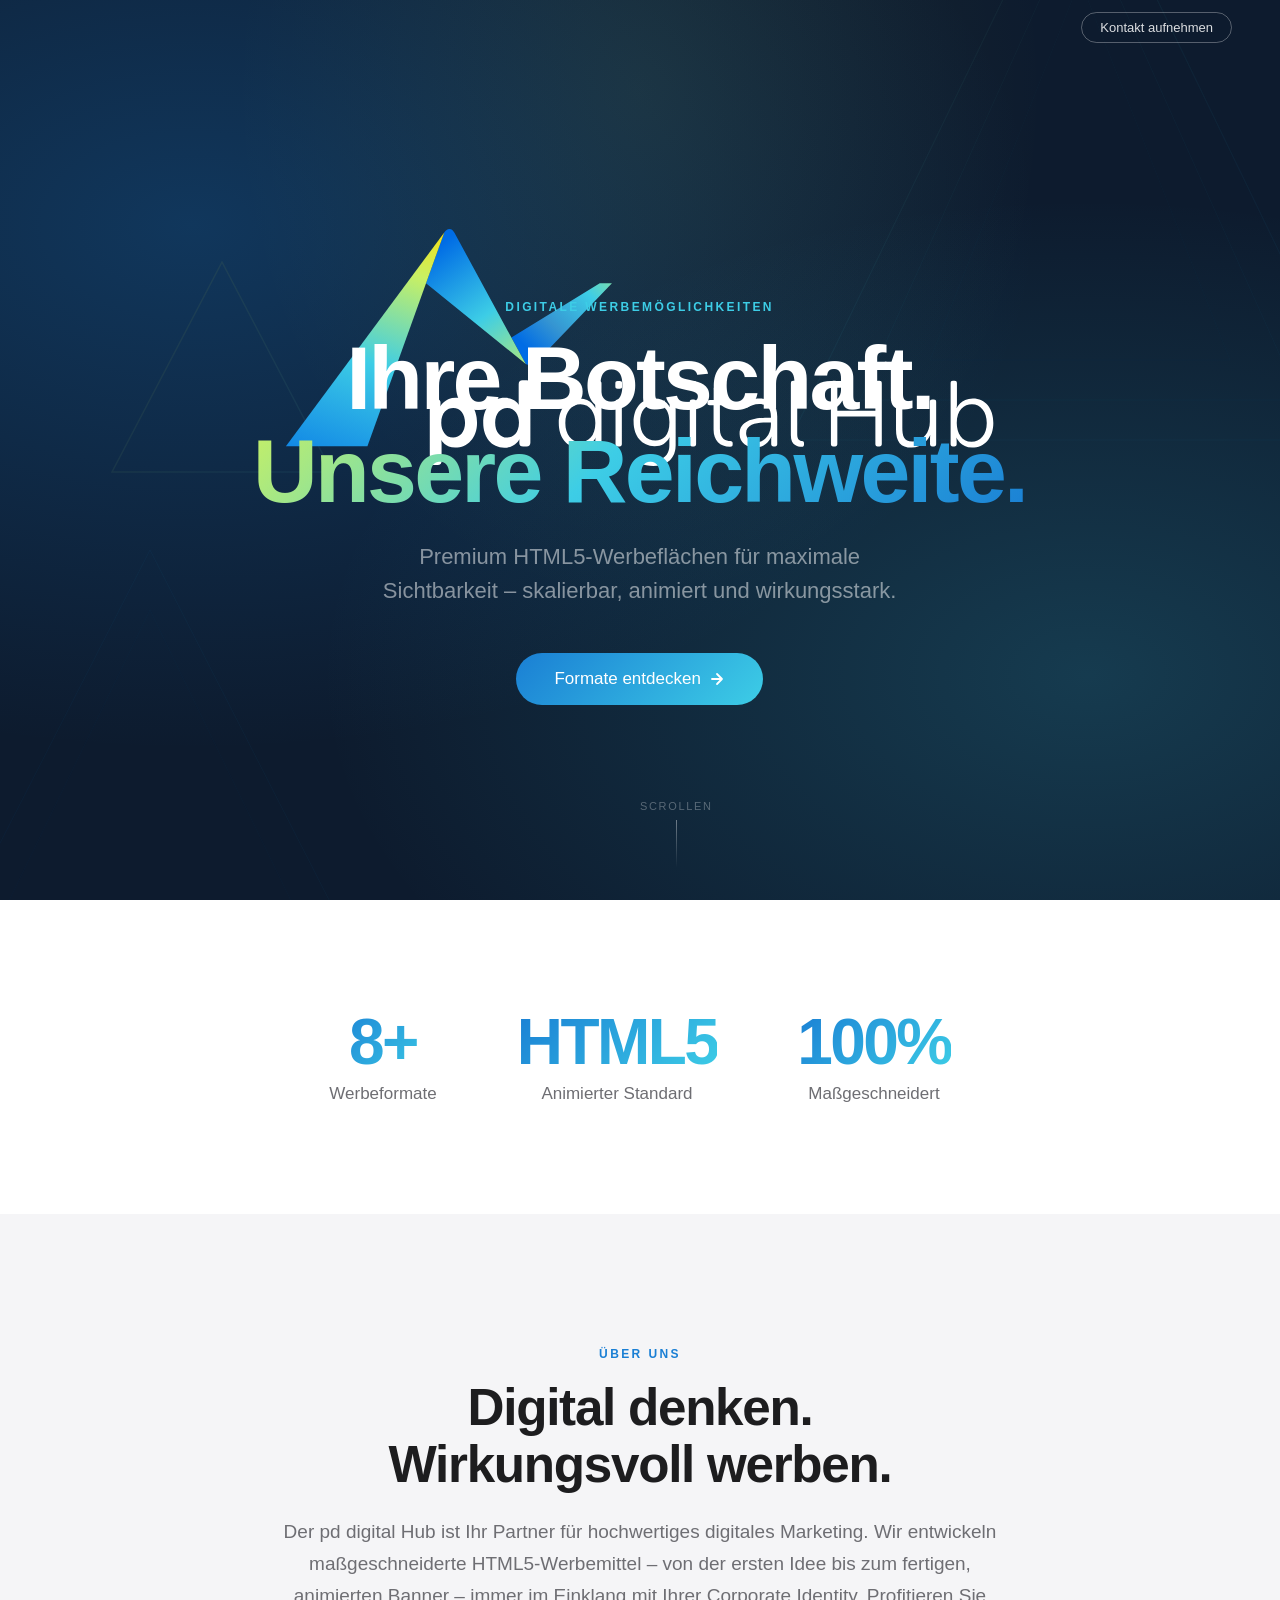
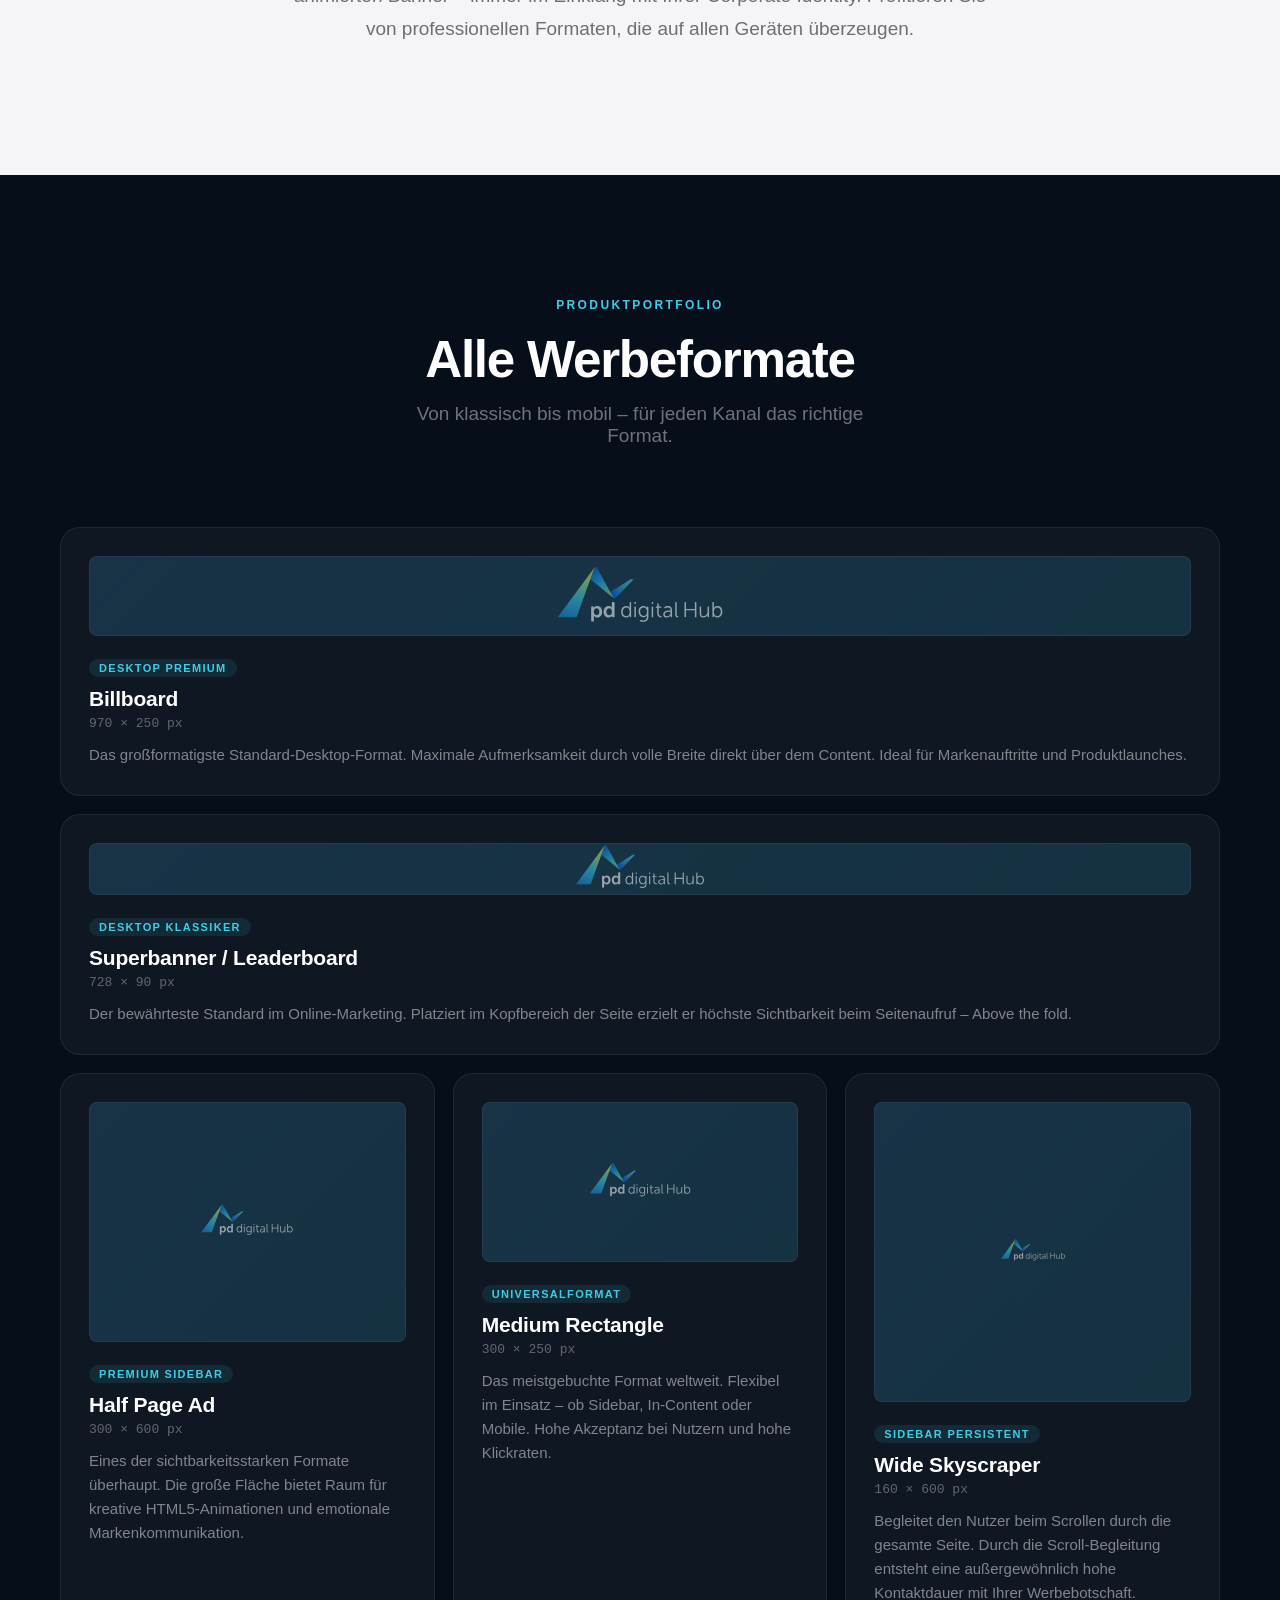
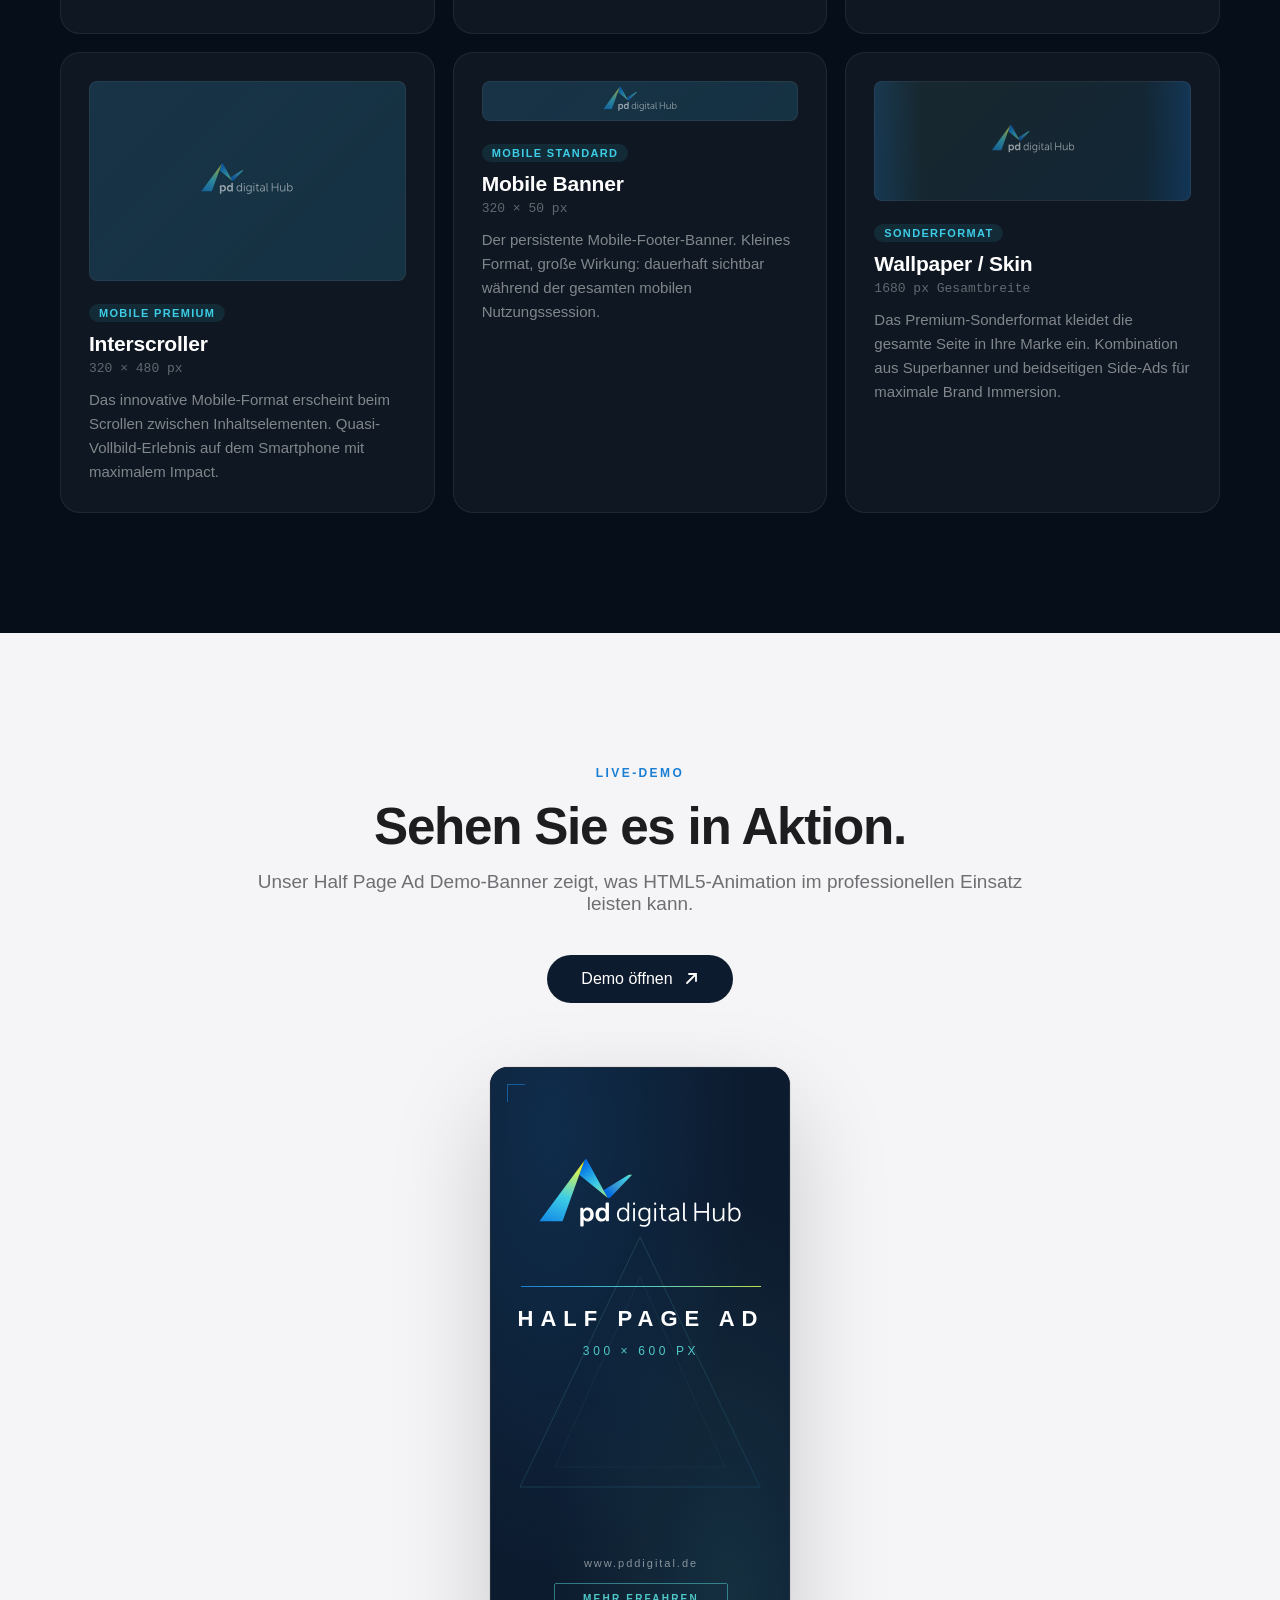
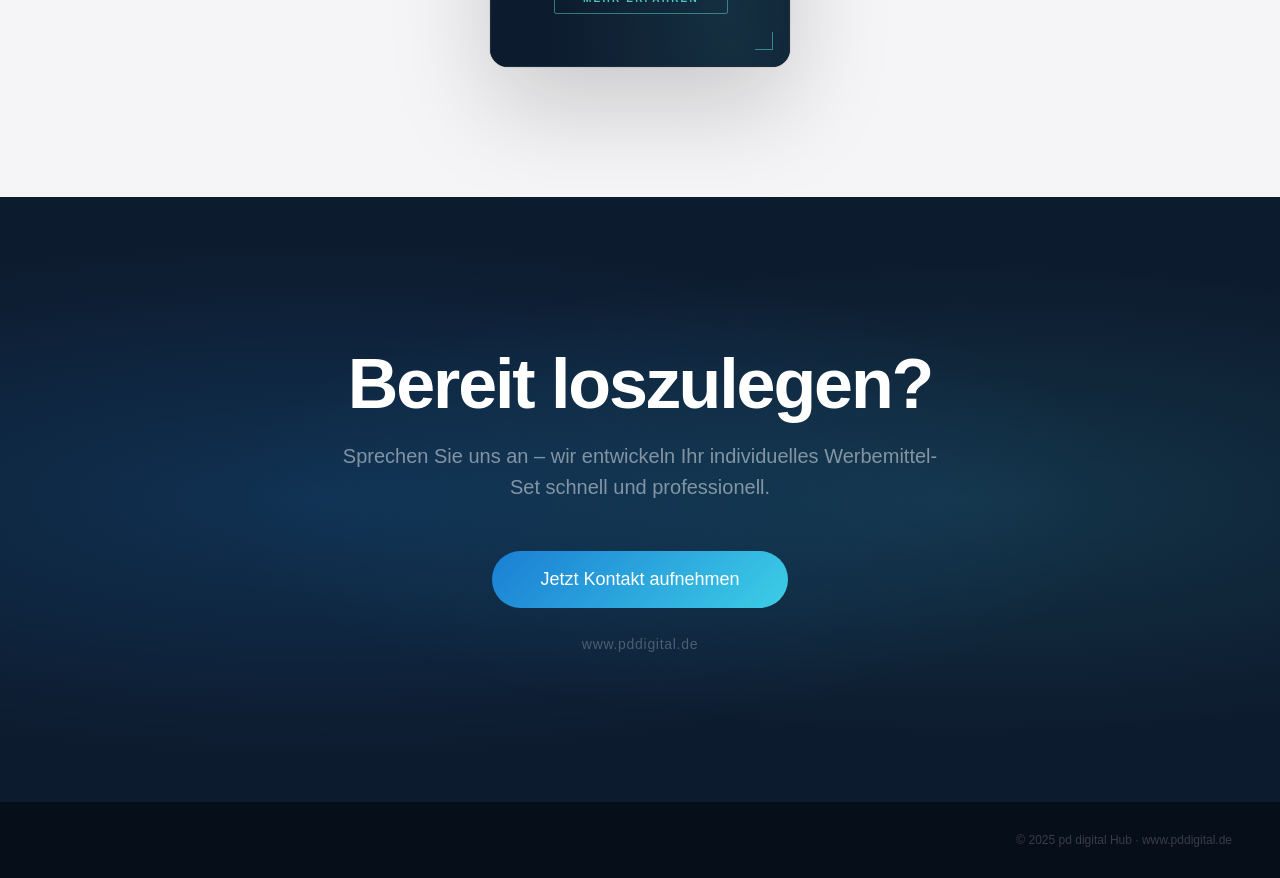
==== clients/pd-digital/onepager/index.html @ 9035a7f0 "feat: add Apple-style OnePager with parallax for pd digital Hub Full-page showcase: Hero with parall" ====
<!DOCTYPE html>
<html lang="de">
<head>
<meta charset="UTF-8">
<meta name="viewport" content="width=device-width, initial-scale=1.0">
<title>pd digital Hub – Werbemöglichkeiten</title>
<style>
:root {
  --blue: #1a7fd4;
  --teal: #3dcde6;
  --green: #c8f064;
  --dark: #0d1b2e;
  --darker: #060e1a;
  --mid: #111e30;
  --white: #ffffff;
  --gray: #f5f5f7;
  --text: #1d1d1f;
  --muted: #6e6e73;
  --ease: cubic-bezier(0.25, 0.46, 0.45, 0.94);
}
*,*::before,*::after { margin:0; padding:0; box-sizing:border-box; }
html { scroll-behavior:smooth; }
body {
  font-family: -apple-system, BlinkMacSystemFont, 'SF Pro Display', 'Helvetica Neue', Arial, sans-serif;
  color: var(--text);
  overflow-x: hidden;
  background: #fff;
}

/* ── NAV ─────────────────────────────────────── */
nav {
  position: fixed; top:0; left:0; right:0; z-index:1000;
  height: 56px;
  display: flex; align-items:center; justify-content:space-between;
  padding: 0 48px;
  transition: background 0.5s var(--ease), border-color 0.5s;
  border-bottom: 1px solid transparent;
}
nav.scrolled {
  background: rgba(255,255,255,0.88);
  backdrop-filter: saturate(180%) blur(20px);
  -webkit-backdrop-filter: saturate(180%) blur(20px);
  border-bottom-color: rgba(0,0,0,0.08);
}
.nav-logo { height:26px; width:auto; display:block; }
.nav-logo-dark  { display:block; }
.nav-logo-light { display:none; }
nav.scrolled .nav-logo-dark  { display:none; }
nav.scrolled .nav-logo-light { display:block; }
.nav-cta {
  font-size:13px; font-weight:500;
  color:rgba(255,255,255,0.85);
  text-decoration:none;
  padding:7px 18px;
  border:1px solid rgba(255,255,255,0.3);
  border-radius:100px;
  transition:all 0.3s;
}
nav.scrolled .nav-cta { color:var(--blue); border-color:rgba(26,127,212,0.4); }
.nav-cta:hover { background:rgba(255,255,255,0.15); }
nav.scrolled .nav-cta:hover { background:rgba(26,127,212,0.07); }

/* ── HERO ────────────────────────────────────── */
.hero {
  position:relative; height:100vh; min-height:680px;
  background:var(--dark);
  display:flex; flex-direction:column;
  align-items:center; justify-content:center;
  overflow:hidden; text-align:center;
}
.hero-bg {
  position:absolute; inset:0;
  background:
    radial-gradient(ellipse at 15% 25%, rgba(26,127,212,0.28) 0%, transparent 55%),
    radial-gradient(ellipse at 85% 75%, rgba(61,205,230,0.18) 0%, transparent 50%),
    radial-gradient(ellipse at 50% 10%, rgba(200,240,100,0.08) 0%, transparent 45%);
}
.geo {
  position:absolute; will-change:transform; pointer-events:none;
}
.geo svg { width:100%; height:100%; }
.geo-1 { width:700px; height:700px; top:-200px; right:-150px; opacity:0.05; }
.geo-2 { width:500px; height:500px; bottom:-120px; left:-100px; opacity:0.04; }
.geo-3 { width:240px; height:240px; top:28%; left:8%; opacity:0.07; }
.hero-content {
  position:relative; z-index:2;
  max-width:860px; padding:0 40px;
  will-change:transform;
}
.hero-logo {
  height:52px; width:auto; margin:0 auto 52px;
  opacity:0; transform:translateY(18px);
  animation:fadeUp 1s 0.2s var(--ease) forwards;
}
.hero-eyebrow {
  font-size:12px; font-weight:600; letter-spacing:0.2em;
  text-transform:uppercase; color:var(--teal);
  margin-bottom:18px;
  opacity:0; transform:translateY(16px);
  animation:fadeUp 1s 0.38s var(--ease) forwards;
}
.hero-h1 {
  font-size:clamp(42px,7vw,92px); font-weight:700;
  line-height:1.04; letter-spacing:-0.03em;
  color:#fff; margin-bottom:22px;
  opacity:0; transform:translateY(22px);
  animation:fadeUp 1s 0.52s var(--ease) forwards;
}
.grad-text {
  background:linear-gradient(135deg,var(--green) 0%,var(--teal) 45%,var(--blue) 100%);
  -webkit-background-clip:text; -webkit-text-fill-color:transparent;
  background-clip:text;
}
.hero-sub {
  font-size:clamp(17px,2.2vw,22px); font-weight:400;
  color:rgba(255,255,255,0.5); line-height:1.55;
  max-width:520px; margin:0 auto 44px;
  opacity:0; transform:translateY(18px);
  animation:fadeUp 1s 0.66s var(--ease) forwards;
}
.hero-btn {
  display:inline-flex; align-items:center; gap:8px;
  background:linear-gradient(135deg,var(--blue),var(--teal));
  color:#fff; text-decoration:none;
  font-size:17px; font-weight:500;
  padding:16px 38px; border-radius:100px;
  opacity:0; transform:translateY(18px);
  animation:fadeUp 1s 0.8s var(--ease) forwards;
  transition:transform 0.3s,box-shadow 0.3s;
}
.hero-btn:hover {
  transform:translateY(-3px);
  box-shadow:0 16px 48px rgba(26,127,212,0.45);
}
.scroll-hint {
  position:absolute; bottom:32px; left:50%;
  transform:translateX(-50%);
  display:flex; flex-direction:column; align-items:center; gap:8px;
  opacity:0; animation:fadeUp 1s 1.2s var(--ease) forwards;
}
.scroll-hint span {
  font-size:11px; letter-spacing:0.15em; text-transform:uppercase;
  color:rgba(255,255,255,0.3);
}
.scroll-line {
  width:1px; height:48px;
  background:linear-gradient(to bottom,rgba(255,255,255,0.4),transparent);
  animation:scrollPulse 2.2s ease-in-out infinite;
}

/* ── NUMBERS ─────────────────────────────────── */
.numbers {
  background:#fff; padding:110px 40px;
  text-align:center;
}
.numbers-grid {
  display:flex; justify-content:center; gap:80px;
  flex-wrap:wrap; max-width:900px; margin:0 auto;
}
.num-item {
  opacity:0; transform:translateY(28px);
  transition:opacity 0.7s var(--ease),transform 0.7s var(--ease);
}
.num-item.visible { opacity:1; transform:translateY(0); }
.num-item:nth-child(2) { transition-delay:0.12s; }
.num-item:nth-child(3) { transition-delay:0.24s; }
.num-val {
  font-size:64px; font-weight:700; letter-spacing:-0.04em;
  background:linear-gradient(135deg,var(--blue),var(--teal));
  -webkit-background-clip:text; -webkit-text-fill-color:transparent;
  background-clip:text; line-height:1;
}
.num-label {
  font-size:17px; color:var(--muted); margin-top:10px;
}

/* ── INTRO ───────────────────────────────────── */
.intro {
  background:var(--gray); padding:130px 40px; text-align:center;
}
.intro-inner { max-width:720px; margin:0 auto; }
.sec-label {
  display:inline-block;
  font-size:12px; font-weight:600; letter-spacing:0.2em;
  text-transform:uppercase; color:var(--blue);
  margin-bottom:18px;
  opacity:0; transform:translateY(16px);
  transition:opacity 0.7s var(--ease),transform 0.7s var(--ease);
}
.sec-label.visible { opacity:1; transform:translateY(0); }
.sec-label-teal { color:var(--teal); }
.intro-h2 {
  font-size:clamp(28px,4vw,52px); font-weight:700;
  letter-spacing:-0.025em; line-height:1.12;
  color:var(--text); margin-bottom:22px;
  opacity:0; transform:translateY(22px);
  transition:opacity 0.8s 0.14s var(--ease),transform 0.8s 0.14s var(--ease);
}
.intro-h2.visible { opacity:1; transform:translateY(0); }
.intro-p {
  font-size:19px; line-height:1.7; color:var(--muted);
  opacity:0; transform:translateY(18px);
  transition:opacity 0.8s 0.28s var(--ease),transform 0.8s 0.28s var(--ease);
}
.intro-p.visible { opacity:1; transform:translateY(0); }

/* ── FORMATS ─────────────────────────────────── */
.formats {
  background:var(--darker); padding:120px 40px;
}
.formats-hdr {
  text-align:center; margin-bottom:80px;
}
.formats-h2 {
  font-size:clamp(30px,4vw,54px); font-weight:700;
  letter-spacing:-0.025em; color:#fff; margin-bottom:14px;
  opacity:0; transform:translateY(22px);
  transition:opacity 0.8s 0.14s var(--ease),transform 0.8s 0.14s var(--ease);
}
.formats-h2.visible { opacity:1; transform:translateY(0); }
.formats-sub {
  font-size:19px; color:rgba(255,255,255,0.42);
  max-width:500px; margin:0 auto;
  opacity:0; transform:translateY(16px);
  transition:opacity 0.8s 0.28s var(--ease),transform 0.8s 0.28s var(--ease);
}
.formats-sub.visible { opacity:1; transform:translateY(0); }
.formats-grid {
  display:grid;
  grid-template-columns:repeat(auto-fill,minmax(310px,1fr));
  gap:18px; max-width:1160px; margin:0 auto;
}
.fcard {
  background:rgba(255,255,255,0.04);
  border:1px solid rgba(255,255,255,0.07);
  border-radius:20px; padding:28px;
  opacity:0; transform:translateY(36px);
  transition:opacity 0.6s var(--ease),transform 0.6s var(--ease),
             background 0.3s,border-color 0.3s,box-shadow 0.3s;
}
.fcard.visible { opacity:1; transform:translateY(0); }
.fcard:hover {
  background:rgba(255,255,255,0.07);
  border-color:rgba(61,205,230,0.28);
  box-shadow:0 0 0 1px rgba(61,205,230,0.15),0 20px 60px rgba(0,0,0,0.4);
}
.fcard-preview {
  border-radius:8px;
  background:linear-gradient(135deg,rgba(26,127,212,0.2),rgba(61,205,230,0.12));
  border:1px solid rgba(255,255,255,0.08);
  display:flex; align-items:center; justify-content:center;
  margin-bottom:22px; overflow:hidden; position:relative;
}
.fcard-preview::after {
  content:''; position:absolute; inset:0;
  background:linear-gradient(135deg,rgba(200,240,100,0.04),rgba(26,127,212,0.06));
}
.fcard-preview .mini-logo {
  width:55%; max-width:110px; opacity:0.55; position:relative; z-index:1;
}
.fcard-tag {
  display:inline-block;
  font-size:11px; font-weight:600; letter-spacing:0.12em;
  text-transform:uppercase; color:var(--teal);
  background:rgba(61,205,230,0.1);
  padding:3px 10px; border-radius:100px; margin-bottom:10px;
}
.fcard-name {
  font-size:21px; font-weight:700; color:#fff;
  letter-spacing:-0.01em; margin-bottom:5px;
}
.fcard-size {
  font-size:13px; color:rgba(255,255,255,0.35);
  font-family:'SF Mono','Fira Code',monospace;
  margin-bottom:12px;
}
.fcard-desc {
  font-size:15px; line-height:1.6; color:rgba(255,255,255,0.48);
}

/* ── DEMO ────────────────────────────────────── */
.demo {
  background:var(--gray); padding:130px 40px; text-align:center;
}
.demo-inner { max-width:800px; margin:0 auto; }
.demo-h2 {
  font-size:clamp(28px,4vw,52px); font-weight:700;
  letter-spacing:-0.025em; line-height:1.12;
  color:var(--text); margin-bottom:16px;
  opacity:0; transform:translateY(22px);
  transition:opacity 0.8s 0.14s var(--ease),transform 0.8s 0.14s var(--ease);
}
.demo-h2.visible { opacity:1; transform:translateY(0); }
.demo-p {
  font-size:19px; color:var(--muted); margin-bottom:40px;
  opacity:0; transform:translateY(16px);
  transition:opacity 0.8s 0.28s var(--ease),transform 0.8s 0.28s var(--ease);
}
.demo-p.visible { opacity:1; transform:translateY(0); }
.demo-link {
  display:inline-flex; align-items:center; gap:10px;
  background:var(--dark); color:#fff; text-decoration:none;
  font-size:16px; font-weight:500;
  padding:15px 34px; border-radius:100px;
  transition:transform 0.3s,box-shadow 0.3s;
  opacity:0;
  transition:opacity 0.8s 0.4s var(--ease),transform 0.3s,box-shadow 0.3s;
}
.demo-link.visible { opacity:1; }
.demo-link:hover { transform:translateY(-3px); box-shadow:0 14px 40px rgba(0,0,0,0.2); }
.demo-mockup {
  margin:64px auto 0;
  width:300px; height:600px;
  border-radius:18px; overflow:hidden;
  box-shadow:0 40px 100px rgba(0,0,0,0.18),0 0 0 1px rgba(0,0,0,0.06);
  opacity:0; transform:translateY(40px) scale(0.97);
  transition:opacity 0.9s var(--ease),transform 0.9s var(--ease);
}
.demo-mockup.visible { opacity:1; transform:translateY(0) scale(1); }
.demo-mockup iframe { width:100%; height:100%; border:none; pointer-events:none; }

/* ── CTA ─────────────────────────────────────── */
.cta-sec {
  background:var(--dark); padding:150px 40px;
  text-align:center; position:relative; overflow:hidden;
}
.cta-bg {
  position:absolute; inset:0;
  background:
    radial-gradient(ellipse at 25% 50%,rgba(26,127,212,0.22) 0%,transparent 60%),
    radial-gradient(ellipse at 75% 50%,rgba(61,205,230,0.14) 0%,transparent 55%);
}
.cta-inner { position:relative; z-index:2; max-width:600px; margin:0 auto; }
.cta-h2 {
  font-size:clamp(36px,6vw,70px); font-weight:700;
  letter-spacing:-0.03em; color:#fff; line-height:1.08;
  margin-bottom:18px;
  opacity:0; transform:translateY(22px);
  transition:opacity 0.8s var(--ease),transform 0.8s var(--ease);
}
.cta-h2.visible { opacity:1; transform:translateY(0); }
.cta-p {
  font-size:20px; color:rgba(255,255,255,0.48);
  margin-bottom:48px; line-height:1.55;
  opacity:0; transform:translateY(18px);
  transition:opacity 0.8s 0.14s var(--ease),transform 0.8s 0.14s var(--ease);
}
.cta-p.visible { opacity:1; transform:translateY(0); }
.cta-btn {
  display:inline-block;
  background:linear-gradient(135deg,var(--blue),var(--teal));
  color:#fff; text-decoration:none;
  font-size:18px; font-weight:500;
  padding:18px 48px; border-radius:100px;
  opacity:0; transform:translateY(18px);
  transition:opacity 0.8s 0.28s var(--ease),transform 0.8s 0.28s var(--ease),
             box-shadow 0.3s;
}
.cta-btn.visible { opacity:1; transform:translateY(0); }
.cta-btn:hover { box-shadow:0 20px 56px rgba(26,127,212,0.5); }
.cta-url {
  margin-top:28px; font-size:14px;
  color:rgba(255,255,255,0.25); letter-spacing:0.05em;
  opacity:0; transition:opacity 0.8s 0.42s var(--ease);
}
.cta-url.visible { opacity:1; }

/* ── FOOTER ──────────────────────────────────── */
footer {
  background:var(--darker); padding:28px 48px;
  display:flex; align-items:center; justify-content:space-between;
  flex-wrap:wrap; gap:14px;
}
.footer-logo { height:20px; width:auto; opacity:0.4; }
.footer-txt { font-size:12px; color:rgba(255,255,255,0.2); }

/* ── ANIMATIONS ──────────────────────────────── */
@keyframes fadeUp {
  to { opacity:1; transform:translateY(0); }
}
@keyframes scrollPulse {
  0%,100% { opacity:0.4; transform:scaleY(1); }
  50%      { opacity:0.9; transform:scaleY(0.65); }
}

/* ── RESPONSIVE ──────────────────────────────── */
@media(max-width:768px){
  nav { padding:0 20px; }
  .hero-content { padding:0 24px; }
  .numbers { padding:80px 24px; }
  .numbers-grid { gap:44px; }
  .formats { padding:80px 20px; }
  .formats-grid { grid-template-columns:1fr; }
  .demo { padding:80px 24px; }
  .cta-sec { padding:100px 24px; }
  footer { padding:24px 20px; flex-direction:column; align-items:flex-start; }
}
</style>
</head>
<body>

<!-- NAV -->
<nav id="nav">
  <div style="display:flex;align-items:center;gap:12px;">
    <div class="nav-logo nav-logo-dark" style="height:26px;width:auto;"><svg version="1.1" id="NAVD_logo" xmlns="http://www.w3.org/2000/svg" xmlns:xlink="http://www.w3.org/1999/xlink" x="0px" y="0px"
	 viewBox="0 0 166.39 65.2" style="enable-background:new 0 0 166.39 65.2;" xml:space="preserve">
<style type="text/css">
	.NAVD_st0{fill:url(#NAVD_SVGID_1_);}
	.NAVD_st1{fill:url(#NAVD_SVGID_2_);}
	.NAVD_st2{fill:url(#NAVD_SVGID_3_);}
</style>
<g>
	<linearGradient id="NAVD_SVGID_1_" gradientUnits="userSpaceOnUse" x1="84.782" y1="5.7049" x2="55.5431" y2="35.9557">
		<stop  offset="0.0186" style="stop-color:#FFDC00"/>
		<stop  offset="0.1653" style="stop-color:#C8F064"/>
		<stop  offset="0.4721" style="stop-color:#3DCDE6"/>
		<stop  offset="0.7099" style="stop-color:#3595D2"/>
		<stop  offset="0.8885" style="stop-color:#006CE5"/>
	</linearGradient>
	<path class="NAVD_st0" d="M74.62,18.78L55.61,30.47l3.09,5.68c0.28,0.16,0.69,0.16,1,0.16c0.61,0,1.17-0.46,1.94-1.27l15.6-16.27H74.62z
		"/>
	<linearGradient id="NAVD_SVGID_2_" gradientUnits="userSpaceOnUse" x1="66.0922" y1="48.2799" x2="38.8873" y2="11.4285">
		<stop  offset="0.0186" style="stop-color:#FFDC00"/>
		<stop  offset="0.2228" style="stop-color:#C8F064"/>
		<stop  offset="0.6044" style="stop-color:#3DCDE6"/>
		<stop  offset="1" style="stop-color:#006CE5"/>
	</linearGradient>
	<path class="NAVD_st1" d="M43.32,7.87l15.38,28.29L37.23,18.78l3.92-10.91c0.36-0.48,0.65-0.78,1.1-0.78
		C42.81,7.09,43.04,7.44,43.32,7.87z"/>
	<linearGradient id="NAVD_SVGID_3_" gradientUnits="userSpaceOnUse" x1="35.1623" y1="0.8092" x2="11.589" y2="65.5764">
		<stop  offset="0.0186" style="stop-color:#FFDC00"/>
		<stop  offset="0.2228" style="stop-color:#C8F064"/>
		<stop  offset="0.5274" style="stop-color:#3DCDE6"/>
		<stop  offset="1" style="stop-color:#006CE5"/>
	</linearGradient>
	<polygon class="NAVD_st2" points="41.16,7.87 7.08,53.86 24.62,53.86 	"/>
	<g fill="#ffffff">
		<path d="M38.04,44.5c0-0.54,0.3-0.84,0.84-0.84h0.64c0.54,0,0.82,0.3,0.82,0.7v0.46c0,0.22-0.02,0.4-0.02,0.4h0.04
			c0,0,0.9-1.81,3.29-1.81c2.77,0,4.56,2.19,4.56,5.36c0,3.25-2.01,5.36-4.7,5.36c-2.13,0-2.95-1.57-2.95-1.57h-0.04
			c0,0,0.06,0.36,0.06,0.88v3.61c0,0.56-0.28,0.84-0.84,0.84h-0.86c-0.54,0-0.84-0.28-0.84-0.84V44.5z M43.06,51.99
			c1.41,0,2.57-1.14,2.57-3.17c0-1.95-1.04-3.21-2.53-3.21c-1.32,0-2.59,0.96-2.59,3.23C40.51,50.42,41.39,51.99,43.06,51.99z"/>
		<path d="M54.18,43.42c2.25,0,2.99,1.47,2.99,1.47h0.04c0,0-0.04-0.26-0.04-0.58v-3.81c0-0.54,0.28-0.84,0.82-0.84h0.88
			c0.54,0,0.82,0.3,0.82,0.84v12.57c0,0.56-0.28,0.84-0.82,0.84h-0.74c-0.54,0-0.82-0.26-0.82-0.76v-0.4c0-0.2,0.04-0.36,0.04-0.36
			h-0.04c0,0-0.86,1.77-3.21,1.77c-2.77,0-4.56-2.19-4.56-5.36C49.54,45.52,51.47,43.42,54.18,43.42z M54.66,51.99
			c1.32,0,2.57-0.96,2.57-3.23c0-1.59-0.82-3.15-2.55-3.15c-1.39,0-2.57,1.14-2.57,3.17C52.11,50.72,53.15,51.99,54.66,51.99z"/>
		<path d="M70.34,43.56c2.45,0,3.31,2.03,3.31,2.03h0.04c0,0-0.06-0.34-0.06-0.76v-4.54c0-0.32,0.18-0.5,0.5-0.5h0.38
			c0.32,0,0.48,0.18,0.48,0.5v13.11c0,0.32-0.16,0.5-0.48,0.5h-0.34c-0.32,0-0.5-0.16-0.5-0.48v-0.76c0-0.36,0.08-0.62,0.08-0.62
			h-0.04c0,0-0.86,2.11-3.51,2.11c-2.71,0-4.4-2.17-4.4-5.3C65.8,45.64,67.69,43.56,70.34,43.56z M70.4,52.91
			c1.69,0,3.27-1.2,3.27-4.08c0-2.05-1.04-4.04-3.21-4.04c-1.79,0-3.25,1.49-3.25,4.04C67.21,51.33,68.51,52.91,70.4,52.91z"/>
		<path d="M77.97,41.01v-0.72c0-0.32,0.16-0.5,0.48-0.5h0.5c0.32,0,0.48,0.18,0.48,0.5v0.72c0,0.32-0.16,0.48-0.48,0.48h-0.5
			C78.13,41.49,77.97,41.33,77.97,41.01z M78.01,44.3c0-0.32,0.18-0.5,0.5-0.5h0.38c0.32,0,0.48,0.18,0.48,0.5v9.09
			c0,0.32-0.16,0.5-0.48,0.5h-0.38c-0.32,0-0.5-0.18-0.5-0.5V44.3z"/>
		<path d="M83.77,56.36c0.44,0.2,1.22,0.52,2.35,0.52c1.87,0,3.47-0.92,3.47-3.17v-1.04c0-0.38,0.06-0.72,0.06-0.72h-0.04
			c-0.6,1.14-1.63,1.89-3.21,1.89c-2.71,0-4.5-2.13-4.5-5.24c0-2.97,1.65-5.04,4.46-5.04c2.61,0,3.29,1.85,3.29,1.85h0.04
			c0,0-0.04-0.14-0.04-0.34v-0.82c0-0.26,0.16-0.44,0.48-0.44h0.32c0.32,0,0.5,0.18,0.5,0.5v9.35c0,3.21-2.39,4.46-4.8,4.46
			c-1.04,0-2.07-0.22-2.91-0.6c-0.3-0.14-0.38-0.34-0.24-0.64l0.12-0.28C83.27,56.32,83.45,56.24,83.77,56.36z M89.61,48.7
			c0-2.99-1.45-3.91-3.13-3.91c-2.05,0-3.17,1.45-3.17,3.77c0,2.53,1.3,4.06,3.29,4.06C88.21,52.61,89.61,51.63,89.61,48.7z"/>
		<path d="M93.95,41.01v-0.72c0-0.32,0.16-0.5,0.48-0.5h0.5c0.32,0,0.48,0.18,0.48,0.5v0.72c0,0.32-0.16,0.48-0.48,0.48h-0.5
			C94.11,41.49,93.95,41.33,93.95,41.01z M93.99,44.3c0-0.32,0.18-0.5,0.5-0.5h0.38c0.32,0,0.48,0.18,0.48,0.5v9.09
			c0,0.32-0.16,0.5-0.48,0.5h-0.38c-0.32,0-0.5-0.18-0.5-0.5V44.3z"/>
		<path d="M99.11,45.02h-0.84c-0.32,0-0.48-0.16-0.48-0.48v-0.16c0-0.32,0.16-0.5,0.48-0.5h0.86v-2.37c0-0.32,0.18-0.5,0.5-0.5h0.36
			c0.32,0,0.48,0.18,0.48,0.5v2.37h2.05c0.32,0,0.5,0.18,0.5,0.5v0.16c0,0.32-0.18,0.48-0.5,0.48h-2.05v5.06
			c0,2.33,1.43,2.61,2.21,2.65c0.4,0.04,0.54,0.16,0.54,0.5v0.26c0,0.32-0.16,0.48-0.56,0.48c-2.21,0-3.55-1.34-3.55-3.71V45.02z"/>
		<path d="M110.87,47.71h0.58v-0.32c0-1.95-1.06-2.61-2.49-2.61c-1.12,0-1.99,0.42-2.45,0.7c-0.28,0.14-0.5,0.1-0.68-0.16l-0.12-0.2
			c-0.16-0.26-0.12-0.52,0.14-0.68c0.52-0.32,1.65-0.88,3.21-0.88c2.41,0,3.75,1.34,3.75,3.87v5.96c0,0.32-0.16,0.5-0.48,0.5h-0.32
			c-0.32,0-0.5-0.16-0.5-0.5v-0.8c0-0.46,0.06-0.76,0.06-0.76h-0.04c0.02,0-0.9,2.31-3.41,2.31c-1.71,0-3.41-1-3.41-2.95
			C104.71,47.89,108.92,47.71,110.87,47.71z M108.36,52.99c1.95,0,3.09-2.01,3.09-3.77v-0.48h-0.56c-1.59,0-4.78,0.06-4.78,2.33
			C106.11,52.01,106.85,52.99,108.36,52.99z"/>
		<path d="M115.75,40.28c0-0.32,0.16-0.5,0.48-0.5h0.38c0.32,0,0.5,0.18,0.5,0.5v10.98c0,1.26,0.6,1.41,1.04,1.47
			c0.24,0.02,0.42,0.14,0.42,0.44v0.3c0,0.3-0.14,0.5-0.52,0.5c-0.82,0-2.31-0.26-2.31-2.47V40.28z"/>
		<path d="M124.36,40.28c0-0.32,0.16-0.5,0.48-0.5h0.42c0.3,0,0.48,0.18,0.48,0.5v5.92h8.19v-5.92c0-0.32,0.16-0.5,0.48-0.5h0.4
			c0.32,0,0.5,0.18,0.5,0.5v13.11c0,0.32-0.18,0.5-0.5,0.5h-0.4c-0.32,0-0.48-0.18-0.48-0.5v-5.94h-8.19v5.94
			c0,0.32-0.18,0.5-0.48,0.5h-0.42c-0.32,0-0.48-0.18-0.48-0.5V40.28z"/>
		<path d="M138.37,44.3c0-0.32,0.16-0.5,0.48-0.5h0.38c0.32,0,0.5,0.18,0.5,0.5v5.56c0,1.59,0.24,2.99,2.19,2.99
			c2.31,0,3.73-2.03,3.73-4.22V44.3c0-0.32,0.18-0.5,0.5-0.5h0.38c0.32,0,0.48,0.18,0.48,0.5v9.09c0,0.32-0.16,0.5-0.48,0.5h-0.36
			c-0.32,0-0.48-0.18-0.48-0.5v-1.16c0-0.4,0.06-0.72,0.06-0.72h-0.04c-0.38,0.98-1.75,2.63-3.97,2.63c-2.39,0-3.37-1.28-3.37-3.91
			V44.3z"/>
		<path d="M150.12,40.28c0-0.32,0.16-0.5,0.48-0.5h0.38c0.32,0,0.5,0.18,0.5,0.5v4.52c0,0.46-0.08,0.82-0.08,0.82h0.04
			c0,0,0.88-2.07,3.47-2.07c2.71,0,4.4,2.17,4.4,5.28c0,3.21-1.91,5.3-4.56,5.3c-2.45,0-3.37-2.11-3.37-2.11h-0.04
			c0,0,0.08,0.3,0.08,0.74v0.66c0,0.28-0.18,0.46-0.5,0.46h-0.32c-0.32,0-0.48-0.18-0.48-0.5V40.28z M154.63,52.91
			c1.81,0,3.27-1.49,3.27-4.05c0-2.47-1.32-4.06-3.19-4.06c-1.69,0-3.27,1.2-3.27,4.06C151.44,50.92,152.48,52.91,154.63,52.91z"/>
	</g>
</g>
</svg></div>
    <div class="nav-logo nav-logo-light" style="height:26px;width:auto;"><svg version="1.1" id="NAVL_logo" xmlns="http://www.w3.org/2000/svg" xmlns:xlink="http://www.w3.org/1999/xlink" x="0px" y="0px"
	 viewBox="0 0 166.39 65.2" style="enable-background:new 0 0 166.39 65.2;" xml:space="preserve">
<style type="text/css">
	.NAVL_st0{fill:url(#NAVL_SVGID_1_);}
	.NAVL_st1{fill:url(#NAVL_SVGID_2_);}
	.NAVL_st2{fill:url(#NAVL_SVGID_3_);}
</style>
<g>
	<linearGradient id="NAVL_SVGID_1_" gradientUnits="userSpaceOnUse" x1="84.782" y1="5.7049" x2="55.5431" y2="35.9557">
		<stop  offset="0.0186" style="stop-color:#FFDC00"/>
		<stop  offset="0.1653" style="stop-color:#C8F064"/>
		<stop  offset="0.4721" style="stop-color:#3DCDE6"/>
		<stop  offset="0.7099" style="stop-color:#3595D2"/>
		<stop  offset="0.8885" style="stop-color:#006CE5"/>
	</linearGradient>
	<path class="NAVL_st0" d="M74.62,18.78L55.61,30.47l3.09,5.68c0.28,0.16,0.69,0.16,1,0.16c0.61,0,1.17-0.46,1.94-1.27l15.6-16.27H74.62z
		"/>
	<linearGradient id="NAVL_SVGID_2_" gradientUnits="userSpaceOnUse" x1="66.0922" y1="48.2799" x2="38.8873" y2="11.4285">
		<stop  offset="0.0186" style="stop-color:#FFDC00"/>
		<stop  offset="0.2228" style="stop-color:#C8F064"/>
		<stop  offset="0.6044" style="stop-color:#3DCDE6"/>
		<stop  offset="1" style="stop-color:#006CE5"/>
	</linearGradient>
	<path class="NAVL_st1" d="M43.32,7.87l15.38,28.29L37.23,18.78l3.92-10.91c0.36-0.48,0.65-0.78,1.1-0.78
		C42.81,7.09,43.04,7.44,43.32,7.87z"/>
	<linearGradient id="NAVL_SVGID_3_" gradientUnits="userSpaceOnUse" x1="35.1623" y1="0.8092" x2="11.589" y2="65.5764">
		<stop  offset="0.0186" style="stop-color:#FFDC00"/>
		<stop  offset="0.2228" style="stop-color:#C8F064"/>
		<stop  offset="0.5274" style="stop-color:#3DCDE6"/>
		<stop  offset="1" style="stop-color:#006CE5"/>
	</linearGradient>
	<polygon class="NAVL_st2" points="41.16,7.87 7.08,53.86 24.62,53.86 	"/>
	<g>
		<path d="M38.04,44.5c0-0.54,0.3-0.84,0.84-0.84h0.64c0.54,0,0.82,0.3,0.82,0.7v0.46c0,0.22-0.02,0.4-0.02,0.4h0.04
			c0,0,0.9-1.81,3.29-1.81c2.77,0,4.56,2.19,4.56,5.36c0,3.25-2.01,5.36-4.7,5.36c-2.13,0-2.95-1.57-2.95-1.57h-0.04
			c0,0,0.06,0.36,0.06,0.88v3.61c0,0.56-0.28,0.84-0.84,0.84h-0.86c-0.54,0-0.84-0.28-0.84-0.84V44.5z M43.06,51.99
			c1.41,0,2.57-1.14,2.57-3.17c0-1.95-1.04-3.21-2.53-3.21c-1.32,0-2.59,0.96-2.59,3.23C40.51,50.42,41.39,51.99,43.06,51.99z"/>
		<path d="M54.18,43.42c2.25,0,2.99,1.47,2.99,1.47h0.04c0,0-0.04-0.26-0.04-0.58v-3.81c0-0.54,0.28-0.84,0.82-0.84h0.88
			c0.54,0,0.82,0.3,0.82,0.84v12.57c0,0.56-0.28,0.84-0.82,0.84h-0.74c-0.54,0-0.82-0.26-0.82-0.76v-0.4c0-0.2,0.04-0.36,0.04-0.36
			h-0.04c0,0-0.86,1.77-3.21,1.77c-2.77,0-4.56-2.19-4.56-5.36C49.54,45.52,51.47,43.42,54.18,43.42z M54.66,51.99
			c1.32,0,2.57-0.96,2.57-3.23c0-1.59-0.82-3.15-2.55-3.15c-1.39,0-2.57,1.14-2.57,3.17C52.11,50.72,53.15,51.99,54.66,51.99z"/>
		<path d="M70.34,43.56c2.45,0,3.31,2.03,3.31,2.03h0.04c0,0-0.06-0.34-0.06-0.76v-4.54c0-0.32,0.18-0.5,0.5-0.5h0.38
			c0.32,0,0.48,0.18,0.48,0.5v13.11c0,0.32-0.16,0.5-0.48,0.5h-0.34c-0.32,0-0.5-0.16-0.5-0.48v-0.76c0-0.36,0.08-0.62,0.08-0.62
			h-0.04c0,0-0.86,2.11-3.51,2.11c-2.71,0-4.4-2.17-4.4-5.3C65.8,45.64,67.69,43.56,70.34,43.56z M70.4,52.91
			c1.69,0,3.27-1.2,3.27-4.08c0-2.05-1.04-4.04-3.21-4.04c-1.79,0-3.25,1.49-3.25,4.04C67.21,51.33,68.51,52.91,70.4,52.91z"/>
		<path d="M77.97,41.01v-0.72c0-0.32,0.16-0.5,0.48-0.5h0.5c0.32,0,0.48,0.18,0.48,0.5v0.72c0,0.32-0.16,0.48-0.48,0.48h-0.5
			C78.13,41.49,77.97,41.33,77.97,41.01z M78.01,44.3c0-0.32,0.18-0.5,0.5-0.5h0.38c0.32,0,0.48,0.18,0.48,0.5v9.09
			c0,0.32-0.16,0.5-0.48,0.5h-0.38c-0.32,0-0.5-0.18-0.5-0.5V44.3z"/>
		<path d="M83.77,56.36c0.44,0.2,1.22,0.52,2.35,0.52c1.87,0,3.47-0.92,3.47-3.17v-1.04c0-0.38,0.06-0.72,0.06-0.72h-0.04
			c-0.6,1.14-1.63,1.89-3.21,1.89c-2.71,0-4.5-2.13-4.5-5.24c0-2.97,1.65-5.04,4.46-5.04c2.61,0,3.29,1.85,3.29,1.85h0.04
			c0,0-0.04-0.14-0.04-0.34v-0.82c0-0.26,0.16-0.44,0.48-0.44h0.32c0.32,0,0.5,0.18,0.5,0.5v9.35c0,3.21-2.39,4.46-4.8,4.46
			c-1.04,0-2.07-0.22-2.91-0.6c-0.3-0.14-0.38-0.34-0.24-0.64l0.12-0.28C83.27,56.32,83.45,56.24,83.77,56.36z M89.61,48.7
			c0-2.99-1.45-3.91-3.13-3.91c-2.05,0-3.17,1.45-3.17,3.77c0,2.53,1.3,4.06,3.29,4.06C88.21,52.61,89.61,51.63,89.61,48.7z"/>
		<path d="M93.95,41.01v-0.72c0-0.32,0.16-0.5,0.48-0.5h0.5c0.32,0,0.48,0.18,0.48,0.5v0.72c0,0.32-0.16,0.48-0.48,0.48h-0.5
			C94.11,41.49,93.95,41.33,93.95,41.01z M93.99,44.3c0-0.32,0.18-0.5,0.5-0.5h0.38c0.32,0,0.48,0.18,0.48,0.5v9.09
			c0,0.32-0.16,0.5-0.48,0.5h-0.38c-0.32,0-0.5-0.18-0.5-0.5V44.3z"/>
		<path d="M99.11,45.02h-0.84c-0.32,0-0.48-0.16-0.48-0.48v-0.16c0-0.32,0.16-0.5,0.48-0.5h0.86v-2.37c0-0.32,0.18-0.5,0.5-0.5h0.36
			c0.32,0,0.48,0.18,0.48,0.5v2.37h2.05c0.32,0,0.5,0.18,0.5,0.5v0.16c0,0.32-0.18,0.48-0.5,0.48h-2.05v5.06
			c0,2.33,1.43,2.61,2.21,2.65c0.4,0.04,0.54,0.16,0.54,0.5v0.26c0,0.32-0.16,0.48-0.56,0.48c-2.21,0-3.55-1.34-3.55-3.71V45.02z"/>
		<path d="M110.87,47.71h0.58v-0.32c0-1.95-1.06-2.61-2.49-2.61c-1.12,0-1.99,0.42-2.45,0.7c-0.28,0.14-0.5,0.1-0.68-0.16l-0.12-0.2
			c-0.16-0.26-0.12-0.52,0.14-0.68c0.52-0.32,1.65-0.88,3.21-0.88c2.41,0,3.75,1.34,3.75,3.87v5.96c0,0.32-0.16,0.5-0.48,0.5h-0.32
			c-0.32,0-0.5-0.16-0.5-0.5v-0.8c0-0.46,0.06-0.76,0.06-0.76h-0.04c0.02,0-0.9,2.31-3.41,2.31c-1.71,0-3.41-1-3.41-2.95
			C104.71,47.89,108.92,47.71,110.87,47.71z M108.36,52.99c1.95,0,3.09-2.01,3.09-3.77v-0.48h-0.56c-1.59,0-4.78,0.06-4.78,2.33
			C106.11,52.01,106.85,52.99,108.36,52.99z"/>
		<path d="M115.75,40.28c0-0.32,0.16-0.5,0.48-0.5h0.38c0.32,0,0.5,0.18,0.5,0.5v10.98c0,1.26,0.6,1.41,1.04,1.47
			c0.24,0.02,0.42,0.14,0.42,0.44v0.3c0,0.3-0.14,0.5-0.52,0.5c-0.82,0-2.31-0.26-2.31-2.47V40.28z"/>
		<path d="M124.36,40.28c0-0.32,0.16-0.5,0.48-0.5h0.42c0.3,0,0.48,0.18,0.48,0.5v5.92h8.19v-5.92c0-0.32,0.16-0.5,0.48-0.5h0.4
			c0.32,0,0.5,0.18,0.5,0.5v13.11c0,0.32-0.18,0.5-0.5,0.5h-0.4c-0.32,0-0.48-0.18-0.48-0.5v-5.94h-8.19v5.94
			c0,0.32-0.18,0.5-0.48,0.5h-0.42c-0.32,0-0.48-0.18-0.48-0.5V40.28z"/>
		<path d="M138.37,44.3c0-0.32,0.16-0.5,0.48-0.5h0.38c0.32,0,0.5,0.18,0.5,0.5v5.56c0,1.59,0.24,2.99,2.19,2.99
			c2.31,0,3.73-2.03,3.73-4.22V44.3c0-0.32,0.18-0.5,0.5-0.5h0.38c0.32,0,0.48,0.18,0.48,0.5v9.09c0,0.32-0.16,0.5-0.48,0.5h-0.36
			c-0.32,0-0.48-0.18-0.48-0.5v-1.16c0-0.4,0.06-0.72,0.06-0.72h-0.04c-0.38,0.98-1.75,2.63-3.97,2.63c-2.39,0-3.37-1.28-3.37-3.91
			V44.3z"/>
		<path d="M150.12,40.28c0-0.32,0.16-0.5,0.48-0.5h0.38c0.32,0,0.5,0.18,0.5,0.5v4.52c0,0.46-0.08,0.82-0.08,0.82h0.04
			c0,0,0.88-2.07,3.47-2.07c2.71,0,4.4,2.17,4.4,5.28c0,3.21-1.91,5.3-4.56,5.3c-2.45,0-3.37-2.11-3.37-2.11h-0.04
			c0,0,0.08,0.3,0.08,0.74v0.66c0,0.28-0.18,0.46-0.5,0.46h-0.32c-0.32,0-0.48-0.18-0.48-0.5V40.28z M154.63,52.91
			c1.81,0,3.27-1.49,3.27-4.05c0-2.47-1.32-4.06-3.19-4.06c-1.69,0-3.27,1.2-3.27,4.06C151.44,50.92,152.48,52.91,154.63,52.91z"/>
	</g>
</g>
</svg></div>
  </div>
  <a href="#kontakt" class="nav-cta">Kontakt aufnehmen</a>
</nav>

<!-- HERO -->
<section class="hero" id="top">
  <div class="hero-bg"></div>
  <!-- Parallax geometric shapes -->
  <div class="geo geo-1" data-speed="0.3">
    <svg viewBox="0 0 700 700" fill="none" xmlns="http://www.w3.org/2000/svg">
      <defs>
        <linearGradient id="g1" x1="0" y1="0" x2="700" y2="700" gradientUnits="userSpaceOnUse">
          <stop offset="0%" stop-color="#c8f064"/>
          <stop offset="50%" stop-color="#3dcde6"/>
          <stop offset="100%" stop-color="#1a7fd4"/>
        </linearGradient>
      </defs>
      <polygon points="350,40 60,640 640,640" stroke="url(#g1)" stroke-width="1.2" fill="none"/>
      <polygon points="350,110 130,600 570,600" stroke="url(#g1)" stroke-width="0.7" fill="none"/>
      <polygon points="350,180 200,560 500,560" stroke="url(#g1)" stroke-width="0.4" fill="none"/>
    </svg>
  </div>
  <div class="geo geo-2" data-speed="0.18">
    <svg viewBox="0 0 500 500" fill="none" xmlns="http://www.w3.org/2000/svg">
      <defs>
        <linearGradient id="g2" x1="0" y1="500" x2="500" y2="0" gradientUnits="userSpaceOnUse">
          <stop offset="0%" stop-color="#006ce5"/>
          <stop offset="100%" stop-color="#3dcde6"/>
        </linearGradient>
      </defs>
      <polygon points="250,30 30,460 470,460" stroke="url(#g2)" stroke-width="1" fill="none"/>
      <polygon points="250,90 90,420 410,420" stroke="url(#g2)" stroke-width="0.5" fill="none"/>
    </svg>
  </div>
  <div class="geo geo-3" data-speed="0.5">
    <svg viewBox="0 0 240 240" fill="none" xmlns="http://www.w3.org/2000/svg">
      <defs>
        <linearGradient id="g3" x1="0" y1="0" x2="240" y2="240" gradientUnits="userSpaceOnUse">
          <stop offset="0%" stop-color="#ffdc00"/>
          <stop offset="100%" stop-color="#3dcde6"/>
        </linearGradient>
      </defs>
      <polygon points="120,10 10,220 230,220" stroke="url(#g3)" stroke-width="1.5" fill="none"/>
    </svg>
  </div>

  <div class="hero-content" id="hero-content">
    <div class="hero-logo"><svg version="1.1" id="HERO_logo" xmlns="http://www.w3.org/2000/svg" xmlns:xlink="http://www.w3.org/1999/xlink" x="0px" y="0px"
	 viewBox="0 0 166.39 65.2" style="enable-background:new 0 0 166.39 65.2;" xml:space="preserve">
<style type="text/css">
	.HERO_st0{fill:url(#HERO_SVGID_1_);}
	.HERO_st1{fill:url(#HERO_SVGID_2_);}
	.HERO_st2{fill:url(#HERO_SVGID_3_);}
</style>
<g>
	<linearGradient id="HERO_SVGID_1_" gradientUnits="userSpaceOnUse" x1="84.782" y1="5.7049" x2="55.5431" y2="35.9557">
		<stop  offset="0.0186" style="stop-color:#FFDC00"/>
		<stop  offset="0.1653" style="stop-color:#C8F064"/>
		<stop  offset="0.4721" style="stop-color:#3DCDE6"/>
		<stop  offset="0.7099" style="stop-color:#3595D2"/>
		<stop  offset="0.8885" style="stop-color:#006CE5"/>
	</linearGradient>
	<path class="HERO_st0" d="M74.62,18.78L55.61,30.47l3.09,5.68c0.28,0.16,0.69,0.16,1,0.16c0.61,0,1.17-0.46,1.94-1.27l15.6-16.27H74.62z
		"/>
	<linearGradient id="HERO_SVGID_2_" gradientUnits="userSpaceOnUse" x1="66.0922" y1="48.2799" x2="38.8873" y2="11.4285">
		<stop  offset="0.0186" style="stop-color:#FFDC00"/>
		<stop  offset="0.2228" style="stop-color:#C8F064"/>
		<stop  offset="0.6044" style="stop-color:#3DCDE6"/>
		<stop  offset="1" style="stop-color:#006CE5"/>
	</linearGradient>
	<path class="HERO_st1" d="M43.32,7.87l15.38,28.29L37.23,18.78l3.92-10.91c0.36-0.48,0.65-0.78,1.1-0.78
		C42.81,7.09,43.04,7.44,43.32,7.87z"/>
	<linearGradient id="HERO_SVGID_3_" gradientUnits="userSpaceOnUse" x1="35.1623" y1="0.8092" x2="11.589" y2="65.5764">
		<stop  offset="0.0186" style="stop-color:#FFDC00"/>
		<stop  offset="0.2228" style="stop-color:#C8F064"/>
		<stop  offset="0.5274" style="stop-color:#3DCDE6"/>
		<stop  offset="1" style="stop-color:#006CE5"/>
	</linearGradient>
	<polygon class="HERO_st2" points="41.16,7.87 7.08,53.86 24.62,53.86 	"/>
	<g fill="#ffffff">
		<path d="M38.04,44.5c0-0.54,0.3-0.84,0.84-0.84h0.64c0.54,0,0.82,0.3,0.82,0.7v0.46c0,0.22-0.02,0.4-0.02,0.4h0.04
			c0,0,0.9-1.81,3.29-1.81c2.77,0,4.56,2.19,4.56,5.36c0,3.25-2.01,5.36-4.7,5.36c-2.13,0-2.95-1.57-2.95-1.57h-0.04
			c0,0,0.06,0.36,0.06,0.88v3.61c0,0.56-0.28,0.84-0.84,0.84h-0.86c-0.54,0-0.84-0.28-0.84-0.84V44.5z M43.06,51.99
			c1.41,0,2.57-1.14,2.57-3.17c0-1.95-1.04-3.21-2.53-3.21c-1.32,0-2.59,0.96-2.59,3.23C40.51,50.42,41.39,51.99,43.06,51.99z"/>
		<path d="M54.18,43.42c2.25,0,2.99,1.47,2.99,1.47h0.04c0,0-0.04-0.26-0.04-0.58v-3.81c0-0.54,0.28-0.84,0.82-0.84h0.88
			c0.54,0,0.82,0.3,0.82,0.84v12.57c0,0.56-0.28,0.84-0.82,0.84h-0.74c-0.54,0-0.82-0.26-0.82-0.76v-0.4c0-0.2,0.04-0.36,0.04-0.36
			h-0.04c0,0-0.86,1.77-3.21,1.77c-2.77,0-4.56-2.19-4.56-5.36C49.54,45.52,51.47,43.42,54.18,43.42z M54.66,51.99
			c1.32,0,2.57-0.96,2.57-3.23c0-1.59-0.82-3.15-2.55-3.15c-1.39,0-2.57,1.14-2.57,3.17C52.11,50.72,53.15,51.99,54.66,51.99z"/>
		<path d="M70.34,43.56c2.45,0,3.31,2.03,3.31,2.03h0.04c0,0-0.06-0.34-0.06-0.76v-4.54c0-0.32,0.18-0.5,0.5-0.5h0.38
			c0.32,0,0.48,0.18,0.48,0.5v13.11c0,0.32-0.16,0.5-0.48,0.5h-0.34c-0.32,0-0.5-0.16-0.5-0.48v-0.76c0-0.36,0.08-0.62,0.08-0.62
			h-0.04c0,0-0.86,2.11-3.51,2.11c-2.71,0-4.4-2.17-4.4-5.3C65.8,45.64,67.69,43.56,70.34,43.56z M70.4,52.91
			c1.69,0,3.27-1.2,3.27-4.08c0-2.05-1.04-4.04-3.21-4.04c-1.79,0-3.25,1.49-3.25,4.04C67.21,51.33,68.51,52.91,70.4,52.91z"/>
		<path d="M77.97,41.01v-0.72c0-0.32,0.16-0.5,0.48-0.5h0.5c0.32,0,0.48,0.18,0.48,0.5v0.72c0,0.32-0.16,0.48-0.48,0.48h-0.5
			C78.13,41.49,77.97,41.33,77.97,41.01z M78.01,44.3c0-0.32,0.18-0.5,0.5-0.5h0.38c0.32,0,0.48,0.18,0.48,0.5v9.09
			c0,0.32-0.16,0.5-0.48,0.5h-0.38c-0.32,0-0.5-0.18-0.5-0.5V44.3z"/>
		<path d="M83.77,56.36c0.44,0.2,1.22,0.52,2.35,0.52c1.87,0,3.47-0.92,3.47-3.17v-1.04c0-0.38,0.06-0.72,0.06-0.72h-0.04
			c-0.6,1.14-1.63,1.89-3.21,1.89c-2.71,0-4.5-2.13-4.5-5.24c0-2.97,1.65-5.04,4.46-5.04c2.61,0,3.29,1.85,3.29,1.85h0.04
			c0,0-0.04-0.14-0.04-0.34v-0.82c0-0.26,0.16-0.44,0.48-0.44h0.32c0.32,0,0.5,0.18,0.5,0.5v9.35c0,3.21-2.39,4.46-4.8,4.46
			c-1.04,0-2.07-0.22-2.91-0.6c-0.3-0.14-0.38-0.34-0.24-0.64l0.12-0.28C83.27,56.32,83.45,56.24,83.77,56.36z M89.61,48.7
			c0-2.99-1.45-3.91-3.13-3.91c-2.05,0-3.17,1.45-3.17,3.77c0,2.53,1.3,4.06,3.29,4.06C88.21,52.61,89.61,51.63,89.61,48.7z"/>
		<path d="M93.95,41.01v-0.72c0-0.32,0.16-0.5,0.48-0.5h0.5c0.32,0,0.48,0.18,0.48,0.5v0.72c0,0.32-0.16,0.48-0.48,0.48h-0.5
			C94.11,41.49,93.95,41.33,93.95,41.01z M93.99,44.3c0-0.32,0.18-0.5,0.5-0.5h0.38c0.32,0,0.48,0.18,0.48,0.5v9.09
			c0,0.32-0.16,0.5-0.48,0.5h-0.38c-0.32,0-0.5-0.18-0.5-0.5V44.3z"/>
		<path d="M99.11,45.02h-0.84c-0.32,0-0.48-0.16-0.48-0.48v-0.16c0-0.32,0.16-0.5,0.48-0.5h0.86v-2.37c0-0.32,0.18-0.5,0.5-0.5h0.36
			c0.32,0,0.48,0.18,0.48,0.5v2.37h2.05c0.32,0,0.5,0.18,0.5,0.5v0.16c0,0.32-0.18,0.48-0.5,0.48h-2.05v5.06
			c0,2.33,1.43,2.61,2.21,2.65c0.4,0.04,0.54,0.16,0.54,0.5v0.26c0,0.32-0.16,0.48-0.56,0.48c-2.21,0-3.55-1.34-3.55-3.71V45.02z"/>
		<path d="M110.87,47.71h0.58v-0.32c0-1.95-1.06-2.61-2.49-2.61c-1.12,0-1.99,0.42-2.45,0.7c-0.28,0.14-0.5,0.1-0.68-0.16l-0.12-0.2
			c-0.16-0.26-0.12-0.52,0.14-0.68c0.52-0.32,1.65-0.88,3.21-0.88c2.41,0,3.75,1.34,3.75,3.87v5.96c0,0.32-0.16,0.5-0.48,0.5h-0.32
			c-0.32,0-0.5-0.16-0.5-0.5v-0.8c0-0.46,0.06-0.76,0.06-0.76h-0.04c0.02,0-0.9,2.31-3.41,2.31c-1.71,0-3.41-1-3.41-2.95
			C104.71,47.89,108.92,47.71,110.87,47.71z M108.36,52.99c1.95,0,3.09-2.01,3.09-3.77v-0.48h-0.56c-1.59,0-4.78,0.06-4.78,2.33
			C106.11,52.01,106.85,52.99,108.36,52.99z"/>
		<path d="M115.75,40.28c0-0.32,0.16-0.5,0.48-0.5h0.38c0.32,0,0.5,0.18,0.5,0.5v10.98c0,1.26,0.6,1.41,1.04,1.47
			c0.24,0.02,0.42,0.14,0.42,0.44v0.3c0,0.3-0.14,0.5-0.52,0.5c-0.82,0-2.31-0.26-2.31-2.47V40.28z"/>
		<path d="M124.36,40.28c0-0.32,0.16-0.5,0.48-0.5h0.42c0.3,0,0.48,0.18,0.48,0.5v5.92h8.19v-5.92c0-0.32,0.16-0.5,0.48-0.5h0.4
			c0.32,0,0.5,0.18,0.5,0.5v13.11c0,0.32-0.18,0.5-0.5,0.5h-0.4c-0.32,0-0.48-0.18-0.48-0.5v-5.94h-8.19v5.94
			c0,0.32-0.18,0.5-0.48,0.5h-0.42c-0.32,0-0.48-0.18-0.48-0.5V40.28z"/>
		<path d="M138.37,44.3c0-0.32,0.16-0.5,0.48-0.5h0.38c0.32,0,0.5,0.18,0.5,0.5v5.56c0,1.59,0.24,2.99,2.19,2.99
			c2.31,0,3.73-2.03,3.73-4.22V44.3c0-0.32,0.18-0.5,0.5-0.5h0.38c0.32,0,0.48,0.18,0.48,0.5v9.09c0,0.32-0.16,0.5-0.48,0.5h-0.36
			c-0.32,0-0.48-0.18-0.48-0.5v-1.16c0-0.4,0.06-0.72,0.06-0.72h-0.04c-0.38,0.98-1.75,2.63-3.97,2.63c-2.39,0-3.37-1.28-3.37-3.91
			V44.3z"/>
		<path d="M150.12,40.28c0-0.32,0.16-0.5,0.48-0.5h0.38c0.32,0,0.5,0.18,0.5,0.5v4.52c0,0.46-0.08,0.82-0.08,0.82h0.04
			c0,0,0.88-2.07,3.47-2.07c2.71,0,4.4,2.17,4.4,5.28c0,3.21-1.91,5.3-4.56,5.3c-2.45,0-3.37-2.11-3.37-2.11h-0.04
			c0,0,0.08,0.3,0.08,0.74v0.66c0,0.28-0.18,0.46-0.5,0.46h-0.32c-0.32,0-0.48-0.18-0.48-0.5V40.28z M154.63,52.91
			c1.81,0,3.27-1.49,3.27-4.05c0-2.47-1.32-4.06-3.19-4.06c-1.69,0-3.27,1.2-3.27,4.06C151.44,50.92,152.48,52.91,154.63,52.91z"/>
	</g>
</g>
</svg></div>
    <p class="hero-eyebrow">Digitale Werbemöglichkeiten</p>
    <h1 class="hero-h1">
      Ihre Botschaft.<br>
      <span class="grad-text">Unsere Reichweite.</span>
    </h1>
    <p class="hero-sub">
      Premium HTML5-Werbeflächen für maximale Sichtbarkeit –
      skalierbar, animiert und wirkungsstark.
    </p>
    <a href="#formate" class="hero-btn">
      Formate entdecken
      <svg width="16" height="16" viewBox="0 0 16 16" fill="none">
        <path d="M8 3L13 8L8 13M3 8H13" stroke="currentColor" stroke-width="1.8" stroke-linecap="round" stroke-linejoin="round"/>
      </svg>
    </a>
  </div>

  <div class="scroll-hint">
    <span>Scrollen</span>
    <div class="scroll-line"></div>
  </div>
</section>

<!-- NUMBERS -->
<section class="numbers">
  <div class="numbers-grid">
    <div class="num-item">
      <div class="num-val">8+</div>
      <div class="num-label">Werbeformate</div>
    </div>
    <div class="num-item">
      <div class="num-val">HTML5</div>
      <div class="num-label">Animierter Standard</div>
    </div>
    <div class="num-item">
      <div class="num-val">100%</div>
      <div class="num-label">Maßgeschneidert</div>
    </div>
  </div>
</section>

<!-- INTRO -->
<section class="intro">
  <div class="intro-inner">
    <p class="sec-label">Über uns</p>
    <h2 class="intro-h2">
      Digital denken.<br>Wirkungsvoll werben.
    </h2>
    <p class="intro-p">
      Der pd digital Hub ist Ihr Partner für hochwertiges digitales Marketing.
      Wir entwickeln maßgeschneiderte HTML5-Werbemittel – von der ersten Idee
      bis zum fertigen, animierten Banner – immer im Einklang mit Ihrer Corporate Identity.
      Profitieren Sie von professionellen Formaten, die auf allen Geräten überzeugen.
    </p>
  </div>
</section>

<!-- FORMATS -->
<section class="formats" id="formate">
  <div class="formats-hdr">
    <p class="sec-label sec-label-teal">Produktportfolio</p>
    <h2 class="formats-h2">Alle Werbeformate</h2>
    <p class="formats-sub">Von klassisch bis mobil – für jeden Kanal das richtige Format.</p>
  </div>

  <div class="formats-grid">

    <!-- Billboard -->
    <div class="fcard" style="grid-column:1/-1;">
      <div class="fcard-preview" style="height:80px;">
        <div class="mini-logo" style="width:180px;max-width:40%;"><svg version="1.1" id="NAVD_logo" xmlns="http://www.w3.org/2000/svg" xmlns:xlink="http://www.w3.org/1999/xlink" x="0px" y="0px"
	 viewBox="0 0 166.39 65.2" style="enable-background:new 0 0 166.39 65.2;" xml:space="preserve">
<style type="text/css">
	.NAVD_st0{fill:url(#NAVD_SVGID_1_);}
	.NAVD_st1{fill:url(#NAVD_SVGID_2_);}
	.NAVD_st2{fill:url(#NAVD_SVGID_3_);}
</style>
<g>
	<linearGradient id="NAVD_SVGID_1_" gradientUnits="userSpaceOnUse" x1="84.782" y1="5.7049" x2="55.5431" y2="35.9557">
		<stop  offset="0.0186" style="stop-color:#FFDC00"/>
		<stop  offset="0.1653" style="stop-color:#C8F064"/>
		<stop  offset="0.4721" style="stop-color:#3DCDE6"/>
		<stop  offset="0.7099" style="stop-color:#3595D2"/>
		<stop  offset="0.8885" style="stop-color:#006CE5"/>
	</linearGradient>
	<path class="NAVD_st0" d="M74.62,18.78L55.61,30.47l3.09,5.68c0.28,0.16,0.69,0.16,1,0.16c0.61,0,1.17-0.46,1.94-1.27l15.6-16.27H74.62z
		"/>
	<linearGradient id="NAVD_SVGID_2_" gradientUnits="userSpaceOnUse" x1="66.0922" y1="48.2799" x2="38.8873" y2="11.4285">
		<stop  offset="0.0186" style="stop-color:#FFDC00"/>
		<stop  offset="0.2228" style="stop-color:#C8F064"/>
		<stop  offset="0.6044" style="stop-color:#3DCDE6"/>
		<stop  offset="1" style="stop-color:#006CE5"/>
	</linearGradient>
	<path class="NAVD_st1" d="M43.32,7.87l15.38,28.29L37.23,18.78l3.92-10.91c0.36-0.48,0.65-0.78,1.1-0.78
		C42.81,7.09,43.04,7.44,43.32,7.87z"/>
	<linearGradient id="NAVD_SVGID_3_" gradientUnits="userSpaceOnUse" x1="35.1623" y1="0.8092" x2="11.589" y2="65.5764">
		<stop  offset="0.0186" style="stop-color:#FFDC00"/>
		<stop  offset="0.2228" style="stop-color:#C8F064"/>
		<stop  offset="0.5274" style="stop-color:#3DCDE6"/>
		<stop  offset="1" style="stop-color:#006CE5"/>
	</linearGradient>
	<polygon class="NAVD_st2" points="41.16,7.87 7.08,53.86 24.62,53.86 	"/>
	<g fill="#ffffff">
		<path d="M38.04,44.5c0-0.54,0.3-0.84,0.84-0.84h0.64c0.54,0,0.82,0.3,0.82,0.7v0.46c0,0.22-0.02,0.4-0.02,0.4h0.04
			c0,0,0.9-1.81,3.29-1.81c2.77,0,4.56,2.19,4.56,5.36c0,3.25-2.01,5.36-4.7,5.36c-2.13,0-2.95-1.57-2.95-1.57h-0.04
			c0,0,0.06,0.36,0.06,0.88v3.61c0,0.56-0.28,0.84-0.84,0.84h-0.86c-0.54,0-0.84-0.28-0.84-0.84V44.5z M43.06,51.99
			c1.41,0,2.57-1.14,2.57-3.17c0-1.95-1.04-3.21-2.53-3.21c-1.32,0-2.59,0.96-2.59,3.23C40.51,50.42,41.39,51.99,43.06,51.99z"/>
		<path d="M54.18,43.42c2.25,0,2.99,1.47,2.99,1.47h0.04c0,0-0.04-0.26-0.04-0.58v-3.81c0-0.54,0.28-0.84,0.82-0.84h0.88
			c0.54,0,0.82,0.3,0.82,0.84v12.57c0,0.56-0.28,0.84-0.82,0.84h-0.74c-0.54,0-0.82-0.26-0.82-0.76v-0.4c0-0.2,0.04-0.36,0.04-0.36
			h-0.04c0,0-0.86,1.77-3.21,1.77c-2.77,0-4.56-2.19-4.56-5.36C49.54,45.52,51.47,43.42,54.18,43.42z M54.66,51.99
			c1.32,0,2.57-0.96,2.57-3.23c0-1.59-0.82-3.15-2.55-3.15c-1.39,0-2.57,1.14-2.57,3.17C52.11,50.72,53.15,51.99,54.66,51.99z"/>
		<path d="M70.34,43.56c2.45,0,3.31,2.03,3.31,2.03h0.04c0,0-0.06-0.34-0.06-0.76v-4.54c0-0.32,0.18-0.5,0.5-0.5h0.38
			c0.32,0,0.48,0.18,0.48,0.5v13.11c0,0.32-0.16,0.5-0.48,0.5h-0.34c-0.32,0-0.5-0.16-0.5-0.48v-0.76c0-0.36,0.08-0.62,0.08-0.62
			h-0.04c0,0-0.86,2.11-3.51,2.11c-2.71,0-4.4-2.17-4.4-5.3C65.8,45.64,67.69,43.56,70.34,43.56z M70.4,52.91
			c1.69,0,3.27-1.2,3.27-4.08c0-2.05-1.04-4.04-3.21-4.04c-1.79,0-3.25,1.49-3.25,4.04C67.21,51.33,68.51,52.91,70.4,52.91z"/>
		<path d="M77.97,41.01v-0.72c0-0.32,0.16-0.5,0.48-0.5h0.5c0.32,0,0.48,0.18,0.48,0.5v0.72c0,0.32-0.16,0.48-0.48,0.48h-0.5
			C78.13,41.49,77.97,41.33,77.97,41.01z M78.01,44.3c0-0.32,0.18-0.5,0.5-0.5h0.38c0.32,0,0.48,0.18,0.48,0.5v9.09
			c0,0.32-0.16,0.5-0.48,0.5h-0.38c-0.32,0-0.5-0.18-0.5-0.5V44.3z"/>
		<path d="M83.77,56.36c0.44,0.2,1.22,0.52,2.35,0.52c1.87,0,3.47-0.92,3.47-3.17v-1.04c0-0.38,0.06-0.72,0.06-0.72h-0.04
			c-0.6,1.14-1.63,1.89-3.21,1.89c-2.71,0-4.5-2.13-4.5-5.24c0-2.97,1.65-5.04,4.46-5.04c2.61,0,3.29,1.85,3.29,1.85h0.04
			c0,0-0.04-0.14-0.04-0.34v-0.82c0-0.26,0.16-0.44,0.48-0.44h0.32c0.32,0,0.5,0.18,0.5,0.5v9.35c0,3.21-2.39,4.46-4.8,4.46
			c-1.04,0-2.07-0.22-2.91-0.6c-0.3-0.14-0.38-0.34-0.24-0.64l0.12-0.28C83.27,56.32,83.45,56.24,83.77,56.36z M89.61,48.7
			c0-2.99-1.45-3.91-3.13-3.91c-2.05,0-3.17,1.45-3.17,3.77c0,2.53,1.3,4.06,3.29,4.06C88.21,52.61,89.61,51.63,89.61,48.7z"/>
		<path d="M93.95,41.01v-0.72c0-0.32,0.16-0.5,0.48-0.5h0.5c0.32,0,0.48,0.18,0.48,0.5v0.72c0,0.32-0.16,0.48-0.48,0.48h-0.5
			C94.11,41.49,93.95,41.33,93.95,41.01z M93.99,44.3c0-0.32,0.18-0.5,0.5-0.5h0.38c0.32,0,0.48,0.18,0.48,0.5v9.09
			c0,0.32-0.16,0.5-0.48,0.5h-0.38c-0.32,0-0.5-0.18-0.5-0.5V44.3z"/>
		<path d="M99.11,45.02h-0.84c-0.32,0-0.48-0.16-0.48-0.48v-0.16c0-0.32,0.16-0.5,0.48-0.5h0.86v-2.37c0-0.32,0.18-0.5,0.5-0.5h0.36
			c0.32,0,0.48,0.18,0.48,0.5v2.37h2.05c0.32,0,0.5,0.18,0.5,0.5v0.16c0,0.32-0.18,0.48-0.5,0.48h-2.05v5.06
			c0,2.33,1.43,2.61,2.21,2.65c0.4,0.04,0.54,0.16,0.54,0.5v0.26c0,0.32-0.16,0.48-0.56,0.48c-2.21,0-3.55-1.34-3.55-3.71V45.02z"/>
		<path d="M110.87,47.71h0.58v-0.32c0-1.95-1.06-2.61-2.49-2.61c-1.12,0-1.99,0.42-2.45,0.7c-0.28,0.14-0.5,0.1-0.68-0.16l-0.12-0.2
			c-0.16-0.26-0.12-0.52,0.14-0.68c0.52-0.32,1.65-0.88,3.21-0.88c2.41,0,3.75,1.34,3.75,3.87v5.96c0,0.32-0.16,0.5-0.48,0.5h-0.32
			c-0.32,0-0.5-0.16-0.5-0.5v-0.8c0-0.46,0.06-0.76,0.06-0.76h-0.04c0.02,0-0.9,2.31-3.41,2.31c-1.71,0-3.41-1-3.41-2.95
			C104.71,47.89,108.92,47.71,110.87,47.71z M108.36,52.99c1.95,0,3.09-2.01,3.09-3.77v-0.48h-0.56c-1.59,0-4.78,0.06-4.78,2.33
			C106.11,52.01,106.85,52.99,108.36,52.99z"/>
		<path d="M115.75,40.28c0-0.32,0.16-0.5,0.48-0.5h0.38c0.32,0,0.5,0.18,0.5,0.5v10.98c0,1.26,0.6,1.41,1.04,1.47
			c0.24,0.02,0.42,0.14,0.42,0.44v0.3c0,0.3-0.14,0.5-0.52,0.5c-0.82,0-2.31-0.26-2.31-2.47V40.28z"/>
		<path d="M124.36,40.28c0-0.32,0.16-0.5,0.48-0.5h0.42c0.3,0,0.48,0.18,0.48,0.5v5.92h8.19v-5.92c0-0.32,0.16-0.5,0.48-0.5h0.4
			c0.32,0,0.5,0.18,0.5,0.5v13.11c0,0.32-0.18,0.5-0.5,0.5h-0.4c-0.32,0-0.48-0.18-0.48-0.5v-5.94h-8.19v5.94
			c0,0.32-0.18,0.5-0.48,0.5h-0.42c-0.32,0-0.48-0.18-0.48-0.5V40.28z"/>
		<path d="M138.37,44.3c0-0.32,0.16-0.5,0.48-0.5h0.38c0.32,0,0.5,0.18,0.5,0.5v5.56c0,1.59,0.24,2.99,2.19,2.99
			c2.31,0,3.73-2.03,3.73-4.22V44.3c0-0.32,0.18-0.5,0.5-0.5h0.38c0.32,0,0.48,0.18,0.48,0.5v9.09c0,0.32-0.16,0.5-0.48,0.5h-0.36
			c-0.32,0-0.48-0.18-0.48-0.5v-1.16c0-0.4,0.06-0.72,0.06-0.72h-0.04c-0.38,0.98-1.75,2.63-3.97,2.63c-2.39,0-3.37-1.28-3.37-3.91
			V44.3z"/>
		<path d="M150.12,40.28c0-0.32,0.16-0.5,0.48-0.5h0.38c0.32,0,0.5,0.18,0.5,0.5v4.52c0,0.46-0.08,0.82-0.08,0.82h0.04
			c0,0,0.88-2.07,3.47-2.07c2.71,0,4.4,2.17,4.4,5.28c0,3.21-1.91,5.3-4.56,5.3c-2.45,0-3.37-2.11-3.37-2.11h-0.04
			c0,0,0.08,0.3,0.08,0.74v0.66c0,0.28-0.18,0.46-0.5,0.46h-0.32c-0.32,0-0.48-0.18-0.48-0.5V40.28z M154.63,52.91
			c1.81,0,3.27-1.49,3.27-4.05c0-2.47-1.32-4.06-3.19-4.06c-1.69,0-3.27,1.2-3.27,4.06C151.44,50.92,152.48,52.91,154.63,52.91z"/>
	</g>
</g>
</svg></div>
      </div>
      <span class="fcard-tag">Desktop Premium</span>
      <div class="fcard-name">Billboard</div>
      <div class="fcard-size">970 × 250 px</div>
      <div class="fcard-desc">Das großformatigste Standard-Desktop-Format. Maximale Aufmerksamkeit durch volle Breite direkt über dem Content. Ideal für Markenauftritte und Produktlaunches.</div>
    </div>

    <!-- Superbanner -->
    <div class="fcard" style="grid-column:1/-1;">
      <div class="fcard-preview" style="height:52px;">
        <div class="mini-logo" style="width:140px;max-width:35%;"><svg version="1.1" id="NAVD_logo" xmlns="http://www.w3.org/2000/svg" xmlns:xlink="http://www.w3.org/1999/xlink" x="0px" y="0px"
	 viewBox="0 0 166.39 65.2" style="enable-background:new 0 0 166.39 65.2;" xml:space="preserve">
<style type="text/css">
	.NAVD_st0{fill:url(#NAVD_SVGID_1_);}
	.NAVD_st1{fill:url(#NAVD_SVGID_2_);}
	.NAVD_st2{fill:url(#NAVD_SVGID_3_);}
</style>
<g>
	<linearGradient id="NAVD_SVGID_1_" gradientUnits="userSpaceOnUse" x1="84.782" y1="5.7049" x2="55.5431" y2="35.9557">
		<stop  offset="0.0186" style="stop-color:#FFDC00"/>
		<stop  offset="0.1653" style="stop-color:#C8F064"/>
		<stop  offset="0.4721" style="stop-color:#3DCDE6"/>
		<stop  offset="0.7099" style="stop-color:#3595D2"/>
		<stop  offset="0.8885" style="stop-color:#006CE5"/>
	</linearGradient>
	<path class="NAVD_st0" d="M74.62,18.78L55.61,30.47l3.09,5.68c0.28,0.16,0.69,0.16,1,0.16c0.61,0,1.17-0.46,1.94-1.27l15.6-16.27H74.62z
		"/>
	<linearGradient id="NAVD_SVGID_2_" gradientUnits="userSpaceOnUse" x1="66.0922" y1="48.2799" x2="38.8873" y2="11.4285">
		<stop  offset="0.0186" style="stop-color:#FFDC00"/>
		<stop  offset="0.2228" style="stop-color:#C8F064"/>
		<stop  offset="0.6044" style="stop-color:#3DCDE6"/>
		<stop  offset="1" style="stop-color:#006CE5"/>
	</linearGradient>
	<path class="NAVD_st1" d="M43.32,7.87l15.38,28.29L37.23,18.78l3.92-10.91c0.36-0.48,0.65-0.78,1.1-0.78
		C42.81,7.09,43.04,7.44,43.32,7.87z"/>
	<linearGradient id="NAVD_SVGID_3_" gradientUnits="userSpaceOnUse" x1="35.1623" y1="0.8092" x2="11.589" y2="65.5764">
		<stop  offset="0.0186" style="stop-color:#FFDC00"/>
		<stop  offset="0.2228" style="stop-color:#C8F064"/>
		<stop  offset="0.5274" style="stop-color:#3DCDE6"/>
		<stop  offset="1" style="stop-color:#006CE5"/>
	</linearGradient>
	<polygon class="NAVD_st2" points="41.16,7.87 7.08,53.86 24.62,53.86 	"/>
	<g fill="#ffffff">
		<path d="M38.04,44.5c0-0.54,0.3-0.84,0.84-0.84h0.64c0.54,0,0.82,0.3,0.82,0.7v0.46c0,0.22-0.02,0.4-0.02,0.4h0.04
			c0,0,0.9-1.81,3.29-1.81c2.77,0,4.56,2.19,4.56,5.36c0,3.25-2.01,5.36-4.7,5.36c-2.13,0-2.95-1.57-2.95-1.57h-0.04
			c0,0,0.06,0.36,0.06,0.88v3.61c0,0.56-0.28,0.84-0.84,0.84h-0.86c-0.54,0-0.84-0.28-0.84-0.84V44.5z M43.06,51.99
			c1.41,0,2.57-1.14,2.57-3.17c0-1.95-1.04-3.21-2.53-3.21c-1.32,0-2.59,0.96-2.59,3.23C40.51,50.42,41.39,51.99,43.06,51.99z"/>
		<path d="M54.18,43.42c2.25,0,2.99,1.47,2.99,1.47h0.04c0,0-0.04-0.26-0.04-0.58v-3.81c0-0.54,0.28-0.84,0.82-0.84h0.88
			c0.54,0,0.82,0.3,0.82,0.84v12.57c0,0.56-0.28,0.84-0.82,0.84h-0.74c-0.54,0-0.82-0.26-0.82-0.76v-0.4c0-0.2,0.04-0.36,0.04-0.36
			h-0.04c0,0-0.86,1.77-3.21,1.77c-2.77,0-4.56-2.19-4.56-5.36C49.54,45.52,51.47,43.42,54.18,43.42z M54.66,51.99
			c1.32,0,2.57-0.96,2.57-3.23c0-1.59-0.82-3.15-2.55-3.15c-1.39,0-2.57,1.14-2.57,3.17C52.11,50.72,53.15,51.99,54.66,51.99z"/>
		<path d="M70.34,43.56c2.45,0,3.31,2.03,3.31,2.03h0.04c0,0-0.06-0.34-0.06-0.76v-4.54c0-0.32,0.18-0.5,0.5-0.5h0.38
			c0.32,0,0.48,0.18,0.48,0.5v13.11c0,0.32-0.16,0.5-0.48,0.5h-0.34c-0.32,0-0.5-0.16-0.5-0.48v-0.76c0-0.36,0.08-0.62,0.08-0.62
			h-0.04c0,0-0.86,2.11-3.51,2.11c-2.71,0-4.4-2.17-4.4-5.3C65.8,45.64,67.69,43.56,70.34,43.56z M70.4,52.91
			c1.69,0,3.27-1.2,3.27-4.08c0-2.05-1.04-4.04-3.21-4.04c-1.79,0-3.25,1.49-3.25,4.04C67.21,51.33,68.51,52.91,70.4,52.91z"/>
		<path d="M77.97,41.01v-0.72c0-0.32,0.16-0.5,0.48-0.5h0.5c0.32,0,0.48,0.18,0.48,0.5v0.72c0,0.32-0.16,0.48-0.48,0.48h-0.5
			C78.13,41.49,77.97,41.33,77.97,41.01z M78.01,44.3c0-0.32,0.18-0.5,0.5-0.5h0.38c0.32,0,0.48,0.18,0.48,0.5v9.09
			c0,0.32-0.16,0.5-0.48,0.5h-0.38c-0.32,0-0.5-0.18-0.5-0.5V44.3z"/>
		<path d="M83.77,56.36c0.44,0.2,1.22,0.52,2.35,0.52c1.87,0,3.47-0.92,3.47-3.17v-1.04c0-0.38,0.06-0.72,0.06-0.72h-0.04
			c-0.6,1.14-1.63,1.89-3.21,1.89c-2.71,0-4.5-2.13-4.5-5.24c0-2.97,1.65-5.04,4.46-5.04c2.61,0,3.29,1.85,3.29,1.85h0.04
			c0,0-0.04-0.14-0.04-0.34v-0.82c0-0.26,0.16-0.44,0.48-0.44h0.32c0.32,0,0.5,0.18,0.5,0.5v9.35c0,3.21-2.39,4.46-4.8,4.46
			c-1.04,0-2.07-0.22-2.91-0.6c-0.3-0.14-0.38-0.34-0.24-0.64l0.12-0.28C83.27,56.32,83.45,56.24,83.77,56.36z M89.61,48.7
			c0-2.99-1.45-3.91-3.13-3.91c-2.05,0-3.17,1.45-3.17,3.77c0,2.53,1.3,4.06,3.29,4.06C88.21,52.61,89.61,51.63,89.61,48.7z"/>
		<path d="M93.95,41.01v-0.72c0-0.32,0.16-0.5,0.48-0.5h0.5c0.32,0,0.48,0.18,0.48,0.5v0.72c0,0.32-0.16,0.48-0.48,0.48h-0.5
			C94.11,41.49,93.95,41.33,93.95,41.01z M93.99,44.3c0-0.32,0.18-0.5,0.5-0.5h0.38c0.32,0,0.48,0.18,0.48,0.5v9.09
			c0,0.32-0.16,0.5-0.48,0.5h-0.38c-0.32,0-0.5-0.18-0.5-0.5V44.3z"/>
		<path d="M99.11,45.02h-0.84c-0.32,0-0.48-0.16-0.48-0.48v-0.16c0-0.32,0.16-0.5,0.48-0.5h0.86v-2.37c0-0.32,0.18-0.5,0.5-0.5h0.36
			c0.32,0,0.48,0.18,0.48,0.5v2.37h2.05c0.32,0,0.5,0.18,0.5,0.5v0.16c0,0.32-0.18,0.48-0.5,0.48h-2.05v5.06
			c0,2.33,1.43,2.61,2.21,2.65c0.4,0.04,0.54,0.16,0.54,0.5v0.26c0,0.32-0.16,0.48-0.56,0.48c-2.21,0-3.55-1.34-3.55-3.71V45.02z"/>
		<path d="M110.87,47.71h0.58v-0.32c0-1.95-1.06-2.61-2.49-2.61c-1.12,0-1.99,0.42-2.45,0.7c-0.28,0.14-0.5,0.1-0.68-0.16l-0.12-0.2
			c-0.16-0.26-0.12-0.52,0.14-0.68c0.52-0.32,1.65-0.88,3.21-0.88c2.41,0,3.75,1.34,3.75,3.87v5.96c0,0.32-0.16,0.5-0.48,0.5h-0.32
			c-0.32,0-0.5-0.16-0.5-0.5v-0.8c0-0.46,0.06-0.76,0.06-0.76h-0.04c0.02,0-0.9,2.31-3.41,2.31c-1.71,0-3.41-1-3.41-2.95
			C104.71,47.89,108.92,47.71,110.87,47.71z M108.36,52.99c1.95,0,3.09-2.01,3.09-3.77v-0.48h-0.56c-1.59,0-4.78,0.06-4.78,2.33
			C106.11,52.01,106.85,52.99,108.36,52.99z"/>
		<path d="M115.75,40.28c0-0.32,0.16-0.5,0.48-0.5h0.38c0.32,0,0.5,0.18,0.5,0.5v10.98c0,1.26,0.6,1.41,1.04,1.47
			c0.24,0.02,0.42,0.14,0.42,0.44v0.3c0,0.3-0.14,0.5-0.52,0.5c-0.82,0-2.31-0.26-2.31-2.47V40.28z"/>
		<path d="M124.36,40.28c0-0.32,0.16-0.5,0.48-0.5h0.42c0.3,0,0.48,0.18,0.48,0.5v5.92h8.19v-5.92c0-0.32,0.16-0.5,0.48-0.5h0.4
			c0.32,0,0.5,0.18,0.5,0.5v13.11c0,0.32-0.18,0.5-0.5,0.5h-0.4c-0.32,0-0.48-0.18-0.48-0.5v-5.94h-8.19v5.94
			c0,0.32-0.18,0.5-0.48,0.5h-0.42c-0.32,0-0.48-0.18-0.48-0.5V40.28z"/>
		<path d="M138.37,44.3c0-0.32,0.16-0.5,0.48-0.5h0.38c0.32,0,0.5,0.18,0.5,0.5v5.56c0,1.59,0.24,2.99,2.19,2.99
			c2.31,0,3.73-2.03,3.73-4.22V44.3c0-0.32,0.18-0.5,0.5-0.5h0.38c0.32,0,0.48,0.18,0.48,0.5v9.09c0,0.32-0.16,0.5-0.48,0.5h-0.36
			c-0.32,0-0.48-0.18-0.48-0.5v-1.16c0-0.4,0.06-0.72,0.06-0.72h-0.04c-0.38,0.98-1.75,2.63-3.97,2.63c-2.39,0-3.37-1.28-3.37-3.91
			V44.3z"/>
		<path d="M150.12,40.28c0-0.32,0.16-0.5,0.48-0.5h0.38c0.32,0,0.5,0.18,0.5,0.5v4.52c0,0.46-0.08,0.82-0.08,0.82h0.04
			c0,0,0.88-2.07,3.47-2.07c2.71,0,4.4,2.17,4.4,5.28c0,3.21-1.91,5.3-4.56,5.3c-2.45,0-3.37-2.11-3.37-2.11h-0.04
			c0,0,0.08,0.3,0.08,0.74v0.66c0,0.28-0.18,0.46-0.5,0.46h-0.32c-0.32,0-0.48-0.18-0.48-0.5V40.28z M154.63,52.91
			c1.81,0,3.27-1.49,3.27-4.05c0-2.47-1.32-4.06-3.19-4.06c-1.69,0-3.27,1.2-3.27,4.06C151.44,50.92,152.48,52.91,154.63,52.91z"/>
	</g>
</g>
</svg></div>
      </div>
      <span class="fcard-tag">Desktop Klassiker</span>
      <div class="fcard-name">Superbanner / Leaderboard</div>
      <div class="fcard-size">728 × 90 px</div>
      <div class="fcard-desc">Der bewährteste Standard im Online-Marketing. Platziert im Kopfbereich der Seite erzielt er höchste Sichtbarkeit beim Seitenaufruf – Above the fold.</div>
    </div>

    <!-- Half Page Ad -->
    <div class="fcard">
      <div class="fcard-preview" style="height:240px;">
        <div class="mini-logo" style="width:55%;max-width:100px;"><svg version="1.1" id="NAVD_logo" xmlns="http://www.w3.org/2000/svg" xmlns:xlink="http://www.w3.org/1999/xlink" x="0px" y="0px"
	 viewBox="0 0 166.39 65.2" style="enable-background:new 0 0 166.39 65.2;" xml:space="preserve">
<style type="text/css">
	.NAVD_st0{fill:url(#NAVD_SVGID_1_);}
	.NAVD_st1{fill:url(#NAVD_SVGID_2_);}
	.NAVD_st2{fill:url(#NAVD_SVGID_3_);}
</style>
<g>
	<linearGradient id="NAVD_SVGID_1_" gradientUnits="userSpaceOnUse" x1="84.782" y1="5.7049" x2="55.5431" y2="35.9557">
		<stop  offset="0.0186" style="stop-color:#FFDC00"/>
		<stop  offset="0.1653" style="stop-color:#C8F064"/>
		<stop  offset="0.4721" style="stop-color:#3DCDE6"/>
		<stop  offset="0.7099" style="stop-color:#3595D2"/>
		<stop  offset="0.8885" style="stop-color:#006CE5"/>
	</linearGradient>
	<path class="NAVD_st0" d="M74.62,18.78L55.61,30.47l3.09,5.68c0.28,0.16,0.69,0.16,1,0.16c0.61,0,1.17-0.46,1.94-1.27l15.6-16.27H74.62z
		"/>
	<linearGradient id="NAVD_SVGID_2_" gradientUnits="userSpaceOnUse" x1="66.0922" y1="48.2799" x2="38.8873" y2="11.4285">
		<stop  offset="0.0186" style="stop-color:#FFDC00"/>
		<stop  offset="0.2228" style="stop-color:#C8F064"/>
		<stop  offset="0.6044" style="stop-color:#3DCDE6"/>
		<stop  offset="1" style="stop-color:#006CE5"/>
	</linearGradient>
	<path class="NAVD_st1" d="M43.32,7.87l15.38,28.29L37.23,18.78l3.92-10.91c0.36-0.48,0.65-0.78,1.1-0.78
		C42.81,7.09,43.04,7.44,43.32,7.87z"/>
	<linearGradient id="NAVD_SVGID_3_" gradientUnits="userSpaceOnUse" x1="35.1623" y1="0.8092" x2="11.589" y2="65.5764">
		<stop  offset="0.0186" style="stop-color:#FFDC00"/>
		<stop  offset="0.2228" style="stop-color:#C8F064"/>
		<stop  offset="0.5274" style="stop-color:#3DCDE6"/>
		<stop  offset="1" style="stop-color:#006CE5"/>
	</linearGradient>
	<polygon class="NAVD_st2" points="41.16,7.87 7.08,53.86 24.62,53.86 	"/>
	<g fill="#ffffff">
		<path d="M38.04,44.5c0-0.54,0.3-0.84,0.84-0.84h0.64c0.54,0,0.82,0.3,0.82,0.7v0.46c0,0.22-0.02,0.4-0.02,0.4h0.04
			c0,0,0.9-1.81,3.29-1.81c2.77,0,4.56,2.19,4.56,5.36c0,3.25-2.01,5.36-4.7,5.36c-2.13,0-2.95-1.57-2.95-1.57h-0.04
			c0,0,0.06,0.36,0.06,0.88v3.61c0,0.56-0.28,0.84-0.84,0.84h-0.86c-0.54,0-0.84-0.28-0.84-0.84V44.5z M43.06,51.99
			c1.41,0,2.57-1.14,2.57-3.17c0-1.95-1.04-3.21-2.53-3.21c-1.32,0-2.59,0.96-2.59,3.23C40.51,50.42,41.39,51.99,43.06,51.99z"/>
		<path d="M54.18,43.42c2.25,0,2.99,1.47,2.99,1.47h0.04c0,0-0.04-0.26-0.04-0.58v-3.81c0-0.54,0.28-0.84,0.82-0.84h0.88
			c0.54,0,0.82,0.3,0.82,0.84v12.57c0,0.56-0.28,0.84-0.82,0.84h-0.74c-0.54,0-0.82-0.26-0.82-0.76v-0.4c0-0.2,0.04-0.36,0.04-0.36
			h-0.04c0,0-0.86,1.77-3.21,1.77c-2.77,0-4.56-2.19-4.56-5.36C49.54,45.52,51.47,43.42,54.18,43.42z M54.66,51.99
			c1.32,0,2.57-0.96,2.57-3.23c0-1.59-0.82-3.15-2.55-3.15c-1.39,0-2.57,1.14-2.57,3.17C52.11,50.72,53.15,51.99,54.66,51.99z"/>
		<path d="M70.34,43.56c2.45,0,3.31,2.03,3.31,2.03h0.04c0,0-0.06-0.34-0.06-0.76v-4.54c0-0.32,0.18-0.5,0.5-0.5h0.38
			c0.32,0,0.48,0.18,0.48,0.5v13.11c0,0.32-0.16,0.5-0.48,0.5h-0.34c-0.32,0-0.5-0.16-0.5-0.48v-0.76c0-0.36,0.08-0.62,0.08-0.62
			h-0.04c0,0-0.86,2.11-3.51,2.11c-2.71,0-4.4-2.17-4.4-5.3C65.8,45.64,67.69,43.56,70.34,43.56z M70.4,52.91
			c1.69,0,3.27-1.2,3.27-4.08c0-2.05-1.04-4.04-3.21-4.04c-1.79,0-3.25,1.49-3.25,4.04C67.21,51.33,68.51,52.91,70.4,52.91z"/>
		<path d="M77.97,41.01v-0.72c0-0.32,0.16-0.5,0.48-0.5h0.5c0.32,0,0.48,0.18,0.48,0.5v0.72c0,0.32-0.16,0.48-0.48,0.48h-0.5
			C78.13,41.49,77.97,41.33,77.97,41.01z M78.01,44.3c0-0.32,0.18-0.5,0.5-0.5h0.38c0.32,0,0.48,0.18,0.48,0.5v9.09
			c0,0.32-0.16,0.5-0.48,0.5h-0.38c-0.32,0-0.5-0.18-0.5-0.5V44.3z"/>
		<path d="M83.77,56.36c0.44,0.2,1.22,0.52,2.35,0.52c1.87,0,3.47-0.92,3.47-3.17v-1.04c0-0.38,0.06-0.72,0.06-0.72h-0.04
			c-0.6,1.14-1.63,1.89-3.21,1.89c-2.71,0-4.5-2.13-4.5-5.24c0-2.97,1.65-5.04,4.46-5.04c2.61,0,3.29,1.85,3.29,1.85h0.04
			c0,0-0.04-0.14-0.04-0.34v-0.82c0-0.26,0.16-0.44,0.48-0.44h0.32c0.32,0,0.5,0.18,0.5,0.5v9.35c0,3.21-2.39,4.46-4.8,4.46
			c-1.04,0-2.07-0.22-2.91-0.6c-0.3-0.14-0.38-0.34-0.24-0.64l0.12-0.28C83.27,56.32,83.45,56.24,83.77,56.36z M89.61,48.7
			c0-2.99-1.45-3.91-3.13-3.91c-2.05,0-3.17,1.45-3.17,3.77c0,2.53,1.3,4.06,3.29,4.06C88.21,52.61,89.61,51.63,89.61,48.7z"/>
		<path d="M93.95,41.01v-0.72c0-0.32,0.16-0.5,0.48-0.5h0.5c0.32,0,0.48,0.18,0.48,0.5v0.72c0,0.32-0.16,0.48-0.48,0.48h-0.5
			C94.11,41.49,93.95,41.33,93.95,41.01z M93.99,44.3c0-0.32,0.18-0.5,0.5-0.5h0.38c0.32,0,0.48,0.18,0.48,0.5v9.09
			c0,0.32-0.16,0.5-0.48,0.5h-0.38c-0.32,0-0.5-0.18-0.5-0.5V44.3z"/>
		<path d="M99.11,45.02h-0.84c-0.32,0-0.48-0.16-0.48-0.48v-0.16c0-0.32,0.16-0.5,0.48-0.5h0.86v-2.37c0-0.32,0.18-0.5,0.5-0.5h0.36
			c0.32,0,0.48,0.18,0.48,0.5v2.37h2.05c0.32,0,0.5,0.18,0.5,0.5v0.16c0,0.32-0.18,0.48-0.5,0.48h-2.05v5.06
			c0,2.33,1.43,2.61,2.21,2.65c0.4,0.04,0.54,0.16,0.54,0.5v0.26c0,0.32-0.16,0.48-0.56,0.48c-2.21,0-3.55-1.34-3.55-3.71V45.02z"/>
		<path d="M110.87,47.71h0.58v-0.32c0-1.95-1.06-2.61-2.49-2.61c-1.12,0-1.99,0.42-2.45,0.7c-0.28,0.14-0.5,0.1-0.68-0.16l-0.12-0.2
			c-0.16-0.26-0.12-0.52,0.14-0.68c0.52-0.32,1.65-0.88,3.21-0.88c2.41,0,3.75,1.34,3.75,3.87v5.96c0,0.32-0.16,0.5-0.48,0.5h-0.32
			c-0.32,0-0.5-0.16-0.5-0.5v-0.8c0-0.46,0.06-0.76,0.06-0.76h-0.04c0.02,0-0.9,2.31-3.41,2.31c-1.71,0-3.41-1-3.41-2.95
			C104.71,47.89,108.92,47.71,110.87,47.71z M108.36,52.99c1.95,0,3.09-2.01,3.09-3.77v-0.48h-0.56c-1.59,0-4.78,0.06-4.78,2.33
			C106.11,52.01,106.85,52.99,108.36,52.99z"/>
		<path d="M115.75,40.28c0-0.32,0.16-0.5,0.48-0.5h0.38c0.32,0,0.5,0.18,0.5,0.5v10.98c0,1.26,0.6,1.41,1.04,1.47
			c0.24,0.02,0.42,0.14,0.42,0.44v0.3c0,0.3-0.14,0.5-0.52,0.5c-0.82,0-2.31-0.26-2.31-2.47V40.28z"/>
		<path d="M124.36,40.28c0-0.32,0.16-0.5,0.48-0.5h0.42c0.3,0,0.48,0.18,0.48,0.5v5.92h8.19v-5.92c0-0.32,0.16-0.5,0.48-0.5h0.4
			c0.32,0,0.5,0.18,0.5,0.5v13.11c0,0.32-0.18,0.5-0.5,0.5h-0.4c-0.32,0-0.48-0.18-0.48-0.5v-5.94h-8.19v5.94
			c0,0.32-0.18,0.5-0.48,0.5h-0.42c-0.32,0-0.48-0.18-0.48-0.5V40.28z"/>
		<path d="M138.37,44.3c0-0.32,0.16-0.5,0.48-0.5h0.38c0.32,0,0.5,0.18,0.5,0.5v5.56c0,1.59,0.24,2.99,2.19,2.99
			c2.31,0,3.73-2.03,3.73-4.22V44.3c0-0.32,0.18-0.5,0.5-0.5h0.38c0.32,0,0.48,0.18,0.48,0.5v9.09c0,0.32-0.16,0.5-0.48,0.5h-0.36
			c-0.32,0-0.48-0.18-0.48-0.5v-1.16c0-0.4,0.06-0.72,0.06-0.72h-0.04c-0.38,0.98-1.75,2.63-3.97,2.63c-2.39,0-3.37-1.28-3.37-3.91
			V44.3z"/>
		<path d="M150.12,40.28c0-0.32,0.16-0.5,0.48-0.5h0.38c0.32,0,0.5,0.18,0.5,0.5v4.52c0,0.46-0.08,0.82-0.08,0.82h0.04
			c0,0,0.88-2.07,3.47-2.07c2.71,0,4.4,2.17,4.4,5.28c0,3.21-1.91,5.3-4.56,5.3c-2.45,0-3.37-2.11-3.37-2.11h-0.04
			c0,0,0.08,0.3,0.08,0.74v0.66c0,0.28-0.18,0.46-0.5,0.46h-0.32c-0.32,0-0.48-0.18-0.48-0.5V40.28z M154.63,52.91
			c1.81,0,3.27-1.49,3.27-4.05c0-2.47-1.32-4.06-3.19-4.06c-1.69,0-3.27,1.2-3.27,4.06C151.44,50.92,152.48,52.91,154.63,52.91z"/>
	</g>
</g>
</svg></div>
      </div>
      <span class="fcard-tag">Premium Sidebar</span>
      <div class="fcard-name">Half Page Ad</div>
      <div class="fcard-size">300 × 600 px</div>
      <div class="fcard-desc">Eines der sichtbarkeitsstarken Formate überhaupt. Die große Fläche bietet Raum für kreative HTML5-Animationen und emotionale Markenkommunikation.</div>
    </div>

    <!-- Medium Rectangle -->
    <div class="fcard">
      <div class="fcard-preview" style="height:160px;">
        <div class="mini-logo" style="width:65%;max-width:110px;"><svg version="1.1" id="NAVD_logo" xmlns="http://www.w3.org/2000/svg" xmlns:xlink="http://www.w3.org/1999/xlink" x="0px" y="0px"
	 viewBox="0 0 166.39 65.2" style="enable-background:new 0 0 166.39 65.2;" xml:space="preserve">
<style type="text/css">
	.NAVD_st0{fill:url(#NAVD_SVGID_1_);}
	.NAVD_st1{fill:url(#NAVD_SVGID_2_);}
	.NAVD_st2{fill:url(#NAVD_SVGID_3_);}
</style>
<g>
	<linearGradient id="NAVD_SVGID_1_" gradientUnits="userSpaceOnUse" x1="84.782" y1="5.7049" x2="55.5431" y2="35.9557">
		<stop  offset="0.0186" style="stop-color:#FFDC00"/>
		<stop  offset="0.1653" style="stop-color:#C8F064"/>
		<stop  offset="0.4721" style="stop-color:#3DCDE6"/>
		<stop  offset="0.7099" style="stop-color:#3595D2"/>
		<stop  offset="0.8885" style="stop-color:#006CE5"/>
	</linearGradient>
	<path class="NAVD_st0" d="M74.62,18.78L55.61,30.47l3.09,5.68c0.28,0.16,0.69,0.16,1,0.16c0.61,0,1.17-0.46,1.94-1.27l15.6-16.27H74.62z
		"/>
	<linearGradient id="NAVD_SVGID_2_" gradientUnits="userSpaceOnUse" x1="66.0922" y1="48.2799" x2="38.8873" y2="11.4285">
		<stop  offset="0.0186" style="stop-color:#FFDC00"/>
		<stop  offset="0.2228" style="stop-color:#C8F064"/>
		<stop  offset="0.6044" style="stop-color:#3DCDE6"/>
		<stop  offset="1" style="stop-color:#006CE5"/>
	</linearGradient>
	<path class="NAVD_st1" d="M43.32,7.87l15.38,28.29L37.23,18.78l3.92-10.91c0.36-0.48,0.65-0.78,1.1-0.78
		C42.81,7.09,43.04,7.44,43.32,7.87z"/>
	<linearGradient id="NAVD_SVGID_3_" gradientUnits="userSpaceOnUse" x1="35.1623" y1="0.8092" x2="11.589" y2="65.5764">
		<stop  offset="0.0186" style="stop-color:#FFDC00"/>
		<stop  offset="0.2228" style="stop-color:#C8F064"/>
		<stop  offset="0.5274" style="stop-color:#3DCDE6"/>
		<stop  offset="1" style="stop-color:#006CE5"/>
	</linearGradient>
	<polygon class="NAVD_st2" points="41.16,7.87 7.08,53.86 24.62,53.86 	"/>
	<g fill="#ffffff">
		<path d="M38.04,44.5c0-0.54,0.3-0.84,0.84-0.84h0.64c0.54,0,0.82,0.3,0.82,0.7v0.46c0,0.22-0.02,0.4-0.02,0.4h0.04
			c0,0,0.9-1.81,3.29-1.81c2.77,0,4.56,2.19,4.56,5.36c0,3.25-2.01,5.36-4.7,5.36c-2.13,0-2.95-1.57-2.95-1.57h-0.04
			c0,0,0.06,0.36,0.06,0.88v3.61c0,0.56-0.28,0.84-0.84,0.84h-0.86c-0.54,0-0.84-0.28-0.84-0.84V44.5z M43.06,51.99
			c1.41,0,2.57-1.14,2.57-3.17c0-1.95-1.04-3.21-2.53-3.21c-1.32,0-2.59,0.96-2.59,3.23C40.51,50.42,41.39,51.99,43.06,51.99z"/>
		<path d="M54.18,43.42c2.25,0,2.99,1.47,2.99,1.47h0.04c0,0-0.04-0.26-0.04-0.58v-3.81c0-0.54,0.28-0.84,0.82-0.84h0.88
			c0.54,0,0.82,0.3,0.82,0.84v12.57c0,0.56-0.28,0.84-0.82,0.84h-0.74c-0.54,0-0.82-0.26-0.82-0.76v-0.4c0-0.2,0.04-0.36,0.04-0.36
			h-0.04c0,0-0.86,1.77-3.21,1.77c-2.77,0-4.56-2.19-4.56-5.36C49.54,45.52,51.47,43.42,54.18,43.42z M54.66,51.99
			c1.32,0,2.57-0.96,2.57-3.23c0-1.59-0.82-3.15-2.55-3.15c-1.39,0-2.57,1.14-2.57,3.17C52.11,50.72,53.15,51.99,54.66,51.99z"/>
		<path d="M70.34,43.56c2.45,0,3.31,2.03,3.31,2.03h0.04c0,0-0.06-0.34-0.06-0.76v-4.54c0-0.32,0.18-0.5,0.5-0.5h0.38
			c0.32,0,0.48,0.18,0.48,0.5v13.11c0,0.32-0.16,0.5-0.48,0.5h-0.34c-0.32,0-0.5-0.16-0.5-0.48v-0.76c0-0.36,0.08-0.62,0.08-0.62
			h-0.04c0,0-0.86,2.11-3.51,2.11c-2.71,0-4.4-2.17-4.4-5.3C65.8,45.64,67.69,43.56,70.34,43.56z M70.4,52.91
			c1.69,0,3.27-1.2,3.27-4.08c0-2.05-1.04-4.04-3.21-4.04c-1.79,0-3.25,1.49-3.25,4.04C67.21,51.33,68.51,52.91,70.4,52.91z"/>
		<path d="M77.97,41.01v-0.72c0-0.32,0.16-0.5,0.48-0.5h0.5c0.32,0,0.48,0.18,0.48,0.5v0.72c0,0.32-0.16,0.48-0.48,0.48h-0.5
			C78.13,41.49,77.97,41.33,77.97,41.01z M78.01,44.3c0-0.32,0.18-0.5,0.5-0.5h0.38c0.32,0,0.48,0.18,0.48,0.5v9.09
			c0,0.32-0.16,0.5-0.48,0.5h-0.38c-0.32,0-0.5-0.18-0.5-0.5V44.3z"/>
		<path d="M83.77,56.36c0.44,0.2,1.22,0.52,2.35,0.52c1.87,0,3.47-0.92,3.47-3.17v-1.04c0-0.38,0.06-0.72,0.06-0.72h-0.04
			c-0.6,1.14-1.63,1.89-3.21,1.89c-2.71,0-4.5-2.13-4.5-5.24c0-2.97,1.65-5.04,4.46-5.04c2.61,0,3.29,1.85,3.29,1.85h0.04
			c0,0-0.04-0.14-0.04-0.34v-0.82c0-0.26,0.16-0.44,0.48-0.44h0.32c0.32,0,0.5,0.18,0.5,0.5v9.35c0,3.21-2.39,4.46-4.8,4.46
			c-1.04,0-2.07-0.22-2.91-0.6c-0.3-0.14-0.38-0.34-0.24-0.64l0.12-0.28C83.27,56.32,83.45,56.24,83.77,56.36z M89.61,48.7
			c0-2.99-1.45-3.91-3.13-3.91c-2.05,0-3.17,1.45-3.17,3.77c0,2.53,1.3,4.06,3.29,4.06C88.21,52.61,89.61,51.63,89.61,48.7z"/>
		<path d="M93.95,41.01v-0.72c0-0.32,0.16-0.5,0.48-0.5h0.5c0.32,0,0.48,0.18,0.48,0.5v0.72c0,0.32-0.16,0.48-0.48,0.48h-0.5
			C94.11,41.49,93.95,41.33,93.95,41.01z M93.99,44.3c0-0.32,0.18-0.5,0.5-0.5h0.38c0.32,0,0.48,0.18,0.48,0.5v9.09
			c0,0.32-0.16,0.5-0.48,0.5h-0.38c-0.32,0-0.5-0.18-0.5-0.5V44.3z"/>
		<path d="M99.11,45.02h-0.84c-0.32,0-0.48-0.16-0.48-0.48v-0.16c0-0.32,0.16-0.5,0.48-0.5h0.86v-2.37c0-0.32,0.18-0.5,0.5-0.5h0.36
			c0.32,0,0.48,0.18,0.48,0.5v2.37h2.05c0.32,0,0.5,0.18,0.5,0.5v0.16c0,0.32-0.18,0.48-0.5,0.48h-2.05v5.06
			c0,2.33,1.43,2.61,2.21,2.65c0.4,0.04,0.54,0.16,0.54,0.5v0.26c0,0.32-0.16,0.48-0.56,0.48c-2.21,0-3.55-1.34-3.55-3.71V45.02z"/>
		<path d="M110.87,47.71h0.58v-0.32c0-1.95-1.06-2.61-2.49-2.61c-1.12,0-1.99,0.42-2.45,0.7c-0.28,0.14-0.5,0.1-0.68-0.16l-0.12-0.2
			c-0.16-0.26-0.12-0.52,0.14-0.68c0.52-0.32,1.65-0.88,3.21-0.88c2.41,0,3.75,1.34,3.75,3.87v5.96c0,0.32-0.16,0.5-0.48,0.5h-0.32
			c-0.32,0-0.5-0.16-0.5-0.5v-0.8c0-0.46,0.06-0.76,0.06-0.76h-0.04c0.02,0-0.9,2.31-3.41,2.31c-1.71,0-3.41-1-3.41-2.95
			C104.71,47.89,108.92,47.71,110.87,47.71z M108.36,52.99c1.95,0,3.09-2.01,3.09-3.77v-0.48h-0.56c-1.59,0-4.78,0.06-4.78,2.33
			C106.11,52.01,106.85,52.99,108.36,52.99z"/>
		<path d="M115.75,40.28c0-0.32,0.16-0.5,0.48-0.5h0.38c0.32,0,0.5,0.18,0.5,0.5v10.98c0,1.26,0.6,1.41,1.04,1.47
			c0.24,0.02,0.42,0.14,0.42,0.44v0.3c0,0.3-0.14,0.5-0.52,0.5c-0.82,0-2.31-0.26-2.31-2.47V40.28z"/>
		<path d="M124.36,40.28c0-0.32,0.16-0.5,0.48-0.5h0.42c0.3,0,0.48,0.18,0.48,0.5v5.92h8.19v-5.92c0-0.32,0.16-0.5,0.48-0.5h0.4
			c0.32,0,0.5,0.18,0.5,0.5v13.11c0,0.32-0.18,0.5-0.5,0.5h-0.4c-0.32,0-0.48-0.18-0.48-0.5v-5.94h-8.19v5.94
			c0,0.32-0.18,0.5-0.48,0.5h-0.42c-0.32,0-0.48-0.18-0.48-0.5V40.28z"/>
		<path d="M138.37,44.3c0-0.32,0.16-0.5,0.48-0.5h0.38c0.32,0,0.5,0.18,0.5,0.5v5.56c0,1.59,0.24,2.99,2.19,2.99
			c2.31,0,3.73-2.03,3.73-4.22V44.3c0-0.32,0.18-0.5,0.5-0.5h0.38c0.32,0,0.48,0.18,0.48,0.5v9.09c0,0.32-0.16,0.5-0.48,0.5h-0.36
			c-0.32,0-0.48-0.18-0.48-0.5v-1.16c0-0.4,0.06-0.72,0.06-0.72h-0.04c-0.38,0.98-1.75,2.63-3.97,2.63c-2.39,0-3.37-1.28-3.37-3.91
			V44.3z"/>
		<path d="M150.12,40.28c0-0.32,0.16-0.5,0.48-0.5h0.38c0.32,0,0.5,0.18,0.5,0.5v4.52c0,0.46-0.08,0.82-0.08,0.82h0.04
			c0,0,0.88-2.07,3.47-2.07c2.71,0,4.4,2.17,4.4,5.28c0,3.21-1.91,5.3-4.56,5.3c-2.45,0-3.37-2.11-3.37-2.11h-0.04
			c0,0,0.08,0.3,0.08,0.74v0.66c0,0.28-0.18,0.46-0.5,0.46h-0.32c-0.32,0-0.48-0.18-0.48-0.5V40.28z M154.63,52.91
			c1.81,0,3.27-1.49,3.27-4.05c0-2.47-1.32-4.06-3.19-4.06c-1.69,0-3.27,1.2-3.27,4.06C151.44,50.92,152.48,52.91,154.63,52.91z"/>
	</g>
</g>
</svg></div>
      </div>
      <span class="fcard-tag">Universalformat</span>
      <div class="fcard-name">Medium Rectangle</div>
      <div class="fcard-size">300 × 250 px</div>
      <div class="fcard-desc">Das meistgebuchte Format weltweit. Flexibel im Einsatz – ob Sidebar, In-Content oder Mobile. Hohe Akzeptanz bei Nutzern und hohe Klickraten.</div>
    </div>

    <!-- Wide Skyscraper -->
    <div class="fcard">
      <div class="fcard-preview" style="height:300px;">
        <div class="mini-logo" style="width:40%;max-width:70px;"><svg version="1.1" id="NAVD_logo" xmlns="http://www.w3.org/2000/svg" xmlns:xlink="http://www.w3.org/1999/xlink" x="0px" y="0px"
	 viewBox="0 0 166.39 65.2" style="enable-background:new 0 0 166.39 65.2;" xml:space="preserve">
<style type="text/css">
	.NAVD_st0{fill:url(#NAVD_SVGID_1_);}
	.NAVD_st1{fill:url(#NAVD_SVGID_2_);}
	.NAVD_st2{fill:url(#NAVD_SVGID_3_);}
</style>
<g>
	<linearGradient id="NAVD_SVGID_1_" gradientUnits="userSpaceOnUse" x1="84.782" y1="5.7049" x2="55.5431" y2="35.9557">
		<stop  offset="0.0186" style="stop-color:#FFDC00"/>
		<stop  offset="0.1653" style="stop-color:#C8F064"/>
		<stop  offset="0.4721" style="stop-color:#3DCDE6"/>
		<stop  offset="0.7099" style="stop-color:#3595D2"/>
		<stop  offset="0.8885" style="stop-color:#006CE5"/>
	</linearGradient>
	<path class="NAVD_st0" d="M74.62,18.78L55.61,30.47l3.09,5.68c0.28,0.16,0.69,0.16,1,0.16c0.61,0,1.17-0.46,1.94-1.27l15.6-16.27H74.62z
		"/>
	<linearGradient id="NAVD_SVGID_2_" gradientUnits="userSpaceOnUse" x1="66.0922" y1="48.2799" x2="38.8873" y2="11.4285">
		<stop  offset="0.0186" style="stop-color:#FFDC00"/>
		<stop  offset="0.2228" style="stop-color:#C8F064"/>
		<stop  offset="0.6044" style="stop-color:#3DCDE6"/>
		<stop  offset="1" style="stop-color:#006CE5"/>
	</linearGradient>
	<path class="NAVD_st1" d="M43.32,7.87l15.38,28.29L37.23,18.78l3.92-10.91c0.36-0.48,0.65-0.78,1.1-0.78
		C42.81,7.09,43.04,7.44,43.32,7.87z"/>
	<linearGradient id="NAVD_SVGID_3_" gradientUnits="userSpaceOnUse" x1="35.1623" y1="0.8092" x2="11.589" y2="65.5764">
		<stop  offset="0.0186" style="stop-color:#FFDC00"/>
		<stop  offset="0.2228" style="stop-color:#C8F064"/>
		<stop  offset="0.5274" style="stop-color:#3DCDE6"/>
		<stop  offset="1" style="stop-color:#006CE5"/>
	</linearGradient>
	<polygon class="NAVD_st2" points="41.16,7.87 7.08,53.86 24.62,53.86 	"/>
	<g fill="#ffffff">
		<path d="M38.04,44.5c0-0.54,0.3-0.84,0.84-0.84h0.64c0.54,0,0.82,0.3,0.82,0.7v0.46c0,0.22-0.02,0.4-0.02,0.4h0.04
			c0,0,0.9-1.81,3.29-1.81c2.77,0,4.56,2.19,4.56,5.36c0,3.25-2.01,5.36-4.7,5.36c-2.13,0-2.95-1.57-2.95-1.57h-0.04
			c0,0,0.06,0.36,0.06,0.88v3.61c0,0.56-0.28,0.84-0.84,0.84h-0.86c-0.54,0-0.84-0.28-0.84-0.84V44.5z M43.06,51.99
			c1.41,0,2.57-1.14,2.57-3.17c0-1.95-1.04-3.21-2.53-3.21c-1.32,0-2.59,0.96-2.59,3.23C40.51,50.42,41.39,51.99,43.06,51.99z"/>
		<path d="M54.18,43.42c2.25,0,2.99,1.47,2.99,1.47h0.04c0,0-0.04-0.26-0.04-0.58v-3.81c0-0.54,0.28-0.84,0.82-0.84h0.88
			c0.54,0,0.82,0.3,0.82,0.84v12.57c0,0.56-0.28,0.84-0.82,0.84h-0.74c-0.54,0-0.82-0.26-0.82-0.76v-0.4c0-0.2,0.04-0.36,0.04-0.36
			h-0.04c0,0-0.86,1.77-3.21,1.77c-2.77,0-4.56-2.19-4.56-5.36C49.54,45.52,51.47,43.42,54.18,43.42z M54.66,51.99
			c1.32,0,2.57-0.96,2.57-3.23c0-1.59-0.82-3.15-2.55-3.15c-1.39,0-2.57,1.14-2.57,3.17C52.11,50.72,53.15,51.99,54.66,51.99z"/>
		<path d="M70.34,43.56c2.45,0,3.31,2.03,3.31,2.03h0.04c0,0-0.06-0.34-0.06-0.76v-4.54c0-0.32,0.18-0.5,0.5-0.5h0.38
			c0.32,0,0.48,0.18,0.48,0.5v13.11c0,0.32-0.16,0.5-0.48,0.5h-0.34c-0.32,0-0.5-0.16-0.5-0.48v-0.76c0-0.36,0.08-0.62,0.08-0.62
			h-0.04c0,0-0.86,2.11-3.51,2.11c-2.71,0-4.4-2.17-4.4-5.3C65.8,45.64,67.69,43.56,70.34,43.56z M70.4,52.91
			c1.69,0,3.27-1.2,3.27-4.08c0-2.05-1.04-4.04-3.21-4.04c-1.79,0-3.25,1.49-3.25,4.04C67.21,51.33,68.51,52.91,70.4,52.91z"/>
		<path d="M77.97,41.01v-0.72c0-0.32,0.16-0.5,0.48-0.5h0.5c0.32,0,0.48,0.18,0.48,0.5v0.72c0,0.32-0.16,0.48-0.48,0.48h-0.5
			C78.13,41.49,77.97,41.33,77.97,41.01z M78.01,44.3c0-0.32,0.18-0.5,0.5-0.5h0.38c0.32,0,0.48,0.18,0.48,0.5v9.09
			c0,0.32-0.16,0.5-0.48,0.5h-0.38c-0.32,0-0.5-0.18-0.5-0.5V44.3z"/>
		<path d="M83.77,56.36c0.44,0.2,1.22,0.52,2.35,0.52c1.87,0,3.47-0.92,3.47-3.17v-1.04c0-0.38,0.06-0.72,0.06-0.72h-0.04
			c-0.6,1.14-1.63,1.89-3.21,1.89c-2.71,0-4.5-2.13-4.5-5.24c0-2.97,1.65-5.04,4.46-5.04c2.61,0,3.29,1.85,3.29,1.85h0.04
			c0,0-0.04-0.14-0.04-0.34v-0.82c0-0.26,0.16-0.44,0.48-0.44h0.32c0.32,0,0.5,0.18,0.5,0.5v9.35c0,3.21-2.39,4.46-4.8,4.46
			c-1.04,0-2.07-0.22-2.91-0.6c-0.3-0.14-0.38-0.34-0.24-0.64l0.12-0.28C83.27,56.32,83.45,56.24,83.77,56.36z M89.61,48.7
			c0-2.99-1.45-3.91-3.13-3.91c-2.05,0-3.17,1.45-3.17,3.77c0,2.53,1.3,4.06,3.29,4.06C88.21,52.61,89.61,51.63,89.61,48.7z"/>
		<path d="M93.95,41.01v-0.72c0-0.32,0.16-0.5,0.48-0.5h0.5c0.32,0,0.48,0.18,0.48,0.5v0.72c0,0.32-0.16,0.48-0.48,0.48h-0.5
			C94.11,41.49,93.95,41.33,93.95,41.01z M93.99,44.3c0-0.32,0.18-0.5,0.5-0.5h0.38c0.32,0,0.48,0.18,0.48,0.5v9.09
			c0,0.32-0.16,0.5-0.48,0.5h-0.38c-0.32,0-0.5-0.18-0.5-0.5V44.3z"/>
		<path d="M99.11,45.02h-0.84c-0.32,0-0.48-0.16-0.48-0.48v-0.16c0-0.32,0.16-0.5,0.48-0.5h0.86v-2.37c0-0.32,0.18-0.5,0.5-0.5h0.36
			c0.32,0,0.48,0.18,0.48,0.5v2.37h2.05c0.32,0,0.5,0.18,0.5,0.5v0.16c0,0.32-0.18,0.48-0.5,0.48h-2.05v5.06
			c0,2.33,1.43,2.61,2.21,2.65c0.4,0.04,0.54,0.16,0.54,0.5v0.26c0,0.32-0.16,0.48-0.56,0.48c-2.21,0-3.55-1.34-3.55-3.71V45.02z"/>
		<path d="M110.87,47.71h0.58v-0.32c0-1.95-1.06-2.61-2.49-2.61c-1.12,0-1.99,0.42-2.45,0.7c-0.28,0.14-0.5,0.1-0.68-0.16l-0.12-0.2
			c-0.16-0.26-0.12-0.52,0.14-0.68c0.52-0.32,1.65-0.88,3.21-0.88c2.41,0,3.75,1.34,3.75,3.87v5.96c0,0.32-0.16,0.5-0.48,0.5h-0.32
			c-0.32,0-0.5-0.16-0.5-0.5v-0.8c0-0.46,0.06-0.76,0.06-0.76h-0.04c0.02,0-0.9,2.31-3.41,2.31c-1.71,0-3.41-1-3.41-2.95
			C104.71,47.89,108.92,47.71,110.87,47.71z M108.36,52.99c1.95,0,3.09-2.01,3.09-3.77v-0.48h-0.56c-1.59,0-4.78,0.06-4.78,2.33
			C106.11,52.01,106.85,52.99,108.36,52.99z"/>
		<path d="M115.75,40.28c0-0.32,0.16-0.5,0.48-0.5h0.38c0.32,0,0.5,0.18,0.5,0.5v10.98c0,1.26,0.6,1.41,1.04,1.47
			c0.24,0.02,0.42,0.14,0.42,0.44v0.3c0,0.3-0.14,0.5-0.52,0.5c-0.82,0-2.31-0.26-2.31-2.47V40.28z"/>
		<path d="M124.36,40.28c0-0.32,0.16-0.5,0.48-0.5h0.42c0.3,0,0.48,0.18,0.48,0.5v5.92h8.19v-5.92c0-0.32,0.16-0.5,0.48-0.5h0.4
			c0.32,0,0.5,0.18,0.5,0.5v13.11c0,0.32-0.18,0.5-0.5,0.5h-0.4c-0.32,0-0.48-0.18-0.48-0.5v-5.94h-8.19v5.94
			c0,0.32-0.18,0.5-0.48,0.5h-0.42c-0.32,0-0.48-0.18-0.48-0.5V40.28z"/>
		<path d="M138.37,44.3c0-0.32,0.16-0.5,0.48-0.5h0.38c0.32,0,0.5,0.18,0.5,0.5v5.56c0,1.59,0.24,2.99,2.19,2.99
			c2.31,0,3.73-2.03,3.73-4.22V44.3c0-0.32,0.18-0.5,0.5-0.5h0.38c0.32,0,0.48,0.18,0.48,0.5v9.09c0,0.32-0.16,0.5-0.48,0.5h-0.36
			c-0.32,0-0.48-0.18-0.48-0.5v-1.16c0-0.4,0.06-0.72,0.06-0.72h-0.04c-0.38,0.98-1.75,2.63-3.97,2.63c-2.39,0-3.37-1.28-3.37-3.91
			V44.3z"/>
		<path d="M150.12,40.28c0-0.32,0.16-0.5,0.48-0.5h0.38c0.32,0,0.5,0.18,0.5,0.5v4.52c0,0.46-0.08,0.82-0.08,0.82h0.04
			c0,0,0.88-2.07,3.47-2.07c2.71,0,4.4,2.17,4.4,5.28c0,3.21-1.91,5.3-4.56,5.3c-2.45,0-3.37-2.11-3.37-2.11h-0.04
			c0,0,0.08,0.3,0.08,0.74v0.66c0,0.28-0.18,0.46-0.5,0.46h-0.32c-0.32,0-0.48-0.18-0.48-0.5V40.28z M154.63,52.91
			c1.81,0,3.27-1.49,3.27-4.05c0-2.47-1.32-4.06-3.19-4.06c-1.69,0-3.27,1.2-3.27,4.06C151.44,50.92,152.48,52.91,154.63,52.91z"/>
	</g>
</g>
</svg></div>
      </div>
      <span class="fcard-tag">Sidebar Persistent</span>
      <div class="fcard-name">Wide Skyscraper</div>
      <div class="fcard-size">160 × 600 px</div>
      <div class="fcard-desc">Begleitet den Nutzer beim Scrollen durch die gesamte Seite. Durch die Scroll-Begleitung entsteht eine außergewöhnlich hohe Kontaktdauer mit Ihrer Werbebotschaft.</div>
    </div>

    <!-- Interscroller -->
    <div class="fcard">
      <div class="fcard-preview" style="height:200px;">
        <div class="mini-logo" style="width:60%;max-width:100px;"><svg version="1.1" id="NAVD_logo" xmlns="http://www.w3.org/2000/svg" xmlns:xlink="http://www.w3.org/1999/xlink" x="0px" y="0px"
	 viewBox="0 0 166.39 65.2" style="enable-background:new 0 0 166.39 65.2;" xml:space="preserve">
<style type="text/css">
	.NAVD_st0{fill:url(#NAVD_SVGID_1_);}
	.NAVD_st1{fill:url(#NAVD_SVGID_2_);}
	.NAVD_st2{fill:url(#NAVD_SVGID_3_);}
</style>
<g>
	<linearGradient id="NAVD_SVGID_1_" gradientUnits="userSpaceOnUse" x1="84.782" y1="5.7049" x2="55.5431" y2="35.9557">
		<stop  offset="0.0186" style="stop-color:#FFDC00"/>
		<stop  offset="0.1653" style="stop-color:#C8F064"/>
		<stop  offset="0.4721" style="stop-color:#3DCDE6"/>
		<stop  offset="0.7099" style="stop-color:#3595D2"/>
		<stop  offset="0.8885" style="stop-color:#006CE5"/>
	</linearGradient>
	<path class="NAVD_st0" d="M74.62,18.78L55.61,30.47l3.09,5.68c0.28,0.16,0.69,0.16,1,0.16c0.61,0,1.17-0.46,1.94-1.27l15.6-16.27H74.62z
		"/>
	<linearGradient id="NAVD_SVGID_2_" gradientUnits="userSpaceOnUse" x1="66.0922" y1="48.2799" x2="38.8873" y2="11.4285">
		<stop  offset="0.0186" style="stop-color:#FFDC00"/>
		<stop  offset="0.2228" style="stop-color:#C8F064"/>
		<stop  offset="0.6044" style="stop-color:#3DCDE6"/>
		<stop  offset="1" style="stop-color:#006CE5"/>
	</linearGradient>
	<path class="NAVD_st1" d="M43.32,7.87l15.38,28.29L37.23,18.78l3.92-10.91c0.36-0.48,0.65-0.78,1.1-0.78
		C42.81,7.09,43.04,7.44,43.32,7.87z"/>
	<linearGradient id="NAVD_SVGID_3_" gradientUnits="userSpaceOnUse" x1="35.1623" y1="0.8092" x2="11.589" y2="65.5764">
		<stop  offset="0.0186" style="stop-color:#FFDC00"/>
		<stop  offset="0.2228" style="stop-color:#C8F064"/>
		<stop  offset="0.5274" style="stop-color:#3DCDE6"/>
		<stop  offset="1" style="stop-color:#006CE5"/>
	</linearGradient>
	<polygon class="NAVD_st2" points="41.16,7.87 7.08,53.86 24.62,53.86 	"/>
	<g fill="#ffffff">
		<path d="M38.04,44.5c0-0.54,0.3-0.84,0.84-0.84h0.64c0.54,0,0.82,0.3,0.82,0.7v0.46c0,0.22-0.02,0.4-0.02,0.4h0.04
			c0,0,0.9-1.81,3.29-1.81c2.77,0,4.56,2.19,4.56,5.36c0,3.25-2.01,5.36-4.7,5.36c-2.13,0-2.95-1.57-2.95-1.57h-0.04
			c0,0,0.06,0.36,0.06,0.88v3.61c0,0.56-0.28,0.84-0.84,0.84h-0.86c-0.54,0-0.84-0.28-0.84-0.84V44.5z M43.06,51.99
			c1.41,0,2.57-1.14,2.57-3.17c0-1.95-1.04-3.21-2.53-3.21c-1.32,0-2.59,0.96-2.59,3.23C40.51,50.42,41.39,51.99,43.06,51.99z"/>
		<path d="M54.18,43.42c2.25,0,2.99,1.47,2.99,1.47h0.04c0,0-0.04-0.26-0.04-0.58v-3.81c0-0.54,0.28-0.84,0.82-0.84h0.88
			c0.54,0,0.82,0.3,0.82,0.84v12.57c0,0.56-0.28,0.84-0.82,0.84h-0.74c-0.54,0-0.82-0.26-0.82-0.76v-0.4c0-0.2,0.04-0.36,0.04-0.36
			h-0.04c0,0-0.86,1.77-3.21,1.77c-2.77,0-4.56-2.19-4.56-5.36C49.54,45.52,51.47,43.42,54.18,43.42z M54.66,51.99
			c1.32,0,2.57-0.96,2.57-3.23c0-1.59-0.82-3.15-2.55-3.15c-1.39,0-2.57,1.14-2.57,3.17C52.11,50.72,53.15,51.99,54.66,51.99z"/>
		<path d="M70.34,43.56c2.45,0,3.31,2.03,3.31,2.03h0.04c0,0-0.06-0.34-0.06-0.76v-4.54c0-0.32,0.18-0.5,0.5-0.5h0.38
			c0.32,0,0.48,0.18,0.48,0.5v13.11c0,0.32-0.16,0.5-0.48,0.5h-0.34c-0.32,0-0.5-0.16-0.5-0.48v-0.76c0-0.36,0.08-0.62,0.08-0.62
			h-0.04c0,0-0.86,2.11-3.51,2.11c-2.71,0-4.4-2.17-4.4-5.3C65.8,45.64,67.69,43.56,70.34,43.56z M70.4,52.91
			c1.69,0,3.27-1.2,3.27-4.08c0-2.05-1.04-4.04-3.21-4.04c-1.79,0-3.25,1.49-3.25,4.04C67.21,51.33,68.51,52.91,70.4,52.91z"/>
		<path d="M77.97,41.01v-0.72c0-0.32,0.16-0.5,0.48-0.5h0.5c0.32,0,0.48,0.18,0.48,0.5v0.72c0,0.32-0.16,0.48-0.48,0.48h-0.5
			C78.13,41.49,77.97,41.33,77.97,41.01z M78.01,44.3c0-0.32,0.18-0.5,0.5-0.5h0.38c0.32,0,0.48,0.18,0.48,0.5v9.09
			c0,0.32-0.16,0.5-0.48,0.5h-0.38c-0.32,0-0.5-0.18-0.5-0.5V44.3z"/>
		<path d="M83.77,56.36c0.44,0.2,1.22,0.52,2.35,0.52c1.87,0,3.47-0.92,3.47-3.17v-1.04c0-0.38,0.06-0.72,0.06-0.72h-0.04
			c-0.6,1.14-1.63,1.89-3.21,1.89c-2.71,0-4.5-2.13-4.5-5.24c0-2.97,1.65-5.04,4.46-5.04c2.61,0,3.29,1.85,3.29,1.85h0.04
			c0,0-0.04-0.14-0.04-0.34v-0.82c0-0.26,0.16-0.44,0.48-0.44h0.32c0.32,0,0.5,0.18,0.5,0.5v9.35c0,3.21-2.39,4.46-4.8,4.46
			c-1.04,0-2.07-0.22-2.91-0.6c-0.3-0.14-0.38-0.34-0.24-0.64l0.12-0.28C83.27,56.32,83.45,56.24,83.77,56.36z M89.61,48.7
			c0-2.99-1.45-3.91-3.13-3.91c-2.05,0-3.17,1.45-3.17,3.77c0,2.53,1.3,4.06,3.29,4.06C88.21,52.61,89.61,51.63,89.61,48.7z"/>
		<path d="M93.95,41.01v-0.72c0-0.32,0.16-0.5,0.48-0.5h0.5c0.32,0,0.48,0.18,0.48,0.5v0.72c0,0.32-0.16,0.48-0.48,0.48h-0.5
			C94.11,41.49,93.95,41.33,93.95,41.01z M93.99,44.3c0-0.32,0.18-0.5,0.5-0.5h0.38c0.32,0,0.48,0.18,0.48,0.5v9.09
			c0,0.32-0.16,0.5-0.48,0.5h-0.38c-0.32,0-0.5-0.18-0.5-0.5V44.3z"/>
		<path d="M99.11,45.02h-0.84c-0.32,0-0.48-0.16-0.48-0.48v-0.16c0-0.32,0.16-0.5,0.48-0.5h0.86v-2.37c0-0.32,0.18-0.5,0.5-0.5h0.36
			c0.32,0,0.48,0.18,0.48,0.5v2.37h2.05c0.32,0,0.5,0.18,0.5,0.5v0.16c0,0.32-0.18,0.48-0.5,0.48h-2.05v5.06
			c0,2.33,1.43,2.61,2.21,2.65c0.4,0.04,0.54,0.16,0.54,0.5v0.26c0,0.32-0.16,0.48-0.56,0.48c-2.21,0-3.55-1.34-3.55-3.71V45.02z"/>
		<path d="M110.87,47.71h0.58v-0.32c0-1.95-1.06-2.61-2.49-2.61c-1.12,0-1.99,0.42-2.45,0.7c-0.28,0.14-0.5,0.1-0.68-0.16l-0.12-0.2
			c-0.16-0.26-0.12-0.52,0.14-0.68c0.52-0.32,1.65-0.88,3.21-0.88c2.41,0,3.75,1.34,3.75,3.87v5.96c0,0.32-0.16,0.5-0.48,0.5h-0.32
			c-0.32,0-0.5-0.16-0.5-0.5v-0.8c0-0.46,0.06-0.76,0.06-0.76h-0.04c0.02,0-0.9,2.31-3.41,2.31c-1.71,0-3.41-1-3.41-2.95
			C104.71,47.89,108.92,47.71,110.87,47.71z M108.36,52.99c1.95,0,3.09-2.01,3.09-3.77v-0.48h-0.56c-1.59,0-4.78,0.06-4.78,2.33
			C106.11,52.01,106.85,52.99,108.36,52.99z"/>
		<path d="M115.75,40.28c0-0.32,0.16-0.5,0.48-0.5h0.38c0.32,0,0.5,0.18,0.5,0.5v10.98c0,1.26,0.6,1.41,1.04,1.47
			c0.24,0.02,0.42,0.14,0.42,0.44v0.3c0,0.3-0.14,0.5-0.52,0.5c-0.82,0-2.31-0.26-2.31-2.47V40.28z"/>
		<path d="M124.36,40.28c0-0.32,0.16-0.5,0.48-0.5h0.42c0.3,0,0.48,0.18,0.48,0.5v5.92h8.19v-5.92c0-0.32,0.16-0.5,0.48-0.5h0.4
			c0.32,0,0.5,0.18,0.5,0.5v13.11c0,0.32-0.18,0.5-0.5,0.5h-0.4c-0.32,0-0.48-0.18-0.48-0.5v-5.94h-8.19v5.94
			c0,0.32-0.18,0.5-0.48,0.5h-0.42c-0.32,0-0.48-0.18-0.48-0.5V40.28z"/>
		<path d="M138.37,44.3c0-0.32,0.16-0.5,0.48-0.5h0.38c0.32,0,0.5,0.18,0.5,0.5v5.56c0,1.59,0.24,2.99,2.19,2.99
			c2.31,0,3.73-2.03,3.73-4.22V44.3c0-0.32,0.18-0.5,0.5-0.5h0.38c0.32,0,0.48,0.18,0.48,0.5v9.09c0,0.32-0.16,0.5-0.48,0.5h-0.36
			c-0.32,0-0.48-0.18-0.48-0.5v-1.16c0-0.4,0.06-0.72,0.06-0.72h-0.04c-0.38,0.98-1.75,2.63-3.97,2.63c-2.39,0-3.37-1.28-3.37-3.91
			V44.3z"/>
		<path d="M150.12,40.28c0-0.32,0.16-0.5,0.48-0.5h0.38c0.32,0,0.5,0.18,0.5,0.5v4.52c0,0.46-0.08,0.82-0.08,0.82h0.04
			c0,0,0.88-2.07,3.47-2.07c2.71,0,4.4,2.17,4.4,5.28c0,3.21-1.91,5.3-4.56,5.3c-2.45,0-3.37-2.11-3.37-2.11h-0.04
			c0,0,0.08,0.3,0.08,0.74v0.66c0,0.28-0.18,0.46-0.5,0.46h-0.32c-0.32,0-0.48-0.18-0.48-0.5V40.28z M154.63,52.91
			c1.81,0,3.27-1.49,3.27-4.05c0-2.47-1.32-4.06-3.19-4.06c-1.69,0-3.27,1.2-3.27,4.06C151.44,50.92,152.48,52.91,154.63,52.91z"/>
	</g>
</g>
</svg></div>
      </div>
      <span class="fcard-tag">Mobile Premium</span>
      <div class="fcard-name">Interscroller</div>
      <div class="fcard-size">320 × 480 px</div>
      <div class="fcard-desc">Das innovative Mobile-Format erscheint beim Scrollen zwischen Inhaltselementen. Quasi-Vollbild-Erlebnis auf dem Smartphone mit maximalem Impact.</div>
    </div>

    <!-- Mobile Banner -->
    <div class="fcard">
      <div class="fcard-preview" style="height:40px;">
        <div class="mini-logo" style="width:40%;max-width:80px;"><svg version="1.1" id="NAVD_logo" xmlns="http://www.w3.org/2000/svg" xmlns:xlink="http://www.w3.org/1999/xlink" x="0px" y="0px"
	 viewBox="0 0 166.39 65.2" style="enable-background:new 0 0 166.39 65.2;" xml:space="preserve">
<style type="text/css">
	.NAVD_st0{fill:url(#NAVD_SVGID_1_);}
	.NAVD_st1{fill:url(#NAVD_SVGID_2_);}
	.NAVD_st2{fill:url(#NAVD_SVGID_3_);}
</style>
<g>
	<linearGradient id="NAVD_SVGID_1_" gradientUnits="userSpaceOnUse" x1="84.782" y1="5.7049" x2="55.5431" y2="35.9557">
		<stop  offset="0.0186" style="stop-color:#FFDC00"/>
		<stop  offset="0.1653" style="stop-color:#C8F064"/>
		<stop  offset="0.4721" style="stop-color:#3DCDE6"/>
		<stop  offset="0.7099" style="stop-color:#3595D2"/>
		<stop  offset="0.8885" style="stop-color:#006CE5"/>
	</linearGradient>
	<path class="NAVD_st0" d="M74.62,18.78L55.61,30.47l3.09,5.68c0.28,0.16,0.69,0.16,1,0.16c0.61,0,1.17-0.46,1.94-1.27l15.6-16.27H74.62z
		"/>
	<linearGradient id="NAVD_SVGID_2_" gradientUnits="userSpaceOnUse" x1="66.0922" y1="48.2799" x2="38.8873" y2="11.4285">
		<stop  offset="0.0186" style="stop-color:#FFDC00"/>
		<stop  offset="0.2228" style="stop-color:#C8F064"/>
		<stop  offset="0.6044" style="stop-color:#3DCDE6"/>
		<stop  offset="1" style="stop-color:#006CE5"/>
	</linearGradient>
	<path class="NAVD_st1" d="M43.32,7.87l15.38,28.29L37.23,18.78l3.92-10.91c0.36-0.48,0.65-0.78,1.1-0.78
		C42.81,7.09,43.04,7.44,43.32,7.87z"/>
	<linearGradient id="NAVD_SVGID_3_" gradientUnits="userSpaceOnUse" x1="35.1623" y1="0.8092" x2="11.589" y2="65.5764">
		<stop  offset="0.0186" style="stop-color:#FFDC00"/>
		<stop  offset="0.2228" style="stop-color:#C8F064"/>
		<stop  offset="0.5274" style="stop-color:#3DCDE6"/>
		<stop  offset="1" style="stop-color:#006CE5"/>
	</linearGradient>
	<polygon class="NAVD_st2" points="41.16,7.87 7.08,53.86 24.62,53.86 	"/>
	<g fill="#ffffff">
		<path d="M38.04,44.5c0-0.54,0.3-0.84,0.84-0.84h0.64c0.54,0,0.82,0.3,0.82,0.7v0.46c0,0.22-0.02,0.4-0.02,0.4h0.04
			c0,0,0.9-1.81,3.29-1.81c2.77,0,4.56,2.19,4.56,5.36c0,3.25-2.01,5.36-4.7,5.36c-2.13,0-2.95-1.57-2.95-1.57h-0.04
			c0,0,0.06,0.36,0.06,0.88v3.61c0,0.56-0.28,0.84-0.84,0.84h-0.86c-0.54,0-0.84-0.28-0.84-0.84V44.5z M43.06,51.99
			c1.41,0,2.57-1.14,2.57-3.17c0-1.95-1.04-3.21-2.53-3.21c-1.32,0-2.59,0.96-2.59,3.23C40.51,50.42,41.39,51.99,43.06,51.99z"/>
		<path d="M54.18,43.42c2.25,0,2.99,1.47,2.99,1.47h0.04c0,0-0.04-0.26-0.04-0.58v-3.81c0-0.54,0.28-0.84,0.82-0.84h0.88
			c0.54,0,0.82,0.3,0.82,0.84v12.57c0,0.56-0.28,0.84-0.82,0.84h-0.74c-0.54,0-0.82-0.26-0.82-0.76v-0.4c0-0.2,0.04-0.36,0.04-0.36
			h-0.04c0,0-0.86,1.77-3.21,1.77c-2.77,0-4.56-2.19-4.56-5.36C49.54,45.52,51.47,43.42,54.18,43.42z M54.66,51.99
			c1.32,0,2.57-0.96,2.57-3.23c0-1.59-0.82-3.15-2.55-3.15c-1.39,0-2.57,1.14-2.57,3.17C52.11,50.72,53.15,51.99,54.66,51.99z"/>
		<path d="M70.34,43.56c2.45,0,3.31,2.03,3.31,2.03h0.04c0,0-0.06-0.34-0.06-0.76v-4.54c0-0.32,0.18-0.5,0.5-0.5h0.38
			c0.32,0,0.48,0.18,0.48,0.5v13.11c0,0.32-0.16,0.5-0.48,0.5h-0.34c-0.32,0-0.5-0.16-0.5-0.48v-0.76c0-0.36,0.08-0.62,0.08-0.62
			h-0.04c0,0-0.86,2.11-3.51,2.11c-2.71,0-4.4-2.17-4.4-5.3C65.8,45.64,67.69,43.56,70.34,43.56z M70.4,52.91
			c1.69,0,3.27-1.2,3.27-4.08c0-2.05-1.04-4.04-3.21-4.04c-1.79,0-3.25,1.49-3.25,4.04C67.21,51.33,68.51,52.91,70.4,52.91z"/>
		<path d="M77.97,41.01v-0.72c0-0.32,0.16-0.5,0.48-0.5h0.5c0.32,0,0.48,0.18,0.48,0.5v0.72c0,0.32-0.16,0.48-0.48,0.48h-0.5
			C78.13,41.49,77.97,41.33,77.97,41.01z M78.01,44.3c0-0.32,0.18-0.5,0.5-0.5h0.38c0.32,0,0.48,0.18,0.48,0.5v9.09
			c0,0.32-0.16,0.5-0.48,0.5h-0.38c-0.32,0-0.5-0.18-0.5-0.5V44.3z"/>
		<path d="M83.77,56.36c0.44,0.2,1.22,0.52,2.35,0.52c1.87,0,3.47-0.92,3.47-3.17v-1.04c0-0.38,0.06-0.72,0.06-0.72h-0.04
			c-0.6,1.14-1.63,1.89-3.21,1.89c-2.71,0-4.5-2.13-4.5-5.24c0-2.97,1.65-5.04,4.46-5.04c2.61,0,3.29,1.85,3.29,1.85h0.04
			c0,0-0.04-0.14-0.04-0.34v-0.82c0-0.26,0.16-0.44,0.48-0.44h0.32c0.32,0,0.5,0.18,0.5,0.5v9.35c0,3.21-2.39,4.46-4.8,4.46
			c-1.04,0-2.07-0.22-2.91-0.6c-0.3-0.14-0.38-0.34-0.24-0.64l0.12-0.28C83.27,56.32,83.45,56.24,83.77,56.36z M89.61,48.7
			c0-2.99-1.45-3.91-3.13-3.91c-2.05,0-3.17,1.45-3.17,3.77c0,2.53,1.3,4.06,3.29,4.06C88.21,52.61,89.61,51.63,89.61,48.7z"/>
		<path d="M93.95,41.01v-0.72c0-0.32,0.16-0.5,0.48-0.5h0.5c0.32,0,0.48,0.18,0.48,0.5v0.72c0,0.32-0.16,0.48-0.48,0.48h-0.5
			C94.11,41.49,93.95,41.33,93.95,41.01z M93.99,44.3c0-0.32,0.18-0.5,0.5-0.5h0.38c0.32,0,0.48,0.18,0.48,0.5v9.09
			c0,0.32-0.16,0.5-0.48,0.5h-0.38c-0.32,0-0.5-0.18-0.5-0.5V44.3z"/>
		<path d="M99.11,45.02h-0.84c-0.32,0-0.48-0.16-0.48-0.48v-0.16c0-0.32,0.16-0.5,0.48-0.5h0.86v-2.37c0-0.32,0.18-0.5,0.5-0.5h0.36
			c0.32,0,0.48,0.18,0.48,0.5v2.37h2.05c0.32,0,0.5,0.18,0.5,0.5v0.16c0,0.32-0.18,0.48-0.5,0.48h-2.05v5.06
			c0,2.33,1.43,2.61,2.21,2.65c0.4,0.04,0.54,0.16,0.54,0.5v0.26c0,0.32-0.16,0.48-0.56,0.48c-2.21,0-3.55-1.34-3.55-3.71V45.02z"/>
		<path d="M110.87,47.71h0.58v-0.32c0-1.95-1.06-2.61-2.49-2.61c-1.12,0-1.99,0.42-2.45,0.7c-0.28,0.14-0.5,0.1-0.68-0.16l-0.12-0.2
			c-0.16-0.26-0.12-0.52,0.14-0.68c0.52-0.32,1.65-0.88,3.21-0.88c2.41,0,3.75,1.34,3.75,3.87v5.96c0,0.32-0.16,0.5-0.48,0.5h-0.32
			c-0.32,0-0.5-0.16-0.5-0.5v-0.8c0-0.46,0.06-0.76,0.06-0.76h-0.04c0.02,0-0.9,2.31-3.41,2.31c-1.71,0-3.41-1-3.41-2.95
			C104.71,47.89,108.92,47.71,110.87,47.71z M108.36,52.99c1.95,0,3.09-2.01,3.09-3.77v-0.48h-0.56c-1.59,0-4.78,0.06-4.78,2.33
			C106.11,52.01,106.85,52.99,108.36,52.99z"/>
		<path d="M115.75,40.28c0-0.32,0.16-0.5,0.48-0.5h0.38c0.32,0,0.5,0.18,0.5,0.5v10.98c0,1.26,0.6,1.41,1.04,1.47
			c0.24,0.02,0.42,0.14,0.42,0.44v0.3c0,0.3-0.14,0.5-0.52,0.5c-0.82,0-2.31-0.26-2.31-2.47V40.28z"/>
		<path d="M124.36,40.28c0-0.32,0.16-0.5,0.48-0.5h0.42c0.3,0,0.48,0.18,0.48,0.5v5.92h8.19v-5.92c0-0.32,0.16-0.5,0.48-0.5h0.4
			c0.32,0,0.5,0.18,0.5,0.5v13.11c0,0.32-0.18,0.5-0.5,0.5h-0.4c-0.32,0-0.48-0.18-0.48-0.5v-5.94h-8.19v5.94
			c0,0.32-0.18,0.5-0.48,0.5h-0.42c-0.32,0-0.48-0.18-0.48-0.5V40.28z"/>
		<path d="M138.37,44.3c0-0.32,0.16-0.5,0.48-0.5h0.38c0.32,0,0.5,0.18,0.5,0.5v5.56c0,1.59,0.24,2.99,2.19,2.99
			c2.31,0,3.73-2.03,3.73-4.22V44.3c0-0.32,0.18-0.5,0.5-0.5h0.38c0.32,0,0.48,0.18,0.48,0.5v9.09c0,0.32-0.16,0.5-0.48,0.5h-0.36
			c-0.32,0-0.48-0.18-0.48-0.5v-1.16c0-0.4,0.06-0.72,0.06-0.72h-0.04c-0.38,0.98-1.75,2.63-3.97,2.63c-2.39,0-3.37-1.28-3.37-3.91
			V44.3z"/>
		<path d="M150.12,40.28c0-0.32,0.16-0.5,0.48-0.5h0.38c0.32,0,0.5,0.18,0.5,0.5v4.52c0,0.46-0.08,0.82-0.08,0.82h0.04
			c0,0,0.88-2.07,3.47-2.07c2.71,0,4.4,2.17,4.4,5.28c0,3.21-1.91,5.3-4.56,5.3c-2.45,0-3.37-2.11-3.37-2.11h-0.04
			c0,0,0.08,0.3,0.08,0.74v0.66c0,0.28-0.18,0.46-0.5,0.46h-0.32c-0.32,0-0.48-0.18-0.48-0.5V40.28z M154.63,52.91
			c1.81,0,3.27-1.49,3.27-4.05c0-2.47-1.32-4.06-3.19-4.06c-1.69,0-3.27,1.2-3.27,4.06C151.44,50.92,152.48,52.91,154.63,52.91z"/>
	</g>
</g>
</svg></div>
      </div>
      <span class="fcard-tag">Mobile Standard</span>
      <div class="fcard-name">Mobile Banner</div>
      <div class="fcard-size">320 × 50 px</div>
      <div class="fcard-desc">Der persistente Mobile-Footer-Banner. Kleines Format, große Wirkung: dauerhaft sichtbar während der gesamten mobilen Nutzungssession.</div>
    </div>

    <!-- Wallpaper -->
    <div class="fcard">
      <div class="fcard-preview" style="height:120px; background:linear-gradient(90deg,rgba(26,127,212,0.25) 0%,rgba(61,205,230,0.05) 15%,rgba(61,205,230,0.05) 85%,rgba(26,127,212,0.25) 100%);">
        <div class="mini-logo" style="width:40%;max-width:90px;"><svg version="1.1" id="NAVD_logo" xmlns="http://www.w3.org/2000/svg" xmlns:xlink="http://www.w3.org/1999/xlink" x="0px" y="0px"
	 viewBox="0 0 166.39 65.2" style="enable-background:new 0 0 166.39 65.2;" xml:space="preserve">
<style type="text/css">
	.NAVD_st0{fill:url(#NAVD_SVGID_1_);}
	.NAVD_st1{fill:url(#NAVD_SVGID_2_);}
	.NAVD_st2{fill:url(#NAVD_SVGID_3_);}
</style>
<g>
	<linearGradient id="NAVD_SVGID_1_" gradientUnits="userSpaceOnUse" x1="84.782" y1="5.7049" x2="55.5431" y2="35.9557">
		<stop  offset="0.0186" style="stop-color:#FFDC00"/>
		<stop  offset="0.1653" style="stop-color:#C8F064"/>
		<stop  offset="0.4721" style="stop-color:#3DCDE6"/>
		<stop  offset="0.7099" style="stop-color:#3595D2"/>
		<stop  offset="0.8885" style="stop-color:#006CE5"/>
	</linearGradient>
	<path class="NAVD_st0" d="M74.62,18.78L55.61,30.47l3.09,5.68c0.28,0.16,0.69,0.16,1,0.16c0.61,0,1.17-0.46,1.94-1.27l15.6-16.27H74.62z
		"/>
	<linearGradient id="NAVD_SVGID_2_" gradientUnits="userSpaceOnUse" x1="66.0922" y1="48.2799" x2="38.8873" y2="11.4285">
		<stop  offset="0.0186" style="stop-color:#FFDC00"/>
		<stop  offset="0.2228" style="stop-color:#C8F064"/>
		<stop  offset="0.6044" style="stop-color:#3DCDE6"/>
		<stop  offset="1" style="stop-color:#006CE5"/>
	</linearGradient>
	<path class="NAVD_st1" d="M43.32,7.87l15.38,28.29L37.23,18.78l3.92-10.91c0.36-0.48,0.65-0.78,1.1-0.78
		C42.81,7.09,43.04,7.44,43.32,7.87z"/>
	<linearGradient id="NAVD_SVGID_3_" gradientUnits="userSpaceOnUse" x1="35.1623" y1="0.8092" x2="11.589" y2="65.5764">
		<stop  offset="0.0186" style="stop-color:#FFDC00"/>
		<stop  offset="0.2228" style="stop-color:#C8F064"/>
		<stop  offset="0.5274" style="stop-color:#3DCDE6"/>
		<stop  offset="1" style="stop-color:#006CE5"/>
	</linearGradient>
	<polygon class="NAVD_st2" points="41.16,7.87 7.08,53.86 24.62,53.86 	"/>
	<g fill="#ffffff">
		<path d="M38.04,44.5c0-0.54,0.3-0.84,0.84-0.84h0.64c0.54,0,0.82,0.3,0.82,0.7v0.46c0,0.22-0.02,0.4-0.02,0.4h0.04
			c0,0,0.9-1.81,3.29-1.81c2.77,0,4.56,2.19,4.56,5.36c0,3.25-2.01,5.36-4.7,5.36c-2.13,0-2.95-1.57-2.95-1.57h-0.04
			c0,0,0.06,0.36,0.06,0.88v3.61c0,0.56-0.28,0.84-0.84,0.84h-0.86c-0.54,0-0.84-0.28-0.84-0.84V44.5z M43.06,51.99
			c1.41,0,2.57-1.14,2.57-3.17c0-1.95-1.04-3.21-2.53-3.21c-1.32,0-2.59,0.96-2.59,3.23C40.51,50.42,41.39,51.99,43.06,51.99z"/>
		<path d="M54.18,43.42c2.25,0,2.99,1.47,2.99,1.47h0.04c0,0-0.04-0.26-0.04-0.58v-3.81c0-0.54,0.28-0.84,0.82-0.84h0.88
			c0.54,0,0.82,0.3,0.82,0.84v12.57c0,0.56-0.28,0.84-0.82,0.84h-0.74c-0.54,0-0.82-0.26-0.82-0.76v-0.4c0-0.2,0.04-0.36,0.04-0.36
			h-0.04c0,0-0.86,1.77-3.21,1.77c-2.77,0-4.56-2.19-4.56-5.36C49.54,45.52,51.47,43.42,54.18,43.42z M54.66,51.99
			c1.32,0,2.57-0.96,2.57-3.23c0-1.59-0.82-3.15-2.55-3.15c-1.39,0-2.57,1.14-2.57,3.17C52.11,50.72,53.15,51.99,54.66,51.99z"/>
		<path d="M70.34,43.56c2.45,0,3.31,2.03,3.31,2.03h0.04c0,0-0.06-0.34-0.06-0.76v-4.54c0-0.32,0.18-0.5,0.5-0.5h0.38
			c0.32,0,0.48,0.18,0.48,0.5v13.11c0,0.32-0.16,0.5-0.48,0.5h-0.34c-0.32,0-0.5-0.16-0.5-0.48v-0.76c0-0.36,0.08-0.62,0.08-0.62
			h-0.04c0,0-0.86,2.11-3.51,2.11c-2.71,0-4.4-2.17-4.4-5.3C65.8,45.64,67.69,43.56,70.34,43.56z M70.4,52.91
			c1.69,0,3.27-1.2,3.27-4.08c0-2.05-1.04-4.04-3.21-4.04c-1.79,0-3.25,1.49-3.25,4.04C67.21,51.33,68.51,52.91,70.4,52.91z"/>
		<path d="M77.97,41.01v-0.72c0-0.32,0.16-0.5,0.48-0.5h0.5c0.32,0,0.48,0.18,0.48,0.5v0.72c0,0.32-0.16,0.48-0.48,0.48h-0.5
			C78.13,41.49,77.97,41.33,77.97,41.01z M78.01,44.3c0-0.32,0.18-0.5,0.5-0.5h0.38c0.32,0,0.48,0.18,0.48,0.5v9.09
			c0,0.32-0.16,0.5-0.48,0.5h-0.38c-0.32,0-0.5-0.18-0.5-0.5V44.3z"/>
		<path d="M83.77,56.36c0.44,0.2,1.22,0.52,2.35,0.52c1.87,0,3.47-0.92,3.47-3.17v-1.04c0-0.38,0.06-0.72,0.06-0.72h-0.04
			c-0.6,1.14-1.63,1.89-3.21,1.89c-2.71,0-4.5-2.13-4.5-5.24c0-2.97,1.65-5.04,4.46-5.04c2.61,0,3.29,1.85,3.29,1.85h0.04
			c0,0-0.04-0.14-0.04-0.34v-0.82c0-0.26,0.16-0.44,0.48-0.44h0.32c0.32,0,0.5,0.18,0.5,0.5v9.35c0,3.21-2.39,4.46-4.8,4.46
			c-1.04,0-2.07-0.22-2.91-0.6c-0.3-0.14-0.38-0.34-0.24-0.64l0.12-0.28C83.27,56.32,83.45,56.24,83.77,56.36z M89.61,48.7
			c0-2.99-1.45-3.91-3.13-3.91c-2.05,0-3.17,1.45-3.17,3.77c0,2.53,1.3,4.06,3.29,4.06C88.21,52.61,89.61,51.63,89.61,48.7z"/>
		<path d="M93.95,41.01v-0.72c0-0.32,0.16-0.5,0.48-0.5h0.5c0.32,0,0.48,0.18,0.48,0.5v0.72c0,0.32-0.16,0.48-0.48,0.48h-0.5
			C94.11,41.49,93.95,41.33,93.95,41.01z M93.99,44.3c0-0.32,0.18-0.5,0.5-0.5h0.38c0.32,0,0.48,0.18,0.48,0.5v9.09
			c0,0.32-0.16,0.5-0.48,0.5h-0.38c-0.32,0-0.5-0.18-0.5-0.5V44.3z"/>
		<path d="M99.11,45.02h-0.84c-0.32,0-0.48-0.16-0.48-0.48v-0.16c0-0.32,0.16-0.5,0.48-0.5h0.86v-2.37c0-0.32,0.18-0.5,0.5-0.5h0.36
			c0.32,0,0.48,0.18,0.48,0.5v2.37h2.05c0.32,0,0.5,0.18,0.5,0.5v0.16c0,0.32-0.18,0.48-0.5,0.48h-2.05v5.06
			c0,2.33,1.43,2.61,2.21,2.65c0.4,0.04,0.54,0.16,0.54,0.5v0.26c0,0.32-0.16,0.48-0.56,0.48c-2.21,0-3.55-1.34-3.55-3.71V45.02z"/>
		<path d="M110.87,47.71h0.58v-0.32c0-1.95-1.06-2.61-2.49-2.61c-1.12,0-1.99,0.42-2.45,0.7c-0.28,0.14-0.5,0.1-0.68-0.16l-0.12-0.2
			c-0.16-0.26-0.12-0.52,0.14-0.68c0.52-0.32,1.65-0.88,3.21-0.88c2.41,0,3.75,1.34,3.75,3.87v5.96c0,0.32-0.16,0.5-0.48,0.5h-0.32
			c-0.32,0-0.5-0.16-0.5-0.5v-0.8c0-0.46,0.06-0.76,0.06-0.76h-0.04c0.02,0-0.9,2.31-3.41,2.31c-1.71,0-3.41-1-3.41-2.95
			C104.71,47.89,108.92,47.71,110.87,47.71z M108.36,52.99c1.95,0,3.09-2.01,3.09-3.77v-0.48h-0.56c-1.59,0-4.78,0.06-4.78,2.33
			C106.11,52.01,106.85,52.99,108.36,52.99z"/>
		<path d="M115.75,40.28c0-0.32,0.16-0.5,0.48-0.5h0.38c0.32,0,0.5,0.18,0.5,0.5v10.98c0,1.26,0.6,1.41,1.04,1.47
			c0.24,0.02,0.42,0.14,0.42,0.44v0.3c0,0.3-0.14,0.5-0.52,0.5c-0.82,0-2.31-0.26-2.31-2.47V40.28z"/>
		<path d="M124.36,40.28c0-0.32,0.16-0.5,0.48-0.5h0.42c0.3,0,0.48,0.18,0.48,0.5v5.92h8.19v-5.92c0-0.32,0.16-0.5,0.48-0.5h0.4
			c0.32,0,0.5,0.18,0.5,0.5v13.11c0,0.32-0.18,0.5-0.5,0.5h-0.4c-0.32,0-0.48-0.18-0.48-0.5v-5.94h-8.19v5.94
			c0,0.32-0.18,0.5-0.48,0.5h-0.42c-0.32,0-0.48-0.18-0.48-0.5V40.28z"/>
		<path d="M138.37,44.3c0-0.32,0.16-0.5,0.48-0.5h0.38c0.32,0,0.5,0.18,0.5,0.5v5.56c0,1.59,0.24,2.99,2.19,2.99
			c2.31,0,3.73-2.03,3.73-4.22V44.3c0-0.32,0.18-0.5,0.5-0.5h0.38c0.32,0,0.48,0.18,0.48,0.5v9.09c0,0.32-0.16,0.5-0.48,0.5h-0.36
			c-0.32,0-0.48-0.18-0.48-0.5v-1.16c0-0.4,0.06-0.72,0.06-0.72h-0.04c-0.38,0.98-1.75,2.63-3.97,2.63c-2.39,0-3.37-1.28-3.37-3.91
			V44.3z"/>
		<path d="M150.12,40.28c0-0.32,0.16-0.5,0.48-0.5h0.38c0.32,0,0.5,0.18,0.5,0.5v4.52c0,0.46-0.08,0.82-0.08,0.82h0.04
			c0,0,0.88-2.07,3.47-2.07c2.71,0,4.4,2.17,4.4,5.28c0,3.21-1.91,5.3-4.56,5.3c-2.45,0-3.37-2.11-3.37-2.11h-0.04
			c0,0,0.08,0.3,0.08,0.74v0.66c0,0.28-0.18,0.46-0.5,0.46h-0.32c-0.32,0-0.48-0.18-0.48-0.5V40.28z M154.63,52.91
			c1.81,0,3.27-1.49,3.27-4.05c0-2.47-1.32-4.06-3.19-4.06c-1.69,0-3.27,1.2-3.27,4.06C151.44,50.92,152.48,52.91,154.63,52.91z"/>
	</g>
</g>
</svg></div>
      </div>
      <span class="fcard-tag">Sonderformat</span>
      <div class="fcard-name">Wallpaper / Skin</div>
      <div class="fcard-size">1680 px Gesamtbreite</div>
      <div class="fcard-desc">Das Premium-Sonderformat kleidet die gesamte Seite in Ihre Marke ein. Kombination aus Superbanner und beidseitigen Side-Ads für maximale Brand Immersion.</div>
    </div>

  </div>
</section>

<!-- DEMO -->
<section class="demo">
  <div class="demo-inner">
    <p class="sec-label">Live-Demo</p>
    <h2 class="demo-h2">Sehen Sie es in Aktion.</h2>
    <p class="demo-p">
      Unser Half Page Ad Demo-Banner zeigt, was HTML5-Animation
      im professionellen Einsatz leisten kann.
    </p>
    <a href="../banners/half-page-ad-300x600.html" target="_blank" class="demo-link">
      Demo öffnen
      <svg width="16" height="16" viewBox="0 0 16 16" fill="none">
        <path d="M6 3h7v7M13 3L4 12" stroke="currentColor" stroke-width="1.8" stroke-linecap="round"/>
      </svg>
    </a>
    <div class="demo-mockup">
      <iframe src="../banners/half-page-ad-300x600.html" title="Half Page Ad Demo" loading="lazy"></iframe>
    </div>
  </div>
</section>

<!-- CTA -->
<section class="cta-sec" id="kontakt">
  <div class="cta-bg"></div>
  <div class="cta-inner">
    <h2 class="cta-h2">Bereit loszulegen?</h2>
    <p class="cta-p">
      Sprechen Sie uns an – wir entwickeln Ihr individuelles
      Werbemittel-Set schnell und professionell.
    </p>
    <a href="https://www.pddigital.de" target="_blank" class="cta-btn">
      Jetzt Kontakt aufnehmen
    </a>
    <p class="cta-url">www.pddigital.de</p>
  </div>
</section>

<!-- FOOTER -->
<footer>
  <div style="height:20px;width:auto;opacity:0.4;"><svg version="1.1" id="FTR_logo" xmlns="http://www.w3.org/2000/svg" xmlns:xlink="http://www.w3.org/1999/xlink" x="0px" y="0px"
	 viewBox="0 0 166.39 65.2" style="enable-background:new 0 0 166.39 65.2;" xml:space="preserve">
<style type="text/css">
	.FTR_st0{fill:url(#FTR_SVGID_1_);}
	.FTR_st1{fill:url(#FTR_SVGID_2_);}
	.FTR_st2{fill:url(#FTR_SVGID_3_);}
</style>
<g>
	<linearGradient id="FTR_SVGID_1_" gradientUnits="userSpaceOnUse" x1="84.782" y1="5.7049" x2="55.5431" y2="35.9557">
		<stop  offset="0.0186" style="stop-color:#FFDC00"/>
		<stop  offset="0.1653" style="stop-color:#C8F064"/>
		<stop  offset="0.4721" style="stop-color:#3DCDE6"/>
		<stop  offset="0.7099" style="stop-color:#3595D2"/>
		<stop  offset="0.8885" style="stop-color:#006CE5"/>
	</linearGradient>
	<path class="FTR_st0" d="M74.62,18.78L55.61,30.47l3.09,5.68c0.28,0.16,0.69,0.16,1,0.16c0.61,0,1.17-0.46,1.94-1.27l15.6-16.27H74.62z
		"/>
	<linearGradient id="FTR_SVGID_2_" gradientUnits="userSpaceOnUse" x1="66.0922" y1="48.2799" x2="38.8873" y2="11.4285">
		<stop  offset="0.0186" style="stop-color:#FFDC00"/>
		<stop  offset="0.2228" style="stop-color:#C8F064"/>
		<stop  offset="0.6044" style="stop-color:#3DCDE6"/>
		<stop  offset="1" style="stop-color:#006CE5"/>
	</linearGradient>
	<path class="FTR_st1" d="M43.32,7.87l15.38,28.29L37.23,18.78l3.92-10.91c0.36-0.48,0.65-0.78,1.1-0.78
		C42.81,7.09,43.04,7.44,43.32,7.87z"/>
	<linearGradient id="FTR_SVGID_3_" gradientUnits="userSpaceOnUse" x1="35.1623" y1="0.8092" x2="11.589" y2="65.5764">
		<stop  offset="0.0186" style="stop-color:#FFDC00"/>
		<stop  offset="0.2228" style="stop-color:#C8F064"/>
		<stop  offset="0.5274" style="stop-color:#3DCDE6"/>
		<stop  offset="1" style="stop-color:#006CE5"/>
	</linearGradient>
	<polygon class="FTR_st2" points="41.16,7.87 7.08,53.86 24.62,53.86 	"/>
	<g fill="#ffffff">
		<path d="M38.04,44.5c0-0.54,0.3-0.84,0.84-0.84h0.64c0.54,0,0.82,0.3,0.82,0.7v0.46c0,0.22-0.02,0.4-0.02,0.4h0.04
			c0,0,0.9-1.81,3.29-1.81c2.77,0,4.56,2.19,4.56,5.36c0,3.25-2.01,5.36-4.7,5.36c-2.13,0-2.95-1.57-2.95-1.57h-0.04
			c0,0,0.06,0.36,0.06,0.88v3.61c0,0.56-0.28,0.84-0.84,0.84h-0.86c-0.54,0-0.84-0.28-0.84-0.84V44.5z M43.06,51.99
			c1.41,0,2.57-1.14,2.57-3.17c0-1.95-1.04-3.21-2.53-3.21c-1.32,0-2.59,0.96-2.59,3.23C40.51,50.42,41.39,51.99,43.06,51.99z"/>
		<path d="M54.18,43.42c2.25,0,2.99,1.47,2.99,1.47h0.04c0,0-0.04-0.26-0.04-0.58v-3.81c0-0.54,0.28-0.84,0.82-0.84h0.88
			c0.54,0,0.82,0.3,0.82,0.84v12.57c0,0.56-0.28,0.84-0.82,0.84h-0.74c-0.54,0-0.82-0.26-0.82-0.76v-0.4c0-0.2,0.04-0.36,0.04-0.36
			h-0.04c0,0-0.86,1.77-3.21,1.77c-2.77,0-4.56-2.19-4.56-5.36C49.54,45.52,51.47,43.42,54.18,43.42z M54.66,51.99
			c1.32,0,2.57-0.96,2.57-3.23c0-1.59-0.82-3.15-2.55-3.15c-1.39,0-2.57,1.14-2.57,3.17C52.11,50.72,53.15,51.99,54.66,51.99z"/>
		<path d="M70.34,43.56c2.45,0,3.31,2.03,3.31,2.03h0.04c0,0-0.06-0.34-0.06-0.76v-4.54c0-0.32,0.18-0.5,0.5-0.5h0.38
			c0.32,0,0.48,0.18,0.48,0.5v13.11c0,0.32-0.16,0.5-0.48,0.5h-0.34c-0.32,0-0.5-0.16-0.5-0.48v-0.76c0-0.36,0.08-0.62,0.08-0.62
			h-0.04c0,0-0.86,2.11-3.51,2.11c-2.71,0-4.4-2.17-4.4-5.3C65.8,45.64,67.69,43.56,70.34,43.56z M70.4,52.91
			c1.69,0,3.27-1.2,3.27-4.08c0-2.05-1.04-4.04-3.21-4.04c-1.79,0-3.25,1.49-3.25,4.04C67.21,51.33,68.51,52.91,70.4,52.91z"/>
		<path d="M77.97,41.01v-0.72c0-0.32,0.16-0.5,0.48-0.5h0.5c0.32,0,0.48,0.18,0.48,0.5v0.72c0,0.32-0.16,0.48-0.48,0.48h-0.5
			C78.13,41.49,77.97,41.33,77.97,41.01z M78.01,44.3c0-0.32,0.18-0.5,0.5-0.5h0.38c0.32,0,0.48,0.18,0.48,0.5v9.09
			c0,0.32-0.16,0.5-0.48,0.5h-0.38c-0.32,0-0.5-0.18-0.5-0.5V44.3z"/>
		<path d="M83.77,56.36c0.44,0.2,1.22,0.52,2.35,0.52c1.87,0,3.47-0.92,3.47-3.17v-1.04c0-0.38,0.06-0.72,0.06-0.72h-0.04
			c-0.6,1.14-1.63,1.89-3.21,1.89c-2.71,0-4.5-2.13-4.5-5.24c0-2.97,1.65-5.04,4.46-5.04c2.61,0,3.29,1.85,3.29,1.85h0.04
			c0,0-0.04-0.14-0.04-0.34v-0.82c0-0.26,0.16-0.44,0.48-0.44h0.32c0.32,0,0.5,0.18,0.5,0.5v9.35c0,3.21-2.39,4.46-4.8,4.46
			c-1.04,0-2.07-0.22-2.91-0.6c-0.3-0.14-0.38-0.34-0.24-0.64l0.12-0.28C83.27,56.32,83.45,56.24,83.77,56.36z M89.61,48.7
			c0-2.99-1.45-3.91-3.13-3.91c-2.05,0-3.17,1.45-3.17,3.77c0,2.53,1.3,4.06,3.29,4.06C88.21,52.61,89.61,51.63,89.61,48.7z"/>
		<path d="M93.95,41.01v-0.72c0-0.32,0.16-0.5,0.48-0.5h0.5c0.32,0,0.48,0.18,0.48,0.5v0.72c0,0.32-0.16,0.48-0.48,0.48h-0.5
			C94.11,41.49,93.95,41.33,93.95,41.01z M93.99,44.3c0-0.32,0.18-0.5,0.5-0.5h0.38c0.32,0,0.48,0.18,0.48,0.5v9.09
			c0,0.32-0.16,0.5-0.48,0.5h-0.38c-0.32,0-0.5-0.18-0.5-0.5V44.3z"/>
		<path d="M99.11,45.02h-0.84c-0.32,0-0.48-0.16-0.48-0.48v-0.16c0-0.32,0.16-0.5,0.48-0.5h0.86v-2.37c0-0.32,0.18-0.5,0.5-0.5h0.36
			c0.32,0,0.48,0.18,0.48,0.5v2.37h2.05c0.32,0,0.5,0.18,0.5,0.5v0.16c0,0.32-0.18,0.48-0.5,0.48h-2.05v5.06
			c0,2.33,1.43,2.61,2.21,2.65c0.4,0.04,0.54,0.16,0.54,0.5v0.26c0,0.32-0.16,0.48-0.56,0.48c-2.21,0-3.55-1.34-3.55-3.71V45.02z"/>
		<path d="M110.87,47.71h0.58v-0.32c0-1.95-1.06-2.61-2.49-2.61c-1.12,0-1.99,0.42-2.45,0.7c-0.28,0.14-0.5,0.1-0.68-0.16l-0.12-0.2
			c-0.16-0.26-0.12-0.52,0.14-0.68c0.52-0.32,1.65-0.88,3.21-0.88c2.41,0,3.75,1.34,3.75,3.87v5.96c0,0.32-0.16,0.5-0.48,0.5h-0.32
			c-0.32,0-0.5-0.16-0.5-0.5v-0.8c0-0.46,0.06-0.76,0.06-0.76h-0.04c0.02,0-0.9,2.31-3.41,2.31c-1.71,0-3.41-1-3.41-2.95
			C104.71,47.89,108.92,47.71,110.87,47.71z M108.36,52.99c1.95,0,3.09-2.01,3.09-3.77v-0.48h-0.56c-1.59,0-4.78,0.06-4.78,2.33
			C106.11,52.01,106.85,52.99,108.36,52.99z"/>
		<path d="M115.75,40.28c0-0.32,0.16-0.5,0.48-0.5h0.38c0.32,0,0.5,0.18,0.5,0.5v10.98c0,1.26,0.6,1.41,1.04,1.47
			c0.24,0.02,0.42,0.14,0.42,0.44v0.3c0,0.3-0.14,0.5-0.52,0.5c-0.82,0-2.31-0.26-2.31-2.47V40.28z"/>
		<path d="M124.36,40.28c0-0.32,0.16-0.5,0.48-0.5h0.42c0.3,0,0.48,0.18,0.48,0.5v5.92h8.19v-5.92c0-0.32,0.16-0.5,0.48-0.5h0.4
			c0.32,0,0.5,0.18,0.5,0.5v13.11c0,0.32-0.18,0.5-0.5,0.5h-0.4c-0.32,0-0.48-0.18-0.48-0.5v-5.94h-8.19v5.94
			c0,0.32-0.18,0.5-0.48,0.5h-0.42c-0.32,0-0.48-0.18-0.48-0.5V40.28z"/>
		<path d="M138.37,44.3c0-0.32,0.16-0.5,0.48-0.5h0.38c0.32,0,0.5,0.18,0.5,0.5v5.56c0,1.59,0.24,2.99,2.19,2.99
			c2.31,0,3.73-2.03,3.73-4.22V44.3c0-0.32,0.18-0.5,0.5-0.5h0.38c0.32,0,0.48,0.18,0.48,0.5v9.09c0,0.32-0.16,0.5-0.48,0.5h-0.36
			c-0.32,0-0.48-0.18-0.48-0.5v-1.16c0-0.4,0.06-0.72,0.06-0.72h-0.04c-0.38,0.98-1.75,2.63-3.97,2.63c-2.39,0-3.37-1.28-3.37-3.91
			V44.3z"/>
		<path d="M150.12,40.28c0-0.32,0.16-0.5,0.48-0.5h0.38c0.32,0,0.5,0.18,0.5,0.5v4.52c0,0.46-0.08,0.82-0.08,0.82h0.04
			c0,0,0.88-2.07,3.47-2.07c2.71,0,4.4,2.17,4.4,5.28c0,3.21-1.91,5.3-4.56,5.3c-2.45,0-3.37-2.11-3.37-2.11h-0.04
			c0,0,0.08,0.3,0.08,0.74v0.66c0,0.28-0.18,0.46-0.5,0.46h-0.32c-0.32,0-0.48-0.18-0.48-0.5V40.28z M154.63,52.91
			c1.81,0,3.27-1.49,3.27-4.05c0-2.47-1.32-4.06-3.19-4.06c-1.69,0-3.27,1.2-3.27,4.06C151.44,50.92,152.48,52.91,154.63,52.91z"/>
	</g>
</g>
</svg></div>
  <p class="footer-txt">© 2025 pd digital Hub · www.pddigital.de</p>
</footer>

<script>
// ── NAV scroll ───────────────────────────────
const nav = document.getElementById('nav');
window.addEventListener('scroll', () => {
  nav.classList.toggle('scrolled', window.scrollY > 60);
}, {passive:true});

// ── Parallax hero geo shapes ─────────────────
const heroContent = document.getElementById('hero-content');
const geos = document.querySelectorAll('.geo');
window.addEventListener('scroll', () => {
  const y = window.scrollY;
  geos.forEach(g => {
    const speed = parseFloat(g.dataset.speed || 0.3);
    g.style.transform = `translateY(${y * speed}px)`;
  });
  if (heroContent) {
    heroContent.style.transform = `translateY(${y * 0.15}px)`;
  }
}, {passive:true});

// ── IntersectionObserver for scroll reveals ──
const revealEls = document.querySelectorAll(
  '.num-item,.sec-label,.intro-h2,.intro-p,' +
  '.formats-h2,.formats-sub,.fcard,.demo-h2,.demo-p,.demo-link,.demo-mockup,' +
  '.cta-h2,.cta-p,.cta-btn,.cta-url'
);

const io = new IntersectionObserver((entries) => {
  entries.forEach((e, i) => {
    if (e.isIntersecting) {
      // stagger fcard children
      const delay = e.target.classList.contains('fcard')
        ? [...document.querySelectorAll('.fcard')].indexOf(e.target) * 80
        : 0;
      setTimeout(() => e.target.classList.add('visible'), delay);
      io.unobserve(e.target);
    }
  });
}, {threshold:0.12, rootMargin:'0px 0px -40px 0px'});

revealEls.forEach(el => io.observe(el));
</script>

</body>
</html>
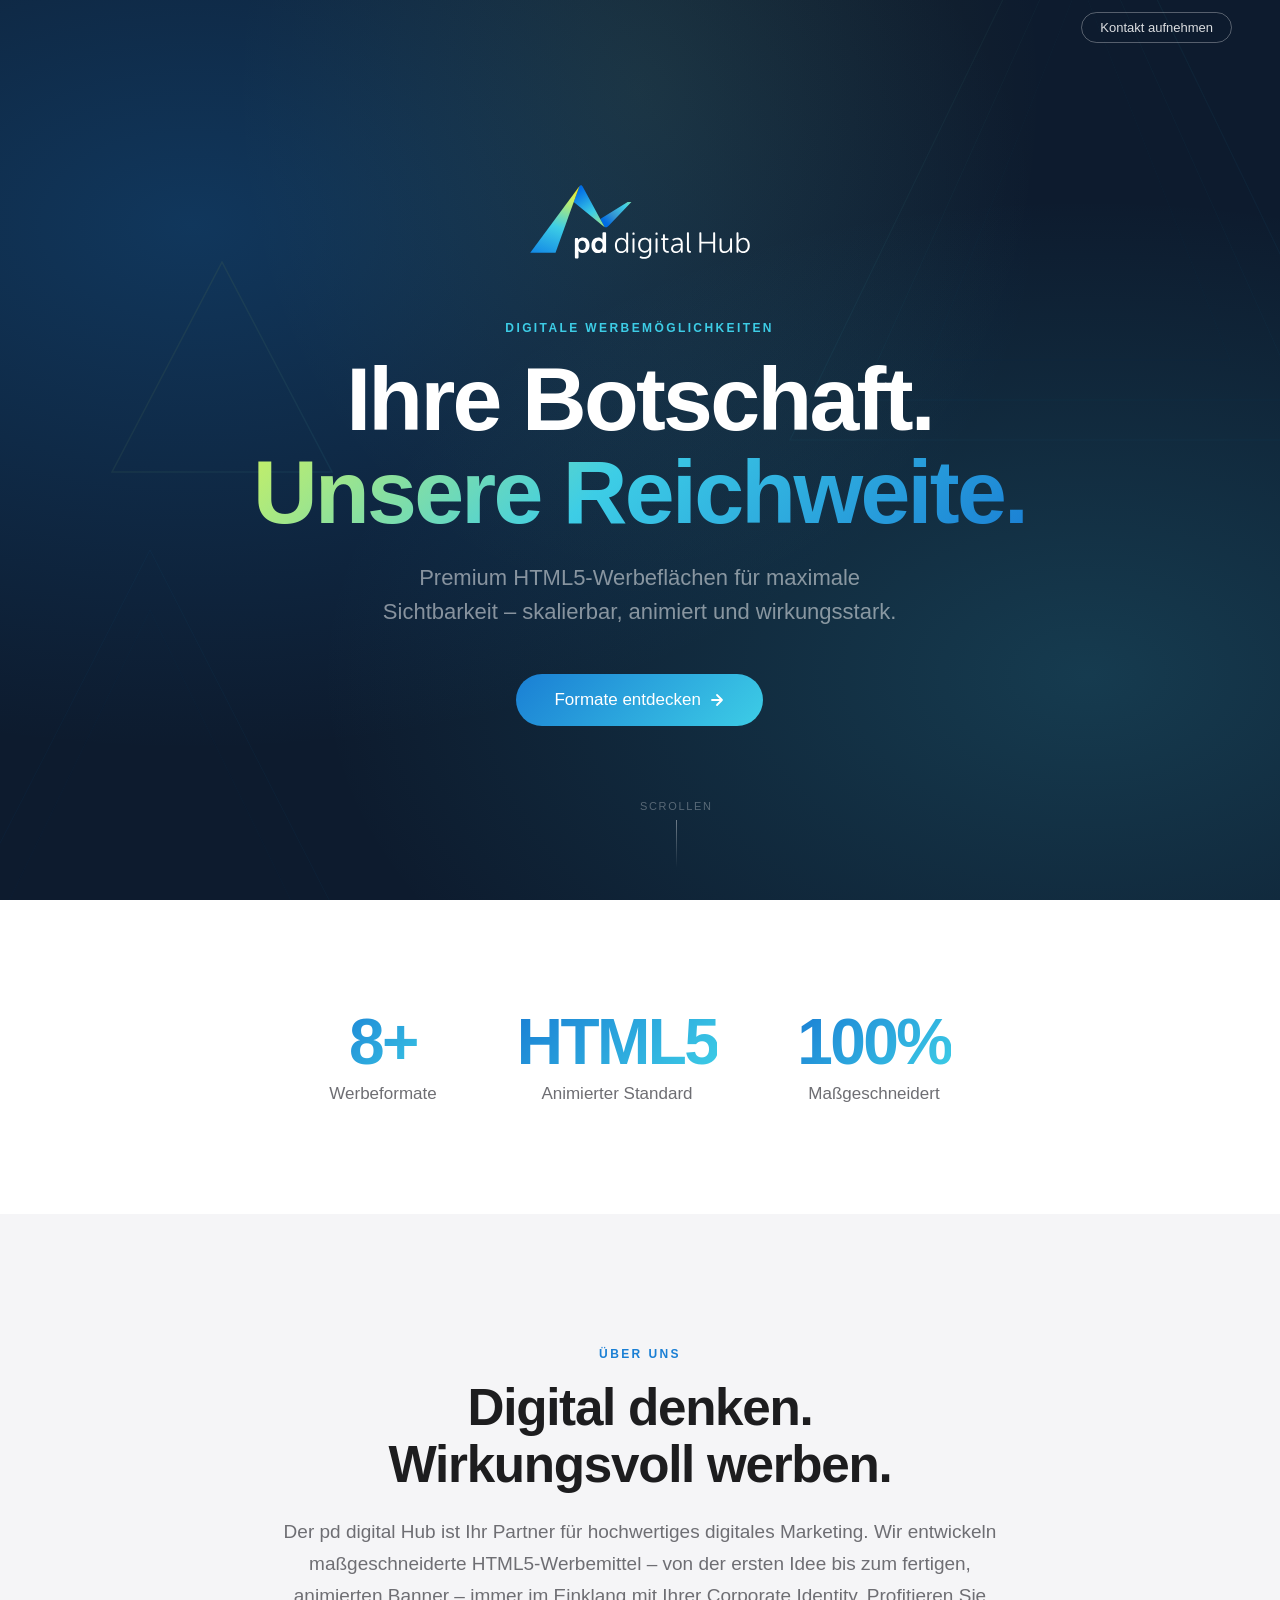
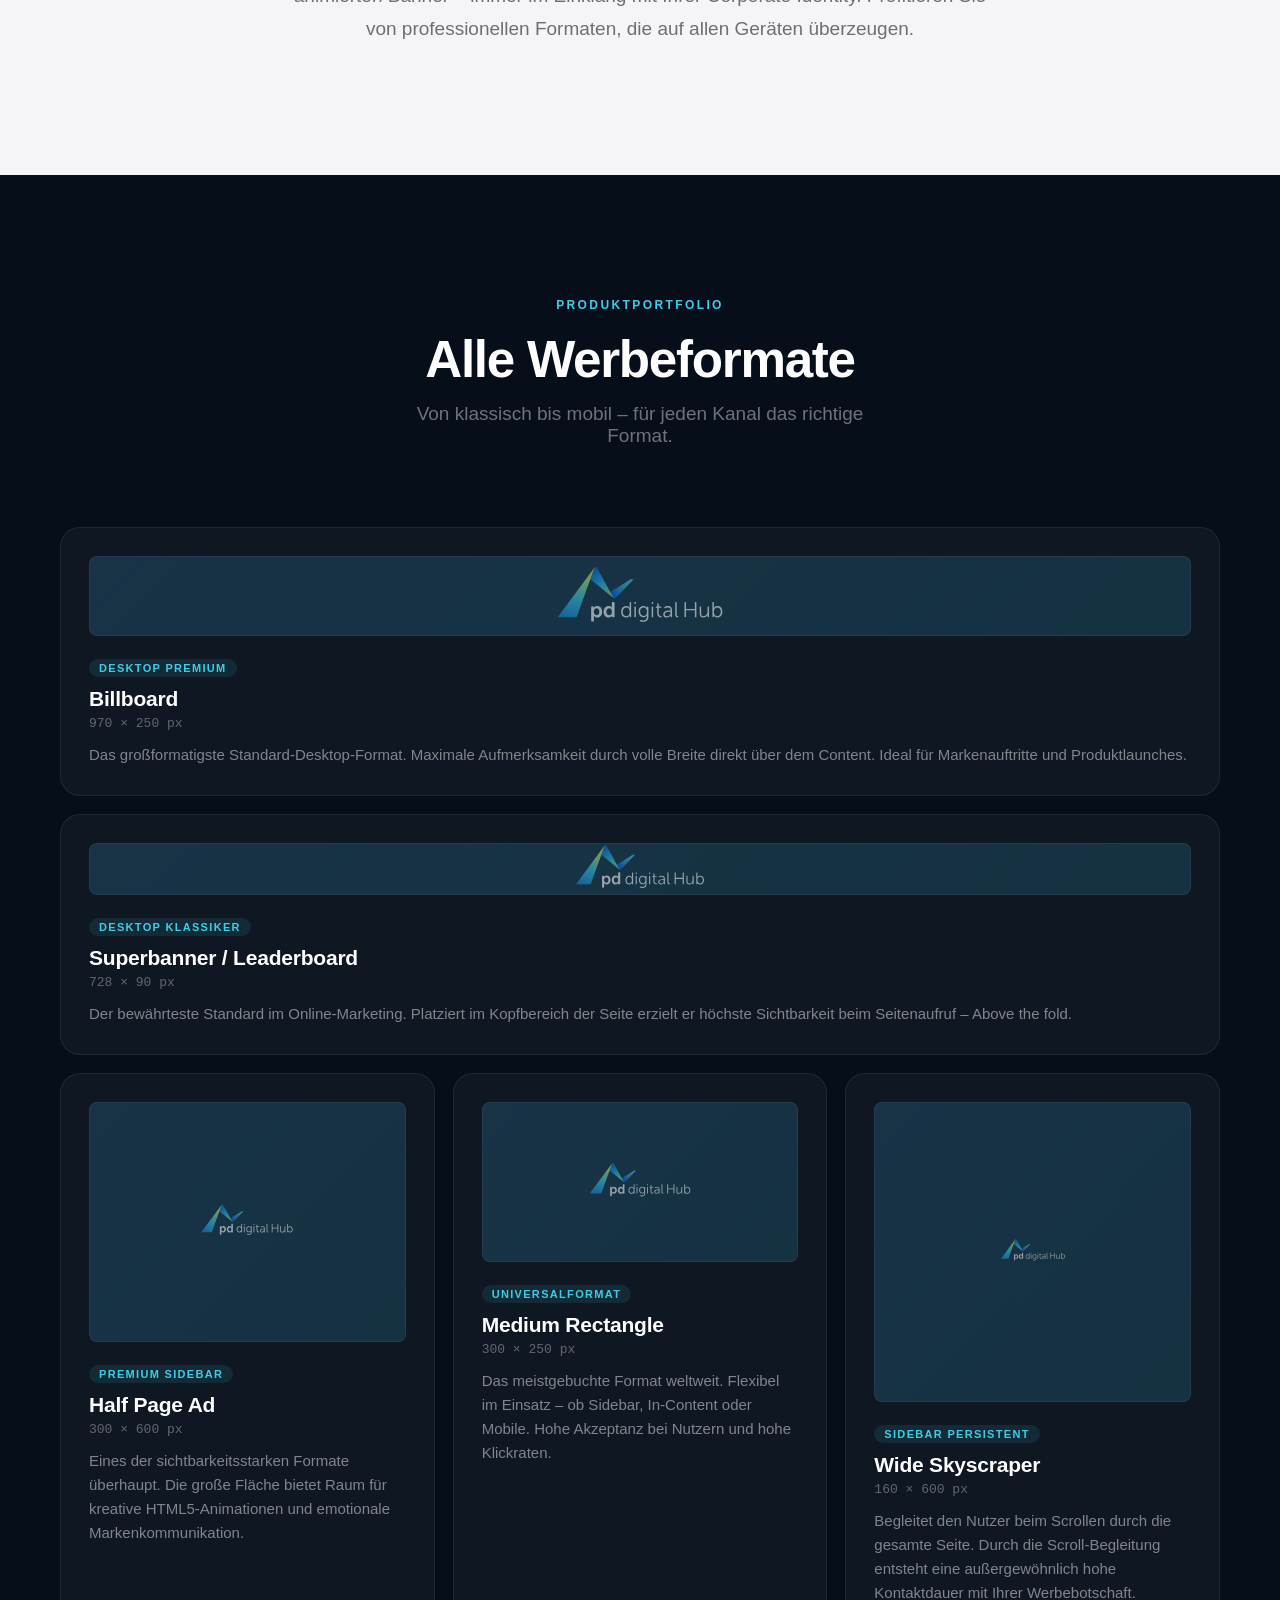
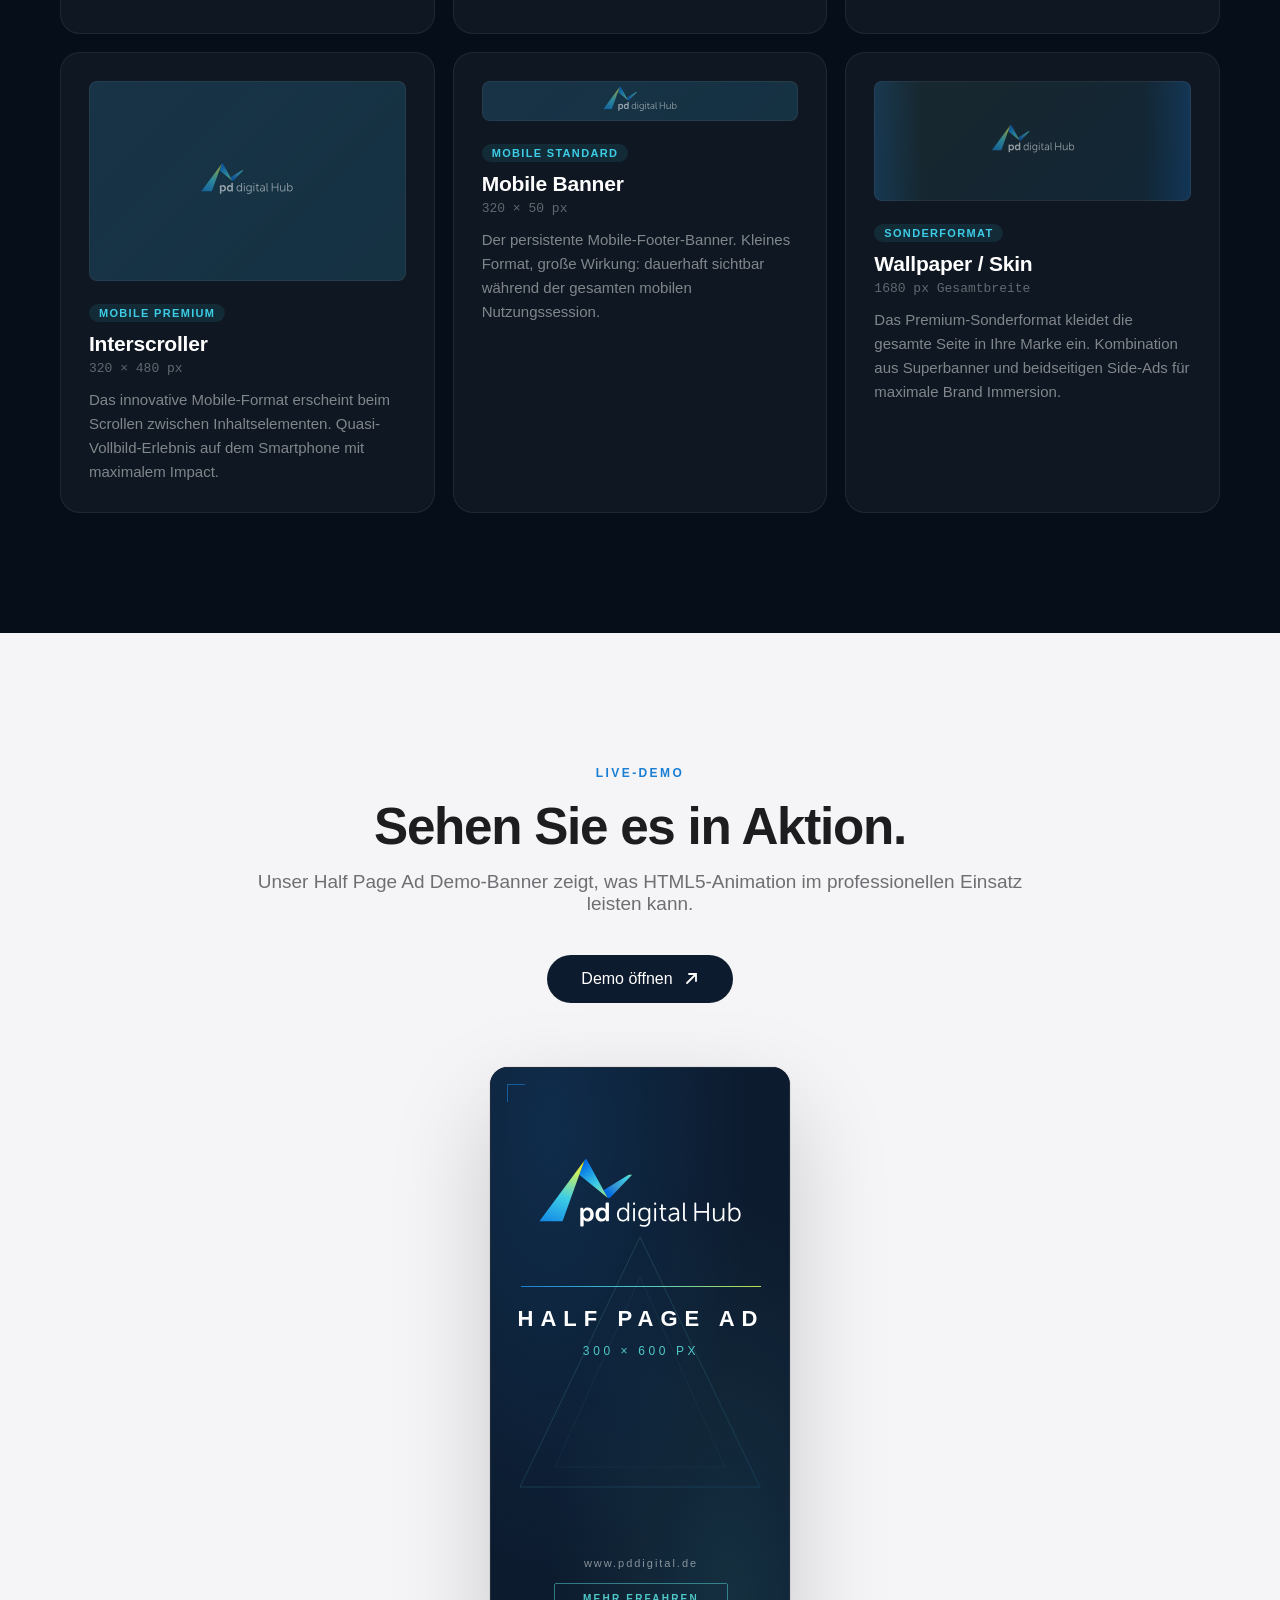
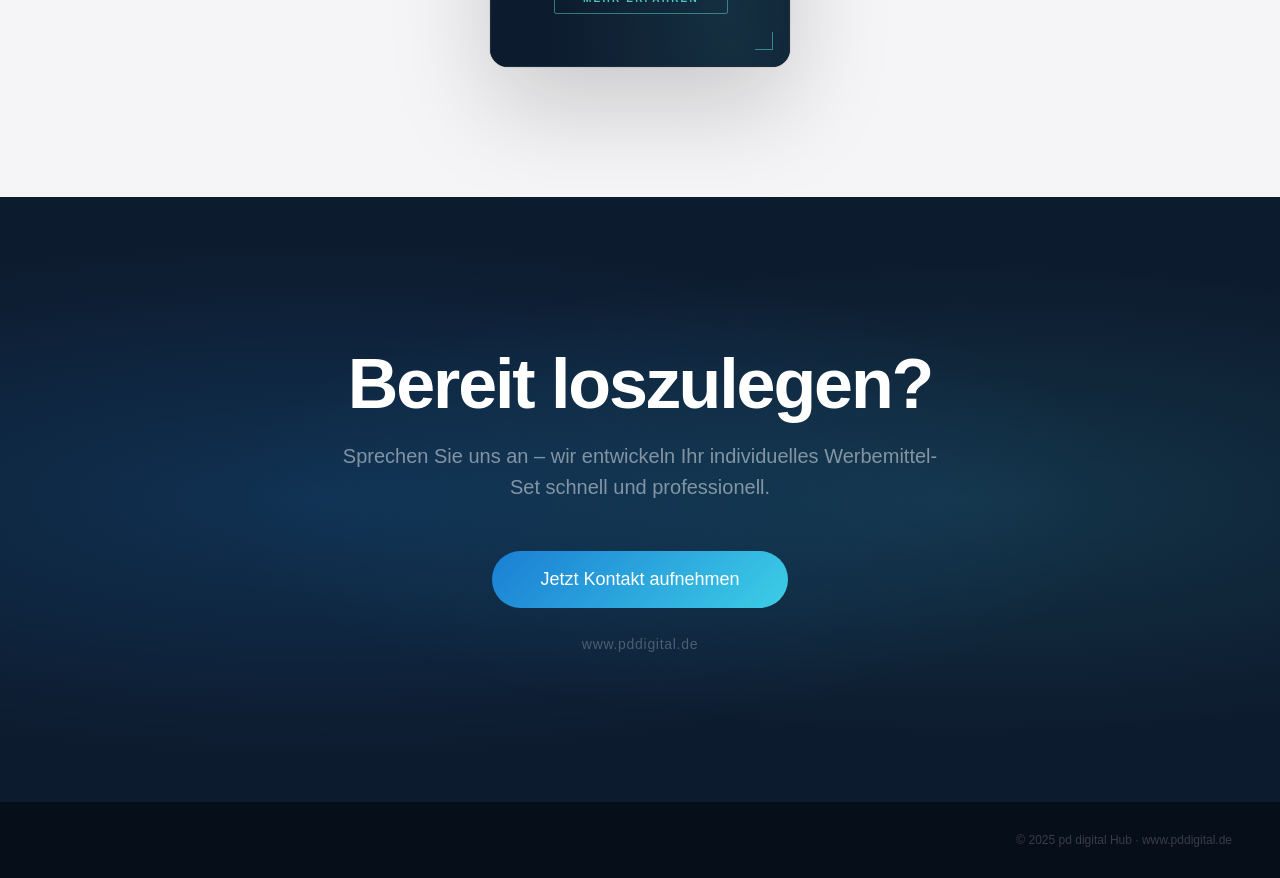
==== commit b5c7d589: "fix: constrain hero logo width to prevent overlap with headline https://claude.ai/code/session_01J2c" ====
--- a/clients/pd-digital/onepager/index.html
+++ b/clients/pd-digital/onepager/index.html
@@ -88,9 +88,13 @@
   will-change:transform;
 }
 .hero-logo {
-  height:52px; width:auto; margin:0 auto 52px;
+  width:240px; height:auto; margin:0 auto 52px;
+  display:block;
   opacity:0; transform:translateY(18px);
   animation:fadeUp 1s 0.2s var(--ease) forwards;
+}
+.hero-logo svg {
+  width:100%; height:auto; display:block;
 }
 .hero-eyebrow {
   font-size:12px; font-weight:600; letter-spacing:0.2em;
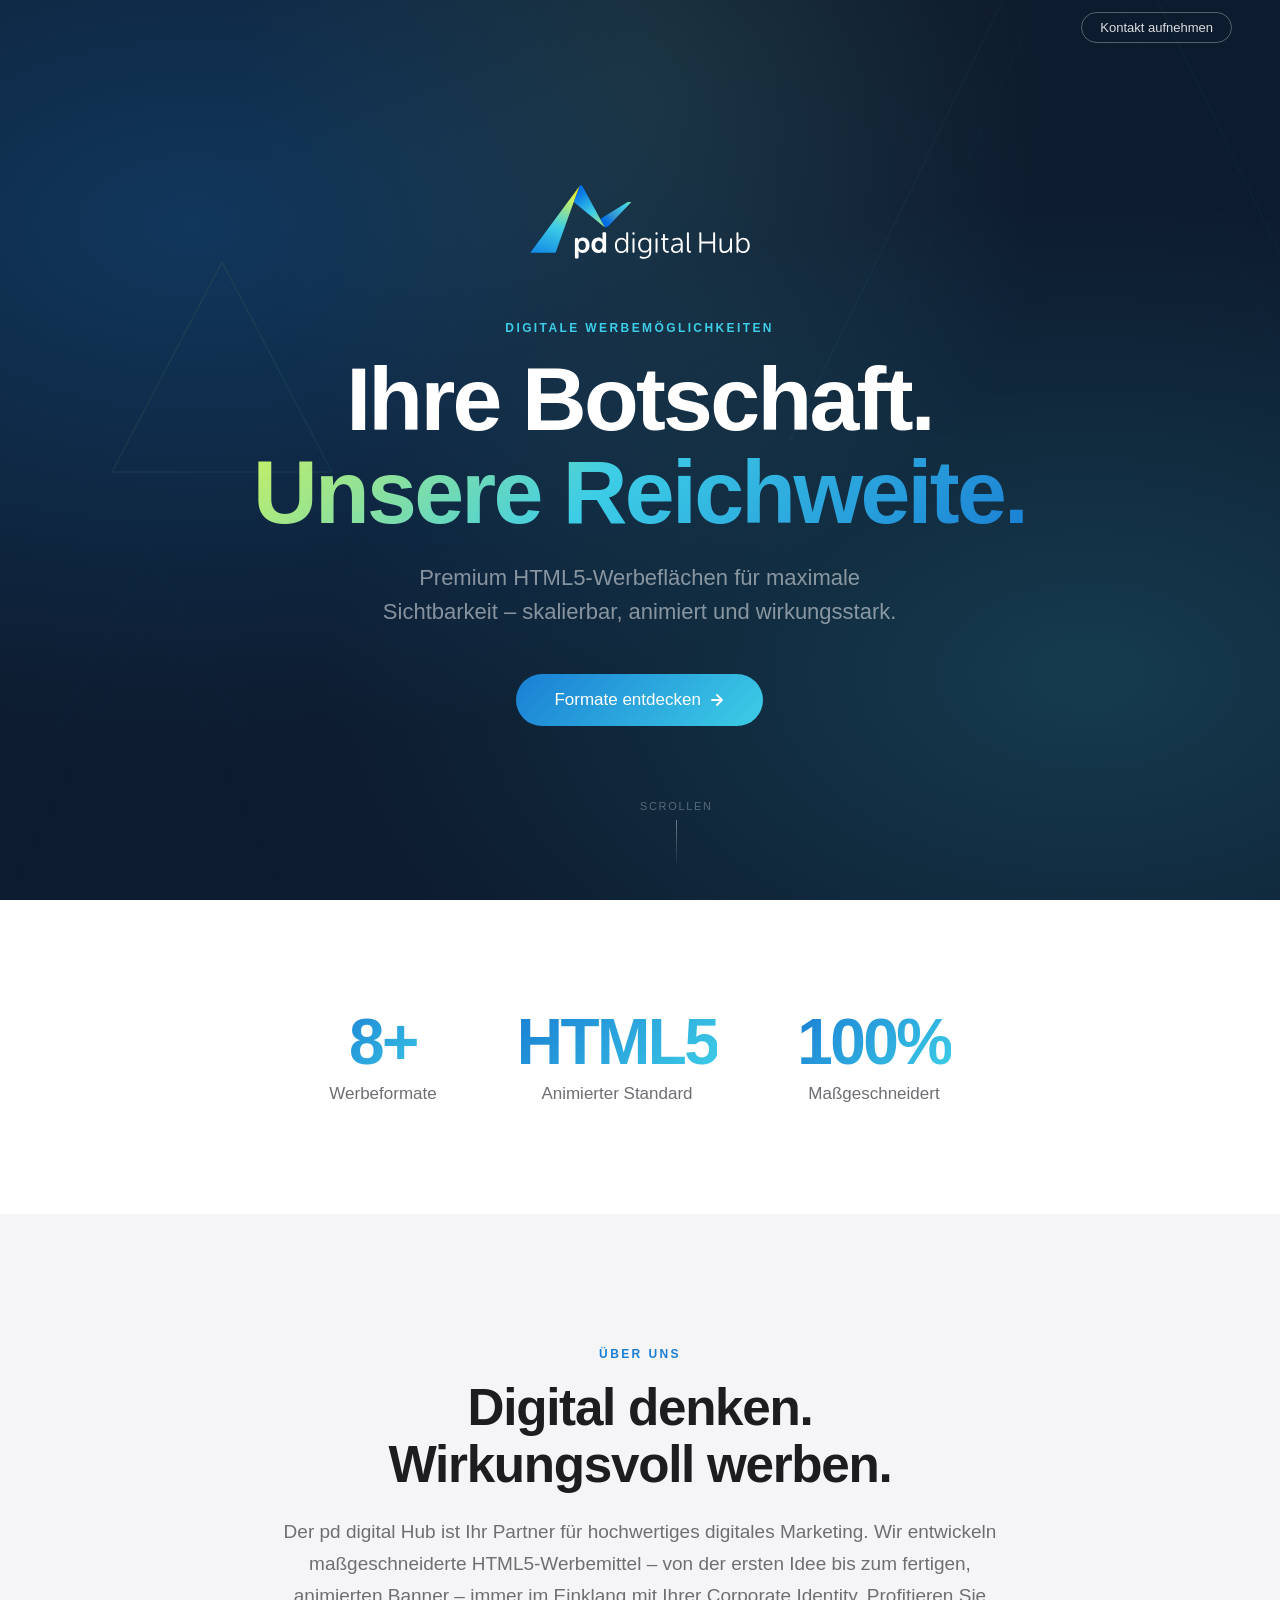
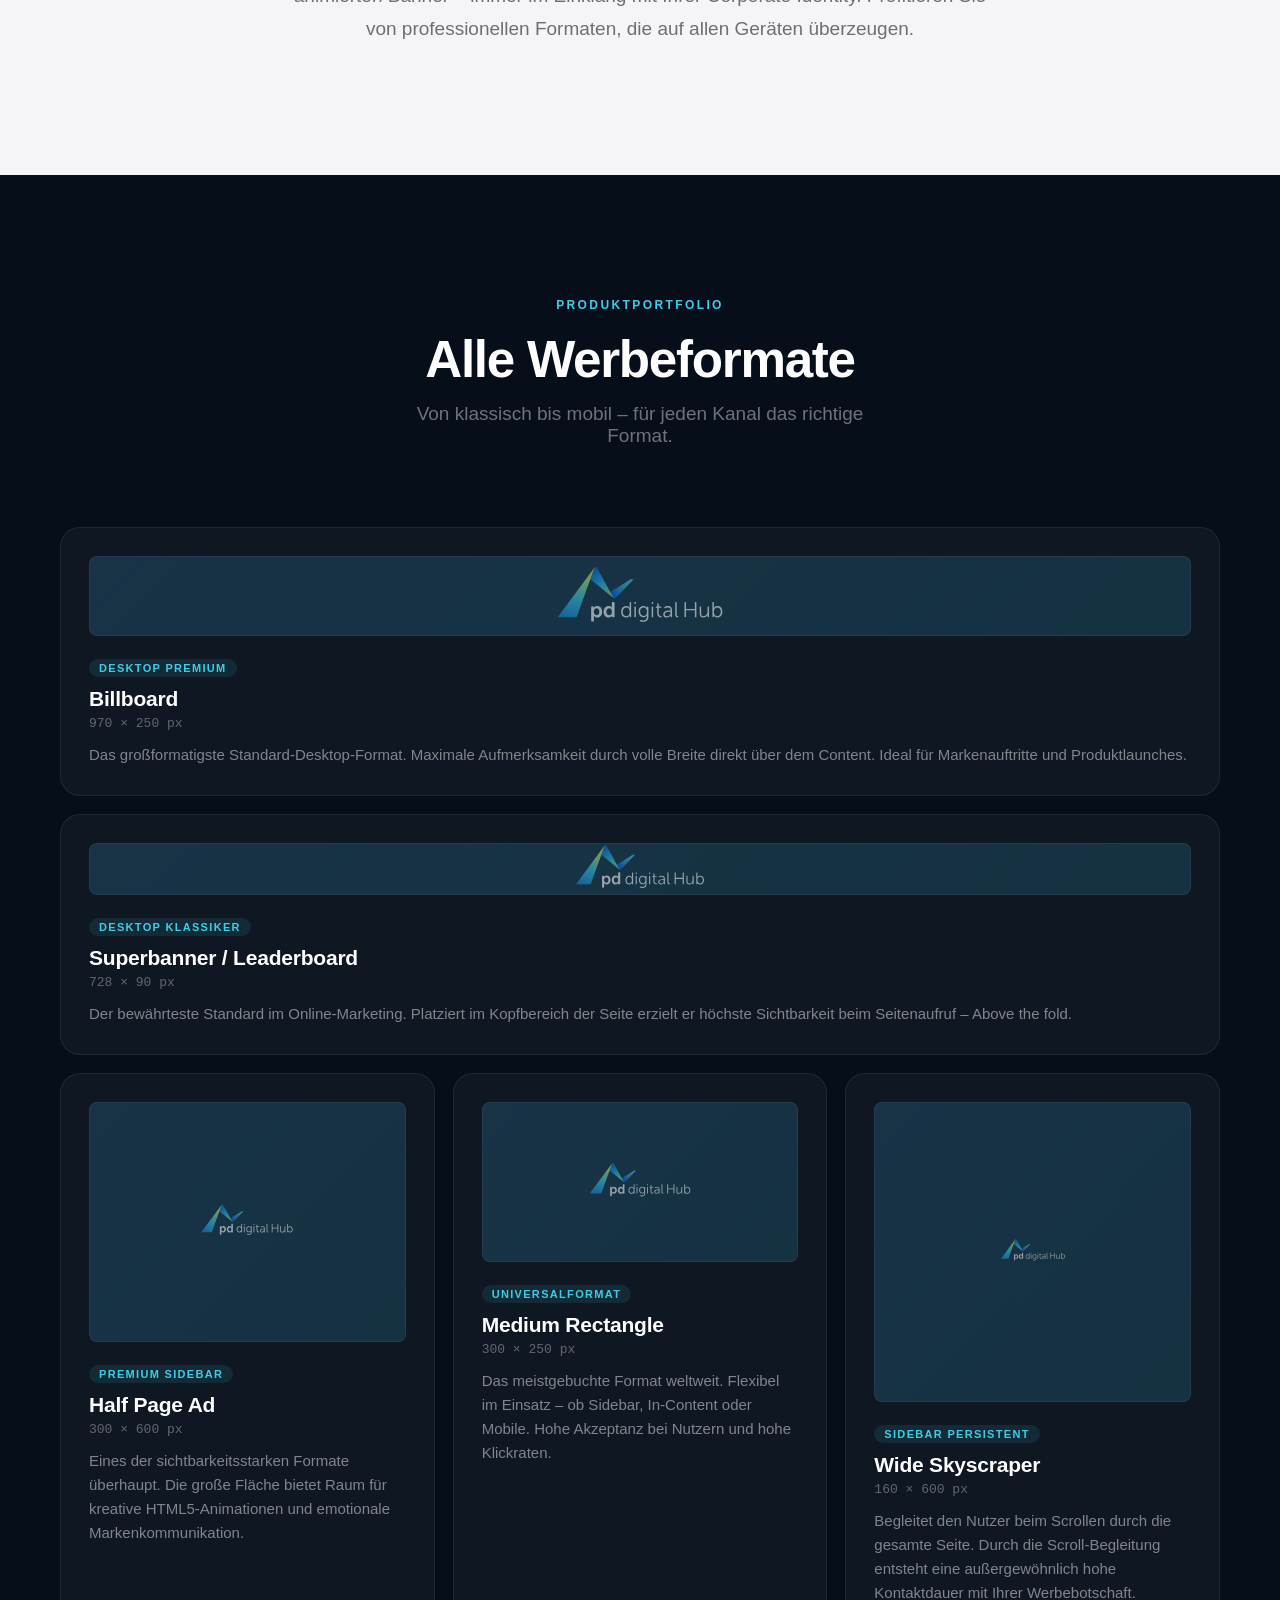
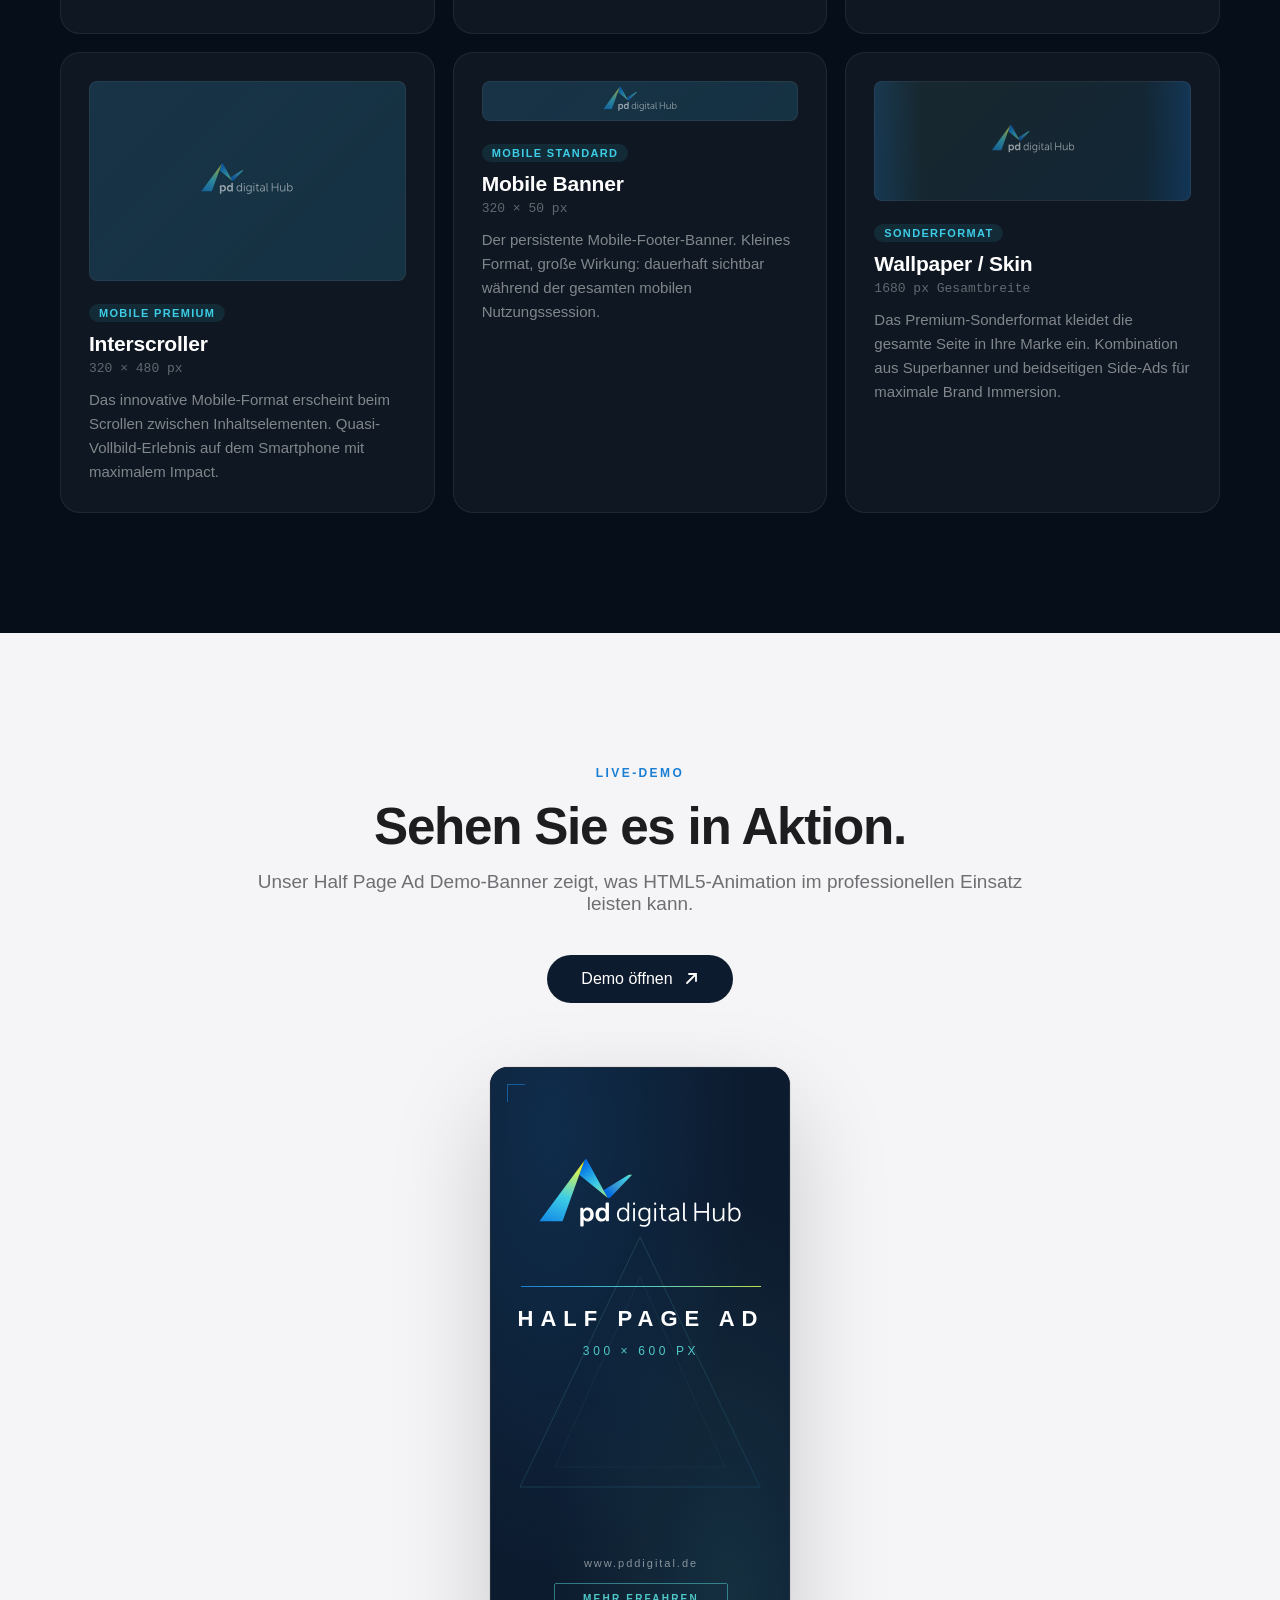
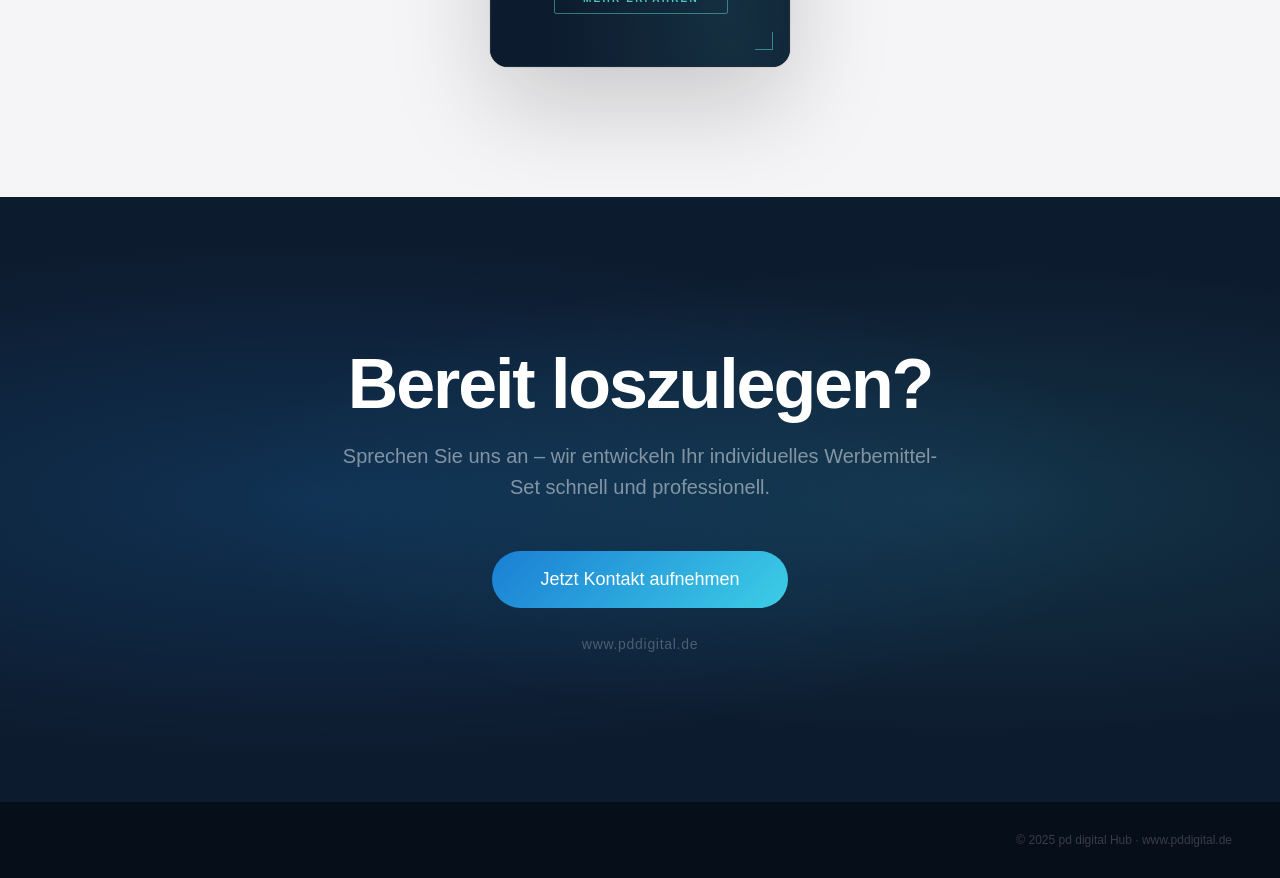
==== commit 55026eef: "fix: add explicit width/height to hero SVG to prevent oversized rendering https://claude.ai/code/ses" ====
--- a/clients/pd-digital/onepager/index.html
+++ b/clients/pd-digital/onepager/index.html
@@ -613,7 +613,7 @@
   </div>
 
   <div class="hero-content" id="hero-content">
-    <div class="hero-logo"><svg version="1.1" id="HERO_logo" xmlns="http://www.w3.org/2000/svg" xmlns:xlink="http://www.w3.org/1999/xlink" x="0px" y="0px"
+    <div class="hero-logo"><svg version="1.1" id="HERO_logo" width="240" height="94" xmlns="http://www.w3.org/2000/svg" xmlns:xlink="http://www.w3.org/1999/xlink" x="0px" y="0px"
 	 viewBox="0 0 166.39 65.2" style="enable-background:new 0 0 166.39 65.2;" xml:space="preserve">
 <style type="text/css">
 	.HERO_st0{fill:url(#HERO_SVGID_1_);}
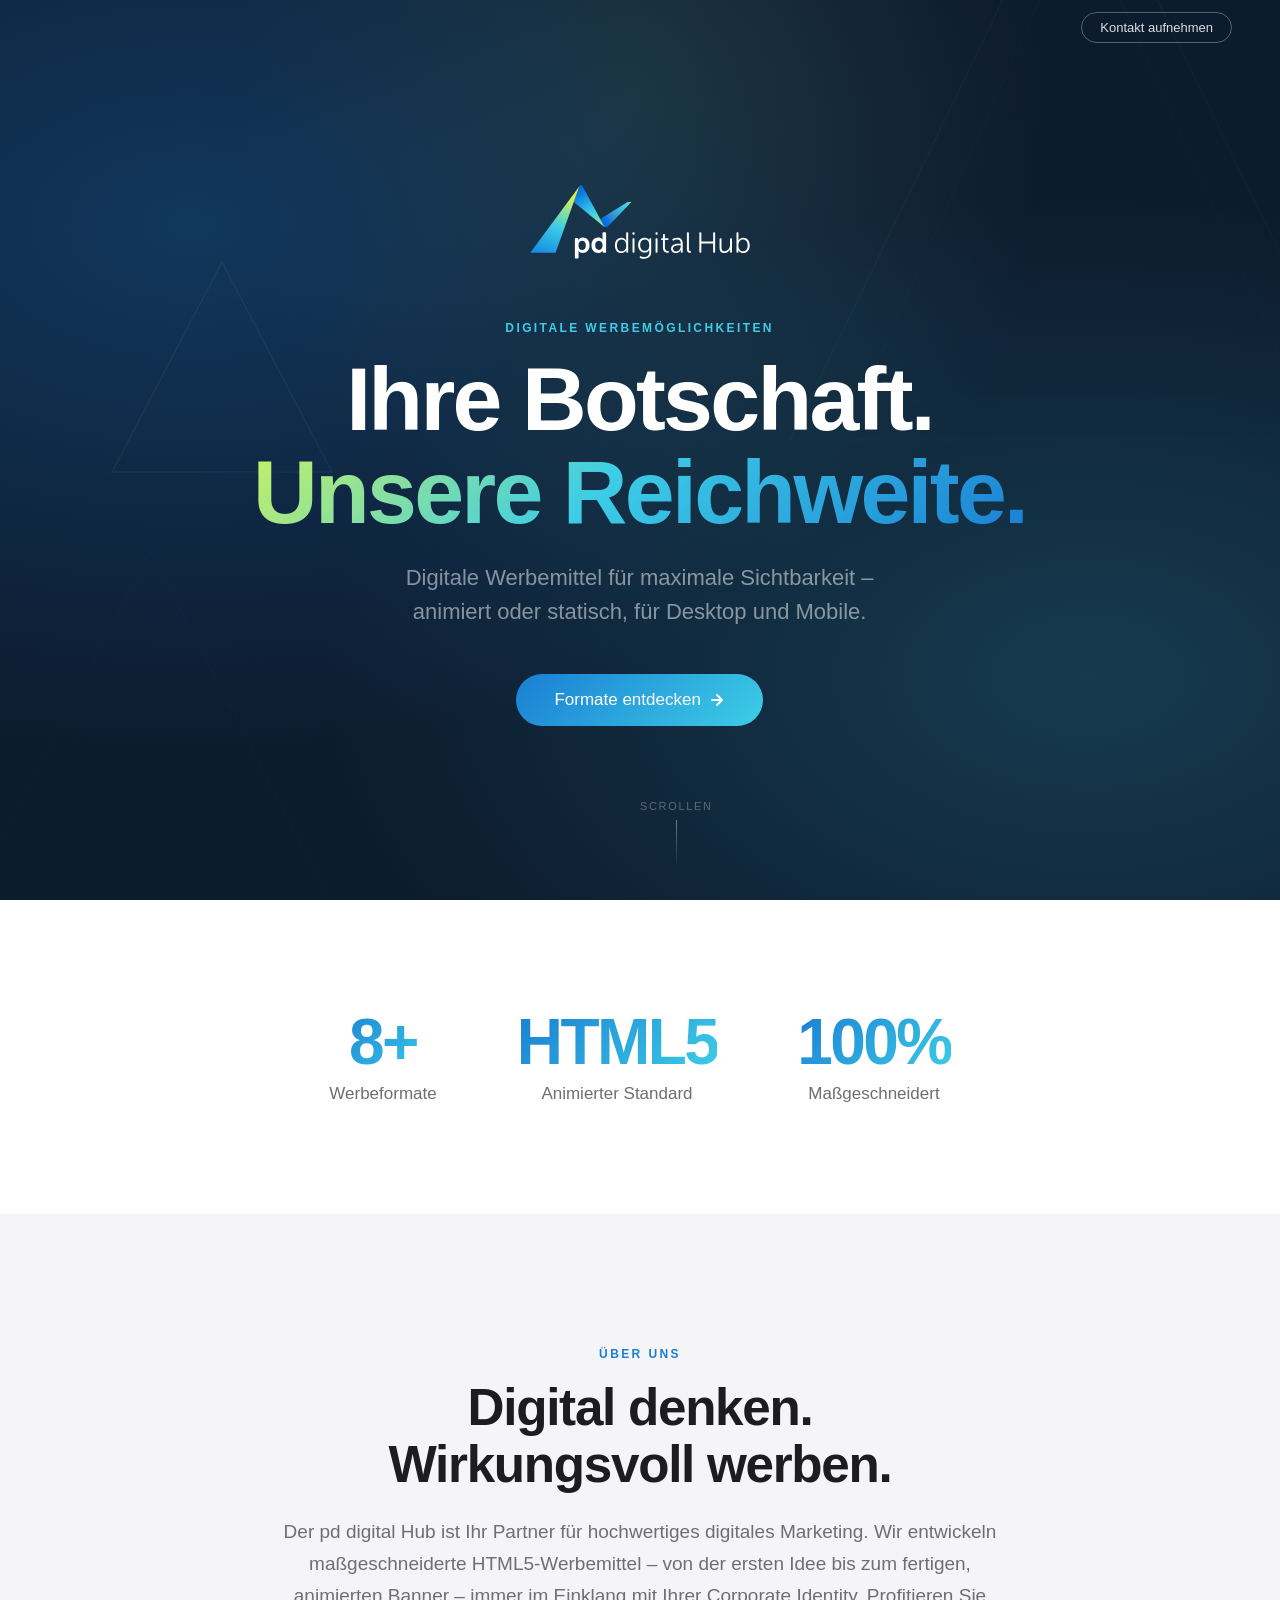
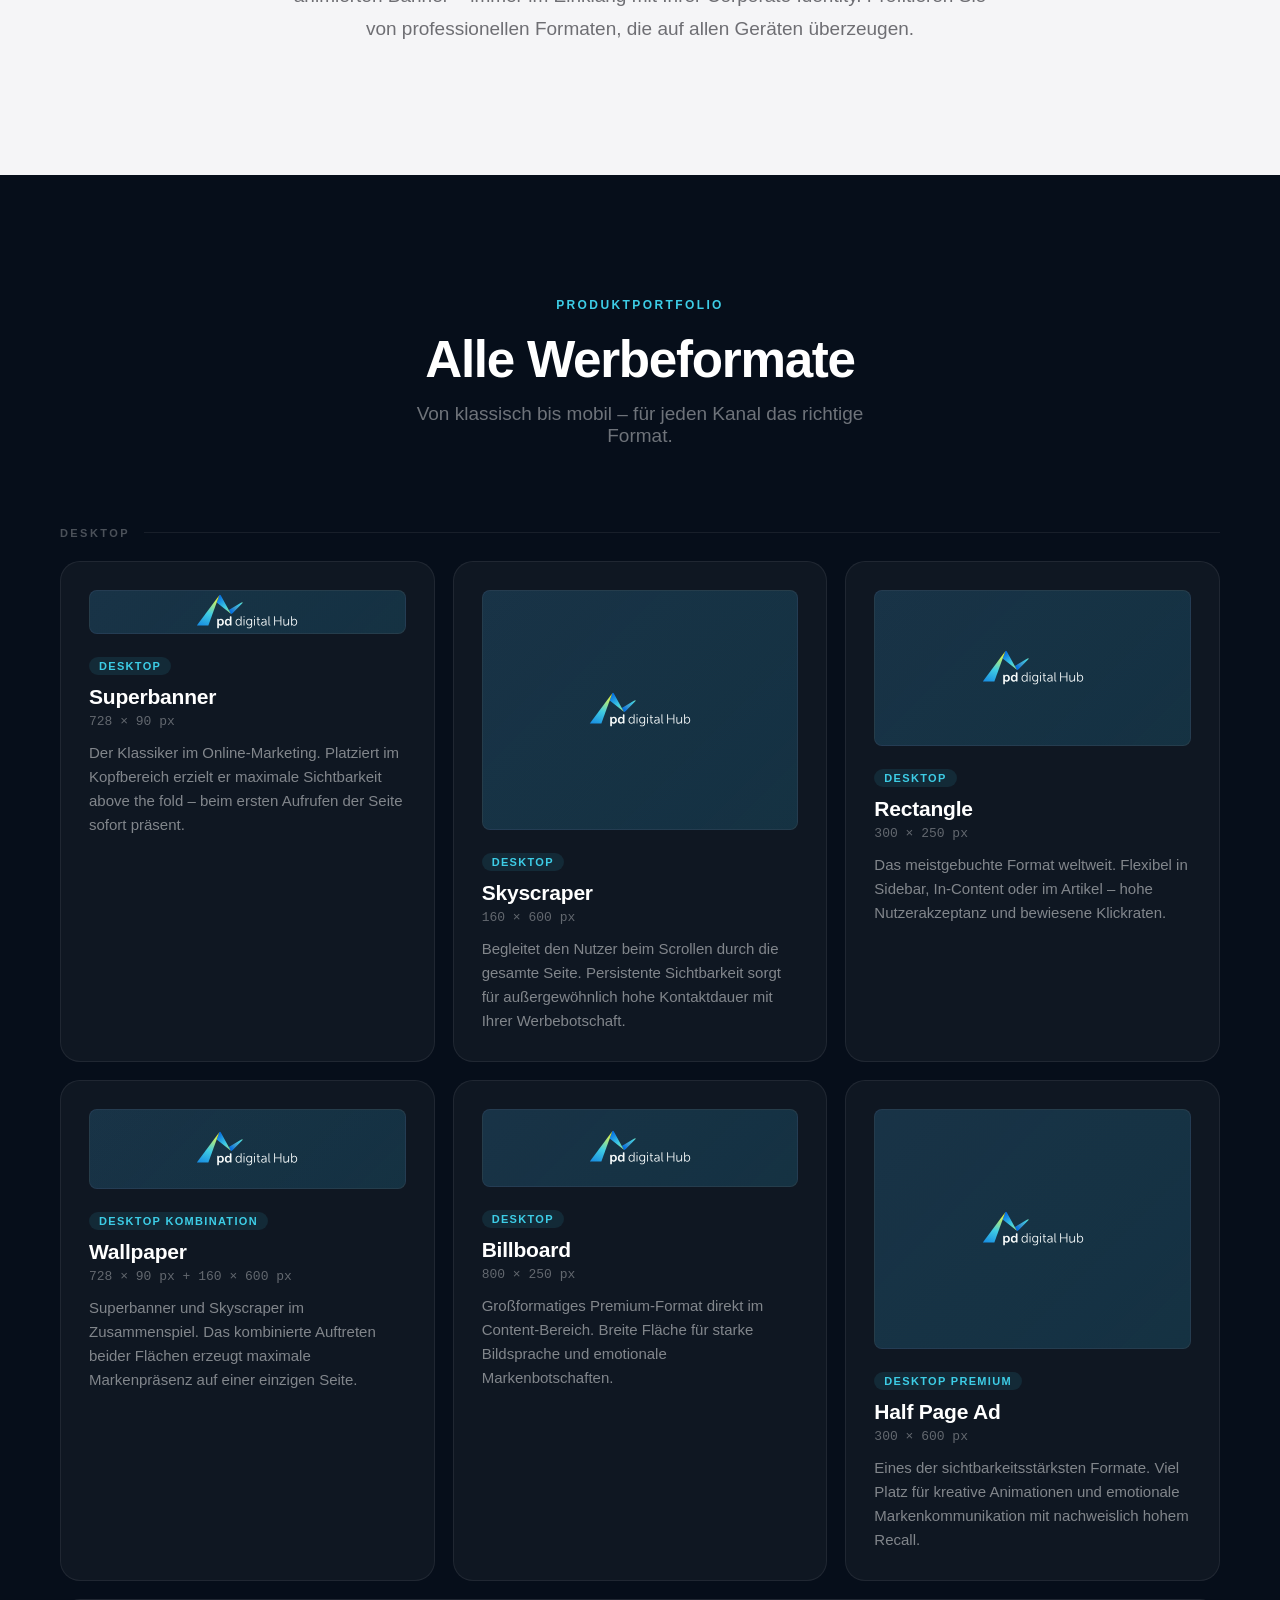
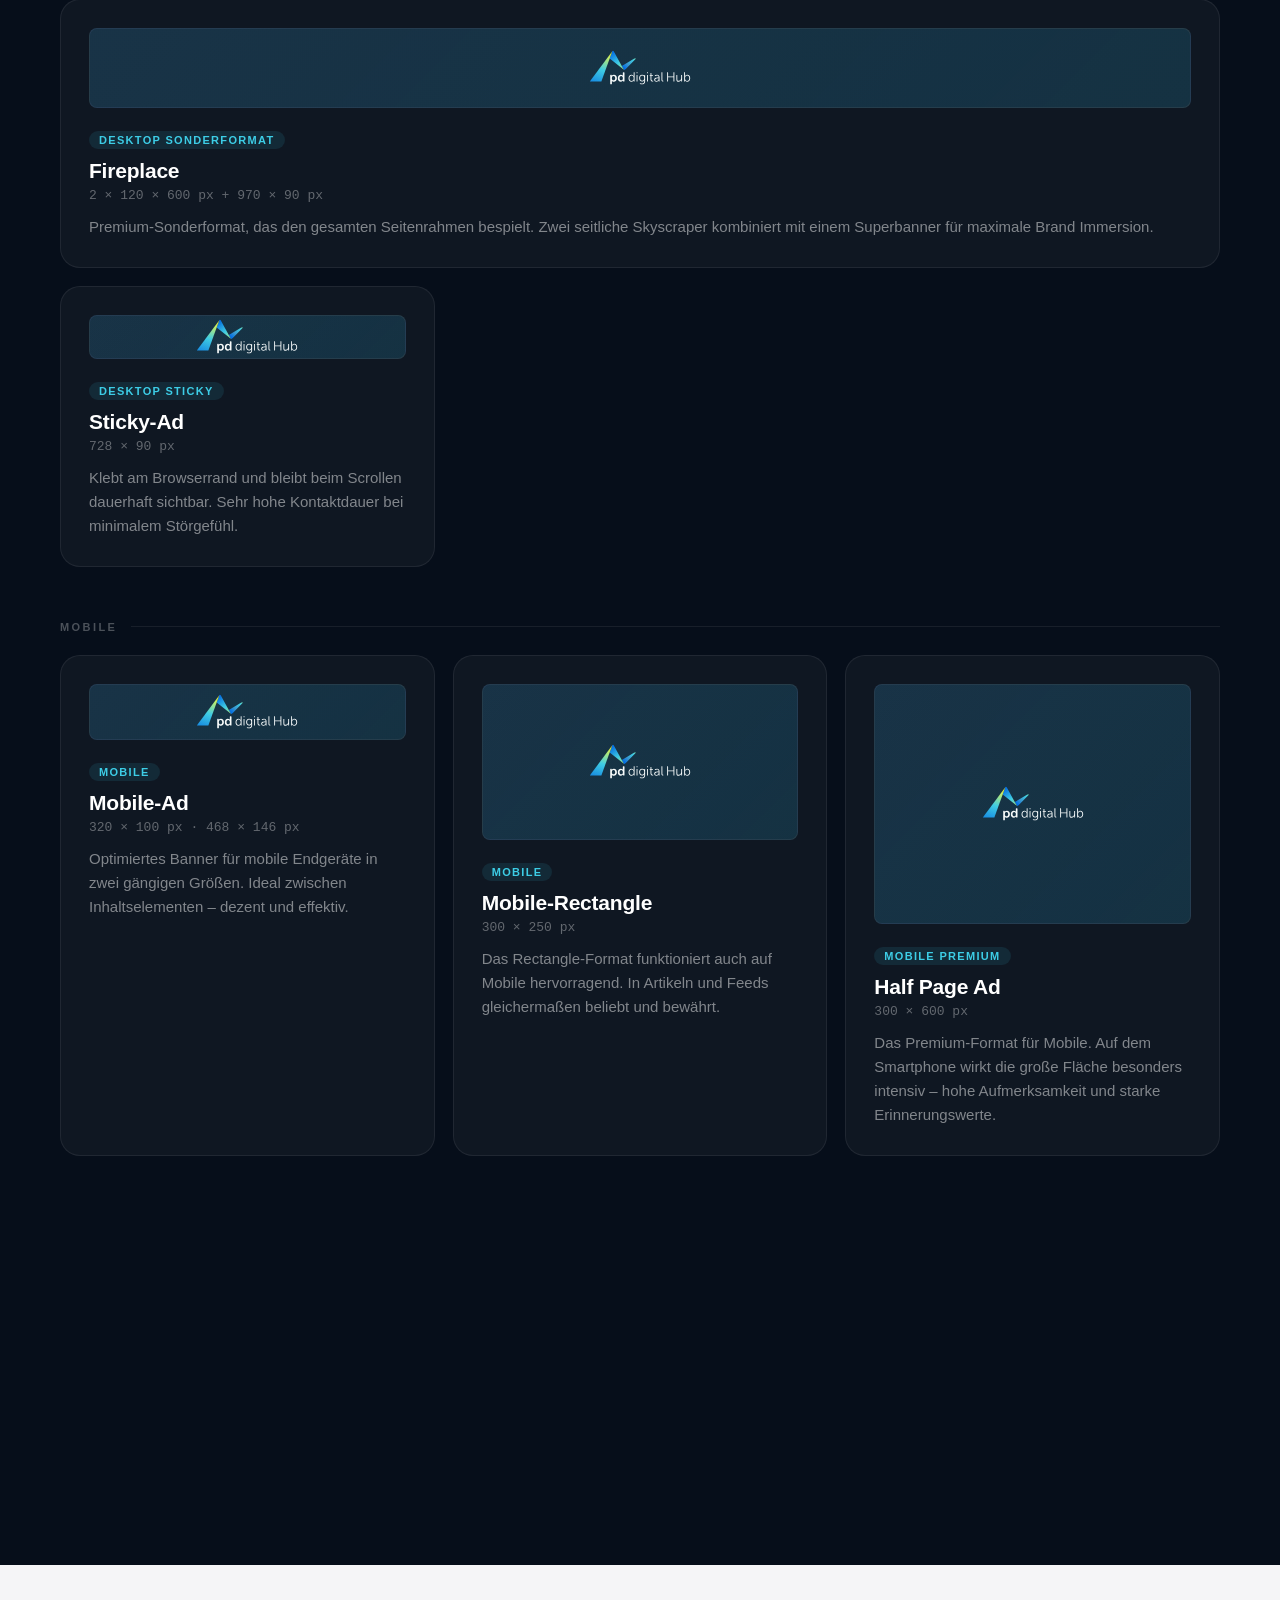
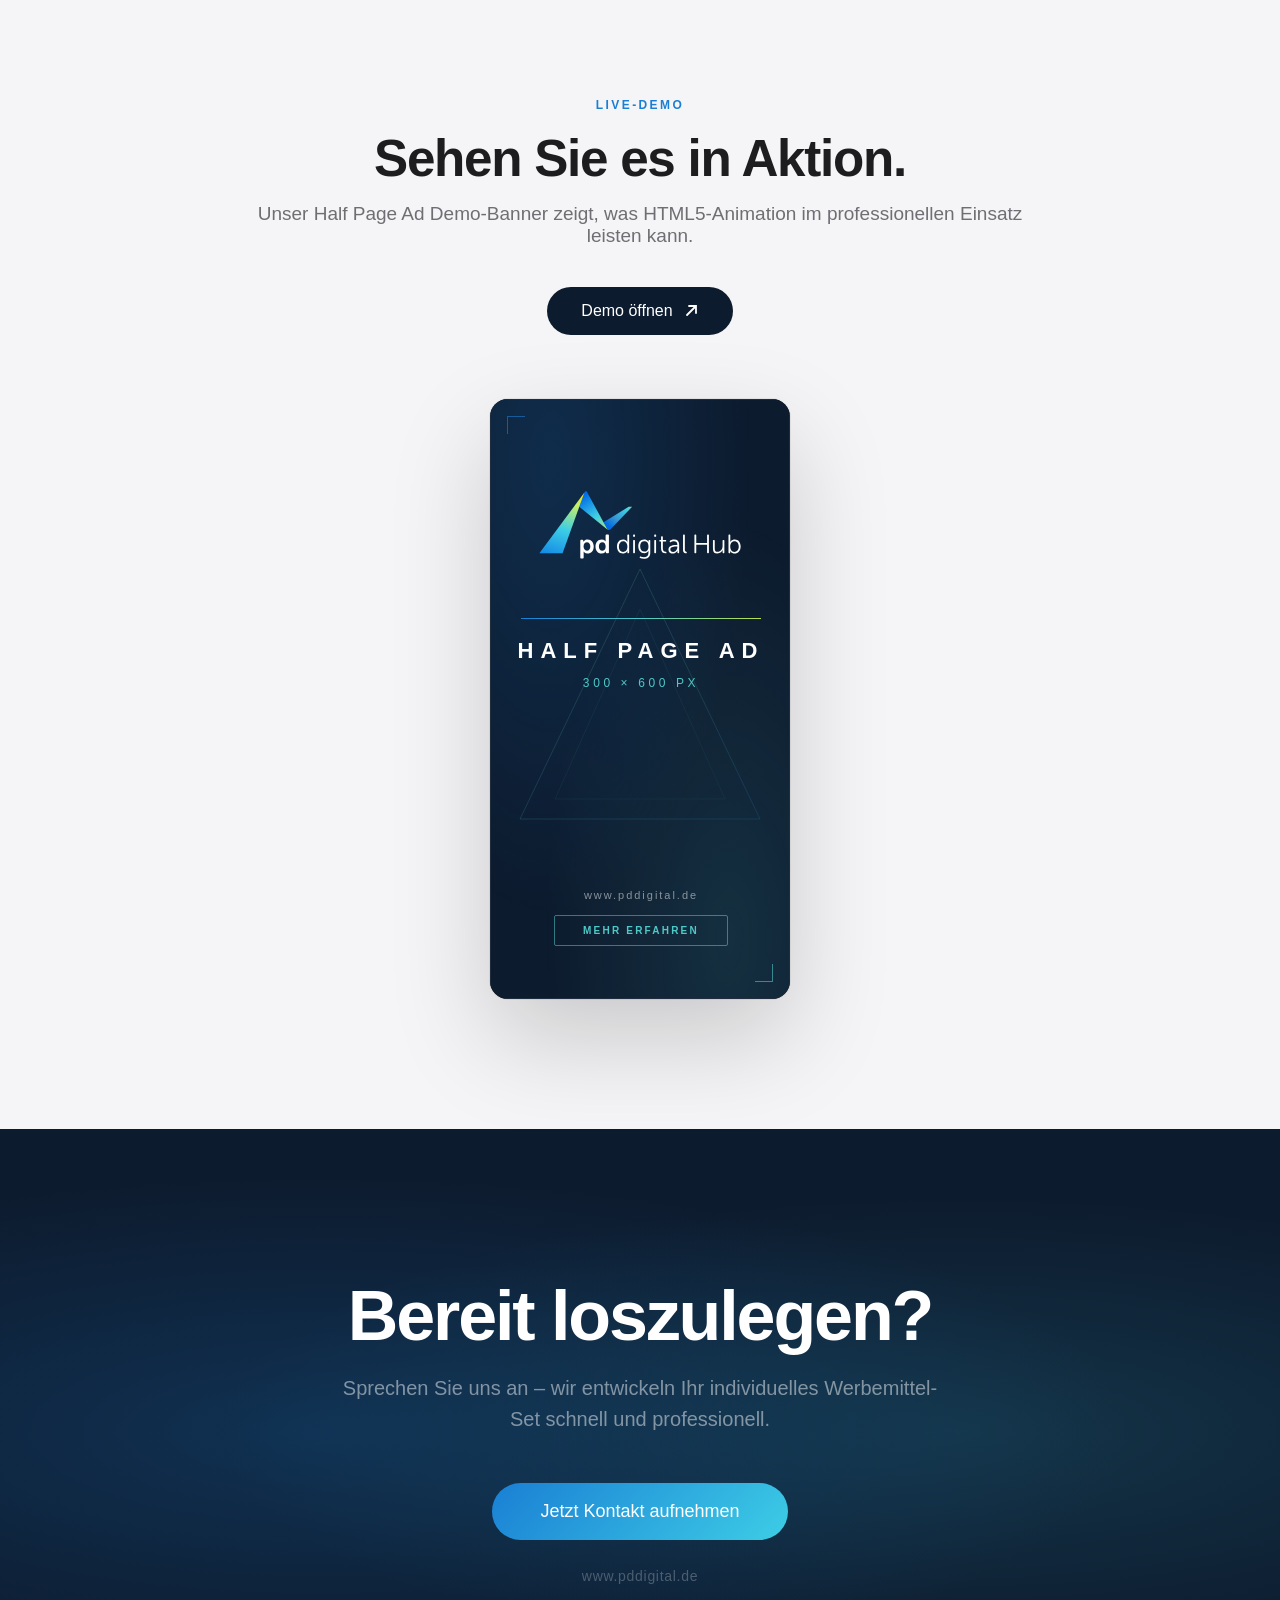
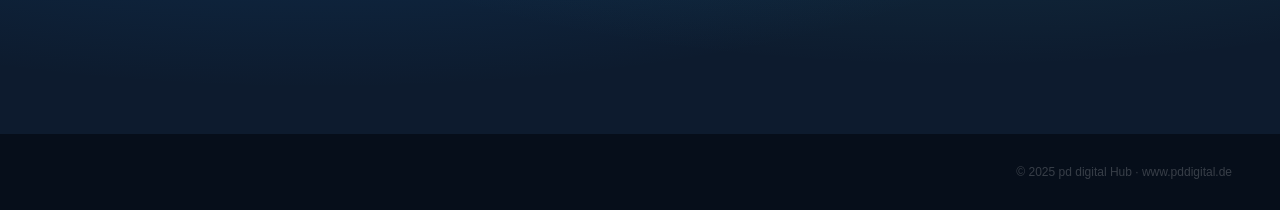
==== commit 6f9e5714: "feat: update formats to 12 client-specific formats (Desktop + Mobile) Add section dividers, correct " ====
--- a/clients/pd-digital/onepager/index.html
+++ b/clients/pd-digital/onepager/index.html
@@ -385,6 +385,23 @@
 @keyframes scrollPulse {
   0%,100% { opacity:0.4; transform:scaleY(1); }
   50%      { opacity:0.9; transform:scaleY(0.65); }
+}
+
+
+.format-section-label {
+  grid-column: 1 / -1;
+  display: flex; align-items: center; gap: 14px;
+  margin: 36px 0 4px;
+}
+.format-section-label:first-child { margin-top: 0; }
+.format-section-label span {
+  font-size: 11px; font-weight: 700; letter-spacing: 0.22em;
+  text-transform: uppercase; color: rgba(255,255,255,0.28);
+  white-space: nowrap;
+}
+.format-section-label::after {
+  content: ''; flex: 1; height: 1px;
+  background: rgba(255,255,255,0.07);
 }
 
 /* ── RESPONSIVE ──────────────────────────────── */
@@ -699,8 +716,8 @@
       <span class="grad-text">Unsere Reichweite.</span>
     </h1>
     <p class="hero-sub">
-      Premium HTML5-Werbeflächen für maximale Sichtbarkeit –
-      skalierbar, animiert und wirkungsstark.
+      Digitale Werbemittel für maximale Sichtbarkeit –
+      animiert oder statisch, für Desktop und Mobile.
     </p>
     <a href="#formate" class="hero-btn">
       Formate entdecken
@@ -758,43 +775,41 @@
     <p class="formats-sub">Von klassisch bis mobil – für jeden Kanal das richtige Format.</p>
   </div>
 
-  <div class="formats-grid">
-
-    <!-- Billboard -->
-    <div class="fcard" style="grid-column:1/-1;">
-      <div class="fcard-preview" style="height:80px;">
-        <div class="mini-logo" style="width:180px;max-width:40%;"><svg version="1.1" id="NAVD_logo" xmlns="http://www.w3.org/2000/svg" xmlns:xlink="http://www.w3.org/1999/xlink" x="0px" y="0px"
+    <div class="formats-grid">
+    <div class="format-section-label"><span>Desktop</span></div>
+    <div class="fcard">
+      <div class="fcard-preview" style="height:44px;"><svg version="1.1" id="MINI_logo" width="110" height="43" xmlns="http://www.w3.org/2000/svg" xmlns:xlink="http://www.w3.org/1999/xlink" x="0px" y="0px"
 	 viewBox="0 0 166.39 65.2" style="enable-background:new 0 0 166.39 65.2;" xml:space="preserve">
 <style type="text/css">
-	.NAVD_st0{fill:url(#NAVD_SVGID_1_);}
-	.NAVD_st1{fill:url(#NAVD_SVGID_2_);}
-	.NAVD_st2{fill:url(#NAVD_SVGID_3_);}
+	.MINI_st0{fill:url(#MINI_SVGID_1_);}
+	.MINI_st1{fill:url(#MINI_SVGID_2_);}
+	.MINI_st2{fill:url(#MINI_SVGID_3_);}
 </style>
 <g>
-	<linearGradient id="NAVD_SVGID_1_" gradientUnits="userSpaceOnUse" x1="84.782" y1="5.7049" x2="55.5431" y2="35.9557">
+	<linearGradient id="MINI_SVGID_1_" gradientUnits="userSpaceOnUse" x1="84.782" y1="5.7049" x2="55.5431" y2="35.9557">
 		<stop  offset="0.0186" style="stop-color:#FFDC00"/>
 		<stop  offset="0.1653" style="stop-color:#C8F064"/>
 		<stop  offset="0.4721" style="stop-color:#3DCDE6"/>
 		<stop  offset="0.7099" style="stop-color:#3595D2"/>
 		<stop  offset="0.8885" style="stop-color:#006CE5"/>
 	</linearGradient>
-	<path class="NAVD_st0" d="M74.62,18.78L55.61,30.47l3.09,5.68c0.28,0.16,0.69,0.16,1,0.16c0.61,0,1.17-0.46,1.94-1.27l15.6-16.27H74.62z
+	<path class="MINI_st0" d="M74.62,18.78L55.61,30.47l3.09,5.68c0.28,0.16,0.69,0.16,1,0.16c0.61,0,1.17-0.46,1.94-1.27l15.6-16.27H74.62z
 		"/>
-	<linearGradient id="NAVD_SVGID_2_" gradientUnits="userSpaceOnUse" x1="66.0922" y1="48.2799" x2="38.8873" y2="11.4285">
+	<linearGradient id="MINI_SVGID_2_" gradientUnits="userSpaceOnUse" x1="66.0922" y1="48.2799" x2="38.8873" y2="11.4285">
 		<stop  offset="0.0186" style="stop-color:#FFDC00"/>
 		<stop  offset="0.2228" style="stop-color:#C8F064"/>
 		<stop  offset="0.6044" style="stop-color:#3DCDE6"/>
 		<stop  offset="1" style="stop-color:#006CE5"/>
 	</linearGradient>
-	<path class="NAVD_st1" d="M43.32,7.87l15.38,28.29L37.23,18.78l3.92-10.91c0.36-0.48,0.65-0.78,1.1-0.78
+	<path class="MINI_st1" d="M43.32,7.87l15.38,28.29L37.23,18.78l3.92-10.91c0.36-0.48,0.65-0.78,1.1-0.78
 		C42.81,7.09,43.04,7.44,43.32,7.87z"/>
-	<linearGradient id="NAVD_SVGID_3_" gradientUnits="userSpaceOnUse" x1="35.1623" y1="0.8092" x2="11.589" y2="65.5764">
+	<linearGradient id="MINI_SVGID_3_" gradientUnits="userSpaceOnUse" x1="35.1623" y1="0.8092" x2="11.589" y2="65.5764">
 		<stop  offset="0.0186" style="stop-color:#FFDC00"/>
 		<stop  offset="0.2228" style="stop-color:#C8F064"/>
 		<stop  offset="0.5274" style="stop-color:#3DCDE6"/>
 		<stop  offset="1" style="stop-color:#006CE5"/>
 	</linearGradient>
-	<polygon class="NAVD_st2" points="41.16,7.87 7.08,53.86 24.62,53.86 	"/>
+	<polygon class="MINI_st2" points="41.16,7.87 7.08,53.86 24.62,53.86 	"/>
 	<g fill="#ffffff">
 		<path d="M38.04,44.5c0-0.54,0.3-0.84,0.84-0.84h0.64c0.54,0,0.82,0.3,0.82,0.7v0.46c0,0.22-0.02,0.4-0.02,0.4h0.04
 			c0,0,0.9-1.81,3.29-1.81c2.77,0,4.56,2.19,4.56,5.36c0,3.25-2.01,5.36-4.7,5.36c-2.13,0-2.95-1.57-2.95-1.57h-0.04
@@ -843,48 +858,44 @@
 	</g>
 </g>
 </svg></div>
-      </div>
-      <span class="fcard-tag">Desktop Premium</span>
-      <div class="fcard-name">Billboard</div>
-      <div class="fcard-size">970 × 250 px</div>
-      <div class="fcard-desc">Das großformatigste Standard-Desktop-Format. Maximale Aufmerksamkeit durch volle Breite direkt über dem Content. Ideal für Markenauftritte und Produktlaunches.</div>
+      <span class="fcard-tag">Desktop</span>
+      <div class="fcard-name">Superbanner</div>
+      <div class="fcard-size">728 × 90 px</div>
+      <div class="fcard-desc">Der Klassiker im Online-Marketing. Platziert im Kopfbereich erzielt er maximale Sichtbarkeit above the fold – beim ersten Aufrufen der Seite sofort präsent.</div>
     </div>
-
-    <!-- Superbanner -->
-    <div class="fcard" style="grid-column:1/-1;">
-      <div class="fcard-preview" style="height:52px;">
-        <div class="mini-logo" style="width:140px;max-width:35%;"><svg version="1.1" id="NAVD_logo" xmlns="http://www.w3.org/2000/svg" xmlns:xlink="http://www.w3.org/1999/xlink" x="0px" y="0px"
+    <div class="fcard">
+      <div class="fcard-preview" style="height:240px;"><svg version="1.1" id="MINI_logo" width="110" height="43" xmlns="http://www.w3.org/2000/svg" xmlns:xlink="http://www.w3.org/1999/xlink" x="0px" y="0px"
 	 viewBox="0 0 166.39 65.2" style="enable-background:new 0 0 166.39 65.2;" xml:space="preserve">
 <style type="text/css">
-	.NAVD_st0{fill:url(#NAVD_SVGID_1_);}
-	.NAVD_st1{fill:url(#NAVD_SVGID_2_);}
-	.NAVD_st2{fill:url(#NAVD_SVGID_3_);}
+	.MINI_st0{fill:url(#MINI_SVGID_1_);}
+	.MINI_st1{fill:url(#MINI_SVGID_2_);}
+	.MINI_st2{fill:url(#MINI_SVGID_3_);}
 </style>
 <g>
-	<linearGradient id="NAVD_SVGID_1_" gradientUnits="userSpaceOnUse" x1="84.782" y1="5.7049" x2="55.5431" y2="35.9557">
+	<linearGradient id="MINI_SVGID_1_" gradientUnits="userSpaceOnUse" x1="84.782" y1="5.7049" x2="55.5431" y2="35.9557">
 		<stop  offset="0.0186" style="stop-color:#FFDC00"/>
 		<stop  offset="0.1653" style="stop-color:#C8F064"/>
 		<stop  offset="0.4721" style="stop-color:#3DCDE6"/>
 		<stop  offset="0.7099" style="stop-color:#3595D2"/>
 		<stop  offset="0.8885" style="stop-color:#006CE5"/>
 	</linearGradient>
-	<path class="NAVD_st0" d="M74.62,18.78L55.61,30.47l3.09,5.68c0.28,0.16,0.69,0.16,1,0.16c0.61,0,1.17-0.46,1.94-1.27l15.6-16.27H74.62z
+	<path class="MINI_st0" d="M74.62,18.78L55.61,30.47l3.09,5.68c0.28,0.16,0.69,0.16,1,0.16c0.61,0,1.17-0.46,1.94-1.27l15.6-16.27H74.62z
 		"/>
-	<linearGradient id="NAVD_SVGID_2_" gradientUnits="userSpaceOnUse" x1="66.0922" y1="48.2799" x2="38.8873" y2="11.4285">
+	<linearGradient id="MINI_SVGID_2_" gradientUnits="userSpaceOnUse" x1="66.0922" y1="48.2799" x2="38.8873" y2="11.4285">
 		<stop  offset="0.0186" style="stop-color:#FFDC00"/>
 		<stop  offset="0.2228" style="stop-color:#C8F064"/>
 		<stop  offset="0.6044" style="stop-color:#3DCDE6"/>
 		<stop  offset="1" style="stop-color:#006CE5"/>
 	</linearGradient>
-	<path class="NAVD_st1" d="M43.32,7.87l15.38,28.29L37.23,18.78l3.92-10.91c0.36-0.48,0.65-0.78,1.1-0.78
+	<path class="MINI_st1" d="M43.32,7.87l15.38,28.29L37.23,18.78l3.92-10.91c0.36-0.48,0.65-0.78,1.1-0.78
 		C42.81,7.09,43.04,7.44,43.32,7.87z"/>
-	<linearGradient id="NAVD_SVGID_3_" gradientUnits="userSpaceOnUse" x1="35.1623" y1="0.8092" x2="11.589" y2="65.5764">
+	<linearGradient id="MINI_SVGID_3_" gradientUnits="userSpaceOnUse" x1="35.1623" y1="0.8092" x2="11.589" y2="65.5764">
 		<stop  offset="0.0186" style="stop-color:#FFDC00"/>
 		<stop  offset="0.2228" style="stop-color:#C8F064"/>
 		<stop  offset="0.5274" style="stop-color:#3DCDE6"/>
 		<stop  offset="1" style="stop-color:#006CE5"/>
 	</linearGradient>
-	<polygon class="NAVD_st2" points="41.16,7.87 7.08,53.86 24.62,53.86 	"/>
+	<polygon class="MINI_st2" points="41.16,7.87 7.08,53.86 24.62,53.86 	"/>
 	<g fill="#ffffff">
 		<path d="M38.04,44.5c0-0.54,0.3-0.84,0.84-0.84h0.64c0.54,0,0.82,0.3,0.82,0.7v0.46c0,0.22-0.02,0.4-0.02,0.4h0.04
 			c0,0,0.9-1.81,3.29-1.81c2.77,0,4.56,2.19,4.56,5.36c0,3.25-2.01,5.36-4.7,5.36c-2.13,0-2.95-1.57-2.95-1.57h-0.04
@@ -933,48 +944,44 @@
 	</g>
 </g>
 </svg></div>
-      </div>
-      <span class="fcard-tag">Desktop Klassiker</span>
-      <div class="fcard-name">Superbanner / Leaderboard</div>
-      <div class="fcard-size">728 × 90 px</div>
-      <div class="fcard-desc">Der bewährteste Standard im Online-Marketing. Platziert im Kopfbereich der Seite erzielt er höchste Sichtbarkeit beim Seitenaufruf – Above the fold.</div>
+      <span class="fcard-tag">Desktop</span>
+      <div class="fcard-name">Skyscraper</div>
+      <div class="fcard-size">160 × 600 px</div>
+      <div class="fcard-desc">Begleitet den Nutzer beim Scrollen durch die gesamte Seite. Persistente Sichtbarkeit sorgt für außergewöhnlich hohe Kontaktdauer mit Ihrer Werbebotschaft.</div>
     </div>
-
-    <!-- Half Page Ad -->
     <div class="fcard">
-      <div class="fcard-preview" style="height:240px;">
-        <div class="mini-logo" style="width:55%;max-width:100px;"><svg version="1.1" id="NAVD_logo" xmlns="http://www.w3.org/2000/svg" xmlns:xlink="http://www.w3.org/1999/xlink" x="0px" y="0px"
+      <div class="fcard-preview" style="height:156px;"><svg version="1.1" id="MINI_logo" width="110" height="43" xmlns="http://www.w3.org/2000/svg" xmlns:xlink="http://www.w3.org/1999/xlink" x="0px" y="0px"
 	 viewBox="0 0 166.39 65.2" style="enable-background:new 0 0 166.39 65.2;" xml:space="preserve">
 <style type="text/css">
-	.NAVD_st0{fill:url(#NAVD_SVGID_1_);}
-	.NAVD_st1{fill:url(#NAVD_SVGID_2_);}
-	.NAVD_st2{fill:url(#NAVD_SVGID_3_);}
+	.MINI_st0{fill:url(#MINI_SVGID_1_);}
+	.MINI_st1{fill:url(#MINI_SVGID_2_);}
+	.MINI_st2{fill:url(#MINI_SVGID_3_);}
 </style>
 <g>
-	<linearGradient id="NAVD_SVGID_1_" gradientUnits="userSpaceOnUse" x1="84.782" y1="5.7049" x2="55.5431" y2="35.9557">
+	<linearGradient id="MINI_SVGID_1_" gradientUnits="userSpaceOnUse" x1="84.782" y1="5.7049" x2="55.5431" y2="35.9557">
 		<stop  offset="0.0186" style="stop-color:#FFDC00"/>
 		<stop  offset="0.1653" style="stop-color:#C8F064"/>
 		<stop  offset="0.4721" style="stop-color:#3DCDE6"/>
 		<stop  offset="0.7099" style="stop-color:#3595D2"/>
 		<stop  offset="0.8885" style="stop-color:#006CE5"/>
 	</linearGradient>
-	<path class="NAVD_st0" d="M74.62,18.78L55.61,30.47l3.09,5.68c0.28,0.16,0.69,0.16,1,0.16c0.61,0,1.17-0.46,1.94-1.27l15.6-16.27H74.62z
+	<path class="MINI_st0" d="M74.62,18.78L55.61,30.47l3.09,5.68c0.28,0.16,0.69,0.16,1,0.16c0.61,0,1.17-0.46,1.94-1.27l15.6-16.27H74.62z
 		"/>
-	<linearGradient id="NAVD_SVGID_2_" gradientUnits="userSpaceOnUse" x1="66.0922" y1="48.2799" x2="38.8873" y2="11.4285">
+	<linearGradient id="MINI_SVGID_2_" gradientUnits="userSpaceOnUse" x1="66.0922" y1="48.2799" x2="38.8873" y2="11.4285">
 		<stop  offset="0.0186" style="stop-color:#FFDC00"/>
 		<stop  offset="0.2228" style="stop-color:#C8F064"/>
 		<stop  offset="0.6044" style="stop-color:#3DCDE6"/>
 		<stop  offset="1" style="stop-color:#006CE5"/>
 	</linearGradient>
-	<path class="NAVD_st1" d="M43.32,7.87l15.38,28.29L37.23,18.78l3.92-10.91c0.36-0.48,0.65-0.78,1.1-0.78
+	<path class="MINI_st1" d="M43.32,7.87l15.38,28.29L37.23,18.78l3.92-10.91c0.36-0.48,0.65-0.78,1.1-0.78
 		C42.81,7.09,43.04,7.44,43.32,7.87z"/>
-	<linearGradient id="NAVD_SVGID_3_" gradientUnits="userSpaceOnUse" x1="35.1623" y1="0.8092" x2="11.589" y2="65.5764">
+	<linearGradient id="MINI_SVGID_3_" gradientUnits="userSpaceOnUse" x1="35.1623" y1="0.8092" x2="11.589" y2="65.5764">
 		<stop  offset="0.0186" style="stop-color:#FFDC00"/>
 		<stop  offset="0.2228" style="stop-color:#C8F064"/>
 		<stop  offset="0.5274" style="stop-color:#3DCDE6"/>
 		<stop  offset="1" style="stop-color:#006CE5"/>
 	</linearGradient>
-	<polygon class="NAVD_st2" points="41.16,7.87 7.08,53.86 24.62,53.86 	"/>
+	<polygon class="MINI_st2" points="41.16,7.87 7.08,53.86 24.62,53.86 	"/>
 	<g fill="#ffffff">
 		<path d="M38.04,44.5c0-0.54,0.3-0.84,0.84-0.84h0.64c0.54,0,0.82,0.3,0.82,0.7v0.46c0,0.22-0.02,0.4-0.02,0.4h0.04
 			c0,0,0.9-1.81,3.29-1.81c2.77,0,4.56,2.19,4.56,5.36c0,3.25-2.01,5.36-4.7,5.36c-2.13,0-2.95-1.57-2.95-1.57h-0.04
@@ -1023,48 +1030,44 @@
 	</g>
 </g>
 </svg></div>
-      </div>
-      <span class="fcard-tag">Premium Sidebar</span>
-      <div class="fcard-name">Half Page Ad</div>
-      <div class="fcard-size">300 × 600 px</div>
-      <div class="fcard-desc">Eines der sichtbarkeitsstarken Formate überhaupt. Die große Fläche bietet Raum für kreative HTML5-Animationen und emotionale Markenkommunikation.</div>
+      <span class="fcard-tag">Desktop</span>
+      <div class="fcard-name">Rectangle</div>
+      <div class="fcard-size">300 × 250 px</div>
+      <div class="fcard-desc">Das meistgebuchte Format weltweit. Flexibel in Sidebar, In-Content oder im Artikel – hohe Nutzerakzeptanz und bewiesene Klickraten.</div>
     </div>
-
-    <!-- Medium Rectangle -->
     <div class="fcard">
-      <div class="fcard-preview" style="height:160px;">
-        <div class="mini-logo" style="width:65%;max-width:110px;"><svg version="1.1" id="NAVD_logo" xmlns="http://www.w3.org/2000/svg" xmlns:xlink="http://www.w3.org/1999/xlink" x="0px" y="0px"
+      <div class="fcard-preview" style="height:80px;"><svg version="1.1" id="MINI_logo" width="110" height="43" xmlns="http://www.w3.org/2000/svg" xmlns:xlink="http://www.w3.org/1999/xlink" x="0px" y="0px"
 	 viewBox="0 0 166.39 65.2" style="enable-background:new 0 0 166.39 65.2;" xml:space="preserve">
 <style type="text/css">
-	.NAVD_st0{fill:url(#NAVD_SVGID_1_);}
-	.NAVD_st1{fill:url(#NAVD_SVGID_2_);}
-	.NAVD_st2{fill:url(#NAVD_SVGID_3_);}
+	.MINI_st0{fill:url(#MINI_SVGID_1_);}
+	.MINI_st1{fill:url(#MINI_SVGID_2_);}
+	.MINI_st2{fill:url(#MINI_SVGID_3_);}
 </style>
 <g>
-	<linearGradient id="NAVD_SVGID_1_" gradientUnits="userSpaceOnUse" x1="84.782" y1="5.7049" x2="55.5431" y2="35.9557">
+	<linearGradient id="MINI_SVGID_1_" gradientUnits="userSpaceOnUse" x1="84.782" y1="5.7049" x2="55.5431" y2="35.9557">
 		<stop  offset="0.0186" style="stop-color:#FFDC00"/>
 		<stop  offset="0.1653" style="stop-color:#C8F064"/>
 		<stop  offset="0.4721" style="stop-color:#3DCDE6"/>
 		<stop  offset="0.7099" style="stop-color:#3595D2"/>
 		<stop  offset="0.8885" style="stop-color:#006CE5"/>
 	</linearGradient>
-	<path class="NAVD_st0" d="M74.62,18.78L55.61,30.47l3.09,5.68c0.28,0.16,0.69,0.16,1,0.16c0.61,0,1.17-0.46,1.94-1.27l15.6-16.27H74.62z
+	<path class="MINI_st0" d="M74.62,18.78L55.61,30.47l3.09,5.68c0.28,0.16,0.69,0.16,1,0.16c0.61,0,1.17-0.46,1.94-1.27l15.6-16.27H74.62z
 		"/>
-	<linearGradient id="NAVD_SVGID_2_" gradientUnits="userSpaceOnUse" x1="66.0922" y1="48.2799" x2="38.8873" y2="11.4285">
+	<linearGradient id="MINI_SVGID_2_" gradientUnits="userSpaceOnUse" x1="66.0922" y1="48.2799" x2="38.8873" y2="11.4285">
 		<stop  offset="0.0186" style="stop-color:#FFDC00"/>
 		<stop  offset="0.2228" style="stop-color:#C8F064"/>
 		<stop  offset="0.6044" style="stop-color:#3DCDE6"/>
 		<stop  offset="1" style="stop-color:#006CE5"/>
 	</linearGradient>
-	<path class="NAVD_st1" d="M43.32,7.87l15.38,28.29L37.23,18.78l3.92-10.91c0.36-0.48,0.65-0.78,1.1-0.78
+	<path class="MINI_st1" d="M43.32,7.87l15.38,28.29L37.23,18.78l3.92-10.91c0.36-0.48,0.65-0.78,1.1-0.78
 		C42.81,7.09,43.04,7.44,43.32,7.87z"/>
-	<linearGradient id="NAVD_SVGID_3_" gradientUnits="userSpaceOnUse" x1="35.1623" y1="0.8092" x2="11.589" y2="65.5764">
+	<linearGradient id="MINI_SVGID_3_" gradientUnits="userSpaceOnUse" x1="35.1623" y1="0.8092" x2="11.589" y2="65.5764">
 		<stop  offset="0.0186" style="stop-color:#FFDC00"/>
 		<stop  offset="0.2228" style="stop-color:#C8F064"/>
 		<stop  offset="0.5274" style="stop-color:#3DCDE6"/>
 		<stop  offset="1" style="stop-color:#006CE5"/>
 	</linearGradient>
-	<polygon class="NAVD_st2" points="41.16,7.87 7.08,53.86 24.62,53.86 	"/>
+	<polygon class="MINI_st2" points="41.16,7.87 7.08,53.86 24.62,53.86 	"/>
 	<g fill="#ffffff">
 		<path d="M38.04,44.5c0-0.54,0.3-0.84,0.84-0.84h0.64c0.54,0,0.82,0.3,0.82,0.7v0.46c0,0.22-0.02,0.4-0.02,0.4h0.04
 			c0,0,0.9-1.81,3.29-1.81c2.77,0,4.56,2.19,4.56,5.36c0,3.25-2.01,5.36-4.7,5.36c-2.13,0-2.95-1.57-2.95-1.57h-0.04
@@ -1113,48 +1116,44 @@
 	</g>
 </g>
 </svg></div>
-      </div>
-      <span class="fcard-tag">Universalformat</span>
-      <div class="fcard-name">Medium Rectangle</div>
-      <div class="fcard-size">300 × 250 px</div>
-      <div class="fcard-desc">Das meistgebuchte Format weltweit. Flexibel im Einsatz – ob Sidebar, In-Content oder Mobile. Hohe Akzeptanz bei Nutzern und hohe Klickraten.</div>
+      <span class="fcard-tag">Desktop Kombination</span>
+      <div class="fcard-name">Wallpaper</div>
+      <div class="fcard-size">728 × 90 px + 160 × 600 px</div>
+      <div class="fcard-desc">Superbanner und Skyscraper im Zusammenspiel. Das kombinierte Auftreten beider Flächen erzeugt maximale Markenpräsenz auf einer einzigen Seite.</div>
     </div>
-
-    <!-- Wide Skyscraper -->
     <div class="fcard">
-      <div class="fcard-preview" style="height:300px;">
-        <div class="mini-logo" style="width:40%;max-width:70px;"><svg version="1.1" id="NAVD_logo" xmlns="http://www.w3.org/2000/svg" xmlns:xlink="http://www.w3.org/1999/xlink" x="0px" y="0px"
+      <div class="fcard-preview" style="height:78px;"><svg version="1.1" id="MINI_logo" width="110" height="43" xmlns="http://www.w3.org/2000/svg" xmlns:xlink="http://www.w3.org/1999/xlink" x="0px" y="0px"
 	 viewBox="0 0 166.39 65.2" style="enable-background:new 0 0 166.39 65.2;" xml:space="preserve">
 <style type="text/css">
-	.NAVD_st0{fill:url(#NAVD_SVGID_1_);}
-	.NAVD_st1{fill:url(#NAVD_SVGID_2_);}
-	.NAVD_st2{fill:url(#NAVD_SVGID_3_);}
+	.MINI_st0{fill:url(#MINI_SVGID_1_);}
+	.MINI_st1{fill:url(#MINI_SVGID_2_);}
+	.MINI_st2{fill:url(#MINI_SVGID_3_);}
 </style>
 <g>
-	<linearGradient id="NAVD_SVGID_1_" gradientUnits="userSpaceOnUse" x1="84.782" y1="5.7049" x2="55.5431" y2="35.9557">
+	<linearGradient id="MINI_SVGID_1_" gradientUnits="userSpaceOnUse" x1="84.782" y1="5.7049" x2="55.5431" y2="35.9557">
 		<stop  offset="0.0186" style="stop-color:#FFDC00"/>
 		<stop  offset="0.1653" style="stop-color:#C8F064"/>
 		<stop  offset="0.4721" style="stop-color:#3DCDE6"/>
 		<stop  offset="0.7099" style="stop-color:#3595D2"/>
 		<stop  offset="0.8885" style="stop-color:#006CE5"/>
 	</linearGradient>
-	<path class="NAVD_st0" d="M74.62,18.78L55.61,30.47l3.09,5.68c0.28,0.16,0.69,0.16,1,0.16c0.61,0,1.17-0.46,1.94-1.27l15.6-16.27H74.62z
+	<path class="MINI_st0" d="M74.62,18.78L55.61,30.47l3.09,5.68c0.28,0.16,0.69,0.16,1,0.16c0.61,0,1.17-0.46,1.94-1.27l15.6-16.27H74.62z
 		"/>
-	<linearGradient id="NAVD_SVGID_2_" gradientUnits="userSpaceOnUse" x1="66.0922" y1="48.2799" x2="38.8873" y2="11.4285">
+	<linearGradient id="MINI_SVGID_2_" gradientUnits="userSpaceOnUse" x1="66.0922" y1="48.2799" x2="38.8873" y2="11.4285">
 		<stop  offset="0.0186" style="stop-color:#FFDC00"/>
 		<stop  offset="0.2228" style="stop-color:#C8F064"/>
 		<stop  offset="0.6044" style="stop-color:#3DCDE6"/>
 		<stop  offset="1" style="stop-color:#006CE5"/>
 	</linearGradient>
-	<path class="NAVD_st1" d="M43.32,7.87l15.38,28.29L37.23,18.78l3.92-10.91c0.36-0.48,0.65-0.78,1.1-0.78
+	<path class="MINI_st1" d="M43.32,7.87l15.38,28.29L37.23,18.78l3.92-10.91c0.36-0.48,0.65-0.78,1.1-0.78
 		C42.81,7.09,43.04,7.44,43.32,7.87z"/>
-	<linearGradient id="NAVD_SVGID_3_" gradientUnits="userSpaceOnUse" x1="35.1623" y1="0.8092" x2="11.589" y2="65.5764">
+	<linearGradient id="MINI_SVGID_3_" gradientUnits="userSpaceOnUse" x1="35.1623" y1="0.8092" x2="11.589" y2="65.5764">
 		<stop  offset="0.0186" style="stop-color:#FFDC00"/>
 		<stop  offset="0.2228" style="stop-color:#C8F064"/>
 		<stop  offset="0.5274" style="stop-color:#3DCDE6"/>
 		<stop  offset="1" style="stop-color:#006CE5"/>
 	</linearGradient>
-	<polygon class="NAVD_st2" points="41.16,7.87 7.08,53.86 24.62,53.86 	"/>
+	<polygon class="MINI_st2" points="41.16,7.87 7.08,53.86 24.62,53.86 	"/>
 	<g fill="#ffffff">
 		<path d="M38.04,44.5c0-0.54,0.3-0.84,0.84-0.84h0.64c0.54,0,0.82,0.3,0.82,0.7v0.46c0,0.22-0.02,0.4-0.02,0.4h0.04
 			c0,0,0.9-1.81,3.29-1.81c2.77,0,4.56,2.19,4.56,5.36c0,3.25-2.01,5.36-4.7,5.36c-2.13,0-2.95-1.57-2.95-1.57h-0.04
@@ -1203,48 +1202,44 @@
 	</g>
 </g>
 </svg></div>
-      </div>
-      <span class="fcard-tag">Sidebar Persistent</span>
-      <div class="fcard-name">Wide Skyscraper</div>
-      <div class="fcard-size">160 × 600 px</div>
-      <div class="fcard-desc">Begleitet den Nutzer beim Scrollen durch die gesamte Seite. Durch die Scroll-Begleitung entsteht eine außergewöhnlich hohe Kontaktdauer mit Ihrer Werbebotschaft.</div>
+      <span class="fcard-tag">Desktop</span>
+      <div class="fcard-name">Billboard</div>
+      <div class="fcard-size">800 × 250 px</div>
+      <div class="fcard-desc">Großformatiges Premium-Format direkt im Content-Bereich. Breite Fläche für starke Bildsprache und emotionale Markenbotschaften.</div>
     </div>
-
-    <!-- Interscroller -->
     <div class="fcard">
-      <div class="fcard-preview" style="height:200px;">
-        <div class="mini-logo" style="width:60%;max-width:100px;"><svg version="1.1" id="NAVD_logo" xmlns="http://www.w3.org/2000/svg" xmlns:xlink="http://www.w3.org/1999/xlink" x="0px" y="0px"
+      <div class="fcard-preview" style="height:240px;"><svg version="1.1" id="MINI_logo" width="110" height="43" xmlns="http://www.w3.org/2000/svg" xmlns:xlink="http://www.w3.org/1999/xlink" x="0px" y="0px"
 	 viewBox="0 0 166.39 65.2" style="enable-background:new 0 0 166.39 65.2;" xml:space="preserve">
 <style type="text/css">
-	.NAVD_st0{fill:url(#NAVD_SVGID_1_);}
-	.NAVD_st1{fill:url(#NAVD_SVGID_2_);}
-	.NAVD_st2{fill:url(#NAVD_SVGID_3_);}
+	.MINI_st0{fill:url(#MINI_SVGID_1_);}
+	.MINI_st1{fill:url(#MINI_SVGID_2_);}
+	.MINI_st2{fill:url(#MINI_SVGID_3_);}
 </style>
 <g>
-	<linearGradient id="NAVD_SVGID_1_" gradientUnits="userSpaceOnUse" x1="84.782" y1="5.7049" x2="55.5431" y2="35.9557">
+	<linearGradient id="MINI_SVGID_1_" gradientUnits="userSpaceOnUse" x1="84.782" y1="5.7049" x2="55.5431" y2="35.9557">
 		<stop  offset="0.0186" style="stop-color:#FFDC00"/>
 		<stop  offset="0.1653" style="stop-color:#C8F064"/>
 		<stop  offset="0.4721" style="stop-color:#3DCDE6"/>
 		<stop  offset="0.7099" style="stop-color:#3595D2"/>
 		<stop  offset="0.8885" style="stop-color:#006CE5"/>
 	</linearGradient>
-	<path class="NAVD_st0" d="M74.62,18.78L55.61,30.47l3.09,5.68c0.28,0.16,0.69,0.16,1,0.16c0.61,0,1.17-0.46,1.94-1.27l15.6-16.27H74.62z
+	<path class="MINI_st0" d="M74.62,18.78L55.61,30.47l3.09,5.68c0.28,0.16,0.69,0.16,1,0.16c0.61,0,1.17-0.46,1.94-1.27l15.6-16.27H74.62z
 		"/>
-	<linearGradient id="NAVD_SVGID_2_" gradientUnits="userSpaceOnUse" x1="66.0922" y1="48.2799" x2="38.8873" y2="11.4285">
+	<linearGradient id="MINI_SVGID_2_" gradientUnits="userSpaceOnUse" x1="66.0922" y1="48.2799" x2="38.8873" y2="11.4285">
 		<stop  offset="0.0186" style="stop-color:#FFDC00"/>
 		<stop  offset="0.2228" style="stop-color:#C8F064"/>
 		<stop  offset="0.6044" style="stop-color:#3DCDE6"/>
 		<stop  offset="1" style="stop-color:#006CE5"/>
 	</linearGradient>
-	<path class="NAVD_st1" d="M43.32,7.87l15.38,28.29L37.23,18.78l3.92-10.91c0.36-0.48,0.65-0.78,1.1-0.78
+	<path class="MINI_st1" d="M43.32,7.87l15.38,28.29L37.23,18.78l3.92-10.91c0.36-0.48,0.65-0.78,1.1-0.78
 		C42.81,7.09,43.04,7.44,43.32,7.87z"/>
-	<linearGradient id="NAVD_SVGID_3_" gradientUnits="userSpaceOnUse" x1="35.1623" y1="0.8092" x2="11.589" y2="65.5764">
+	<linearGradient id="MINI_SVGID_3_" gradientUnits="userSpaceOnUse" x1="35.1623" y1="0.8092" x2="11.589" y2="65.5764">
 		<stop  offset="0.0186" style="stop-color:#FFDC00"/>
 		<stop  offset="0.2228" style="stop-color:#C8F064"/>
 		<stop  offset="0.5274" style="stop-color:#3DCDE6"/>
 		<stop  offset="1" style="stop-color:#006CE5"/>
 	</linearGradient>
-	<polygon class="NAVD_st2" points="41.16,7.87 7.08,53.86 24.62,53.86 	"/>
+	<polygon class="MINI_st2" points="41.16,7.87 7.08,53.86 24.62,53.86 	"/>
 	<g fill="#ffffff">
 		<path d="M38.04,44.5c0-0.54,0.3-0.84,0.84-0.84h0.64c0.54,0,0.82,0.3,0.82,0.7v0.46c0,0.22-0.02,0.4-0.02,0.4h0.04
 			c0,0,0.9-1.81,3.29-1.81c2.77,0,4.56,2.19,4.56,5.36c0,3.25-2.01,5.36-4.7,5.36c-2.13,0-2.95-1.57-2.95-1.57h-0.04
@@ -1293,48 +1288,44 @@
 	</g>
 </g>
 </svg></div>
-      </div>
-      <span class="fcard-tag">Mobile Premium</span>
-      <div class="fcard-name">Interscroller</div>
-      <div class="fcard-size">320 × 480 px</div>
-      <div class="fcard-desc">Das innovative Mobile-Format erscheint beim Scrollen zwischen Inhaltselementen. Quasi-Vollbild-Erlebnis auf dem Smartphone mit maximalem Impact.</div>
+      <span class="fcard-tag">Desktop Premium</span>
+      <div class="fcard-name">Half Page Ad</div>
+      <div class="fcard-size">300 × 600 px</div>
+      <div class="fcard-desc">Eines der sichtbarkeitsstärksten Formate. Viel Platz für kreative Animationen und emotionale Markenkommunikation mit nachweislich hohem Recall.</div>
     </div>
-
-    <!-- Mobile Banner -->
-    <div class="fcard">
-      <div class="fcard-preview" style="height:40px;">
-        <div class="mini-logo" style="width:40%;max-width:80px;"><svg version="1.1" id="NAVD_logo" xmlns="http://www.w3.org/2000/svg" xmlns:xlink="http://www.w3.org/1999/xlink" x="0px" y="0px"
+    <div class="fcard" style="grid-column:1/-1;">
+      <div class="fcard-preview" style="height:80px;"><svg version="1.1" id="MINI_logo" width="110" height="43" xmlns="http://www.w3.org/2000/svg" xmlns:xlink="http://www.w3.org/1999/xlink" x="0px" y="0px"
 	 viewBox="0 0 166.39 65.2" style="enable-background:new 0 0 166.39 65.2;" xml:space="preserve">
 <style type="text/css">
-	.NAVD_st0{fill:url(#NAVD_SVGID_1_);}
-	.NAVD_st1{fill:url(#NAVD_SVGID_2_);}
-	.NAVD_st2{fill:url(#NAVD_SVGID_3_);}
+	.MINI_st0{fill:url(#MINI_SVGID_1_);}
+	.MINI_st1{fill:url(#MINI_SVGID_2_);}
+	.MINI_st2{fill:url(#MINI_SVGID_3_);}
 </style>
 <g>
-	<linearGradient id="NAVD_SVGID_1_" gradientUnits="userSpaceOnUse" x1="84.782" y1="5.7049" x2="55.5431" y2="35.9557">
+	<linearGradient id="MINI_SVGID_1_" gradientUnits="userSpaceOnUse" x1="84.782" y1="5.7049" x2="55.5431" y2="35.9557">
 		<stop  offset="0.0186" style="stop-color:#FFDC00"/>
 		<stop  offset="0.1653" style="stop-color:#C8F064"/>
 		<stop  offset="0.4721" style="stop-color:#3DCDE6"/>
 		<stop  offset="0.7099" style="stop-color:#3595D2"/>
 		<stop  offset="0.8885" style="stop-color:#006CE5"/>
 	</linearGradient>
-	<path class="NAVD_st0" d="M74.62,18.78L55.61,30.47l3.09,5.68c0.28,0.16,0.69,0.16,1,0.16c0.61,0,1.17-0.46,1.94-1.27l15.6-16.27H74.62z
+	<path class="MINI_st0" d="M74.62,18.78L55.61,30.47l3.09,5.68c0.28,0.16,0.69,0.16,1,0.16c0.61,0,1.17-0.46,1.94-1.27l15.6-16.27H74.62z
 		"/>
-	<linearGradient id="NAVD_SVGID_2_" gradientUnits="userSpaceOnUse" x1="66.0922" y1="48.2799" x2="38.8873" y2="11.4285">
+	<linearGradient id="MINI_SVGID_2_" gradientUnits="userSpaceOnUse" x1="66.0922" y1="48.2799" x2="38.8873" y2="11.4285">
 		<stop  offset="0.0186" style="stop-color:#FFDC00"/>
 		<stop  offset="0.2228" style="stop-color:#C8F064"/>
 		<stop  offset="0.6044" style="stop-color:#3DCDE6"/>
 		<stop  offset="1" style="stop-color:#006CE5"/>
 	</linearGradient>
-	<path class="NAVD_st1" d="M43.32,7.87l15.38,28.29L37.23,18.78l3.92-10.91c0.36-0.48,0.65-0.78,1.1-0.78
+	<path class="MINI_st1" d="M43.32,7.87l15.38,28.29L37.23,18.78l3.92-10.91c0.36-0.48,0.65-0.78,1.1-0.78
 		C42.81,7.09,43.04,7.44,43.32,7.87z"/>
-	<linearGradient id="NAVD_SVGID_3_" gradientUnits="userSpaceOnUse" x1="35.1623" y1="0.8092" x2="11.589" y2="65.5764">
+	<linearGradient id="MINI_SVGID_3_" gradientUnits="userSpaceOnUse" x1="35.1623" y1="0.8092" x2="11.589" y2="65.5764">
 		<stop  offset="0.0186" style="stop-color:#FFDC00"/>
 		<stop  offset="0.2228" style="stop-color:#C8F064"/>
 		<stop  offset="0.5274" style="stop-color:#3DCDE6"/>
 		<stop  offset="1" style="stop-color:#006CE5"/>
 	</linearGradient>
-	<polygon class="NAVD_st2" points="41.16,7.87 7.08,53.86 24.62,53.86 	"/>
+	<polygon class="MINI_st2" points="41.16,7.87 7.08,53.86 24.62,53.86 	"/>
 	<g fill="#ffffff">
 		<path d="M38.04,44.5c0-0.54,0.3-0.84,0.84-0.84h0.64c0.54,0,0.82,0.3,0.82,0.7v0.46c0,0.22-0.02,0.4-0.02,0.4h0.04
 			c0,0,0.9-1.81,3.29-1.81c2.77,0,4.56,2.19,4.56,5.36c0,3.25-2.01,5.36-4.7,5.36c-2.13,0-2.95-1.57-2.95-1.57h-0.04
@@ -1383,48 +1374,44 @@
 	</g>
 </g>
 </svg></div>
-      </div>
-      <span class="fcard-tag">Mobile Standard</span>
-      <div class="fcard-name">Mobile Banner</div>
-      <div class="fcard-size">320 × 50 px</div>
-      <div class="fcard-desc">Der persistente Mobile-Footer-Banner. Kleines Format, große Wirkung: dauerhaft sichtbar während der gesamten mobilen Nutzungssession.</div>
+      <span class="fcard-tag">Desktop Sonderformat</span>
+      <div class="fcard-name">Fireplace</div>
+      <div class="fcard-size">2 × 120 × 600 px + 970 × 90 px</div>
+      <div class="fcard-desc">Premium-Sonderformat, das den gesamten Seitenrahmen bespielt. Zwei seitliche Skyscraper kombiniert mit einem Superbanner für maximale Brand Immersion.</div>
     </div>
-
-    <!-- Wallpaper -->
     <div class="fcard">
-      <div class="fcard-preview" style="height:120px; background:linear-gradient(90deg,rgba(26,127,212,0.25) 0%,rgba(61,205,230,0.05) 15%,rgba(61,205,230,0.05) 85%,rgba(26,127,212,0.25) 100%);">
-        <div class="mini-logo" style="width:40%;max-width:90px;"><svg version="1.1" id="NAVD_logo" xmlns="http://www.w3.org/2000/svg" xmlns:xlink="http://www.w3.org/1999/xlink" x="0px" y="0px"
+      <div class="fcard-preview" style="height:44px;"><svg version="1.1" id="MINI_logo" width="110" height="43" xmlns="http://www.w3.org/2000/svg" xmlns:xlink="http://www.w3.org/1999/xlink" x="0px" y="0px"
 	 viewBox="0 0 166.39 65.2" style="enable-background:new 0 0 166.39 65.2;" xml:space="preserve">
 <style type="text/css">
-	.NAVD_st0{fill:url(#NAVD_SVGID_1_);}
-	.NAVD_st1{fill:url(#NAVD_SVGID_2_);}
-	.NAVD_st2{fill:url(#NAVD_SVGID_3_);}
+	.MINI_st0{fill:url(#MINI_SVGID_1_);}
+	.MINI_st1{fill:url(#MINI_SVGID_2_);}
+	.MINI_st2{fill:url(#MINI_SVGID_3_);}
 </style>
 <g>
-	<linearGradient id="NAVD_SVGID_1_" gradientUnits="userSpaceOnUse" x1="84.782" y1="5.7049" x2="55.5431" y2="35.9557">
+	<linearGradient id="MINI_SVGID_1_" gradientUnits="userSpaceOnUse" x1="84.782" y1="5.7049" x2="55.5431" y2="35.9557">
 		<stop  offset="0.0186" style="stop-color:#FFDC00"/>
 		<stop  offset="0.1653" style="stop-color:#C8F064"/>
 		<stop  offset="0.4721" style="stop-color:#3DCDE6"/>
 		<stop  offset="0.7099" style="stop-color:#3595D2"/>
 		<stop  offset="0.8885" style="stop-color:#006CE5"/>
 	</linearGradient>
-	<path class="NAVD_st0" d="M74.62,18.78L55.61,30.47l3.09,5.68c0.28,0.16,0.69,0.16,1,0.16c0.61,0,1.17-0.46,1.94-1.27l15.6-16.27H74.62z
+	<path class="MINI_st0" d="M74.62,18.78L55.61,30.47l3.09,5.68c0.28,0.16,0.69,0.16,1,0.16c0.61,0,1.17-0.46,1.94-1.27l15.6-16.27H74.62z
 		"/>
-	<linearGradient id="NAVD_SVGID_2_" gradientUnits="userSpaceOnUse" x1="66.0922" y1="48.2799" x2="38.8873" y2="11.4285">
+	<linearGradient id="MINI_SVGID_2_" gradientUnits="userSpaceOnUse" x1="66.0922" y1="48.2799" x2="38.8873" y2="11.4285">
 		<stop  offset="0.0186" style="stop-color:#FFDC00"/>
 		<stop  offset="0.2228" style="stop-color:#C8F064"/>
 		<stop  offset="0.6044" style="stop-color:#3DCDE6"/>
 		<stop  offset="1" style="stop-color:#006CE5"/>
 	</linearGradient>
-	<path class="NAVD_st1" d="M43.32,7.87l15.38,28.29L37.23,18.78l3.92-10.91c0.36-0.48,0.65-0.78,1.1-0.78
+	<path class="MINI_st1" d="M43.32,7.87l15.38,28.29L37.23,18.78l3.92-10.91c0.36-0.48,0.65-0.78,1.1-0.78
 		C42.81,7.09,43.04,7.44,43.32,7.87z"/>
-	<linearGradient id="NAVD_SVGID_3_" gradientUnits="userSpaceOnUse" x1="35.1623" y1="0.8092" x2="11.589" y2="65.5764">
+	<linearGradient id="MINI_SVGID_3_" gradientUnits="userSpaceOnUse" x1="35.1623" y1="0.8092" x2="11.589" y2="65.5764">
 		<stop  offset="0.0186" style="stop-color:#FFDC00"/>
 		<stop  offset="0.2228" style="stop-color:#C8F064"/>
 		<stop  offset="0.5274" style="stop-color:#3DCDE6"/>
 		<stop  offset="1" style="stop-color:#006CE5"/>
 	</linearGradient>
-	<polygon class="NAVD_st2" points="41.16,7.87 7.08,53.86 24.62,53.86 	"/>
+	<polygon class="MINI_st2" points="41.16,7.87 7.08,53.86 24.62,53.86 	"/>
 	<g fill="#ffffff">
 		<path d="M38.04,44.5c0-0.54,0.3-0.84,0.84-0.84h0.64c0.54,0,0.82,0.3,0.82,0.7v0.46c0,0.22-0.02,0.4-0.02,0.4h0.04
 			c0,0,0.9-1.81,3.29-1.81c2.77,0,4.56,2.19,4.56,5.36c0,3.25-2.01,5.36-4.7,5.36c-2.13,0-2.95-1.57-2.95-1.57h-0.04
@@ -1473,14 +1460,359 @@
 	</g>
 </g>
 </svg></div>
-      </div>
-      <span class="fcard-tag">Sonderformat</span>
-      <div class="fcard-name">Wallpaper / Skin</div>
-      <div class="fcard-size">1680 px Gesamtbreite</div>
-      <div class="fcard-desc">Das Premium-Sonderformat kleidet die gesamte Seite in Ihre Marke ein. Kombination aus Superbanner und beidseitigen Side-Ads für maximale Brand Immersion.</div>
+      <span class="fcard-tag">Desktop Sticky</span>
+      <div class="fcard-name">Sticky-Ad</div>
+      <div class="fcard-size">728 × 90 px</div>
+      <div class="fcard-desc">Klebt am Browserrand und bleibt beim Scrollen dauerhaft sichtbar. Sehr hohe Kontaktdauer bei minimalem Störgefühl.</div>
     </div>
+    <div class="format-section-label"><span>Mobile</span></div>
+    <div class="fcard">
+      <div class="fcard-preview" style="height:56px;"><svg version="1.1" id="MINI_logo" width="110" height="43" xmlns="http://www.w3.org/2000/svg" xmlns:xlink="http://www.w3.org/1999/xlink" x="0px" y="0px"
+	 viewBox="0 0 166.39 65.2" style="enable-background:new 0 0 166.39 65.2;" xml:space="preserve">
+<style type="text/css">
+	.MINI_st0{fill:url(#MINI_SVGID_1_);}
+	.MINI_st1{fill:url(#MINI_SVGID_2_);}
+	.MINI_st2{fill:url(#MINI_SVGID_3_);}
+</style>
+<g>
+	<linearGradient id="MINI_SVGID_1_" gradientUnits="userSpaceOnUse" x1="84.782" y1="5.7049" x2="55.5431" y2="35.9557">
+		<stop  offset="0.0186" style="stop-color:#FFDC00"/>
+		<stop  offset="0.1653" style="stop-color:#C8F064"/>
+		<stop  offset="0.4721" style="stop-color:#3DCDE6"/>
+		<stop  offset="0.7099" style="stop-color:#3595D2"/>
+		<stop  offset="0.8885" style="stop-color:#006CE5"/>
+	</linearGradient>
+	<path class="MINI_st0" d="M74.62,18.78L55.61,30.47l3.09,5.68c0.28,0.16,0.69,0.16,1,0.16c0.61,0,1.17-0.46,1.94-1.27l15.6-16.27H74.62z
+		"/>
+	<linearGradient id="MINI_SVGID_2_" gradientUnits="userSpaceOnUse" x1="66.0922" y1="48.2799" x2="38.8873" y2="11.4285">
+		<stop  offset="0.0186" style="stop-color:#FFDC00"/>
+		<stop  offset="0.2228" style="stop-color:#C8F064"/>
+		<stop  offset="0.6044" style="stop-color:#3DCDE6"/>
+		<stop  offset="1" style="stop-color:#006CE5"/>
+	</linearGradient>
+	<path class="MINI_st1" d="M43.32,7.87l15.38,28.29L37.23,18.78l3.92-10.91c0.36-0.48,0.65-0.78,1.1-0.78
+		C42.81,7.09,43.04,7.44,43.32,7.87z"/>
+	<linearGradient id="MINI_SVGID_3_" gradientUnits="userSpaceOnUse" x1="35.1623" y1="0.8092" x2="11.589" y2="65.5764">
+		<stop  offset="0.0186" style="stop-color:#FFDC00"/>
+		<stop  offset="0.2228" style="stop-color:#C8F064"/>
+		<stop  offset="0.5274" style="stop-color:#3DCDE6"/>
+		<stop  offset="1" style="stop-color:#006CE5"/>
+	</linearGradient>
+	<polygon class="MINI_st2" points="41.16,7.87 7.08,53.86 24.62,53.86 	"/>
+	<g fill="#ffffff">
+		<path d="M38.04,44.5c0-0.54,0.3-0.84,0.84-0.84h0.64c0.54,0,0.82,0.3,0.82,0.7v0.46c0,0.22-0.02,0.4-0.02,0.4h0.04
+			c0,0,0.9-1.81,3.29-1.81c2.77,0,4.56,2.19,4.56,5.36c0,3.25-2.01,5.36-4.7,5.36c-2.13,0-2.95-1.57-2.95-1.57h-0.04
+			c0,0,0.06,0.36,0.06,0.88v3.61c0,0.56-0.28,0.84-0.84,0.84h-0.86c-0.54,0-0.84-0.28-0.84-0.84V44.5z M43.06,51.99
+			c1.41,0,2.57-1.14,2.57-3.17c0-1.95-1.04-3.21-2.53-3.21c-1.32,0-2.59,0.96-2.59,3.23C40.51,50.42,41.39,51.99,43.06,51.99z"/>
+		<path d="M54.18,43.42c2.25,0,2.99,1.47,2.99,1.47h0.04c0,0-0.04-0.26-0.04-0.58v-3.81c0-0.54,0.28-0.84,0.82-0.84h0.88
+			c0.54,0,0.82,0.3,0.82,0.84v12.57c0,0.56-0.28,0.84-0.82,0.84h-0.74c-0.54,0-0.82-0.26-0.82-0.76v-0.4c0-0.2,0.04-0.36,0.04-0.36
+			h-0.04c0,0-0.86,1.77-3.21,1.77c-2.77,0-4.56-2.19-4.56-5.36C49.54,45.52,51.47,43.42,54.18,43.42z M54.66,51.99
+			c1.32,0,2.57-0.96,2.57-3.23c0-1.59-0.82-3.15-2.55-3.15c-1.39,0-2.57,1.14-2.57,3.17C52.11,50.72,53.15,51.99,54.66,51.99z"/>
+		<path d="M70.34,43.56c2.45,0,3.31,2.03,3.31,2.03h0.04c0,0-0.06-0.34-0.06-0.76v-4.54c0-0.32,0.18-0.5,0.5-0.5h0.38
+			c0.32,0,0.48,0.18,0.48,0.5v13.11c0,0.32-0.16,0.5-0.48,0.5h-0.34c-0.32,0-0.5-0.16-0.5-0.48v-0.76c0-0.36,0.08-0.62,0.08-0.62
+			h-0.04c0,0-0.86,2.11-3.51,2.11c-2.71,0-4.4-2.17-4.4-5.3C65.8,45.64,67.69,43.56,70.34,43.56z M70.4,52.91
+			c1.69,0,3.27-1.2,3.27-4.08c0-2.05-1.04-4.04-3.21-4.04c-1.79,0-3.25,1.49-3.25,4.04C67.21,51.33,68.51,52.91,70.4,52.91z"/>
+		<path d="M77.97,41.01v-0.72c0-0.32,0.16-0.5,0.48-0.5h0.5c0.32,0,0.48,0.18,0.48,0.5v0.72c0,0.32-0.16,0.48-0.48,0.48h-0.5
+			C78.13,41.49,77.97,41.33,77.97,41.01z M78.01,44.3c0-0.32,0.18-0.5,0.5-0.5h0.38c0.32,0,0.48,0.18,0.48,0.5v9.09
+			c0,0.32-0.16,0.5-0.48,0.5h-0.38c-0.32,0-0.5-0.18-0.5-0.5V44.3z"/>
+		<path d="M83.77,56.36c0.44,0.2,1.22,0.52,2.35,0.52c1.87,0,3.47-0.92,3.47-3.17v-1.04c0-0.38,0.06-0.72,0.06-0.72h-0.04
+			c-0.6,1.14-1.63,1.89-3.21,1.89c-2.71,0-4.5-2.13-4.5-5.24c0-2.97,1.65-5.04,4.46-5.04c2.61,0,3.29,1.85,3.29,1.85h0.04
+			c0,0-0.04-0.14-0.04-0.34v-0.82c0-0.26,0.16-0.44,0.48-0.44h0.32c0.32,0,0.5,0.18,0.5,0.5v9.35c0,3.21-2.39,4.46-4.8,4.46
+			c-1.04,0-2.07-0.22-2.91-0.6c-0.3-0.14-0.38-0.34-0.24-0.64l0.12-0.28C83.27,56.32,83.45,56.24,83.77,56.36z M89.61,48.7
+			c0-2.99-1.45-3.91-3.13-3.91c-2.05,0-3.17,1.45-3.17,3.77c0,2.53,1.3,4.06,3.29,4.06C88.21,52.61,89.61,51.63,89.61,48.7z"/>
+		<path d="M93.95,41.01v-0.72c0-0.32,0.16-0.5,0.48-0.5h0.5c0.32,0,0.48,0.18,0.48,0.5v0.72c0,0.32-0.16,0.48-0.48,0.48h-0.5
+			C94.11,41.49,93.95,41.33,93.95,41.01z M93.99,44.3c0-0.32,0.18-0.5,0.5-0.5h0.38c0.32,0,0.48,0.18,0.48,0.5v9.09
+			c0,0.32-0.16,0.5-0.48,0.5h-0.38c-0.32,0-0.5-0.18-0.5-0.5V44.3z"/>
+		<path d="M99.11,45.02h-0.84c-0.32,0-0.48-0.16-0.48-0.48v-0.16c0-0.32,0.16-0.5,0.48-0.5h0.86v-2.37c0-0.32,0.18-0.5,0.5-0.5h0.36
+			c0.32,0,0.48,0.18,0.48,0.5v2.37h2.05c0.32,0,0.5,0.18,0.5,0.5v0.16c0,0.32-0.18,0.48-0.5,0.48h-2.05v5.06
+			c0,2.33,1.43,2.61,2.21,2.65c0.4,0.04,0.54,0.16,0.54,0.5v0.26c0,0.32-0.16,0.48-0.56,0.48c-2.21,0-3.55-1.34-3.55-3.71V45.02z"/>
+		<path d="M110.87,47.71h0.58v-0.32c0-1.95-1.06-2.61-2.49-2.61c-1.12,0-1.99,0.42-2.45,0.7c-0.28,0.14-0.5,0.1-0.68-0.16l-0.12-0.2
+			c-0.16-0.26-0.12-0.52,0.14-0.68c0.52-0.32,1.65-0.88,3.21-0.88c2.41,0,3.75,1.34,3.75,3.87v5.96c0,0.32-0.16,0.5-0.48,0.5h-0.32
+			c-0.32,0-0.5-0.16-0.5-0.5v-0.8c0-0.46,0.06-0.76,0.06-0.76h-0.04c0.02,0-0.9,2.31-3.41,2.31c-1.71,0-3.41-1-3.41-2.95
+			C104.71,47.89,108.92,47.71,110.87,47.71z M108.36,52.99c1.95,0,3.09-2.01,3.09-3.77v-0.48h-0.56c-1.59,0-4.78,0.06-4.78,2.33
+			C106.11,52.01,106.85,52.99,108.36,52.99z"/>
+		<path d="M115.75,40.28c0-0.32,0.16-0.5,0.48-0.5h0.38c0.32,0,0.5,0.18,0.5,0.5v10.98c0,1.26,0.6,1.41,1.04,1.47
+			c0.24,0.02,0.42,0.14,0.42,0.44v0.3c0,0.3-0.14,0.5-0.52,0.5c-0.82,0-2.31-0.26-2.31-2.47V40.28z"/>
+		<path d="M124.36,40.28c0-0.32,0.16-0.5,0.48-0.5h0.42c0.3,0,0.48,0.18,0.48,0.5v5.92h8.19v-5.92c0-0.32,0.16-0.5,0.48-0.5h0.4
+			c0.32,0,0.5,0.18,0.5,0.5v13.11c0,0.32-0.18,0.5-0.5,0.5h-0.4c-0.32,0-0.48-0.18-0.48-0.5v-5.94h-8.19v5.94
+			c0,0.32-0.18,0.5-0.48,0.5h-0.42c-0.32,0-0.48-0.18-0.48-0.5V40.28z"/>
+		<path d="M138.37,44.3c0-0.32,0.16-0.5,0.48-0.5h0.38c0.32,0,0.5,0.18,0.5,0.5v5.56c0,1.59,0.24,2.99,2.19,2.99
+			c2.31,0,3.73-2.03,3.73-4.22V44.3c0-0.32,0.18-0.5,0.5-0.5h0.38c0.32,0,0.48,0.18,0.48,0.5v9.09c0,0.32-0.16,0.5-0.48,0.5h-0.36
+			c-0.32,0-0.48-0.18-0.48-0.5v-1.16c0-0.4,0.06-0.72,0.06-0.72h-0.04c-0.38,0.98-1.75,2.63-3.97,2.63c-2.39,0-3.37-1.28-3.37-3.91
+			V44.3z"/>
+		<path d="M150.12,40.28c0-0.32,0.16-0.5,0.48-0.5h0.38c0.32,0,0.5,0.18,0.5,0.5v4.52c0,0.46-0.08,0.82-0.08,0.82h0.04
+			c0,0,0.88-2.07,3.47-2.07c2.71,0,4.4,2.17,4.4,5.28c0,3.21-1.91,5.3-4.56,5.3c-2.45,0-3.37-2.11-3.37-2.11h-0.04
+			c0,0,0.08,0.3,0.08,0.74v0.66c0,0.28-0.18,0.46-0.5,0.46h-0.32c-0.32,0-0.48-0.18-0.48-0.5V40.28z M154.63,52.91
+			c1.81,0,3.27-1.49,3.27-4.05c0-2.47-1.32-4.06-3.19-4.06c-1.69,0-3.27,1.2-3.27,4.06C151.44,50.92,152.48,52.91,154.63,52.91z"/>
+	</g>
+</g>
+</svg></div>
+      <span class="fcard-tag">Mobile</span>
+      <div class="fcard-name">Mobile-Ad</div>
+      <div class="fcard-size">320 × 100 px · 468 × 146 px</div>
+      <div class="fcard-desc">Optimiertes Banner für mobile Endgeräte in zwei gängigen Größen. Ideal zwischen Inhaltselementen – dezent und effektiv.</div>
+    </div>
+    <div class="fcard">
+      <div class="fcard-preview" style="height:156px;"><svg version="1.1" id="MINI_logo" width="110" height="43" xmlns="http://www.w3.org/2000/svg" xmlns:xlink="http://www.w3.org/1999/xlink" x="0px" y="0px"
+	 viewBox="0 0 166.39 65.2" style="enable-background:new 0 0 166.39 65.2;" xml:space="preserve">
+<style type="text/css">
+	.MINI_st0{fill:url(#MINI_SVGID_1_);}
+	.MINI_st1{fill:url(#MINI_SVGID_2_);}
+	.MINI_st2{fill:url(#MINI_SVGID_3_);}
+</style>
+<g>
+	<linearGradient id="MINI_SVGID_1_" gradientUnits="userSpaceOnUse" x1="84.782" y1="5.7049" x2="55.5431" y2="35.9557">
+		<stop  offset="0.0186" style="stop-color:#FFDC00"/>
+		<stop  offset="0.1653" style="stop-color:#C8F064"/>
+		<stop  offset="0.4721" style="stop-color:#3DCDE6"/>
+		<stop  offset="0.7099" style="stop-color:#3595D2"/>
+		<stop  offset="0.8885" style="stop-color:#006CE5"/>
+	</linearGradient>
+	<path class="MINI_st0" d="M74.62,18.78L55.61,30.47l3.09,5.68c0.28,0.16,0.69,0.16,1,0.16c0.61,0,1.17-0.46,1.94-1.27l15.6-16.27H74.62z
+		"/>
+	<linearGradient id="MINI_SVGID_2_" gradientUnits="userSpaceOnUse" x1="66.0922" y1="48.2799" x2="38.8873" y2="11.4285">
+		<stop  offset="0.0186" style="stop-color:#FFDC00"/>
+		<stop  offset="0.2228" style="stop-color:#C8F064"/>
+		<stop  offset="0.6044" style="stop-color:#3DCDE6"/>
+		<stop  offset="1" style="stop-color:#006CE5"/>
+	</linearGradient>
+	<path class="MINI_st1" d="M43.32,7.87l15.38,28.29L37.23,18.78l3.92-10.91c0.36-0.48,0.65-0.78,1.1-0.78
+		C42.81,7.09,43.04,7.44,43.32,7.87z"/>
+	<linearGradient id="MINI_SVGID_3_" gradientUnits="userSpaceOnUse" x1="35.1623" y1="0.8092" x2="11.589" y2="65.5764">
+		<stop  offset="0.0186" style="stop-color:#FFDC00"/>
+		<stop  offset="0.2228" style="stop-color:#C8F064"/>
+		<stop  offset="0.5274" style="stop-color:#3DCDE6"/>
+		<stop  offset="1" style="stop-color:#006CE5"/>
+	</linearGradient>
+	<polygon class="MINI_st2" points="41.16,7.87 7.08,53.86 24.62,53.86 	"/>
+	<g fill="#ffffff">
+		<path d="M38.04,44.5c0-0.54,0.3-0.84,0.84-0.84h0.64c0.54,0,0.82,0.3,0.82,0.7v0.46c0,0.22-0.02,0.4-0.02,0.4h0.04
+			c0,0,0.9-1.81,3.29-1.81c2.77,0,4.56,2.19,4.56,5.36c0,3.25-2.01,5.36-4.7,5.36c-2.13,0-2.95-1.57-2.95-1.57h-0.04
+			c0,0,0.06,0.36,0.06,0.88v3.61c0,0.56-0.28,0.84-0.84,0.84h-0.86c-0.54,0-0.84-0.28-0.84-0.84V44.5z M43.06,51.99
+			c1.41,0,2.57-1.14,2.57-3.17c0-1.95-1.04-3.21-2.53-3.21c-1.32,0-2.59,0.96-2.59,3.23C40.51,50.42,41.39,51.99,43.06,51.99z"/>
+		<path d="M54.18,43.42c2.25,0,2.99,1.47,2.99,1.47h0.04c0,0-0.04-0.26-0.04-0.58v-3.81c0-0.54,0.28-0.84,0.82-0.84h0.88
+			c0.54,0,0.82,0.3,0.82,0.84v12.57c0,0.56-0.28,0.84-0.82,0.84h-0.74c-0.54,0-0.82-0.26-0.82-0.76v-0.4c0-0.2,0.04-0.36,0.04-0.36
+			h-0.04c0,0-0.86,1.77-3.21,1.77c-2.77,0-4.56-2.19-4.56-5.36C49.54,45.52,51.47,43.42,54.18,43.42z M54.66,51.99
+			c1.32,0,2.57-0.96,2.57-3.23c0-1.59-0.82-3.15-2.55-3.15c-1.39,0-2.57,1.14-2.57,3.17C52.11,50.72,53.15,51.99,54.66,51.99z"/>
+		<path d="M70.34,43.56c2.45,0,3.31,2.03,3.31,2.03h0.04c0,0-0.06-0.34-0.06-0.76v-4.54c0-0.32,0.18-0.5,0.5-0.5h0.38
+			c0.32,0,0.48,0.18,0.48,0.5v13.11c0,0.32-0.16,0.5-0.48,0.5h-0.34c-0.32,0-0.5-0.16-0.5-0.48v-0.76c0-0.36,0.08-0.62,0.08-0.62
+			h-0.04c0,0-0.86,2.11-3.51,2.11c-2.71,0-4.4-2.17-4.4-5.3C65.8,45.64,67.69,43.56,70.34,43.56z M70.4,52.91
+			c1.69,0,3.27-1.2,3.27-4.08c0-2.05-1.04-4.04-3.21-4.04c-1.79,0-3.25,1.49-3.25,4.04C67.21,51.33,68.51,52.91,70.4,52.91z"/>
+		<path d="M77.97,41.01v-0.72c0-0.32,0.16-0.5,0.48-0.5h0.5c0.32,0,0.48,0.18,0.48,0.5v0.72c0,0.32-0.16,0.48-0.48,0.48h-0.5
+			C78.13,41.49,77.97,41.33,77.97,41.01z M78.01,44.3c0-0.32,0.18-0.5,0.5-0.5h0.38c0.32,0,0.48,0.18,0.48,0.5v9.09
+			c0,0.32-0.16,0.5-0.48,0.5h-0.38c-0.32,0-0.5-0.18-0.5-0.5V44.3z"/>
+		<path d="M83.77,56.36c0.44,0.2,1.22,0.52,2.35,0.52c1.87,0,3.47-0.92,3.47-3.17v-1.04c0-0.38,0.06-0.72,0.06-0.72h-0.04
+			c-0.6,1.14-1.63,1.89-3.21,1.89c-2.71,0-4.5-2.13-4.5-5.24c0-2.97,1.65-5.04,4.46-5.04c2.61,0,3.29,1.85,3.29,1.85h0.04
+			c0,0-0.04-0.14-0.04-0.34v-0.82c0-0.26,0.16-0.44,0.48-0.44h0.32c0.32,0,0.5,0.18,0.5,0.5v9.35c0,3.21-2.39,4.46-4.8,4.46
+			c-1.04,0-2.07-0.22-2.91-0.6c-0.3-0.14-0.38-0.34-0.24-0.64l0.12-0.28C83.27,56.32,83.45,56.24,83.77,56.36z M89.61,48.7
+			c0-2.99-1.45-3.91-3.13-3.91c-2.05,0-3.17,1.45-3.17,3.77c0,2.53,1.3,4.06,3.29,4.06C88.21,52.61,89.61,51.63,89.61,48.7z"/>
+		<path d="M93.95,41.01v-0.72c0-0.32,0.16-0.5,0.48-0.5h0.5c0.32,0,0.48,0.18,0.48,0.5v0.72c0,0.32-0.16,0.48-0.48,0.48h-0.5
+			C94.11,41.49,93.95,41.33,93.95,41.01z M93.99,44.3c0-0.32,0.18-0.5,0.5-0.5h0.38c0.32,0,0.48,0.18,0.48,0.5v9.09
+			c0,0.32-0.16,0.5-0.48,0.5h-0.38c-0.32,0-0.5-0.18-0.5-0.5V44.3z"/>
+		<path d="M99.11,45.02h-0.84c-0.32,0-0.48-0.16-0.48-0.48v-0.16c0-0.32,0.16-0.5,0.48-0.5h0.86v-2.37c0-0.32,0.18-0.5,0.5-0.5h0.36
+			c0.32,0,0.48,0.18,0.48,0.5v2.37h2.05c0.32,0,0.5,0.18,0.5,0.5v0.16c0,0.32-0.18,0.48-0.5,0.48h-2.05v5.06
+			c0,2.33,1.43,2.61,2.21,2.65c0.4,0.04,0.54,0.16,0.54,0.5v0.26c0,0.32-0.16,0.48-0.56,0.48c-2.21,0-3.55-1.34-3.55-3.71V45.02z"/>
+		<path d="M110.87,47.71h0.58v-0.32c0-1.95-1.06-2.61-2.49-2.61c-1.12,0-1.99,0.42-2.45,0.7c-0.28,0.14-0.5,0.1-0.68-0.16l-0.12-0.2
+			c-0.16-0.26-0.12-0.52,0.14-0.68c0.52-0.32,1.65-0.88,3.21-0.88c2.41,0,3.75,1.34,3.75,3.87v5.96c0,0.32-0.16,0.5-0.48,0.5h-0.32
+			c-0.32,0-0.5-0.16-0.5-0.5v-0.8c0-0.46,0.06-0.76,0.06-0.76h-0.04c0.02,0-0.9,2.31-3.41,2.31c-1.71,0-3.41-1-3.41-2.95
+			C104.71,47.89,108.92,47.71,110.87,47.71z M108.36,52.99c1.95,0,3.09-2.01,3.09-3.77v-0.48h-0.56c-1.59,0-4.78,0.06-4.78,2.33
+			C106.11,52.01,106.85,52.99,108.36,52.99z"/>
+		<path d="M115.75,40.28c0-0.32,0.16-0.5,0.48-0.5h0.38c0.32,0,0.5,0.18,0.5,0.5v10.98c0,1.26,0.6,1.41,1.04,1.47
+			c0.24,0.02,0.42,0.14,0.42,0.44v0.3c0,0.3-0.14,0.5-0.52,0.5c-0.82,0-2.31-0.26-2.31-2.47V40.28z"/>
+		<path d="M124.36,40.28c0-0.32,0.16-0.5,0.48-0.5h0.42c0.3,0,0.48,0.18,0.48,0.5v5.92h8.19v-5.92c0-0.32,0.16-0.5,0.48-0.5h0.4
+			c0.32,0,0.5,0.18,0.5,0.5v13.11c0,0.32-0.18,0.5-0.5,0.5h-0.4c-0.32,0-0.48-0.18-0.48-0.5v-5.94h-8.19v5.94
+			c0,0.32-0.18,0.5-0.48,0.5h-0.42c-0.32,0-0.48-0.18-0.48-0.5V40.28z"/>
+		<path d="M138.37,44.3c0-0.32,0.16-0.5,0.48-0.5h0.38c0.32,0,0.5,0.18,0.5,0.5v5.56c0,1.59,0.24,2.99,2.19,2.99
+			c2.31,0,3.73-2.03,3.73-4.22V44.3c0-0.32,0.18-0.5,0.5-0.5h0.38c0.32,0,0.48,0.18,0.48,0.5v9.09c0,0.32-0.16,0.5-0.48,0.5h-0.36
+			c-0.32,0-0.48-0.18-0.48-0.5v-1.16c0-0.4,0.06-0.72,0.06-0.72h-0.04c-0.38,0.98-1.75,2.63-3.97,2.63c-2.39,0-3.37-1.28-3.37-3.91
+			V44.3z"/>
+		<path d="M150.12,40.28c0-0.32,0.16-0.5,0.48-0.5h0.38c0.32,0,0.5,0.18,0.5,0.5v4.52c0,0.46-0.08,0.82-0.08,0.82h0.04
+			c0,0,0.88-2.07,3.47-2.07c2.71,0,4.4,2.17,4.4,5.28c0,3.21-1.91,5.3-4.56,5.3c-2.45,0-3.37-2.11-3.37-2.11h-0.04
+			c0,0,0.08,0.3,0.08,0.74v0.66c0,0.28-0.18,0.46-0.5,0.46h-0.32c-0.32,0-0.48-0.18-0.48-0.5V40.28z M154.63,52.91
+			c1.81,0,3.27-1.49,3.27-4.05c0-2.47-1.32-4.06-3.19-4.06c-1.69,0-3.27,1.2-3.27,4.06C151.44,50.92,152.48,52.91,154.63,52.91z"/>
+	</g>
+</g>
+</svg></div>
+      <span class="fcard-tag">Mobile</span>
+      <div class="fcard-name">Mobile-Rectangle</div>
+      <div class="fcard-size">300 × 250 px</div>
+      <div class="fcard-desc">Das Rectangle-Format funktioniert auch auf Mobile hervorragend. In Artikeln und Feeds gleichermaßen beliebt und bewährt.</div>
+    </div>
+    <div class="fcard">
+      <div class="fcard-preview" style="height:240px;"><svg version="1.1" id="MINI_logo" width="110" height="43" xmlns="http://www.w3.org/2000/svg" xmlns:xlink="http://www.w3.org/1999/xlink" x="0px" y="0px"
+	 viewBox="0 0 166.39 65.2" style="enable-background:new 0 0 166.39 65.2;" xml:space="preserve">
+<style type="text/css">
+	.MINI_st0{fill:url(#MINI_SVGID_1_);}
+	.MINI_st1{fill:url(#MINI_SVGID_2_);}
+	.MINI_st2{fill:url(#MINI_SVGID_3_);}
+</style>
+<g>
+	<linearGradient id="MINI_SVGID_1_" gradientUnits="userSpaceOnUse" x1="84.782" y1="5.7049" x2="55.5431" y2="35.9557">
+		<stop  offset="0.0186" style="stop-color:#FFDC00"/>
+		<stop  offset="0.1653" style="stop-color:#C8F064"/>
+		<stop  offset="0.4721" style="stop-color:#3DCDE6"/>
+		<stop  offset="0.7099" style="stop-color:#3595D2"/>
+		<stop  offset="0.8885" style="stop-color:#006CE5"/>
+	</linearGradient>
+	<path class="MINI_st0" d="M74.62,18.78L55.61,30.47l3.09,5.68c0.28,0.16,0.69,0.16,1,0.16c0.61,0,1.17-0.46,1.94-1.27l15.6-16.27H74.62z
+		"/>
+	<linearGradient id="MINI_SVGID_2_" gradientUnits="userSpaceOnUse" x1="66.0922" y1="48.2799" x2="38.8873" y2="11.4285">
+		<stop  offset="0.0186" style="stop-color:#FFDC00"/>
+		<stop  offset="0.2228" style="stop-color:#C8F064"/>
+		<stop  offset="0.6044" style="stop-color:#3DCDE6"/>
+		<stop  offset="1" style="stop-color:#006CE5"/>
+	</linearGradient>
+	<path class="MINI_st1" d="M43.32,7.87l15.38,28.29L37.23,18.78l3.92-10.91c0.36-0.48,0.65-0.78,1.1-0.78
+		C42.81,7.09,43.04,7.44,43.32,7.87z"/>
+	<linearGradient id="MINI_SVGID_3_" gradientUnits="userSpaceOnUse" x1="35.1623" y1="0.8092" x2="11.589" y2="65.5764">
+		<stop  offset="0.0186" style="stop-color:#FFDC00"/>
+		<stop  offset="0.2228" style="stop-color:#C8F064"/>
+		<stop  offset="0.5274" style="stop-color:#3DCDE6"/>
+		<stop  offset="1" style="stop-color:#006CE5"/>
+	</linearGradient>
+	<polygon class="MINI_st2" points="41.16,7.87 7.08,53.86 24.62,53.86 	"/>
+	<g fill="#ffffff">
+		<path d="M38.04,44.5c0-0.54,0.3-0.84,0.84-0.84h0.64c0.54,0,0.82,0.3,0.82,0.7v0.46c0,0.22-0.02,0.4-0.02,0.4h0.04
+			c0,0,0.9-1.81,3.29-1.81c2.77,0,4.56,2.19,4.56,5.36c0,3.25-2.01,5.36-4.7,5.36c-2.13,0-2.95-1.57-2.95-1.57h-0.04
+			c0,0,0.06,0.36,0.06,0.88v3.61c0,0.56-0.28,0.84-0.84,0.84h-0.86c-0.54,0-0.84-0.28-0.84-0.84V44.5z M43.06,51.99
+			c1.41,0,2.57-1.14,2.57-3.17c0-1.95-1.04-3.21-2.53-3.21c-1.32,0-2.59,0.96-2.59,3.23C40.51,50.42,41.39,51.99,43.06,51.99z"/>
+		<path d="M54.18,43.42c2.25,0,2.99,1.47,2.99,1.47h0.04c0,0-0.04-0.26-0.04-0.58v-3.81c0-0.54,0.28-0.84,0.82-0.84h0.88
+			c0.54,0,0.82,0.3,0.82,0.84v12.57c0,0.56-0.28,0.84-0.82,0.84h-0.74c-0.54,0-0.82-0.26-0.82-0.76v-0.4c0-0.2,0.04-0.36,0.04-0.36
+			h-0.04c0,0-0.86,1.77-3.21,1.77c-2.77,0-4.56-2.19-4.56-5.36C49.54,45.52,51.47,43.42,54.18,43.42z M54.66,51.99
+			c1.32,0,2.57-0.96,2.57-3.23c0-1.59-0.82-3.15-2.55-3.15c-1.39,0-2.57,1.14-2.57,3.17C52.11,50.72,53.15,51.99,54.66,51.99z"/>
+		<path d="M70.34,43.56c2.45,0,3.31,2.03,3.31,2.03h0.04c0,0-0.06-0.34-0.06-0.76v-4.54c0-0.32,0.18-0.5,0.5-0.5h0.38
+			c0.32,0,0.48,0.18,0.48,0.5v13.11c0,0.32-0.16,0.5-0.48,0.5h-0.34c-0.32,0-0.5-0.16-0.5-0.48v-0.76c0-0.36,0.08-0.62,0.08-0.62
+			h-0.04c0,0-0.86,2.11-3.51,2.11c-2.71,0-4.4-2.17-4.4-5.3C65.8,45.64,67.69,43.56,70.34,43.56z M70.4,52.91
+			c1.69,0,3.27-1.2,3.27-4.08c0-2.05-1.04-4.04-3.21-4.04c-1.79,0-3.25,1.49-3.25,4.04C67.21,51.33,68.51,52.91,70.4,52.91z"/>
+		<path d="M77.97,41.01v-0.72c0-0.32,0.16-0.5,0.48-0.5h0.5c0.32,0,0.48,0.18,0.48,0.5v0.72c0,0.32-0.16,0.48-0.48,0.48h-0.5
+			C78.13,41.49,77.97,41.33,77.97,41.01z M78.01,44.3c0-0.32,0.18-0.5,0.5-0.5h0.38c0.32,0,0.48,0.18,0.48,0.5v9.09
+			c0,0.32-0.16,0.5-0.48,0.5h-0.38c-0.32,0-0.5-0.18-0.5-0.5V44.3z"/>
+		<path d="M83.77,56.36c0.44,0.2,1.22,0.52,2.35,0.52c1.87,0,3.47-0.92,3.47-3.17v-1.04c0-0.38,0.06-0.72,0.06-0.72h-0.04
+			c-0.6,1.14-1.63,1.89-3.21,1.89c-2.71,0-4.5-2.13-4.5-5.24c0-2.97,1.65-5.04,4.46-5.04c2.61,0,3.29,1.85,3.29,1.85h0.04
+			c0,0-0.04-0.14-0.04-0.34v-0.82c0-0.26,0.16-0.44,0.48-0.44h0.32c0.32,0,0.5,0.18,0.5,0.5v9.35c0,3.21-2.39,4.46-4.8,4.46
+			c-1.04,0-2.07-0.22-2.91-0.6c-0.3-0.14-0.38-0.34-0.24-0.64l0.12-0.28C83.27,56.32,83.45,56.24,83.77,56.36z M89.61,48.7
+			c0-2.99-1.45-3.91-3.13-3.91c-2.05,0-3.17,1.45-3.17,3.77c0,2.53,1.3,4.06,3.29,4.06C88.21,52.61,89.61,51.63,89.61,48.7z"/>
+		<path d="M93.95,41.01v-0.72c0-0.32,0.16-0.5,0.48-0.5h0.5c0.32,0,0.48,0.18,0.48,0.5v0.72c0,0.32-0.16,0.48-0.48,0.48h-0.5
+			C94.11,41.49,93.95,41.33,93.95,41.01z M93.99,44.3c0-0.32,0.18-0.5,0.5-0.5h0.38c0.32,0,0.48,0.18,0.48,0.5v9.09
+			c0,0.32-0.16,0.5-0.48,0.5h-0.38c-0.32,0-0.5-0.18-0.5-0.5V44.3z"/>
+		<path d="M99.11,45.02h-0.84c-0.32,0-0.48-0.16-0.48-0.48v-0.16c0-0.32,0.16-0.5,0.48-0.5h0.86v-2.37c0-0.32,0.18-0.5,0.5-0.5h0.36
+			c0.32,0,0.48,0.18,0.48,0.5v2.37h2.05c0.32,0,0.5,0.18,0.5,0.5v0.16c0,0.32-0.18,0.48-0.5,0.48h-2.05v5.06
+			c0,2.33,1.43,2.61,2.21,2.65c0.4,0.04,0.54,0.16,0.54,0.5v0.26c0,0.32-0.16,0.48-0.56,0.48c-2.21,0-3.55-1.34-3.55-3.71V45.02z"/>
+		<path d="M110.87,47.71h0.58v-0.32c0-1.95-1.06-2.61-2.49-2.61c-1.12,0-1.99,0.42-2.45,0.7c-0.28,0.14-0.5,0.1-0.68-0.16l-0.12-0.2
+			c-0.16-0.26-0.12-0.52,0.14-0.68c0.52-0.32,1.65-0.88,3.21-0.88c2.41,0,3.75,1.34,3.75,3.87v5.96c0,0.32-0.16,0.5-0.48,0.5h-0.32
+			c-0.32,0-0.5-0.16-0.5-0.5v-0.8c0-0.46,0.06-0.76,0.06-0.76h-0.04c0.02,0-0.9,2.31-3.41,2.31c-1.71,0-3.41-1-3.41-2.95
+			C104.71,47.89,108.92,47.71,110.87,47.71z M108.36,52.99c1.95,0,3.09-2.01,3.09-3.77v-0.48h-0.56c-1.59,0-4.78,0.06-4.78,2.33
+			C106.11,52.01,106.85,52.99,108.36,52.99z"/>
+		<path d="M115.75,40.28c0-0.32,0.16-0.5,0.48-0.5h0.38c0.32,0,0.5,0.18,0.5,0.5v10.98c0,1.26,0.6,1.41,1.04,1.47
+			c0.24,0.02,0.42,0.14,0.42,0.44v0.3c0,0.3-0.14,0.5-0.52,0.5c-0.82,0-2.31-0.26-2.31-2.47V40.28z"/>
+		<path d="M124.36,40.28c0-0.32,0.16-0.5,0.48-0.5h0.42c0.3,0,0.48,0.18,0.48,0.5v5.92h8.19v-5.92c0-0.32,0.16-0.5,0.48-0.5h0.4
+			c0.32,0,0.5,0.18,0.5,0.5v13.11c0,0.32-0.18,0.5-0.5,0.5h-0.4c-0.32,0-0.48-0.18-0.48-0.5v-5.94h-8.19v5.94
+			c0,0.32-0.18,0.5-0.48,0.5h-0.42c-0.32,0-0.48-0.18-0.48-0.5V40.28z"/>
+		<path d="M138.37,44.3c0-0.32,0.16-0.5,0.48-0.5h0.38c0.32,0,0.5,0.18,0.5,0.5v5.56c0,1.59,0.24,2.99,2.19,2.99
+			c2.31,0,3.73-2.03,3.73-4.22V44.3c0-0.32,0.18-0.5,0.5-0.5h0.38c0.32,0,0.48,0.18,0.48,0.5v9.09c0,0.32-0.16,0.5-0.48,0.5h-0.36
+			c-0.32,0-0.48-0.18-0.48-0.5v-1.16c0-0.4,0.06-0.72,0.06-0.72h-0.04c-0.38,0.98-1.75,2.63-3.97,2.63c-2.39,0-3.37-1.28-3.37-3.91
+			V44.3z"/>
+		<path d="M150.12,40.28c0-0.32,0.16-0.5,0.48-0.5h0.38c0.32,0,0.5,0.18,0.5,0.5v4.52c0,0.46-0.08,0.82-0.08,0.82h0.04
+			c0,0,0.88-2.07,3.47-2.07c2.71,0,4.4,2.17,4.4,5.28c0,3.21-1.91,5.3-4.56,5.3c-2.45,0-3.37-2.11-3.37-2.11h-0.04
+			c0,0,0.08,0.3,0.08,0.74v0.66c0,0.28-0.18,0.46-0.5,0.46h-0.32c-0.32,0-0.48-0.18-0.48-0.5V40.28z M154.63,52.91
+			c1.81,0,3.27-1.49,3.27-4.05c0-2.47-1.32-4.06-3.19-4.06c-1.69,0-3.27,1.2-3.27,4.06C151.44,50.92,152.48,52.91,154.63,52.91z"/>
+	</g>
+</g>
+</svg></div>
+      <span class="fcard-tag">Mobile Premium</span>
+      <div class="fcard-name">Half Page Ad</div>
+      <div class="fcard-size">300 × 600 px</div>
+      <div class="fcard-desc">Das Premium-Format für Mobile. Auf dem Smartphone wirkt die große Fläche besonders intensiv – hohe Aufmerksamkeit und starke Erinnerungswerte.</div>
+    </div>
+    <div class="fcard">
+      <div class="fcard-preview" style="height:34px;"><svg version="1.1" id="MINI_logo" width="110" height="43" xmlns="http://www.w3.org/2000/svg" xmlns:xlink="http://www.w3.org/1999/xlink" x="0px" y="0px"
+	 viewBox="0 0 166.39 65.2" style="enable-background:new 0 0 166.39 65.2;" xml:space="preserve">
+<style type="text/css">
+	.MINI_st0{fill:url(#MINI_SVGID_1_);}
+	.MINI_st1{fill:url(#MINI_SVGID_2_);}
+	.MINI_st2{fill:url(#MINI_SVGID_3_);}
+</style>
+<g>
+	<linearGradient id="MINI_SVGID_1_" gradientUnits="userSpaceOnUse" x1="84.782" y1="5.7049" x2="55.5431" y2="35.9557">
+		<stop  offset="0.0186" style="stop-color:#FFDC00"/>
+		<stop  offset="0.1653" style="stop-color:#C8F064"/>
+		<stop  offset="0.4721" style="stop-color:#3DCDE6"/>
+		<stop  offset="0.7099" style="stop-color:#3595D2"/>
+		<stop  offset="0.8885" style="stop-color:#006CE5"/>
+	</linearGradient>
+	<path class="MINI_st0" d="M74.62,18.78L55.61,30.47l3.09,5.68c0.28,0.16,0.69,0.16,1,0.16c0.61,0,1.17-0.46,1.94-1.27l15.6-16.27H74.62z
+		"/>
+	<linearGradient id="MINI_SVGID_2_" gradientUnits="userSpaceOnUse" x1="66.0922" y1="48.2799" x2="38.8873" y2="11.4285">
+		<stop  offset="0.0186" style="stop-color:#FFDC00"/>
+		<stop  offset="0.2228" style="stop-color:#C8F064"/>
+		<stop  offset="0.6044" style="stop-color:#3DCDE6"/>
+		<stop  offset="1" style="stop-color:#006CE5"/>
+	</linearGradient>
+	<path class="MINI_st1" d="M43.32,7.87l15.38,28.29L37.23,18.78l3.92-10.91c0.36-0.48,0.65-0.78,1.1-0.78
+		C42.81,7.09,43.04,7.44,43.32,7.87z"/>
+	<linearGradient id="MINI_SVGID_3_" gradientUnits="userSpaceOnUse" x1="35.1623" y1="0.8092" x2="11.589" y2="65.5764">
+		<stop  offset="0.0186" style="stop-color:#FFDC00"/>
+		<stop  offset="0.2228" style="stop-color:#C8F064"/>
+		<stop  offset="0.5274" style="stop-color:#3DCDE6"/>
+		<stop  offset="1" style="stop-color:#006CE5"/>
+	</linearGradient>
+	<polygon class="MINI_st2" points="41.16,7.87 7.08,53.86 24.62,53.86 	"/>
+	<g fill="#ffffff">
+		<path d="M38.04,44.5c0-0.54,0.3-0.84,0.84-0.84h0.64c0.54,0,0.82,0.3,0.82,0.7v0.46c0,0.22-0.02,0.4-0.02,0.4h0.04
+			c0,0,0.9-1.81,3.29-1.81c2.77,0,4.56,2.19,4.56,5.36c0,3.25-2.01,5.36-4.7,5.36c-2.13,0-2.95-1.57-2.95-1.57h-0.04
+			c0,0,0.06,0.36,0.06,0.88v3.61c0,0.56-0.28,0.84-0.84,0.84h-0.86c-0.54,0-0.84-0.28-0.84-0.84V44.5z M43.06,51.99
+			c1.41,0,2.57-1.14,2.57-3.17c0-1.95-1.04-3.21-2.53-3.21c-1.32,0-2.59,0.96-2.59,3.23C40.51,50.42,41.39,51.99,43.06,51.99z"/>
+		<path d="M54.18,43.42c2.25,0,2.99,1.47,2.99,1.47h0.04c0,0-0.04-0.26-0.04-0.58v-3.81c0-0.54,0.28-0.84,0.82-0.84h0.88
+			c0.54,0,0.82,0.3,0.82,0.84v12.57c0,0.56-0.28,0.84-0.82,0.84h-0.74c-0.54,0-0.82-0.26-0.82-0.76v-0.4c0-0.2,0.04-0.36,0.04-0.36
+			h-0.04c0,0-0.86,1.77-3.21,1.77c-2.77,0-4.56-2.19-4.56-5.36C49.54,45.52,51.47,43.42,54.18,43.42z M54.66,51.99
+			c1.32,0,2.57-0.96,2.57-3.23c0-1.59-0.82-3.15-2.55-3.15c-1.39,0-2.57,1.14-2.57,3.17C52.11,50.72,53.15,51.99,54.66,51.99z"/>
+		<path d="M70.34,43.56c2.45,0,3.31,2.03,3.31,2.03h0.04c0,0-0.06-0.34-0.06-0.76v-4.54c0-0.32,0.18-0.5,0.5-0.5h0.38
+			c0.32,0,0.48,0.18,0.48,0.5v13.11c0,0.32-0.16,0.5-0.48,0.5h-0.34c-0.32,0-0.5-0.16-0.5-0.48v-0.76c0-0.36,0.08-0.62,0.08-0.62
+			h-0.04c0,0-0.86,2.11-3.51,2.11c-2.71,0-4.4-2.17-4.4-5.3C65.8,45.64,67.69,43.56,70.34,43.56z M70.4,52.91
+			c1.69,0,3.27-1.2,3.27-4.08c0-2.05-1.04-4.04-3.21-4.04c-1.79,0-3.25,1.49-3.25,4.04C67.21,51.33,68.51,52.91,70.4,52.91z"/>
+		<path d="M77.97,41.01v-0.72c0-0.32,0.16-0.5,0.48-0.5h0.5c0.32,0,0.48,0.18,0.48,0.5v0.72c0,0.32-0.16,0.48-0.48,0.48h-0.5
+			C78.13,41.49,77.97,41.33,77.97,41.01z M78.01,44.3c0-0.32,0.18-0.5,0.5-0.5h0.38c0.32,0,0.48,0.18,0.48,0.5v9.09
+			c0,0.32-0.16,0.5-0.48,0.5h-0.38c-0.32,0-0.5-0.18-0.5-0.5V44.3z"/>
+		<path d="M83.77,56.36c0.44,0.2,1.22,0.52,2.35,0.52c1.87,0,3.47-0.92,3.47-3.17v-1.04c0-0.38,0.06-0.72,0.06-0.72h-0.04
+			c-0.6,1.14-1.63,1.89-3.21,1.89c-2.71,0-4.5-2.13-4.5-5.24c0-2.97,1.65-5.04,4.46-5.04c2.61,0,3.29,1.85,3.29,1.85h0.04
+			c0,0-0.04-0.14-0.04-0.34v-0.82c0-0.26,0.16-0.44,0.48-0.44h0.32c0.32,0,0.5,0.18,0.5,0.5v9.35c0,3.21-2.39,4.46-4.8,4.46
+			c-1.04,0-2.07-0.22-2.91-0.6c-0.3-0.14-0.38-0.34-0.24-0.64l0.12-0.28C83.27,56.32,83.45,56.24,83.77,56.36z M89.61,48.7
+			c0-2.99-1.45-3.91-3.13-3.91c-2.05,0-3.17,1.45-3.17,3.77c0,2.53,1.3,4.06,3.29,4.06C88.21,52.61,89.61,51.63,89.61,48.7z"/>
+		<path d="M93.95,41.01v-0.72c0-0.32,0.16-0.5,0.48-0.5h0.5c0.32,0,0.48,0.18,0.48,0.5v0.72c0,0.32-0.16,0.48-0.48,0.48h-0.5
+			C94.11,41.49,93.95,41.33,93.95,41.01z M93.99,44.3c0-0.32,0.18-0.5,0.5-0.5h0.38c0.32,0,0.48,0.18,0.48,0.5v9.09
+			c0,0.32-0.16,0.5-0.48,0.5h-0.38c-0.32,0-0.5-0.18-0.5-0.5V44.3z"/>
+		<path d="M99.11,45.02h-0.84c-0.32,0-0.48-0.16-0.48-0.48v-0.16c0-0.32,0.16-0.5,0.48-0.5h0.86v-2.37c0-0.32,0.18-0.5,0.5-0.5h0.36
+			c0.32,0,0.48,0.18,0.48,0.5v2.37h2.05c0.32,0,0.5,0.18,0.5,0.5v0.16c0,0.32-0.18,0.48-0.5,0.48h-2.05v5.06
+			c0,2.33,1.43,2.61,2.21,2.65c0.4,0.04,0.54,0.16,0.54,0.5v0.26c0,0.32-0.16,0.48-0.56,0.48c-2.21,0-3.55-1.34-3.55-3.71V45.02z"/>
+		<path d="M110.87,47.71h0.58v-0.32c0-1.95-1.06-2.61-2.49-2.61c-1.12,0-1.99,0.42-2.45,0.7c-0.28,0.14-0.5,0.1-0.68-0.16l-0.12-0.2
+			c-0.16-0.26-0.12-0.52,0.14-0.68c0.52-0.32,1.65-0.88,3.21-0.88c2.41,0,3.75,1.34,3.75,3.87v5.96c0,0.32-0.16,0.5-0.48,0.5h-0.32
+			c-0.32,0-0.5-0.16-0.5-0.5v-0.8c0-0.46,0.06-0.76,0.06-0.76h-0.04c0.02,0-0.9,2.31-3.41,2.31c-1.71,0-3.41-1-3.41-2.95
+			C104.71,47.89,108.92,47.71,110.87,47.71z M108.36,52.99c1.95,0,3.09-2.01,3.09-3.77v-0.48h-0.56c-1.59,0-4.78,0.06-4.78,2.33
+			C106.11,52.01,106.85,52.99,108.36,52.99z"/>
+		<path d="M115.75,40.28c0-0.32,0.16-0.5,0.48-0.5h0.38c0.32,0,0.5,0.18,0.5,0.5v10.98c0,1.26,0.6,1.41,1.04,1.47
+			c0.24,0.02,0.42,0.14,0.42,0.44v0.3c0,0.3-0.14,0.5-0.52,0.5c-0.82,0-2.31-0.26-2.31-2.47V40.28z"/>
+		<path d="M124.36,40.28c0-0.32,0.16-0.5,0.48-0.5h0.42c0.3,0,0.48,0.18,0.48,0.5v5.92h8.19v-5.92c0-0.32,0.16-0.5,0.48-0.5h0.4
+			c0.32,0,0.5,0.18,0.5,0.5v13.11c0,0.32-0.18,0.5-0.5,0.5h-0.4c-0.32,0-0.48-0.18-0.48-0.5v-5.94h-8.19v5.94
+			c0,0.32-0.18,0.5-0.48,0.5h-0.42c-0.32,0-0.48-0.18-0.48-0.5V40.28z"/>
+		<path d="M138.37,44.3c0-0.32,0.16-0.5,0.48-0.5h0.38c0.32,0,0.5,0.18,0.5,0.5v5.56c0,1.59,0.24,2.99,2.19,2.99
+			c2.31,0,3.73-2.03,3.73-4.22V44.3c0-0.32,0.18-0.5,0.5-0.5h0.38c0.32,0,0.48,0.18,0.48,0.5v9.09c0,0.32-0.16,0.5-0.48,0.5h-0.36
+			c-0.32,0-0.48-0.18-0.48-0.5v-1.16c0-0.4,0.06-0.72,0.06-0.72h-0.04c-0.38,0.98-1.75,2.63-3.97,2.63c-2.39,0-3.37-1.28-3.37-3.91
+			V44.3z"/>
+		<path d="M150.12,40.28c0-0.32,0.16-0.5,0.48-0.5h0.38c0.32,0,0.5,0.18,0.5,0.5v4.52c0,0.46-0.08,0.82-0.08,0.82h0.04
+			c0,0,0.88-2.07,3.47-2.07c2.71,0,4.4,2.17,4.4,5.28c0,3.21-1.91,5.3-4.56,5.3c-2.45,0-3.37-2.11-3.37-2.11h-0.04
+			c0,0,0.08,0.3,0.08,0.74v0.66c0,0.28-0.18,0.46-0.5,0.46h-0.32c-0.32,0-0.48-0.18-0.48-0.5V40.28z M154.63,52.91
+			c1.81,0,3.27-1.49,3.27-4.05c0-2.47-1.32-4.06-3.19-4.06c-1.69,0-3.27,1.2-3.27,4.06C151.44,50.92,152.48,52.91,154.63,52.91z"/>
+	</g>
+</g>
+</svg></div>
+      <span class="fcard-tag">Mobile Sticky</span>
+      <div class="fcard-name">Sticky-Ad</div>
+      <div class="fcard-size">320 × 50 px</div>
+      <div class="fcard-desc">Persistenter Footer-Banner, der beim Scrollen am unteren Rand sichtbar bleibt. Konstante Präsenz ohne den Content zu überlagern.</div>
+    </div>
 
   </div>
+
 </section>
 
 <!-- DEMO -->
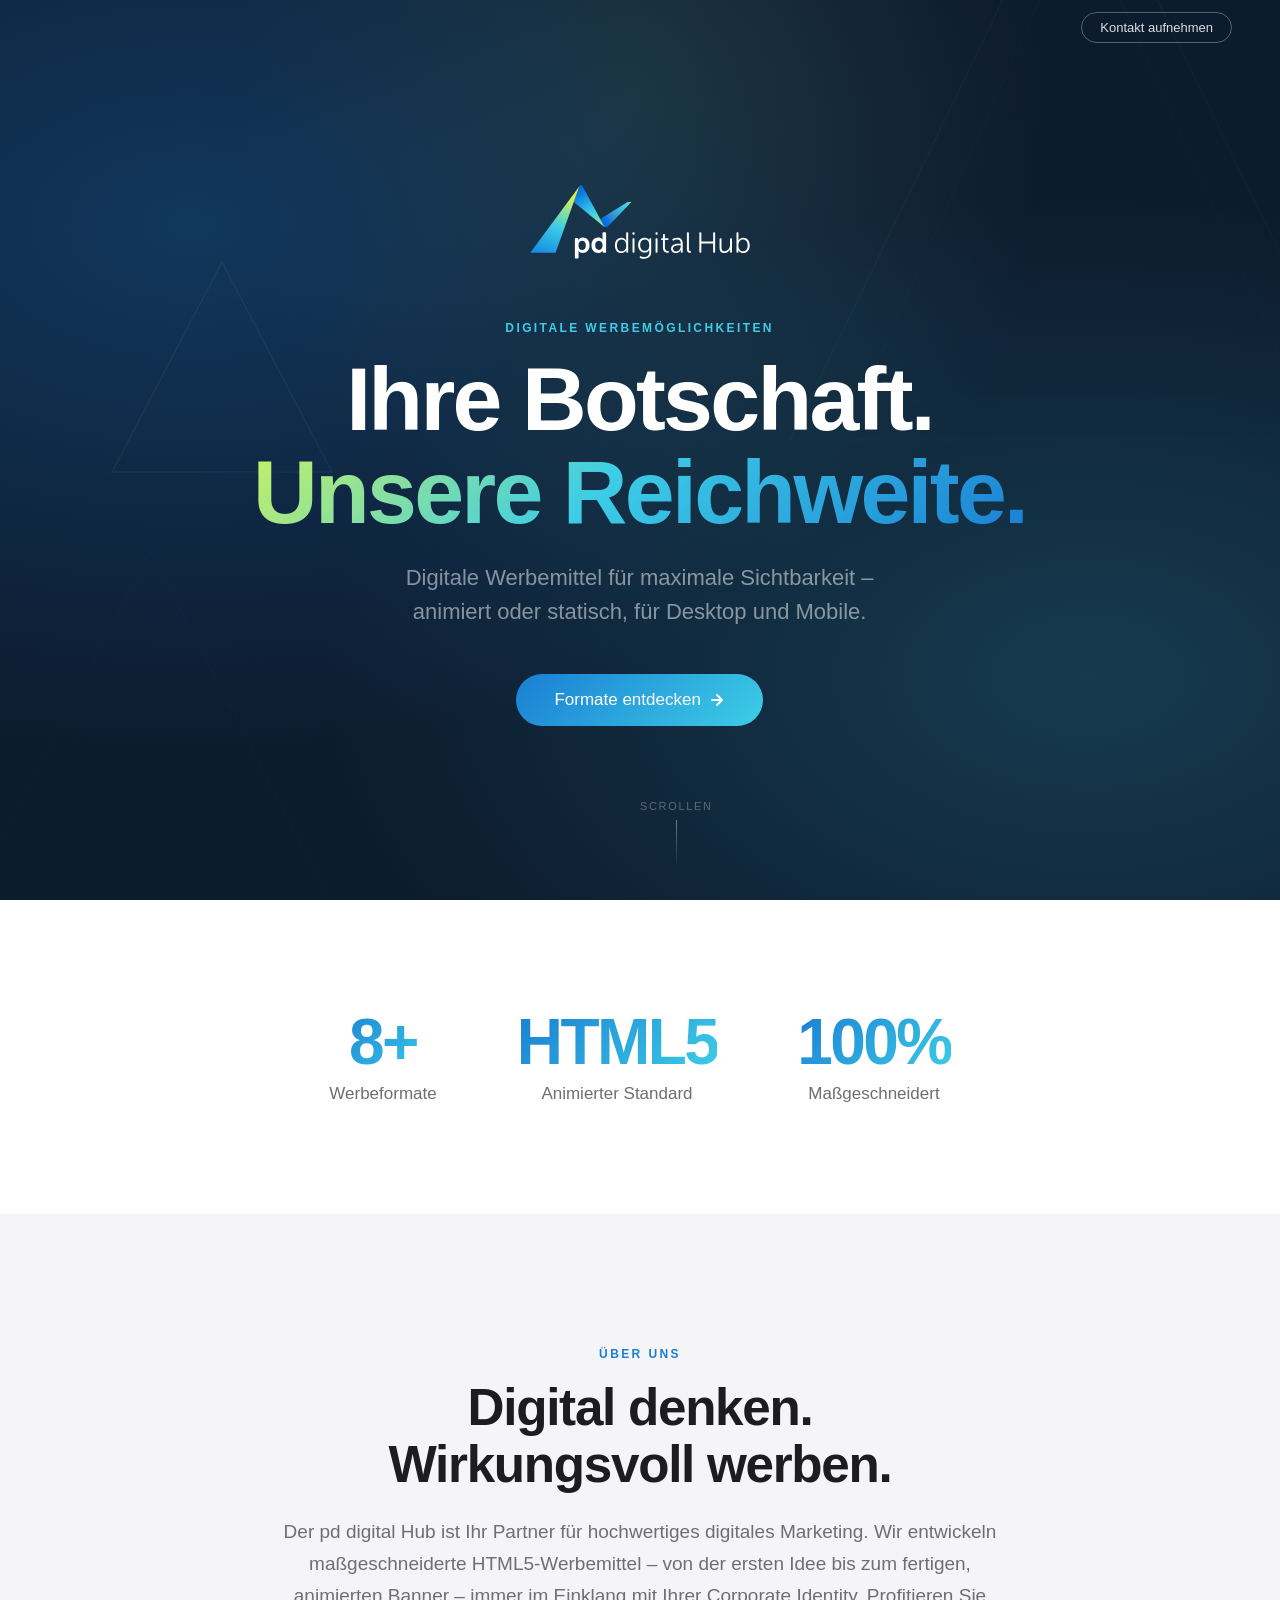
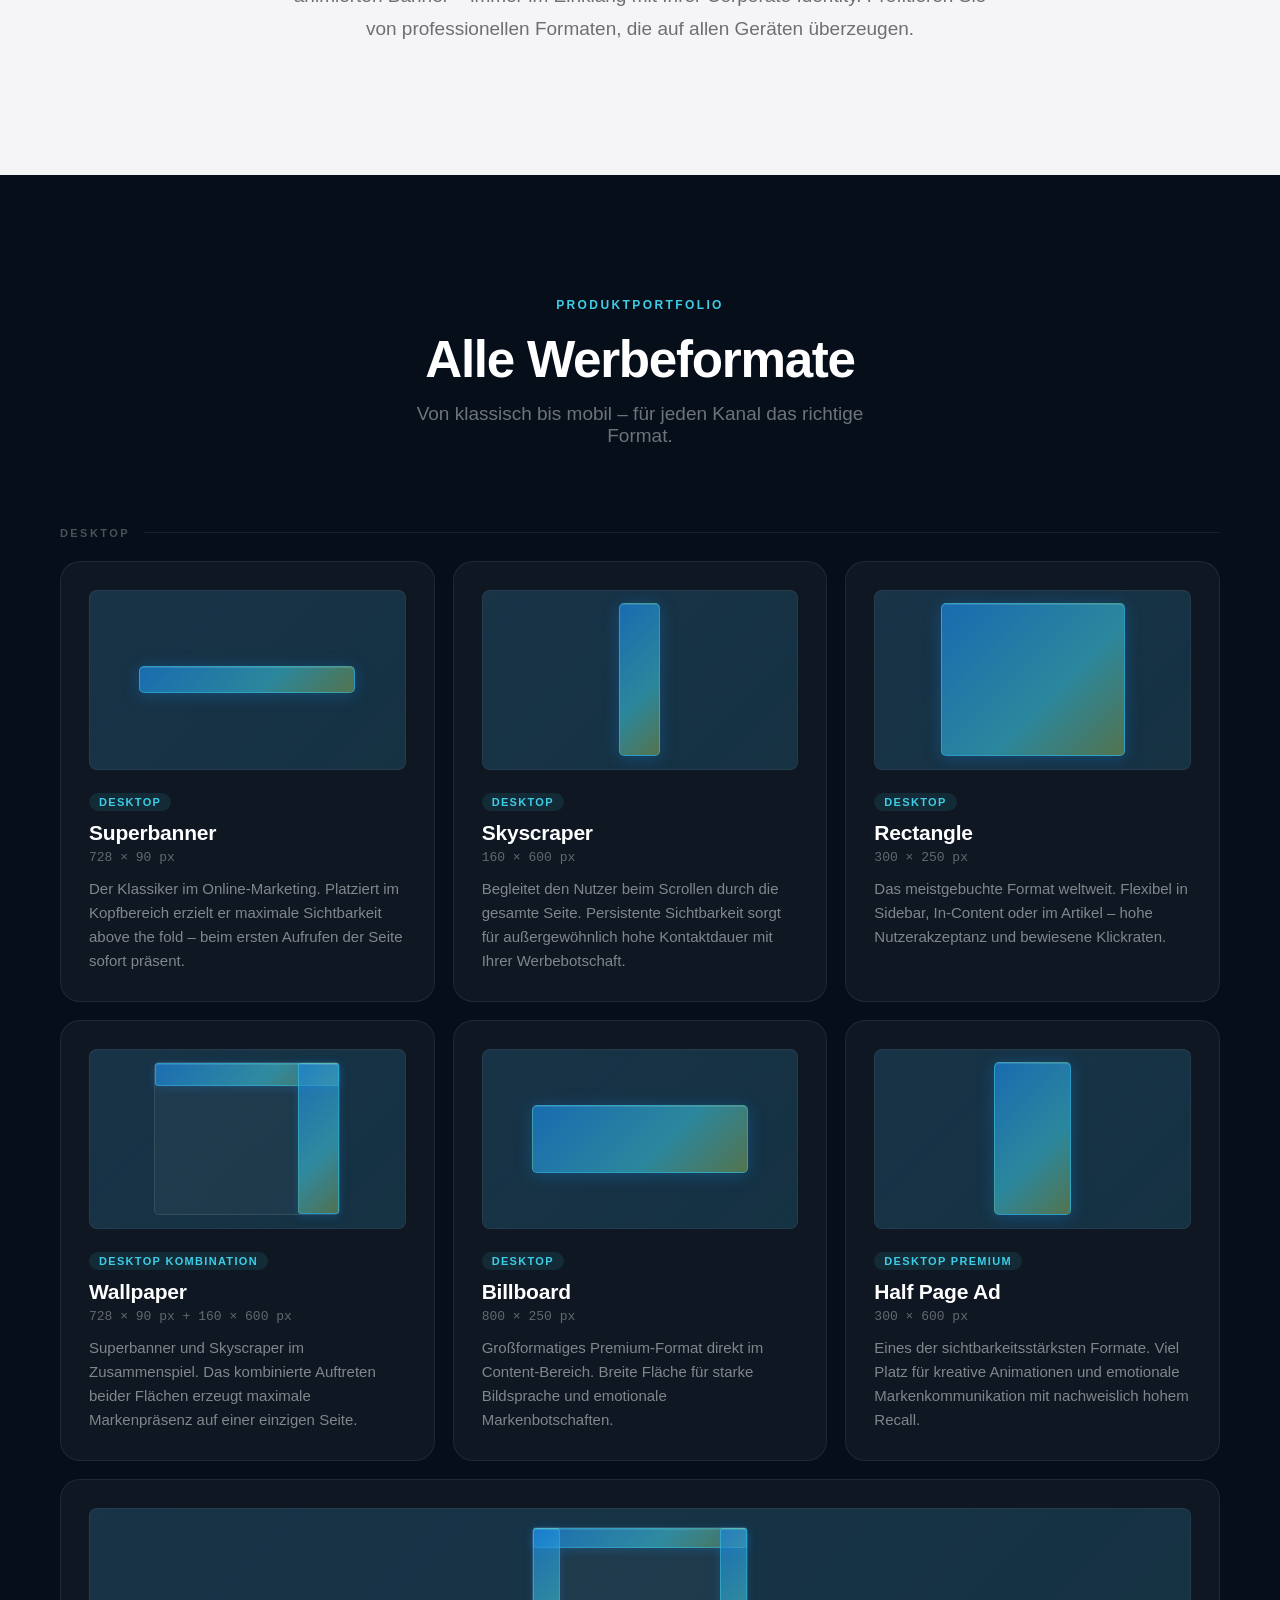
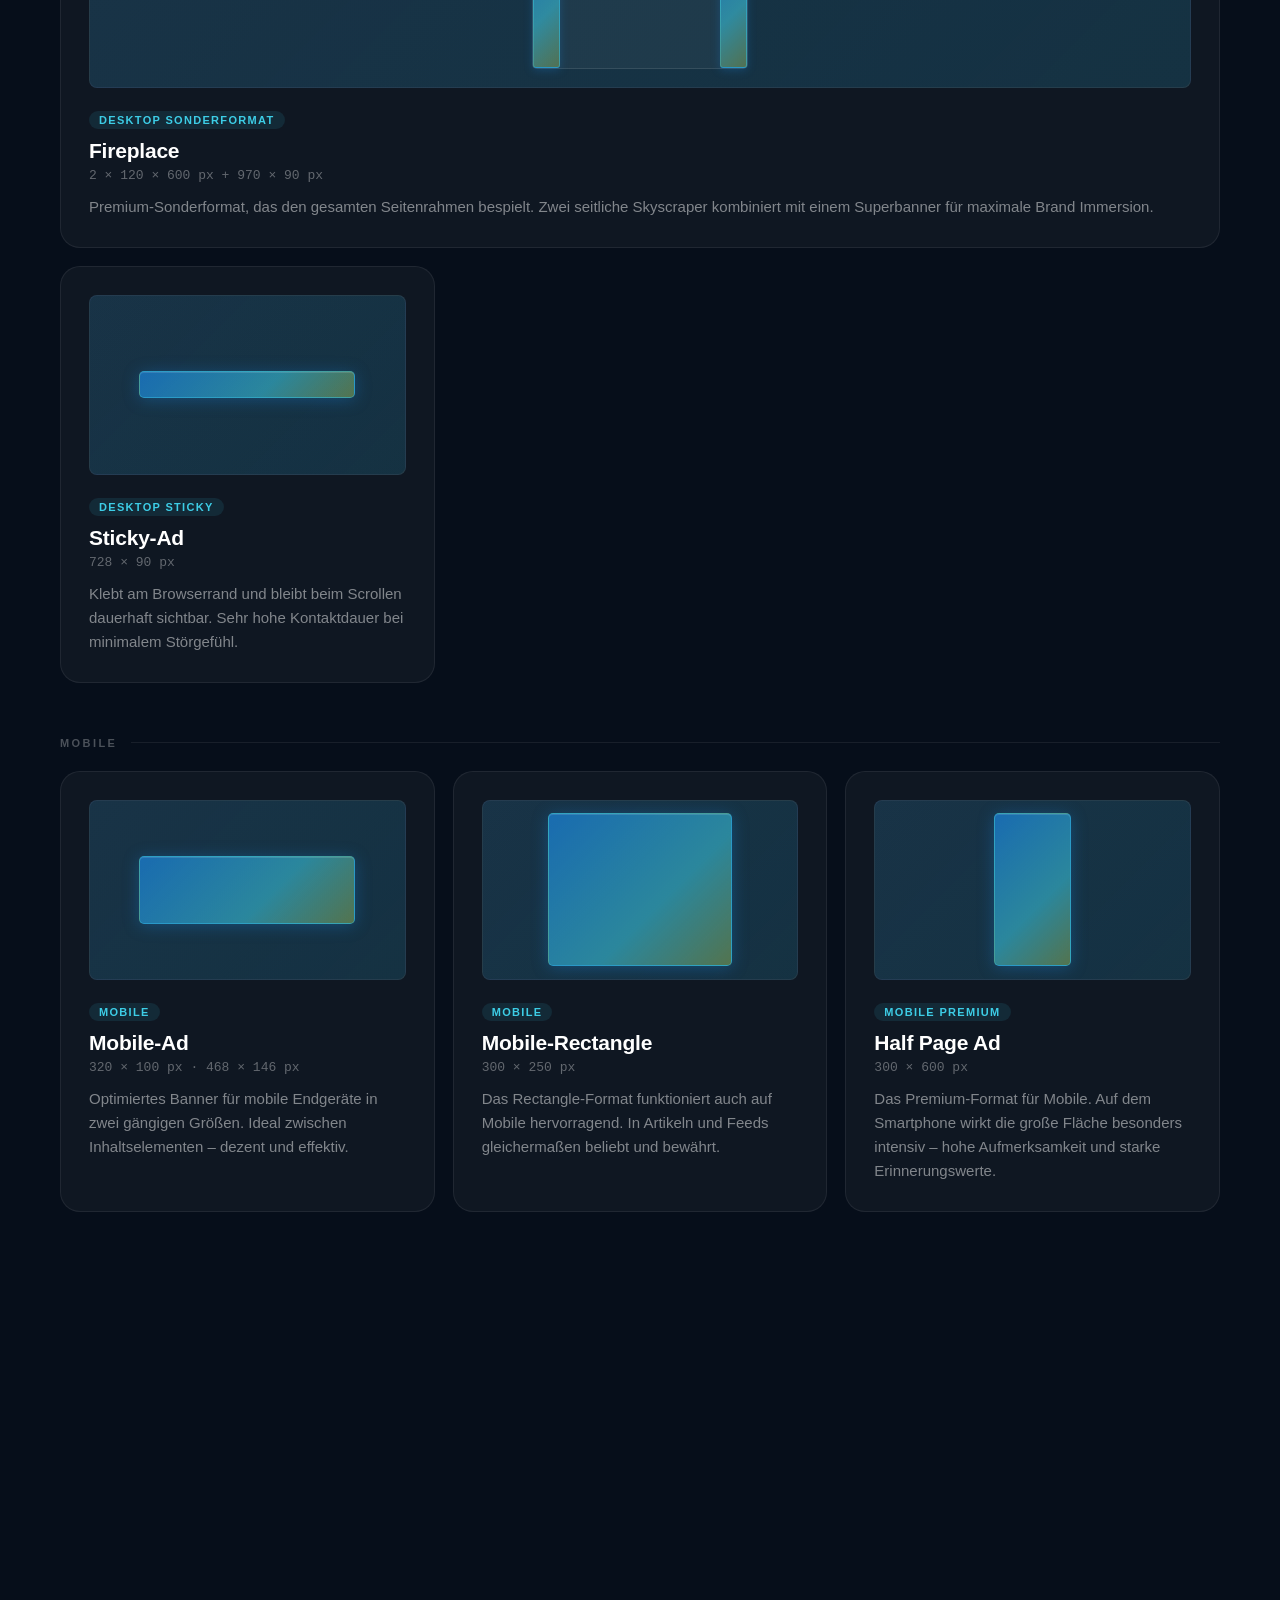
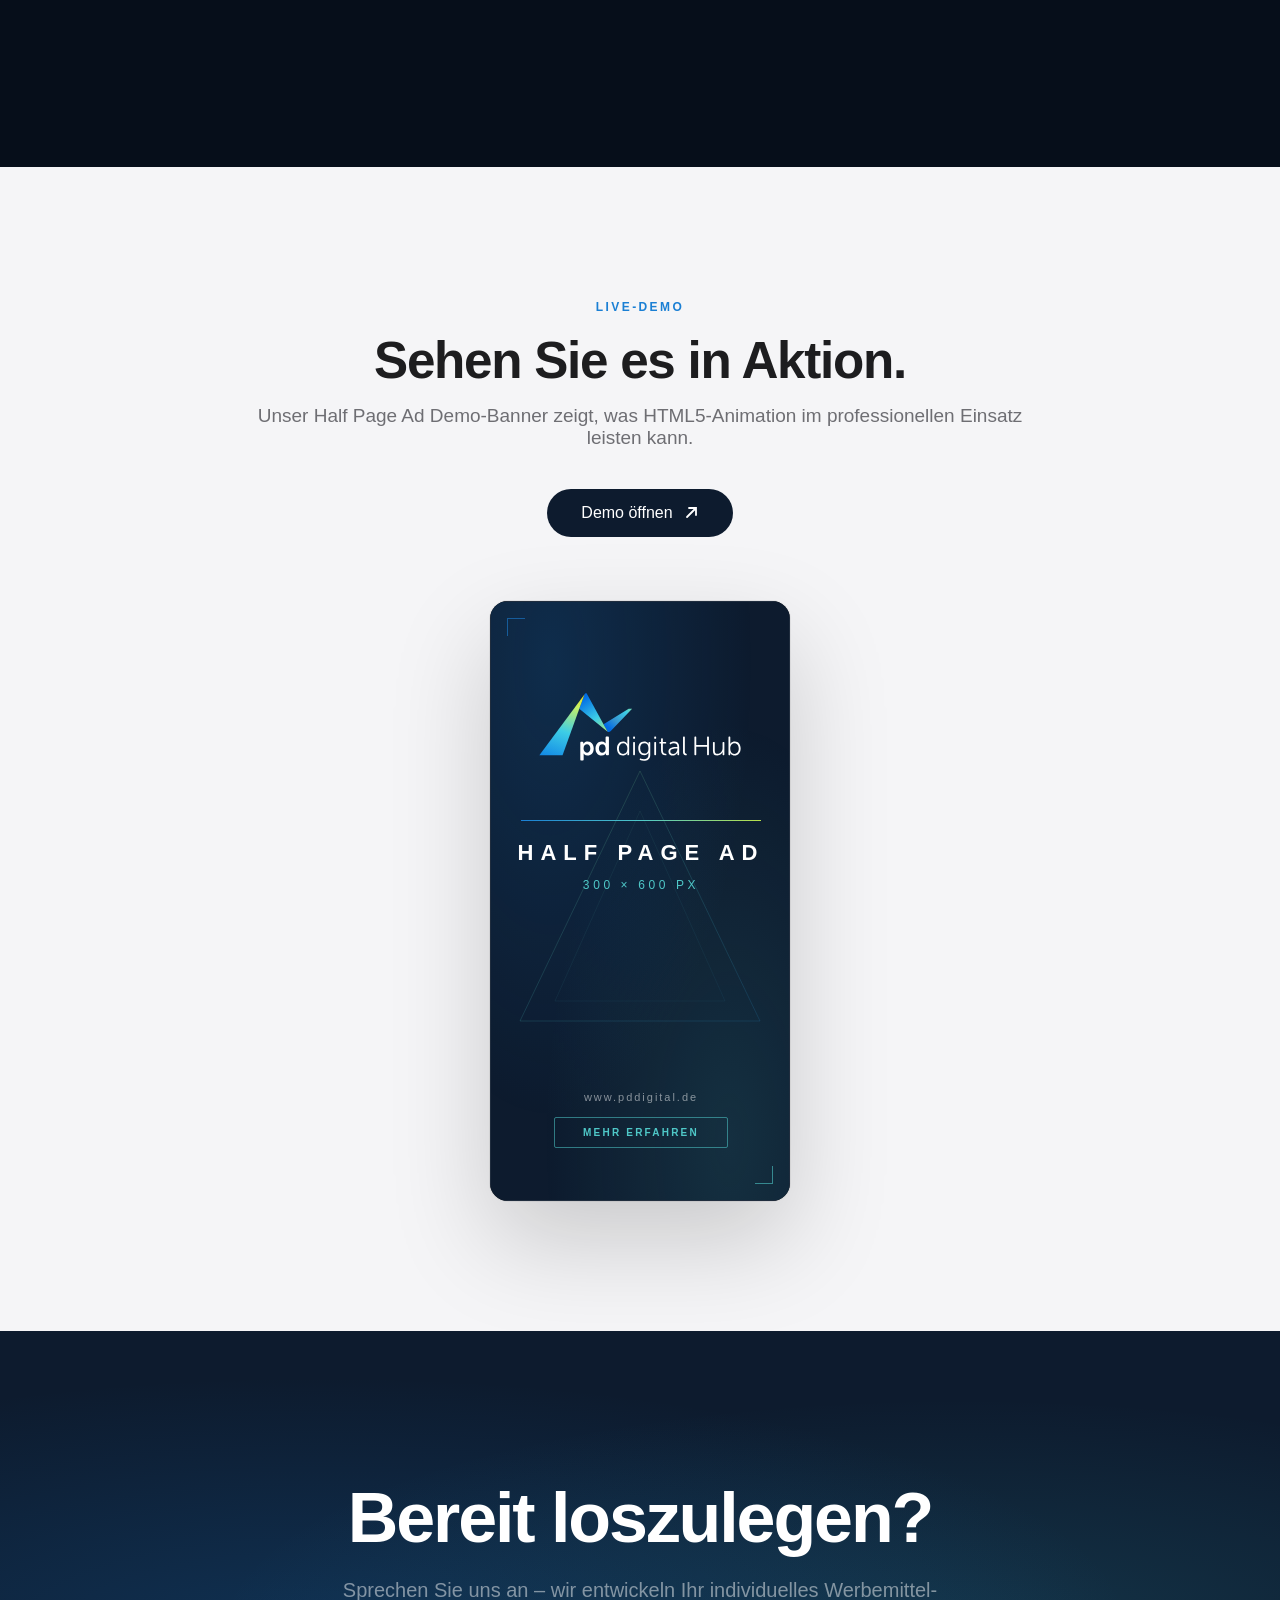
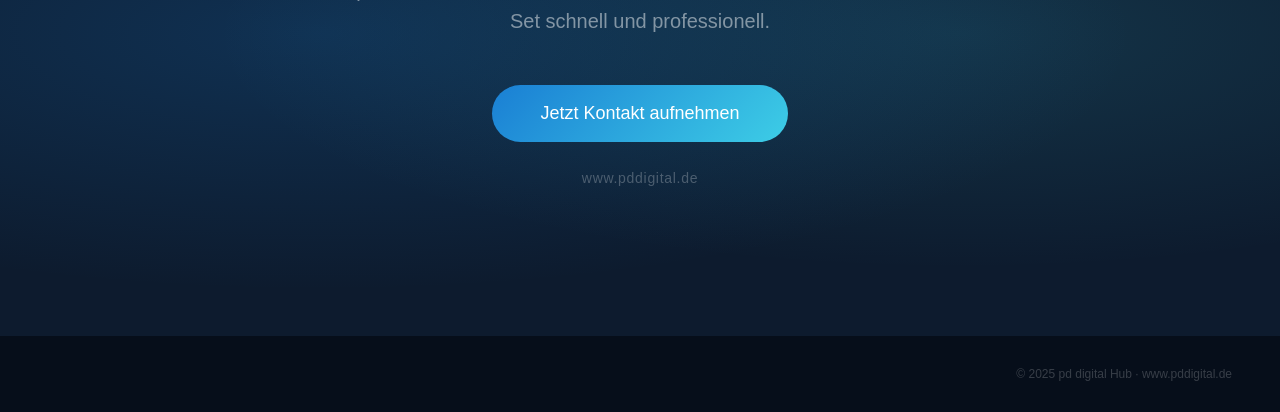
==== commit f916ea95: "Uniform format cards with proportional CSS ad-shape mockups Each fcard-preview is now a fixed 180px " ====
--- a/clients/pd-digital/onepager/index.html
+++ b/clients/pd-digital/onepager/index.html
@@ -234,6 +234,38 @@
   grid-template-columns:repeat(auto-fill,minmax(310px,1fr));
   gap:18px; max-width:1160px; margin:0 auto;
 }
+
+/* ── AD MOCKUP SHAPES ───────────────────────────────── */
+.fcard-preview {
+  height: 180px !important;
+}
+.ad-shape {
+  background: linear-gradient(135deg, rgba(26,127,212,0.75) 0%, rgba(61,205,230,0.55) 60%, rgba(200,240,100,0.35) 100%);
+  border-radius: 5px;
+  border: 1px solid rgba(61,205,230,0.45);
+  box-shadow: 0 2px 16px rgba(26,127,212,0.35), inset 0 1px 0 rgba(255,255,255,0.12);
+  position: relative; z-index: 1;
+  min-width: 6px; min-height: 6px;
+}
+.ad-comp-page {
+  position: relative;
+  background: rgba(255,255,255,0.04);
+  border: 1px solid rgba(255,255,255,0.1);
+  border-radius: 5px;
+  z-index: 1;
+  flex-shrink: 0;
+}
+.ad-piece {
+  position: absolute;
+  background: linear-gradient(135deg, rgba(26,127,212,0.75) 0%, rgba(61,205,230,0.55) 60%, rgba(200,240,100,0.3) 100%);
+  border: 1px solid rgba(61,205,230,0.4);
+  box-shadow: 0 2px 10px rgba(26,127,212,0.3), inset 0 1px 0 rgba(255,255,255,0.1);
+  border-radius: 3px;
+}
+.ad-piece-top    { top: 0; left: 0; right: 0; }
+.ad-piece-left   { top: 0; left: 0; bottom: 0; }
+.ad-piece-right  { top: 0; right: 0; bottom: 0; }
+
 .fcard {
   background:rgba(255,255,255,0.04);
   border:1px solid rgba(255,255,255,0.07);
@@ -778,688 +810,56 @@
     <div class="formats-grid">
     <div class="format-section-label"><span>Desktop</span></div>
     <div class="fcard">
-      <div class="fcard-preview" style="height:44px;"><svg version="1.1" id="MINI_logo" width="110" height="43" xmlns="http://www.w3.org/2000/svg" xmlns:xlink="http://www.w3.org/1999/xlink" x="0px" y="0px"
-	 viewBox="0 0 166.39 65.2" style="enable-background:new 0 0 166.39 65.2;" xml:space="preserve">
-<style type="text/css">
-	.MINI_st0{fill:url(#MINI_SVGID_1_);}
-	.MINI_st1{fill:url(#MINI_SVGID_2_);}
-	.MINI_st2{fill:url(#MINI_SVGID_3_);}
-</style>
-<g>
-	<linearGradient id="MINI_SVGID_1_" gradientUnits="userSpaceOnUse" x1="84.782" y1="5.7049" x2="55.5431" y2="35.9557">
-		<stop  offset="0.0186" style="stop-color:#FFDC00"/>
-		<stop  offset="0.1653" style="stop-color:#C8F064"/>
-		<stop  offset="0.4721" style="stop-color:#3DCDE6"/>
-		<stop  offset="0.7099" style="stop-color:#3595D2"/>
-		<stop  offset="0.8885" style="stop-color:#006CE5"/>
-	</linearGradient>
-	<path class="MINI_st0" d="M74.62,18.78L55.61,30.47l3.09,5.68c0.28,0.16,0.69,0.16,1,0.16c0.61,0,1.17-0.46,1.94-1.27l15.6-16.27H74.62z
-		"/>
-	<linearGradient id="MINI_SVGID_2_" gradientUnits="userSpaceOnUse" x1="66.0922" y1="48.2799" x2="38.8873" y2="11.4285">
-		<stop  offset="0.0186" style="stop-color:#FFDC00"/>
-		<stop  offset="0.2228" style="stop-color:#C8F064"/>
-		<stop  offset="0.6044" style="stop-color:#3DCDE6"/>
-		<stop  offset="1" style="stop-color:#006CE5"/>
-	</linearGradient>
-	<path class="MINI_st1" d="M43.32,7.87l15.38,28.29L37.23,18.78l3.92-10.91c0.36-0.48,0.65-0.78,1.1-0.78
-		C42.81,7.09,43.04,7.44,43.32,7.87z"/>
-	<linearGradient id="MINI_SVGID_3_" gradientUnits="userSpaceOnUse" x1="35.1623" y1="0.8092" x2="11.589" y2="65.5764">
-		<stop  offset="0.0186" style="stop-color:#FFDC00"/>
-		<stop  offset="0.2228" style="stop-color:#C8F064"/>
-		<stop  offset="0.5274" style="stop-color:#3DCDE6"/>
-		<stop  offset="1" style="stop-color:#006CE5"/>
-	</linearGradient>
-	<polygon class="MINI_st2" points="41.16,7.87 7.08,53.86 24.62,53.86 	"/>
-	<g fill="#ffffff">
-		<path d="M38.04,44.5c0-0.54,0.3-0.84,0.84-0.84h0.64c0.54,0,0.82,0.3,0.82,0.7v0.46c0,0.22-0.02,0.4-0.02,0.4h0.04
-			c0,0,0.9-1.81,3.29-1.81c2.77,0,4.56,2.19,4.56,5.36c0,3.25-2.01,5.36-4.7,5.36c-2.13,0-2.95-1.57-2.95-1.57h-0.04
-			c0,0,0.06,0.36,0.06,0.88v3.61c0,0.56-0.28,0.84-0.84,0.84h-0.86c-0.54,0-0.84-0.28-0.84-0.84V44.5z M43.06,51.99
-			c1.41,0,2.57-1.14,2.57-3.17c0-1.95-1.04-3.21-2.53-3.21c-1.32,0-2.59,0.96-2.59,3.23C40.51,50.42,41.39,51.99,43.06,51.99z"/>
-		<path d="M54.18,43.42c2.25,0,2.99,1.47,2.99,1.47h0.04c0,0-0.04-0.26-0.04-0.58v-3.81c0-0.54,0.28-0.84,0.82-0.84h0.88
-			c0.54,0,0.82,0.3,0.82,0.84v12.57c0,0.56-0.28,0.84-0.82,0.84h-0.74c-0.54,0-0.82-0.26-0.82-0.76v-0.4c0-0.2,0.04-0.36,0.04-0.36
-			h-0.04c0,0-0.86,1.77-3.21,1.77c-2.77,0-4.56-2.19-4.56-5.36C49.54,45.52,51.47,43.42,54.18,43.42z M54.66,51.99
-			c1.32,0,2.57-0.96,2.57-3.23c0-1.59-0.82-3.15-2.55-3.15c-1.39,0-2.57,1.14-2.57,3.17C52.11,50.72,53.15,51.99,54.66,51.99z"/>
-		<path d="M70.34,43.56c2.45,0,3.31,2.03,3.31,2.03h0.04c0,0-0.06-0.34-0.06-0.76v-4.54c0-0.32,0.18-0.5,0.5-0.5h0.38
-			c0.32,0,0.48,0.18,0.48,0.5v13.11c0,0.32-0.16,0.5-0.48,0.5h-0.34c-0.32,0-0.5-0.16-0.5-0.48v-0.76c0-0.36,0.08-0.62,0.08-0.62
-			h-0.04c0,0-0.86,2.11-3.51,2.11c-2.71,0-4.4-2.17-4.4-5.3C65.8,45.64,67.69,43.56,70.34,43.56z M70.4,52.91
-			c1.69,0,3.27-1.2,3.27-4.08c0-2.05-1.04-4.04-3.21-4.04c-1.79,0-3.25,1.49-3.25,4.04C67.21,51.33,68.51,52.91,70.4,52.91z"/>
-		<path d="M77.97,41.01v-0.72c0-0.32,0.16-0.5,0.48-0.5h0.5c0.32,0,0.48,0.18,0.48,0.5v0.72c0,0.32-0.16,0.48-0.48,0.48h-0.5
-			C78.13,41.49,77.97,41.33,77.97,41.01z M78.01,44.3c0-0.32,0.18-0.5,0.5-0.5h0.38c0.32,0,0.48,0.18,0.48,0.5v9.09
-			c0,0.32-0.16,0.5-0.48,0.5h-0.38c-0.32,0-0.5-0.18-0.5-0.5V44.3z"/>
-		<path d="M83.77,56.36c0.44,0.2,1.22,0.52,2.35,0.52c1.87,0,3.47-0.92,3.47-3.17v-1.04c0-0.38,0.06-0.72,0.06-0.72h-0.04
-			c-0.6,1.14-1.63,1.89-3.21,1.89c-2.71,0-4.5-2.13-4.5-5.24c0-2.97,1.65-5.04,4.46-5.04c2.61,0,3.29,1.85,3.29,1.85h0.04
-			c0,0-0.04-0.14-0.04-0.34v-0.82c0-0.26,0.16-0.44,0.48-0.44h0.32c0.32,0,0.5,0.18,0.5,0.5v9.35c0,3.21-2.39,4.46-4.8,4.46
-			c-1.04,0-2.07-0.22-2.91-0.6c-0.3-0.14-0.38-0.34-0.24-0.64l0.12-0.28C83.27,56.32,83.45,56.24,83.77,56.36z M89.61,48.7
-			c0-2.99-1.45-3.91-3.13-3.91c-2.05,0-3.17,1.45-3.17,3.77c0,2.53,1.3,4.06,3.29,4.06C88.21,52.61,89.61,51.63,89.61,48.7z"/>
-		<path d="M93.95,41.01v-0.72c0-0.32,0.16-0.5,0.48-0.5h0.5c0.32,0,0.48,0.18,0.48,0.5v0.72c0,0.32-0.16,0.48-0.48,0.48h-0.5
-			C94.11,41.49,93.95,41.33,93.95,41.01z M93.99,44.3c0-0.32,0.18-0.5,0.5-0.5h0.38c0.32,0,0.48,0.18,0.48,0.5v9.09
-			c0,0.32-0.16,0.5-0.48,0.5h-0.38c-0.32,0-0.5-0.18-0.5-0.5V44.3z"/>
-		<path d="M99.11,45.02h-0.84c-0.32,0-0.48-0.16-0.48-0.48v-0.16c0-0.32,0.16-0.5,0.48-0.5h0.86v-2.37c0-0.32,0.18-0.5,0.5-0.5h0.36
-			c0.32,0,0.48,0.18,0.48,0.5v2.37h2.05c0.32,0,0.5,0.18,0.5,0.5v0.16c0,0.32-0.18,0.48-0.5,0.48h-2.05v5.06
-			c0,2.33,1.43,2.61,2.21,2.65c0.4,0.04,0.54,0.16,0.54,0.5v0.26c0,0.32-0.16,0.48-0.56,0.48c-2.21,0-3.55-1.34-3.55-3.71V45.02z"/>
-		<path d="M110.87,47.71h0.58v-0.32c0-1.95-1.06-2.61-2.49-2.61c-1.12,0-1.99,0.42-2.45,0.7c-0.28,0.14-0.5,0.1-0.68-0.16l-0.12-0.2
-			c-0.16-0.26-0.12-0.52,0.14-0.68c0.52-0.32,1.65-0.88,3.21-0.88c2.41,0,3.75,1.34,3.75,3.87v5.96c0,0.32-0.16,0.5-0.48,0.5h-0.32
-			c-0.32,0-0.5-0.16-0.5-0.5v-0.8c0-0.46,0.06-0.76,0.06-0.76h-0.04c0.02,0-0.9,2.31-3.41,2.31c-1.71,0-3.41-1-3.41-2.95
-			C104.71,47.89,108.92,47.71,110.87,47.71z M108.36,52.99c1.95,0,3.09-2.01,3.09-3.77v-0.48h-0.56c-1.59,0-4.78,0.06-4.78,2.33
-			C106.11,52.01,106.85,52.99,108.36,52.99z"/>
-		<path d="M115.75,40.28c0-0.32,0.16-0.5,0.48-0.5h0.38c0.32,0,0.5,0.18,0.5,0.5v10.98c0,1.26,0.6,1.41,1.04,1.47
-			c0.24,0.02,0.42,0.14,0.42,0.44v0.3c0,0.3-0.14,0.5-0.52,0.5c-0.82,0-2.31-0.26-2.31-2.47V40.28z"/>
-		<path d="M124.36,40.28c0-0.32,0.16-0.5,0.48-0.5h0.42c0.3,0,0.48,0.18,0.48,0.5v5.92h8.19v-5.92c0-0.32,0.16-0.5,0.48-0.5h0.4
-			c0.32,0,0.5,0.18,0.5,0.5v13.11c0,0.32-0.18,0.5-0.5,0.5h-0.4c-0.32,0-0.48-0.18-0.48-0.5v-5.94h-8.19v5.94
-			c0,0.32-0.18,0.5-0.48,0.5h-0.42c-0.32,0-0.48-0.18-0.48-0.5V40.28z"/>
-		<path d="M138.37,44.3c0-0.32,0.16-0.5,0.48-0.5h0.38c0.32,0,0.5,0.18,0.5,0.5v5.56c0,1.59,0.24,2.99,2.19,2.99
-			c2.31,0,3.73-2.03,3.73-4.22V44.3c0-0.32,0.18-0.5,0.5-0.5h0.38c0.32,0,0.48,0.18,0.48,0.5v9.09c0,0.32-0.16,0.5-0.48,0.5h-0.36
-			c-0.32,0-0.48-0.18-0.48-0.5v-1.16c0-0.4,0.06-0.72,0.06-0.72h-0.04c-0.38,0.98-1.75,2.63-3.97,2.63c-2.39,0-3.37-1.28-3.37-3.91
-			V44.3z"/>
-		<path d="M150.12,40.28c0-0.32,0.16-0.5,0.48-0.5h0.38c0.32,0,0.5,0.18,0.5,0.5v4.52c0,0.46-0.08,0.82-0.08,0.82h0.04
-			c0,0,0.88-2.07,3.47-2.07c2.71,0,4.4,2.17,4.4,5.28c0,3.21-1.91,5.3-4.56,5.3c-2.45,0-3.37-2.11-3.37-2.11h-0.04
-			c0,0,0.08,0.3,0.08,0.74v0.66c0,0.28-0.18,0.46-0.5,0.46h-0.32c-0.32,0-0.48-0.18-0.48-0.5V40.28z M154.63,52.91
-			c1.81,0,3.27-1.49,3.27-4.05c0-2.47-1.32-4.06-3.19-4.06c-1.69,0-3.27,1.2-3.27,4.06C151.44,50.92,152.48,52.91,154.63,52.91z"/>
-	</g>
-</g>
-</svg></div>
+      <div class="fcard-preview"><div class="ad-shape" style="width:216px;height:27px;"></div></div>
       <span class="fcard-tag">Desktop</span>
       <div class="fcard-name">Superbanner</div>
       <div class="fcard-size">728 × 90 px</div>
       <div class="fcard-desc">Der Klassiker im Online-Marketing. Platziert im Kopfbereich erzielt er maximale Sichtbarkeit above the fold – beim ersten Aufrufen der Seite sofort präsent.</div>
     </div>
     <div class="fcard">
-      <div class="fcard-preview" style="height:240px;"><svg version="1.1" id="MINI_logo" width="110" height="43" xmlns="http://www.w3.org/2000/svg" xmlns:xlink="http://www.w3.org/1999/xlink" x="0px" y="0px"
-	 viewBox="0 0 166.39 65.2" style="enable-background:new 0 0 166.39 65.2;" xml:space="preserve">
-<style type="text/css">
-	.MINI_st0{fill:url(#MINI_SVGID_1_);}
-	.MINI_st1{fill:url(#MINI_SVGID_2_);}
-	.MINI_st2{fill:url(#MINI_SVGID_3_);}
-</style>
-<g>
-	<linearGradient id="MINI_SVGID_1_" gradientUnits="userSpaceOnUse" x1="84.782" y1="5.7049" x2="55.5431" y2="35.9557">
-		<stop  offset="0.0186" style="stop-color:#FFDC00"/>
-		<stop  offset="0.1653" style="stop-color:#C8F064"/>
-		<stop  offset="0.4721" style="stop-color:#3DCDE6"/>
-		<stop  offset="0.7099" style="stop-color:#3595D2"/>
-		<stop  offset="0.8885" style="stop-color:#006CE5"/>
-	</linearGradient>
-	<path class="MINI_st0" d="M74.62,18.78L55.61,30.47l3.09,5.68c0.28,0.16,0.69,0.16,1,0.16c0.61,0,1.17-0.46,1.94-1.27l15.6-16.27H74.62z
-		"/>
-	<linearGradient id="MINI_SVGID_2_" gradientUnits="userSpaceOnUse" x1="66.0922" y1="48.2799" x2="38.8873" y2="11.4285">
-		<stop  offset="0.0186" style="stop-color:#FFDC00"/>
-		<stop  offset="0.2228" style="stop-color:#C8F064"/>
-		<stop  offset="0.6044" style="stop-color:#3DCDE6"/>
-		<stop  offset="1" style="stop-color:#006CE5"/>
-	</linearGradient>
-	<path class="MINI_st1" d="M43.32,7.87l15.38,28.29L37.23,18.78l3.92-10.91c0.36-0.48,0.65-0.78,1.1-0.78
-		C42.81,7.09,43.04,7.44,43.32,7.87z"/>
-	<linearGradient id="MINI_SVGID_3_" gradientUnits="userSpaceOnUse" x1="35.1623" y1="0.8092" x2="11.589" y2="65.5764">
-		<stop  offset="0.0186" style="stop-color:#FFDC00"/>
-		<stop  offset="0.2228" style="stop-color:#C8F064"/>
-		<stop  offset="0.5274" style="stop-color:#3DCDE6"/>
-		<stop  offset="1" style="stop-color:#006CE5"/>
-	</linearGradient>
-	<polygon class="MINI_st2" points="41.16,7.87 7.08,53.86 24.62,53.86 	"/>
-	<g fill="#ffffff">
-		<path d="M38.04,44.5c0-0.54,0.3-0.84,0.84-0.84h0.64c0.54,0,0.82,0.3,0.82,0.7v0.46c0,0.22-0.02,0.4-0.02,0.4h0.04
-			c0,0,0.9-1.81,3.29-1.81c2.77,0,4.56,2.19,4.56,5.36c0,3.25-2.01,5.36-4.7,5.36c-2.13,0-2.95-1.57-2.95-1.57h-0.04
-			c0,0,0.06,0.36,0.06,0.88v3.61c0,0.56-0.28,0.84-0.84,0.84h-0.86c-0.54,0-0.84-0.28-0.84-0.84V44.5z M43.06,51.99
-			c1.41,0,2.57-1.14,2.57-3.17c0-1.95-1.04-3.21-2.53-3.21c-1.32,0-2.59,0.96-2.59,3.23C40.51,50.42,41.39,51.99,43.06,51.99z"/>
-		<path d="M54.18,43.42c2.25,0,2.99,1.47,2.99,1.47h0.04c0,0-0.04-0.26-0.04-0.58v-3.81c0-0.54,0.28-0.84,0.82-0.84h0.88
-			c0.54,0,0.82,0.3,0.82,0.84v12.57c0,0.56-0.28,0.84-0.82,0.84h-0.74c-0.54,0-0.82-0.26-0.82-0.76v-0.4c0-0.2,0.04-0.36,0.04-0.36
-			h-0.04c0,0-0.86,1.77-3.21,1.77c-2.77,0-4.56-2.19-4.56-5.36C49.54,45.52,51.47,43.42,54.18,43.42z M54.66,51.99
-			c1.32,0,2.57-0.96,2.57-3.23c0-1.59-0.82-3.15-2.55-3.15c-1.39,0-2.57,1.14-2.57,3.17C52.11,50.72,53.15,51.99,54.66,51.99z"/>
-		<path d="M70.34,43.56c2.45,0,3.31,2.03,3.31,2.03h0.04c0,0-0.06-0.34-0.06-0.76v-4.54c0-0.32,0.18-0.5,0.5-0.5h0.38
-			c0.32,0,0.48,0.18,0.48,0.5v13.11c0,0.32-0.16,0.5-0.48,0.5h-0.34c-0.32,0-0.5-0.16-0.5-0.48v-0.76c0-0.36,0.08-0.62,0.08-0.62
-			h-0.04c0,0-0.86,2.11-3.51,2.11c-2.71,0-4.4-2.17-4.4-5.3C65.8,45.64,67.69,43.56,70.34,43.56z M70.4,52.91
-			c1.69,0,3.27-1.2,3.27-4.08c0-2.05-1.04-4.04-3.21-4.04c-1.79,0-3.25,1.49-3.25,4.04C67.21,51.33,68.51,52.91,70.4,52.91z"/>
-		<path d="M77.97,41.01v-0.72c0-0.32,0.16-0.5,0.48-0.5h0.5c0.32,0,0.48,0.18,0.48,0.5v0.72c0,0.32-0.16,0.48-0.48,0.48h-0.5
-			C78.13,41.49,77.97,41.33,77.97,41.01z M78.01,44.3c0-0.32,0.18-0.5,0.5-0.5h0.38c0.32,0,0.48,0.18,0.48,0.5v9.09
-			c0,0.32-0.16,0.5-0.48,0.5h-0.38c-0.32,0-0.5-0.18-0.5-0.5V44.3z"/>
-		<path d="M83.77,56.36c0.44,0.2,1.22,0.52,2.35,0.52c1.87,0,3.47-0.92,3.47-3.17v-1.04c0-0.38,0.06-0.72,0.06-0.72h-0.04
-			c-0.6,1.14-1.63,1.89-3.21,1.89c-2.71,0-4.5-2.13-4.5-5.24c0-2.97,1.65-5.04,4.46-5.04c2.61,0,3.29,1.85,3.29,1.85h0.04
-			c0,0-0.04-0.14-0.04-0.34v-0.82c0-0.26,0.16-0.44,0.48-0.44h0.32c0.32,0,0.5,0.18,0.5,0.5v9.35c0,3.21-2.39,4.46-4.8,4.46
-			c-1.04,0-2.07-0.22-2.91-0.6c-0.3-0.14-0.38-0.34-0.24-0.64l0.12-0.28C83.27,56.32,83.45,56.24,83.77,56.36z M89.61,48.7
-			c0-2.99-1.45-3.91-3.13-3.91c-2.05,0-3.17,1.45-3.17,3.77c0,2.53,1.3,4.06,3.29,4.06C88.21,52.61,89.61,51.63,89.61,48.7z"/>
-		<path d="M93.95,41.01v-0.72c0-0.32,0.16-0.5,0.48-0.5h0.5c0.32,0,0.48,0.18,0.48,0.5v0.72c0,0.32-0.16,0.48-0.48,0.48h-0.5
-			C94.11,41.49,93.95,41.33,93.95,41.01z M93.99,44.3c0-0.32,0.18-0.5,0.5-0.5h0.38c0.32,0,0.48,0.18,0.48,0.5v9.09
-			c0,0.32-0.16,0.5-0.48,0.5h-0.38c-0.32,0-0.5-0.18-0.5-0.5V44.3z"/>
-		<path d="M99.11,45.02h-0.84c-0.32,0-0.48-0.16-0.48-0.48v-0.16c0-0.32,0.16-0.5,0.48-0.5h0.86v-2.37c0-0.32,0.18-0.5,0.5-0.5h0.36
-			c0.32,0,0.48,0.18,0.48,0.5v2.37h2.05c0.32,0,0.5,0.18,0.5,0.5v0.16c0,0.32-0.18,0.48-0.5,0.48h-2.05v5.06
-			c0,2.33,1.43,2.61,2.21,2.65c0.4,0.04,0.54,0.16,0.54,0.5v0.26c0,0.32-0.16,0.48-0.56,0.48c-2.21,0-3.55-1.34-3.55-3.71V45.02z"/>
-		<path d="M110.87,47.71h0.58v-0.32c0-1.95-1.06-2.61-2.49-2.61c-1.12,0-1.99,0.42-2.45,0.7c-0.28,0.14-0.5,0.1-0.68-0.16l-0.12-0.2
-			c-0.16-0.26-0.12-0.52,0.14-0.68c0.52-0.32,1.65-0.88,3.21-0.88c2.41,0,3.75,1.34,3.75,3.87v5.96c0,0.32-0.16,0.5-0.48,0.5h-0.32
-			c-0.32,0-0.5-0.16-0.5-0.5v-0.8c0-0.46,0.06-0.76,0.06-0.76h-0.04c0.02,0-0.9,2.31-3.41,2.31c-1.71,0-3.41-1-3.41-2.95
-			C104.71,47.89,108.92,47.71,110.87,47.71z M108.36,52.99c1.95,0,3.09-2.01,3.09-3.77v-0.48h-0.56c-1.59,0-4.78,0.06-4.78,2.33
-			C106.11,52.01,106.85,52.99,108.36,52.99z"/>
-		<path d="M115.75,40.28c0-0.32,0.16-0.5,0.48-0.5h0.38c0.32,0,0.5,0.18,0.5,0.5v10.98c0,1.26,0.6,1.41,1.04,1.47
-			c0.24,0.02,0.42,0.14,0.42,0.44v0.3c0,0.3-0.14,0.5-0.52,0.5c-0.82,0-2.31-0.26-2.31-2.47V40.28z"/>
-		<path d="M124.36,40.28c0-0.32,0.16-0.5,0.48-0.5h0.42c0.3,0,0.48,0.18,0.48,0.5v5.92h8.19v-5.92c0-0.32,0.16-0.5,0.48-0.5h0.4
-			c0.32,0,0.5,0.18,0.5,0.5v13.11c0,0.32-0.18,0.5-0.5,0.5h-0.4c-0.32,0-0.48-0.18-0.48-0.5v-5.94h-8.19v5.94
-			c0,0.32-0.18,0.5-0.48,0.5h-0.42c-0.32,0-0.48-0.18-0.48-0.5V40.28z"/>
-		<path d="M138.37,44.3c0-0.32,0.16-0.5,0.48-0.5h0.38c0.32,0,0.5,0.18,0.5,0.5v5.56c0,1.59,0.24,2.99,2.19,2.99
-			c2.31,0,3.73-2.03,3.73-4.22V44.3c0-0.32,0.18-0.5,0.5-0.5h0.38c0.32,0,0.48,0.18,0.48,0.5v9.09c0,0.32-0.16,0.5-0.48,0.5h-0.36
-			c-0.32,0-0.48-0.18-0.48-0.5v-1.16c0-0.4,0.06-0.72,0.06-0.72h-0.04c-0.38,0.98-1.75,2.63-3.97,2.63c-2.39,0-3.37-1.28-3.37-3.91
-			V44.3z"/>
-		<path d="M150.12,40.28c0-0.32,0.16-0.5,0.48-0.5h0.38c0.32,0,0.5,0.18,0.5,0.5v4.52c0,0.46-0.08,0.82-0.08,0.82h0.04
-			c0,0,0.88-2.07,3.47-2.07c2.71,0,4.4,2.17,4.4,5.28c0,3.21-1.91,5.3-4.56,5.3c-2.45,0-3.37-2.11-3.37-2.11h-0.04
-			c0,0,0.08,0.3,0.08,0.74v0.66c0,0.28-0.18,0.46-0.5,0.46h-0.32c-0.32,0-0.48-0.18-0.48-0.5V40.28z M154.63,52.91
-			c1.81,0,3.27-1.49,3.27-4.05c0-2.47-1.32-4.06-3.19-4.06c-1.69,0-3.27,1.2-3.27,4.06C151.44,50.92,152.48,52.91,154.63,52.91z"/>
-	</g>
-</g>
-</svg></div>
+      <div class="fcard-preview"><div class="ad-shape" style="width:41px;height:153px;"></div></div>
       <span class="fcard-tag">Desktop</span>
       <div class="fcard-name">Skyscraper</div>
       <div class="fcard-size">160 × 600 px</div>
       <div class="fcard-desc">Begleitet den Nutzer beim Scrollen durch die gesamte Seite. Persistente Sichtbarkeit sorgt für außergewöhnlich hohe Kontaktdauer mit Ihrer Werbebotschaft.</div>
     </div>
     <div class="fcard">
-      <div class="fcard-preview" style="height:156px;"><svg version="1.1" id="MINI_logo" width="110" height="43" xmlns="http://www.w3.org/2000/svg" xmlns:xlink="http://www.w3.org/1999/xlink" x="0px" y="0px"
-	 viewBox="0 0 166.39 65.2" style="enable-background:new 0 0 166.39 65.2;" xml:space="preserve">
-<style type="text/css">
-	.MINI_st0{fill:url(#MINI_SVGID_1_);}
-	.MINI_st1{fill:url(#MINI_SVGID_2_);}
-	.MINI_st2{fill:url(#MINI_SVGID_3_);}
-</style>
-<g>
-	<linearGradient id="MINI_SVGID_1_" gradientUnits="userSpaceOnUse" x1="84.782" y1="5.7049" x2="55.5431" y2="35.9557">
-		<stop  offset="0.0186" style="stop-color:#FFDC00"/>
-		<stop  offset="0.1653" style="stop-color:#C8F064"/>
-		<stop  offset="0.4721" style="stop-color:#3DCDE6"/>
-		<stop  offset="0.7099" style="stop-color:#3595D2"/>
-		<stop  offset="0.8885" style="stop-color:#006CE5"/>
-	</linearGradient>
-	<path class="MINI_st0" d="M74.62,18.78L55.61,30.47l3.09,5.68c0.28,0.16,0.69,0.16,1,0.16c0.61,0,1.17-0.46,1.94-1.27l15.6-16.27H74.62z
-		"/>
-	<linearGradient id="MINI_SVGID_2_" gradientUnits="userSpaceOnUse" x1="66.0922" y1="48.2799" x2="38.8873" y2="11.4285">
-		<stop  offset="0.0186" style="stop-color:#FFDC00"/>
-		<stop  offset="0.2228" style="stop-color:#C8F064"/>
-		<stop  offset="0.6044" style="stop-color:#3DCDE6"/>
-		<stop  offset="1" style="stop-color:#006CE5"/>
-	</linearGradient>
-	<path class="MINI_st1" d="M43.32,7.87l15.38,28.29L37.23,18.78l3.92-10.91c0.36-0.48,0.65-0.78,1.1-0.78
-		C42.81,7.09,43.04,7.44,43.32,7.87z"/>
-	<linearGradient id="MINI_SVGID_3_" gradientUnits="userSpaceOnUse" x1="35.1623" y1="0.8092" x2="11.589" y2="65.5764">
-		<stop  offset="0.0186" style="stop-color:#FFDC00"/>
-		<stop  offset="0.2228" style="stop-color:#C8F064"/>
-		<stop  offset="0.5274" style="stop-color:#3DCDE6"/>
-		<stop  offset="1" style="stop-color:#006CE5"/>
-	</linearGradient>
-	<polygon class="MINI_st2" points="41.16,7.87 7.08,53.86 24.62,53.86 	"/>
-	<g fill="#ffffff">
-		<path d="M38.04,44.5c0-0.54,0.3-0.84,0.84-0.84h0.64c0.54,0,0.82,0.3,0.82,0.7v0.46c0,0.22-0.02,0.4-0.02,0.4h0.04
-			c0,0,0.9-1.81,3.29-1.81c2.77,0,4.56,2.19,4.56,5.36c0,3.25-2.01,5.36-4.7,5.36c-2.13,0-2.95-1.57-2.95-1.57h-0.04
-			c0,0,0.06,0.36,0.06,0.88v3.61c0,0.56-0.28,0.84-0.84,0.84h-0.86c-0.54,0-0.84-0.28-0.84-0.84V44.5z M43.06,51.99
-			c1.41,0,2.57-1.14,2.57-3.17c0-1.95-1.04-3.21-2.53-3.21c-1.32,0-2.59,0.96-2.59,3.23C40.51,50.42,41.39,51.99,43.06,51.99z"/>
-		<path d="M54.18,43.42c2.25,0,2.99,1.47,2.99,1.47h0.04c0,0-0.04-0.26-0.04-0.58v-3.81c0-0.54,0.28-0.84,0.82-0.84h0.88
-			c0.54,0,0.82,0.3,0.82,0.84v12.57c0,0.56-0.28,0.84-0.82,0.84h-0.74c-0.54,0-0.82-0.26-0.82-0.76v-0.4c0-0.2,0.04-0.36,0.04-0.36
-			h-0.04c0,0-0.86,1.77-3.21,1.77c-2.77,0-4.56-2.19-4.56-5.36C49.54,45.52,51.47,43.42,54.18,43.42z M54.66,51.99
-			c1.32,0,2.57-0.96,2.57-3.23c0-1.59-0.82-3.15-2.55-3.15c-1.39,0-2.57,1.14-2.57,3.17C52.11,50.72,53.15,51.99,54.66,51.99z"/>
-		<path d="M70.34,43.56c2.45,0,3.31,2.03,3.31,2.03h0.04c0,0-0.06-0.34-0.06-0.76v-4.54c0-0.32,0.18-0.5,0.5-0.5h0.38
-			c0.32,0,0.48,0.18,0.48,0.5v13.11c0,0.32-0.16,0.5-0.48,0.5h-0.34c-0.32,0-0.5-0.16-0.5-0.48v-0.76c0-0.36,0.08-0.62,0.08-0.62
-			h-0.04c0,0-0.86,2.11-3.51,2.11c-2.71,0-4.4-2.17-4.4-5.3C65.8,45.64,67.69,43.56,70.34,43.56z M70.4,52.91
-			c1.69,0,3.27-1.2,3.27-4.08c0-2.05-1.04-4.04-3.21-4.04c-1.79,0-3.25,1.49-3.25,4.04C67.21,51.33,68.51,52.91,70.4,52.91z"/>
-		<path d="M77.97,41.01v-0.72c0-0.32,0.16-0.5,0.48-0.5h0.5c0.32,0,0.48,0.18,0.48,0.5v0.72c0,0.32-0.16,0.48-0.48,0.48h-0.5
-			C78.13,41.49,77.97,41.33,77.97,41.01z M78.01,44.3c0-0.32,0.18-0.5,0.5-0.5h0.38c0.32,0,0.48,0.18,0.48,0.5v9.09
-			c0,0.32-0.16,0.5-0.48,0.5h-0.38c-0.32,0-0.5-0.18-0.5-0.5V44.3z"/>
-		<path d="M83.77,56.36c0.44,0.2,1.22,0.52,2.35,0.52c1.87,0,3.47-0.92,3.47-3.17v-1.04c0-0.38,0.06-0.72,0.06-0.72h-0.04
-			c-0.6,1.14-1.63,1.89-3.21,1.89c-2.71,0-4.5-2.13-4.5-5.24c0-2.97,1.65-5.04,4.46-5.04c2.61,0,3.29,1.85,3.29,1.85h0.04
-			c0,0-0.04-0.14-0.04-0.34v-0.82c0-0.26,0.16-0.44,0.48-0.44h0.32c0.32,0,0.5,0.18,0.5,0.5v9.35c0,3.21-2.39,4.46-4.8,4.46
-			c-1.04,0-2.07-0.22-2.91-0.6c-0.3-0.14-0.38-0.34-0.24-0.64l0.12-0.28C83.27,56.32,83.45,56.24,83.77,56.36z M89.61,48.7
-			c0-2.99-1.45-3.91-3.13-3.91c-2.05,0-3.17,1.45-3.17,3.77c0,2.53,1.3,4.06,3.29,4.06C88.21,52.61,89.61,51.63,89.61,48.7z"/>
-		<path d="M93.95,41.01v-0.72c0-0.32,0.16-0.5,0.48-0.5h0.5c0.32,0,0.48,0.18,0.48,0.5v0.72c0,0.32-0.16,0.48-0.48,0.48h-0.5
-			C94.11,41.49,93.95,41.33,93.95,41.01z M93.99,44.3c0-0.32,0.18-0.5,0.5-0.5h0.38c0.32,0,0.48,0.18,0.48,0.5v9.09
-			c0,0.32-0.16,0.5-0.48,0.5h-0.38c-0.32,0-0.5-0.18-0.5-0.5V44.3z"/>
-		<path d="M99.11,45.02h-0.84c-0.32,0-0.48-0.16-0.48-0.48v-0.16c0-0.32,0.16-0.5,0.48-0.5h0.86v-2.37c0-0.32,0.18-0.5,0.5-0.5h0.36
-			c0.32,0,0.48,0.18,0.48,0.5v2.37h2.05c0.32,0,0.5,0.18,0.5,0.5v0.16c0,0.32-0.18,0.48-0.5,0.48h-2.05v5.06
-			c0,2.33,1.43,2.61,2.21,2.65c0.4,0.04,0.54,0.16,0.54,0.5v0.26c0,0.32-0.16,0.48-0.56,0.48c-2.21,0-3.55-1.34-3.55-3.71V45.02z"/>
-		<path d="M110.87,47.71h0.58v-0.32c0-1.95-1.06-2.61-2.49-2.61c-1.12,0-1.99,0.42-2.45,0.7c-0.28,0.14-0.5,0.1-0.68-0.16l-0.12-0.2
-			c-0.16-0.26-0.12-0.52,0.14-0.68c0.52-0.32,1.65-0.88,3.21-0.88c2.41,0,3.75,1.34,3.75,3.87v5.96c0,0.32-0.16,0.5-0.48,0.5h-0.32
-			c-0.32,0-0.5-0.16-0.5-0.5v-0.8c0-0.46,0.06-0.76,0.06-0.76h-0.04c0.02,0-0.9,2.31-3.41,2.31c-1.71,0-3.41-1-3.41-2.95
-			C104.71,47.89,108.92,47.71,110.87,47.71z M108.36,52.99c1.95,0,3.09-2.01,3.09-3.77v-0.48h-0.56c-1.59,0-4.78,0.06-4.78,2.33
-			C106.11,52.01,106.85,52.99,108.36,52.99z"/>
-		<path d="M115.75,40.28c0-0.32,0.16-0.5,0.48-0.5h0.38c0.32,0,0.5,0.18,0.5,0.5v10.98c0,1.26,0.6,1.41,1.04,1.47
-			c0.24,0.02,0.42,0.14,0.42,0.44v0.3c0,0.3-0.14,0.5-0.52,0.5c-0.82,0-2.31-0.26-2.31-2.47V40.28z"/>
-		<path d="M124.36,40.28c0-0.32,0.16-0.5,0.48-0.5h0.42c0.3,0,0.48,0.18,0.48,0.5v5.92h8.19v-5.92c0-0.32,0.16-0.5,0.48-0.5h0.4
-			c0.32,0,0.5,0.18,0.5,0.5v13.11c0,0.32-0.18,0.5-0.5,0.5h-0.4c-0.32,0-0.48-0.18-0.48-0.5v-5.94h-8.19v5.94
-			c0,0.32-0.18,0.5-0.48,0.5h-0.42c-0.32,0-0.48-0.18-0.48-0.5V40.28z"/>
-		<path d="M138.37,44.3c0-0.32,0.16-0.5,0.48-0.5h0.38c0.32,0,0.5,0.18,0.5,0.5v5.56c0,1.59,0.24,2.99,2.19,2.99
-			c2.31,0,3.73-2.03,3.73-4.22V44.3c0-0.32,0.18-0.5,0.5-0.5h0.38c0.32,0,0.48,0.18,0.48,0.5v9.09c0,0.32-0.16,0.5-0.48,0.5h-0.36
-			c-0.32,0-0.48-0.18-0.48-0.5v-1.16c0-0.4,0.06-0.72,0.06-0.72h-0.04c-0.38,0.98-1.75,2.63-3.97,2.63c-2.39,0-3.37-1.28-3.37-3.91
-			V44.3z"/>
-		<path d="M150.12,40.28c0-0.32,0.16-0.5,0.48-0.5h0.38c0.32,0,0.5,0.18,0.5,0.5v4.52c0,0.46-0.08,0.82-0.08,0.82h0.04
-			c0,0,0.88-2.07,3.47-2.07c2.71,0,4.4,2.17,4.4,5.28c0,3.21-1.91,5.3-4.56,5.3c-2.45,0-3.37-2.11-3.37-2.11h-0.04
-			c0,0,0.08,0.3,0.08,0.74v0.66c0,0.28-0.18,0.46-0.5,0.46h-0.32c-0.32,0-0.48-0.18-0.48-0.5V40.28z M154.63,52.91
-			c1.81,0,3.27-1.49,3.27-4.05c0-2.47-1.32-4.06-3.19-4.06c-1.69,0-3.27,1.2-3.27,4.06C151.44,50.92,152.48,52.91,154.63,52.91z"/>
-	</g>
-</g>
-</svg></div>
+      <div class="fcard-preview"><div class="ad-shape" style="width:184px;height:153px;"></div></div>
       <span class="fcard-tag">Desktop</span>
       <div class="fcard-name">Rectangle</div>
       <div class="fcard-size">300 × 250 px</div>
       <div class="fcard-desc">Das meistgebuchte Format weltweit. Flexibel in Sidebar, In-Content oder im Artikel – hohe Nutzerakzeptanz und bewiesene Klickraten.</div>
     </div>
     <div class="fcard">
-      <div class="fcard-preview" style="height:80px;"><svg version="1.1" id="MINI_logo" width="110" height="43" xmlns="http://www.w3.org/2000/svg" xmlns:xlink="http://www.w3.org/1999/xlink" x="0px" y="0px"
-	 viewBox="0 0 166.39 65.2" style="enable-background:new 0 0 166.39 65.2;" xml:space="preserve">
-<style type="text/css">
-	.MINI_st0{fill:url(#MINI_SVGID_1_);}
-	.MINI_st1{fill:url(#MINI_SVGID_2_);}
-	.MINI_st2{fill:url(#MINI_SVGID_3_);}
-</style>
-<g>
-	<linearGradient id="MINI_SVGID_1_" gradientUnits="userSpaceOnUse" x1="84.782" y1="5.7049" x2="55.5431" y2="35.9557">
-		<stop  offset="0.0186" style="stop-color:#FFDC00"/>
-		<stop  offset="0.1653" style="stop-color:#C8F064"/>
-		<stop  offset="0.4721" style="stop-color:#3DCDE6"/>
-		<stop  offset="0.7099" style="stop-color:#3595D2"/>
-		<stop  offset="0.8885" style="stop-color:#006CE5"/>
-	</linearGradient>
-	<path class="MINI_st0" d="M74.62,18.78L55.61,30.47l3.09,5.68c0.28,0.16,0.69,0.16,1,0.16c0.61,0,1.17-0.46,1.94-1.27l15.6-16.27H74.62z
-		"/>
-	<linearGradient id="MINI_SVGID_2_" gradientUnits="userSpaceOnUse" x1="66.0922" y1="48.2799" x2="38.8873" y2="11.4285">
-		<stop  offset="0.0186" style="stop-color:#FFDC00"/>
-		<stop  offset="0.2228" style="stop-color:#C8F064"/>
-		<stop  offset="0.6044" style="stop-color:#3DCDE6"/>
-		<stop  offset="1" style="stop-color:#006CE5"/>
-	</linearGradient>
-	<path class="MINI_st1" d="M43.32,7.87l15.38,28.29L37.23,18.78l3.92-10.91c0.36-0.48,0.65-0.78,1.1-0.78
-		C42.81,7.09,43.04,7.44,43.32,7.87z"/>
-	<linearGradient id="MINI_SVGID_3_" gradientUnits="userSpaceOnUse" x1="35.1623" y1="0.8092" x2="11.589" y2="65.5764">
-		<stop  offset="0.0186" style="stop-color:#FFDC00"/>
-		<stop  offset="0.2228" style="stop-color:#C8F064"/>
-		<stop  offset="0.5274" style="stop-color:#3DCDE6"/>
-		<stop  offset="1" style="stop-color:#006CE5"/>
-	</linearGradient>
-	<polygon class="MINI_st2" points="41.16,7.87 7.08,53.86 24.62,53.86 	"/>
-	<g fill="#ffffff">
-		<path d="M38.04,44.5c0-0.54,0.3-0.84,0.84-0.84h0.64c0.54,0,0.82,0.3,0.82,0.7v0.46c0,0.22-0.02,0.4-0.02,0.4h0.04
-			c0,0,0.9-1.81,3.29-1.81c2.77,0,4.56,2.19,4.56,5.36c0,3.25-2.01,5.36-4.7,5.36c-2.13,0-2.95-1.57-2.95-1.57h-0.04
-			c0,0,0.06,0.36,0.06,0.88v3.61c0,0.56-0.28,0.84-0.84,0.84h-0.86c-0.54,0-0.84-0.28-0.84-0.84V44.5z M43.06,51.99
-			c1.41,0,2.57-1.14,2.57-3.17c0-1.95-1.04-3.21-2.53-3.21c-1.32,0-2.59,0.96-2.59,3.23C40.51,50.42,41.39,51.99,43.06,51.99z"/>
-		<path d="M54.18,43.42c2.25,0,2.99,1.47,2.99,1.47h0.04c0,0-0.04-0.26-0.04-0.58v-3.81c0-0.54,0.28-0.84,0.82-0.84h0.88
-			c0.54,0,0.82,0.3,0.82,0.84v12.57c0,0.56-0.28,0.84-0.82,0.84h-0.74c-0.54,0-0.82-0.26-0.82-0.76v-0.4c0-0.2,0.04-0.36,0.04-0.36
-			h-0.04c0,0-0.86,1.77-3.21,1.77c-2.77,0-4.56-2.19-4.56-5.36C49.54,45.52,51.47,43.42,54.18,43.42z M54.66,51.99
-			c1.32,0,2.57-0.96,2.57-3.23c0-1.59-0.82-3.15-2.55-3.15c-1.39,0-2.57,1.14-2.57,3.17C52.11,50.72,53.15,51.99,54.66,51.99z"/>
-		<path d="M70.34,43.56c2.45,0,3.31,2.03,3.31,2.03h0.04c0,0-0.06-0.34-0.06-0.76v-4.54c0-0.32,0.18-0.5,0.5-0.5h0.38
-			c0.32,0,0.48,0.18,0.48,0.5v13.11c0,0.32-0.16,0.5-0.48,0.5h-0.34c-0.32,0-0.5-0.16-0.5-0.48v-0.76c0-0.36,0.08-0.62,0.08-0.62
-			h-0.04c0,0-0.86,2.11-3.51,2.11c-2.71,0-4.4-2.17-4.4-5.3C65.8,45.64,67.69,43.56,70.34,43.56z M70.4,52.91
-			c1.69,0,3.27-1.2,3.27-4.08c0-2.05-1.04-4.04-3.21-4.04c-1.79,0-3.25,1.49-3.25,4.04C67.21,51.33,68.51,52.91,70.4,52.91z"/>
-		<path d="M77.97,41.01v-0.72c0-0.32,0.16-0.5,0.48-0.5h0.5c0.32,0,0.48,0.18,0.48,0.5v0.72c0,0.32-0.16,0.48-0.48,0.48h-0.5
-			C78.13,41.49,77.97,41.33,77.97,41.01z M78.01,44.3c0-0.32,0.18-0.5,0.5-0.5h0.38c0.32,0,0.48,0.18,0.48,0.5v9.09
-			c0,0.32-0.16,0.5-0.48,0.5h-0.38c-0.32,0-0.5-0.18-0.5-0.5V44.3z"/>
-		<path d="M83.77,56.36c0.44,0.2,1.22,0.52,2.35,0.52c1.87,0,3.47-0.92,3.47-3.17v-1.04c0-0.38,0.06-0.72,0.06-0.72h-0.04
-			c-0.6,1.14-1.63,1.89-3.21,1.89c-2.71,0-4.5-2.13-4.5-5.24c0-2.97,1.65-5.04,4.46-5.04c2.61,0,3.29,1.85,3.29,1.85h0.04
-			c0,0-0.04-0.14-0.04-0.34v-0.82c0-0.26,0.16-0.44,0.48-0.44h0.32c0.32,0,0.5,0.18,0.5,0.5v9.35c0,3.21-2.39,4.46-4.8,4.46
-			c-1.04,0-2.07-0.22-2.91-0.6c-0.3-0.14-0.38-0.34-0.24-0.64l0.12-0.28C83.27,56.32,83.45,56.24,83.77,56.36z M89.61,48.7
-			c0-2.99-1.45-3.91-3.13-3.91c-2.05,0-3.17,1.45-3.17,3.77c0,2.53,1.3,4.06,3.29,4.06C88.21,52.61,89.61,51.63,89.61,48.7z"/>
-		<path d="M93.95,41.01v-0.72c0-0.32,0.16-0.5,0.48-0.5h0.5c0.32,0,0.48,0.18,0.48,0.5v0.72c0,0.32-0.16,0.48-0.48,0.48h-0.5
-			C94.11,41.49,93.95,41.33,93.95,41.01z M93.99,44.3c0-0.32,0.18-0.5,0.5-0.5h0.38c0.32,0,0.48,0.18,0.48,0.5v9.09
-			c0,0.32-0.16,0.5-0.48,0.5h-0.38c-0.32,0-0.5-0.18-0.5-0.5V44.3z"/>
-		<path d="M99.11,45.02h-0.84c-0.32,0-0.48-0.16-0.48-0.48v-0.16c0-0.32,0.16-0.5,0.48-0.5h0.86v-2.37c0-0.32,0.18-0.5,0.5-0.5h0.36
-			c0.32,0,0.48,0.18,0.48,0.5v2.37h2.05c0.32,0,0.5,0.18,0.5,0.5v0.16c0,0.32-0.18,0.48-0.5,0.48h-2.05v5.06
-			c0,2.33,1.43,2.61,2.21,2.65c0.4,0.04,0.54,0.16,0.54,0.5v0.26c0,0.32-0.16,0.48-0.56,0.48c-2.21,0-3.55-1.34-3.55-3.71V45.02z"/>
-		<path d="M110.87,47.71h0.58v-0.32c0-1.95-1.06-2.61-2.49-2.61c-1.12,0-1.99,0.42-2.45,0.7c-0.28,0.14-0.5,0.1-0.68-0.16l-0.12-0.2
-			c-0.16-0.26-0.12-0.52,0.14-0.68c0.52-0.32,1.65-0.88,3.21-0.88c2.41,0,3.75,1.34,3.75,3.87v5.96c0,0.32-0.16,0.5-0.48,0.5h-0.32
-			c-0.32,0-0.5-0.16-0.5-0.5v-0.8c0-0.46,0.06-0.76,0.06-0.76h-0.04c0.02,0-0.9,2.31-3.41,2.31c-1.71,0-3.41-1-3.41-2.95
-			C104.71,47.89,108.92,47.71,110.87,47.71z M108.36,52.99c1.95,0,3.09-2.01,3.09-3.77v-0.48h-0.56c-1.59,0-4.78,0.06-4.78,2.33
-			C106.11,52.01,106.85,52.99,108.36,52.99z"/>
-		<path d="M115.75,40.28c0-0.32,0.16-0.5,0.48-0.5h0.38c0.32,0,0.5,0.18,0.5,0.5v10.98c0,1.26,0.6,1.41,1.04,1.47
-			c0.24,0.02,0.42,0.14,0.42,0.44v0.3c0,0.3-0.14,0.5-0.52,0.5c-0.82,0-2.31-0.26-2.31-2.47V40.28z"/>
-		<path d="M124.36,40.28c0-0.32,0.16-0.5,0.48-0.5h0.42c0.3,0,0.48,0.18,0.48,0.5v5.92h8.19v-5.92c0-0.32,0.16-0.5,0.48-0.5h0.4
-			c0.32,0,0.5,0.18,0.5,0.5v13.11c0,0.32-0.18,0.5-0.5,0.5h-0.4c-0.32,0-0.48-0.18-0.48-0.5v-5.94h-8.19v5.94
-			c0,0.32-0.18,0.5-0.48,0.5h-0.42c-0.32,0-0.48-0.18-0.48-0.5V40.28z"/>
-		<path d="M138.37,44.3c0-0.32,0.16-0.5,0.48-0.5h0.38c0.32,0,0.5,0.18,0.5,0.5v5.56c0,1.59,0.24,2.99,2.19,2.99
-			c2.31,0,3.73-2.03,3.73-4.22V44.3c0-0.32,0.18-0.5,0.5-0.5h0.38c0.32,0,0.48,0.18,0.48,0.5v9.09c0,0.32-0.16,0.5-0.48,0.5h-0.36
-			c-0.32,0-0.48-0.18-0.48-0.5v-1.16c0-0.4,0.06-0.72,0.06-0.72h-0.04c-0.38,0.98-1.75,2.63-3.97,2.63c-2.39,0-3.37-1.28-3.37-3.91
-			V44.3z"/>
-		<path d="M150.12,40.28c0-0.32,0.16-0.5,0.48-0.5h0.38c0.32,0,0.5,0.18,0.5,0.5v4.52c0,0.46-0.08,0.82-0.08,0.82h0.04
-			c0,0,0.88-2.07,3.47-2.07c2.71,0,4.4,2.17,4.4,5.28c0,3.21-1.91,5.3-4.56,5.3c-2.45,0-3.37-2.11-3.37-2.11h-0.04
-			c0,0,0.08,0.3,0.08,0.74v0.66c0,0.28-0.18,0.46-0.5,0.46h-0.32c-0.32,0-0.48-0.18-0.48-0.5V40.28z M154.63,52.91
-			c1.81,0,3.27-1.49,3.27-4.05c0-2.47-1.32-4.06-3.19-4.06c-1.69,0-3.27,1.2-3.27,4.06C151.44,50.92,152.48,52.91,154.63,52.91z"/>
-	</g>
-</g>
-</svg></div>
+      <div class="fcard-preview"><div class="ad-comp-page" style="width:186px;height:153px;"><div class="ad-piece ad-piece-top" style="height:23px;"></div><div class="ad-piece ad-piece-right" style="width:41px;top:0;"></div></div></div>
       <span class="fcard-tag">Desktop Kombination</span>
       <div class="fcard-name">Wallpaper</div>
       <div class="fcard-size">728 × 90 px + 160 × 600 px</div>
       <div class="fcard-desc">Superbanner und Skyscraper im Zusammenspiel. Das kombinierte Auftreten beider Flächen erzeugt maximale Markenpräsenz auf einer einzigen Seite.</div>
     </div>
     <div class="fcard">
-      <div class="fcard-preview" style="height:78px;"><svg version="1.1" id="MINI_logo" width="110" height="43" xmlns="http://www.w3.org/2000/svg" xmlns:xlink="http://www.w3.org/1999/xlink" x="0px" y="0px"
-	 viewBox="0 0 166.39 65.2" style="enable-background:new 0 0 166.39 65.2;" xml:space="preserve">
-<style type="text/css">
-	.MINI_st0{fill:url(#MINI_SVGID_1_);}
-	.MINI_st1{fill:url(#MINI_SVGID_2_);}
-	.MINI_st2{fill:url(#MINI_SVGID_3_);}
-</style>
-<g>
-	<linearGradient id="MINI_SVGID_1_" gradientUnits="userSpaceOnUse" x1="84.782" y1="5.7049" x2="55.5431" y2="35.9557">
-		<stop  offset="0.0186" style="stop-color:#FFDC00"/>
-		<stop  offset="0.1653" style="stop-color:#C8F064"/>
-		<stop  offset="0.4721" style="stop-color:#3DCDE6"/>
-		<stop  offset="0.7099" style="stop-color:#3595D2"/>
-		<stop  offset="0.8885" style="stop-color:#006CE5"/>
-	</linearGradient>
-	<path class="MINI_st0" d="M74.62,18.78L55.61,30.47l3.09,5.68c0.28,0.16,0.69,0.16,1,0.16c0.61,0,1.17-0.46,1.94-1.27l15.6-16.27H74.62z
-		"/>
-	<linearGradient id="MINI_SVGID_2_" gradientUnits="userSpaceOnUse" x1="66.0922" y1="48.2799" x2="38.8873" y2="11.4285">
-		<stop  offset="0.0186" style="stop-color:#FFDC00"/>
-		<stop  offset="0.2228" style="stop-color:#C8F064"/>
-		<stop  offset="0.6044" style="stop-color:#3DCDE6"/>
-		<stop  offset="1" style="stop-color:#006CE5"/>
-	</linearGradient>
-	<path class="MINI_st1" d="M43.32,7.87l15.38,28.29L37.23,18.78l3.92-10.91c0.36-0.48,0.65-0.78,1.1-0.78
-		C42.81,7.09,43.04,7.44,43.32,7.87z"/>
-	<linearGradient id="MINI_SVGID_3_" gradientUnits="userSpaceOnUse" x1="35.1623" y1="0.8092" x2="11.589" y2="65.5764">
-		<stop  offset="0.0186" style="stop-color:#FFDC00"/>
-		<stop  offset="0.2228" style="stop-color:#C8F064"/>
-		<stop  offset="0.5274" style="stop-color:#3DCDE6"/>
-		<stop  offset="1" style="stop-color:#006CE5"/>
-	</linearGradient>
-	<polygon class="MINI_st2" points="41.16,7.87 7.08,53.86 24.62,53.86 	"/>
-	<g fill="#ffffff">
-		<path d="M38.04,44.5c0-0.54,0.3-0.84,0.84-0.84h0.64c0.54,0,0.82,0.3,0.82,0.7v0.46c0,0.22-0.02,0.4-0.02,0.4h0.04
-			c0,0,0.9-1.81,3.29-1.81c2.77,0,4.56,2.19,4.56,5.36c0,3.25-2.01,5.36-4.7,5.36c-2.13,0-2.95-1.57-2.95-1.57h-0.04
-			c0,0,0.06,0.36,0.06,0.88v3.61c0,0.56-0.28,0.84-0.84,0.84h-0.86c-0.54,0-0.84-0.28-0.84-0.84V44.5z M43.06,51.99
-			c1.41,0,2.57-1.14,2.57-3.17c0-1.95-1.04-3.21-2.53-3.21c-1.32,0-2.59,0.96-2.59,3.23C40.51,50.42,41.39,51.99,43.06,51.99z"/>
-		<path d="M54.18,43.42c2.25,0,2.99,1.47,2.99,1.47h0.04c0,0-0.04-0.26-0.04-0.58v-3.81c0-0.54,0.28-0.84,0.82-0.84h0.88
-			c0.54,0,0.82,0.3,0.82,0.84v12.57c0,0.56-0.28,0.84-0.82,0.84h-0.74c-0.54,0-0.82-0.26-0.82-0.76v-0.4c0-0.2,0.04-0.36,0.04-0.36
-			h-0.04c0,0-0.86,1.77-3.21,1.77c-2.77,0-4.56-2.19-4.56-5.36C49.54,45.52,51.47,43.42,54.18,43.42z M54.66,51.99
-			c1.32,0,2.57-0.96,2.57-3.23c0-1.59-0.82-3.15-2.55-3.15c-1.39,0-2.57,1.14-2.57,3.17C52.11,50.72,53.15,51.99,54.66,51.99z"/>
-		<path d="M70.34,43.56c2.45,0,3.31,2.03,3.31,2.03h0.04c0,0-0.06-0.34-0.06-0.76v-4.54c0-0.32,0.18-0.5,0.5-0.5h0.38
-			c0.32,0,0.48,0.18,0.48,0.5v13.11c0,0.32-0.16,0.5-0.48,0.5h-0.34c-0.32,0-0.5-0.16-0.5-0.48v-0.76c0-0.36,0.08-0.62,0.08-0.62
-			h-0.04c0,0-0.86,2.11-3.51,2.11c-2.71,0-4.4-2.17-4.4-5.3C65.8,45.64,67.69,43.56,70.34,43.56z M70.4,52.91
-			c1.69,0,3.27-1.2,3.27-4.08c0-2.05-1.04-4.04-3.21-4.04c-1.79,0-3.25,1.49-3.25,4.04C67.21,51.33,68.51,52.91,70.4,52.91z"/>
-		<path d="M77.97,41.01v-0.72c0-0.32,0.16-0.5,0.48-0.5h0.5c0.32,0,0.48,0.18,0.48,0.5v0.72c0,0.32-0.16,0.48-0.48,0.48h-0.5
-			C78.13,41.49,77.97,41.33,77.97,41.01z M78.01,44.3c0-0.32,0.18-0.5,0.5-0.5h0.38c0.32,0,0.48,0.18,0.48,0.5v9.09
-			c0,0.32-0.16,0.5-0.48,0.5h-0.38c-0.32,0-0.5-0.18-0.5-0.5V44.3z"/>
-		<path d="M83.77,56.36c0.44,0.2,1.22,0.52,2.35,0.52c1.87,0,3.47-0.92,3.47-3.17v-1.04c0-0.38,0.06-0.72,0.06-0.72h-0.04
-			c-0.6,1.14-1.63,1.89-3.21,1.89c-2.71,0-4.5-2.13-4.5-5.24c0-2.97,1.65-5.04,4.46-5.04c2.61,0,3.29,1.85,3.29,1.85h0.04
-			c0,0-0.04-0.14-0.04-0.34v-0.82c0-0.26,0.16-0.44,0.48-0.44h0.32c0.32,0,0.5,0.18,0.5,0.5v9.35c0,3.21-2.39,4.46-4.8,4.46
-			c-1.04,0-2.07-0.22-2.91-0.6c-0.3-0.14-0.38-0.34-0.24-0.64l0.12-0.28C83.27,56.32,83.45,56.24,83.77,56.36z M89.61,48.7
-			c0-2.99-1.45-3.91-3.13-3.91c-2.05,0-3.17,1.45-3.17,3.77c0,2.53,1.3,4.06,3.29,4.06C88.21,52.61,89.61,51.63,89.61,48.7z"/>
-		<path d="M93.95,41.01v-0.72c0-0.32,0.16-0.5,0.48-0.5h0.5c0.32,0,0.48,0.18,0.48,0.5v0.72c0,0.32-0.16,0.48-0.48,0.48h-0.5
-			C94.11,41.49,93.95,41.33,93.95,41.01z M93.99,44.3c0-0.32,0.18-0.5,0.5-0.5h0.38c0.32,0,0.48,0.18,0.48,0.5v9.09
-			c0,0.32-0.16,0.5-0.48,0.5h-0.38c-0.32,0-0.5-0.18-0.5-0.5V44.3z"/>
-		<path d="M99.11,45.02h-0.84c-0.32,0-0.48-0.16-0.48-0.48v-0.16c0-0.32,0.16-0.5,0.48-0.5h0.86v-2.37c0-0.32,0.18-0.5,0.5-0.5h0.36
-			c0.32,0,0.48,0.18,0.48,0.5v2.37h2.05c0.32,0,0.5,0.18,0.5,0.5v0.16c0,0.32-0.18,0.48-0.5,0.48h-2.05v5.06
-			c0,2.33,1.43,2.61,2.21,2.65c0.4,0.04,0.54,0.16,0.54,0.5v0.26c0,0.32-0.16,0.48-0.56,0.48c-2.21,0-3.55-1.34-3.55-3.71V45.02z"/>
-		<path d="M110.87,47.71h0.58v-0.32c0-1.95-1.06-2.61-2.49-2.61c-1.12,0-1.99,0.42-2.45,0.7c-0.28,0.14-0.5,0.1-0.68-0.16l-0.12-0.2
-			c-0.16-0.26-0.12-0.52,0.14-0.68c0.52-0.32,1.65-0.88,3.21-0.88c2.41,0,3.75,1.34,3.75,3.87v5.96c0,0.32-0.16,0.5-0.48,0.5h-0.32
-			c-0.32,0-0.5-0.16-0.5-0.5v-0.8c0-0.46,0.06-0.76,0.06-0.76h-0.04c0.02,0-0.9,2.31-3.41,2.31c-1.71,0-3.41-1-3.41-2.95
-			C104.71,47.89,108.92,47.71,110.87,47.71z M108.36,52.99c1.95,0,3.09-2.01,3.09-3.77v-0.48h-0.56c-1.59,0-4.78,0.06-4.78,2.33
-			C106.11,52.01,106.85,52.99,108.36,52.99z"/>
-		<path d="M115.75,40.28c0-0.32,0.16-0.5,0.48-0.5h0.38c0.32,0,0.5,0.18,0.5,0.5v10.98c0,1.26,0.6,1.41,1.04,1.47
-			c0.24,0.02,0.42,0.14,0.42,0.44v0.3c0,0.3-0.14,0.5-0.52,0.5c-0.82,0-2.31-0.26-2.31-2.47V40.28z"/>
-		<path d="M124.36,40.28c0-0.32,0.16-0.5,0.48-0.5h0.42c0.3,0,0.48,0.18,0.48,0.5v5.92h8.19v-5.92c0-0.32,0.16-0.5,0.48-0.5h0.4
-			c0.32,0,0.5,0.18,0.5,0.5v13.11c0,0.32-0.18,0.5-0.5,0.5h-0.4c-0.32,0-0.48-0.18-0.48-0.5v-5.94h-8.19v5.94
-			c0,0.32-0.18,0.5-0.48,0.5h-0.42c-0.32,0-0.48-0.18-0.48-0.5V40.28z"/>
-		<path d="M138.37,44.3c0-0.32,0.16-0.5,0.48-0.5h0.38c0.32,0,0.5,0.18,0.5,0.5v5.56c0,1.59,0.24,2.99,2.19,2.99
-			c2.31,0,3.73-2.03,3.73-4.22V44.3c0-0.32,0.18-0.5,0.5-0.5h0.38c0.32,0,0.48,0.18,0.48,0.5v9.09c0,0.32-0.16,0.5-0.48,0.5h-0.36
-			c-0.32,0-0.48-0.18-0.48-0.5v-1.16c0-0.4,0.06-0.72,0.06-0.72h-0.04c-0.38,0.98-1.75,2.63-3.97,2.63c-2.39,0-3.37-1.28-3.37-3.91
-			V44.3z"/>
-		<path d="M150.12,40.28c0-0.32,0.16-0.5,0.48-0.5h0.38c0.32,0,0.5,0.18,0.5,0.5v4.52c0,0.46-0.08,0.82-0.08,0.82h0.04
-			c0,0,0.88-2.07,3.47-2.07c2.71,0,4.4,2.17,4.4,5.28c0,3.21-1.91,5.3-4.56,5.3c-2.45,0-3.37-2.11-3.37-2.11h-0.04
-			c0,0,0.08,0.3,0.08,0.74v0.66c0,0.28-0.18,0.46-0.5,0.46h-0.32c-0.32,0-0.48-0.18-0.48-0.5V40.28z M154.63,52.91
-			c1.81,0,3.27-1.49,3.27-4.05c0-2.47-1.32-4.06-3.19-4.06c-1.69,0-3.27,1.2-3.27,4.06C151.44,50.92,152.48,52.91,154.63,52.91z"/>
-	</g>
-</g>
-</svg></div>
+      <div class="fcard-preview"><div class="ad-shape" style="width:216px;height:68px;"></div></div>
       <span class="fcard-tag">Desktop</span>
       <div class="fcard-name">Billboard</div>
       <div class="fcard-size">800 × 250 px</div>
       <div class="fcard-desc">Großformatiges Premium-Format direkt im Content-Bereich. Breite Fläche für starke Bildsprache und emotionale Markenbotschaften.</div>
     </div>
     <div class="fcard">
-      <div class="fcard-preview" style="height:240px;"><svg version="1.1" id="MINI_logo" width="110" height="43" xmlns="http://www.w3.org/2000/svg" xmlns:xlink="http://www.w3.org/1999/xlink" x="0px" y="0px"
-	 viewBox="0 0 166.39 65.2" style="enable-background:new 0 0 166.39 65.2;" xml:space="preserve">
-<style type="text/css">
-	.MINI_st0{fill:url(#MINI_SVGID_1_);}
-	.MINI_st1{fill:url(#MINI_SVGID_2_);}
-	.MINI_st2{fill:url(#MINI_SVGID_3_);}
-</style>
-<g>
-	<linearGradient id="MINI_SVGID_1_" gradientUnits="userSpaceOnUse" x1="84.782" y1="5.7049" x2="55.5431" y2="35.9557">
-		<stop  offset="0.0186" style="stop-color:#FFDC00"/>
-		<stop  offset="0.1653" style="stop-color:#C8F064"/>
-		<stop  offset="0.4721" style="stop-color:#3DCDE6"/>
-		<stop  offset="0.7099" style="stop-color:#3595D2"/>
-		<stop  offset="0.8885" style="stop-color:#006CE5"/>
-	</linearGradient>
-	<path class="MINI_st0" d="M74.62,18.78L55.61,30.47l3.09,5.68c0.28,0.16,0.69,0.16,1,0.16c0.61,0,1.17-0.46,1.94-1.27l15.6-16.27H74.62z
-		"/>
-	<linearGradient id="MINI_SVGID_2_" gradientUnits="userSpaceOnUse" x1="66.0922" y1="48.2799" x2="38.8873" y2="11.4285">
-		<stop  offset="0.0186" style="stop-color:#FFDC00"/>
-		<stop  offset="0.2228" style="stop-color:#C8F064"/>
-		<stop  offset="0.6044" style="stop-color:#3DCDE6"/>
-		<stop  offset="1" style="stop-color:#006CE5"/>
-	</linearGradient>
-	<path class="MINI_st1" d="M43.32,7.87l15.38,28.29L37.23,18.78l3.92-10.91c0.36-0.48,0.65-0.78,1.1-0.78
-		C42.81,7.09,43.04,7.44,43.32,7.87z"/>
-	<linearGradient id="MINI_SVGID_3_" gradientUnits="userSpaceOnUse" x1="35.1623" y1="0.8092" x2="11.589" y2="65.5764">
-		<stop  offset="0.0186" style="stop-color:#FFDC00"/>
-		<stop  offset="0.2228" style="stop-color:#C8F064"/>
-		<stop  offset="0.5274" style="stop-color:#3DCDE6"/>
-		<stop  offset="1" style="stop-color:#006CE5"/>
-	</linearGradient>
-	<polygon class="MINI_st2" points="41.16,7.87 7.08,53.86 24.62,53.86 	"/>
-	<g fill="#ffffff">
-		<path d="M38.04,44.5c0-0.54,0.3-0.84,0.84-0.84h0.64c0.54,0,0.82,0.3,0.82,0.7v0.46c0,0.22-0.02,0.4-0.02,0.4h0.04
-			c0,0,0.9-1.81,3.29-1.81c2.77,0,4.56,2.19,4.56,5.36c0,3.25-2.01,5.36-4.7,5.36c-2.13,0-2.95-1.57-2.95-1.57h-0.04
-			c0,0,0.06,0.36,0.06,0.88v3.61c0,0.56-0.28,0.84-0.84,0.84h-0.86c-0.54,0-0.84-0.28-0.84-0.84V44.5z M43.06,51.99
-			c1.41,0,2.57-1.14,2.57-3.17c0-1.95-1.04-3.21-2.53-3.21c-1.32,0-2.59,0.96-2.59,3.23C40.51,50.42,41.39,51.99,43.06,51.99z"/>
-		<path d="M54.18,43.42c2.25,0,2.99,1.47,2.99,1.47h0.04c0,0-0.04-0.26-0.04-0.58v-3.81c0-0.54,0.28-0.84,0.82-0.84h0.88
-			c0.54,0,0.82,0.3,0.82,0.84v12.57c0,0.56-0.28,0.84-0.82,0.84h-0.74c-0.54,0-0.82-0.26-0.82-0.76v-0.4c0-0.2,0.04-0.36,0.04-0.36
-			h-0.04c0,0-0.86,1.77-3.21,1.77c-2.77,0-4.56-2.19-4.56-5.36C49.54,45.52,51.47,43.42,54.18,43.42z M54.66,51.99
-			c1.32,0,2.57-0.96,2.57-3.23c0-1.59-0.82-3.15-2.55-3.15c-1.39,0-2.57,1.14-2.57,3.17C52.11,50.72,53.15,51.99,54.66,51.99z"/>
-		<path d="M70.34,43.56c2.45,0,3.31,2.03,3.31,2.03h0.04c0,0-0.06-0.34-0.06-0.76v-4.54c0-0.32,0.18-0.5,0.5-0.5h0.38
-			c0.32,0,0.48,0.18,0.48,0.5v13.11c0,0.32-0.16,0.5-0.48,0.5h-0.34c-0.32,0-0.5-0.16-0.5-0.48v-0.76c0-0.36,0.08-0.62,0.08-0.62
-			h-0.04c0,0-0.86,2.11-3.51,2.11c-2.71,0-4.4-2.17-4.4-5.3C65.8,45.64,67.69,43.56,70.34,43.56z M70.4,52.91
-			c1.69,0,3.27-1.2,3.27-4.08c0-2.05-1.04-4.04-3.21-4.04c-1.79,0-3.25,1.49-3.25,4.04C67.21,51.33,68.51,52.91,70.4,52.91z"/>
-		<path d="M77.97,41.01v-0.72c0-0.32,0.16-0.5,0.48-0.5h0.5c0.32,0,0.48,0.18,0.48,0.5v0.72c0,0.32-0.16,0.48-0.48,0.48h-0.5
-			C78.13,41.49,77.97,41.33,77.97,41.01z M78.01,44.3c0-0.32,0.18-0.5,0.5-0.5h0.38c0.32,0,0.48,0.18,0.48,0.5v9.09
-			c0,0.32-0.16,0.5-0.48,0.5h-0.38c-0.32,0-0.5-0.18-0.5-0.5V44.3z"/>
-		<path d="M83.77,56.36c0.44,0.2,1.22,0.52,2.35,0.52c1.87,0,3.47-0.92,3.47-3.17v-1.04c0-0.38,0.06-0.72,0.06-0.72h-0.04
-			c-0.6,1.14-1.63,1.89-3.21,1.89c-2.71,0-4.5-2.13-4.5-5.24c0-2.97,1.65-5.04,4.46-5.04c2.61,0,3.29,1.85,3.29,1.85h0.04
-			c0,0-0.04-0.14-0.04-0.34v-0.82c0-0.26,0.16-0.44,0.48-0.44h0.32c0.32,0,0.5,0.18,0.5,0.5v9.35c0,3.21-2.39,4.46-4.8,4.46
-			c-1.04,0-2.07-0.22-2.91-0.6c-0.3-0.14-0.38-0.34-0.24-0.64l0.12-0.28C83.27,56.32,83.45,56.24,83.77,56.36z M89.61,48.7
-			c0-2.99-1.45-3.91-3.13-3.91c-2.05,0-3.17,1.45-3.17,3.77c0,2.53,1.3,4.06,3.29,4.06C88.21,52.61,89.61,51.63,89.61,48.7z"/>
-		<path d="M93.95,41.01v-0.72c0-0.32,0.16-0.5,0.48-0.5h0.5c0.32,0,0.48,0.18,0.48,0.5v0.72c0,0.32-0.16,0.48-0.48,0.48h-0.5
-			C94.11,41.49,93.95,41.33,93.95,41.01z M93.99,44.3c0-0.32,0.18-0.5,0.5-0.5h0.38c0.32,0,0.48,0.18,0.48,0.5v9.09
-			c0,0.32-0.16,0.5-0.48,0.5h-0.38c-0.32,0-0.5-0.18-0.5-0.5V44.3z"/>
-		<path d="M99.11,45.02h-0.84c-0.32,0-0.48-0.16-0.48-0.48v-0.16c0-0.32,0.16-0.5,0.48-0.5h0.86v-2.37c0-0.32,0.18-0.5,0.5-0.5h0.36
-			c0.32,0,0.48,0.18,0.48,0.5v2.37h2.05c0.32,0,0.5,0.18,0.5,0.5v0.16c0,0.32-0.18,0.48-0.5,0.48h-2.05v5.06
-			c0,2.33,1.43,2.61,2.21,2.65c0.4,0.04,0.54,0.16,0.54,0.5v0.26c0,0.32-0.16,0.48-0.56,0.48c-2.21,0-3.55-1.34-3.55-3.71V45.02z"/>
-		<path d="M110.87,47.71h0.58v-0.32c0-1.95-1.06-2.61-2.49-2.61c-1.12,0-1.99,0.42-2.45,0.7c-0.28,0.14-0.5,0.1-0.68-0.16l-0.12-0.2
-			c-0.16-0.26-0.12-0.52,0.14-0.68c0.52-0.32,1.65-0.88,3.21-0.88c2.41,0,3.75,1.34,3.75,3.87v5.96c0,0.32-0.16,0.5-0.48,0.5h-0.32
-			c-0.32,0-0.5-0.16-0.5-0.5v-0.8c0-0.46,0.06-0.76,0.06-0.76h-0.04c0.02,0-0.9,2.31-3.41,2.31c-1.71,0-3.41-1-3.41-2.95
-			C104.71,47.89,108.92,47.71,110.87,47.71z M108.36,52.99c1.95,0,3.09-2.01,3.09-3.77v-0.48h-0.56c-1.59,0-4.78,0.06-4.78,2.33
-			C106.11,52.01,106.85,52.99,108.36,52.99z"/>
-		<path d="M115.75,40.28c0-0.32,0.16-0.5,0.48-0.5h0.38c0.32,0,0.5,0.18,0.5,0.5v10.98c0,1.26,0.6,1.41,1.04,1.47
-			c0.24,0.02,0.42,0.14,0.42,0.44v0.3c0,0.3-0.14,0.5-0.52,0.5c-0.82,0-2.31-0.26-2.31-2.47V40.28z"/>
-		<path d="M124.36,40.28c0-0.32,0.16-0.5,0.48-0.5h0.42c0.3,0,0.48,0.18,0.48,0.5v5.92h8.19v-5.92c0-0.32,0.16-0.5,0.48-0.5h0.4
-			c0.32,0,0.5,0.18,0.5,0.5v13.11c0,0.32-0.18,0.5-0.5,0.5h-0.4c-0.32,0-0.48-0.18-0.48-0.5v-5.94h-8.19v5.94
-			c0,0.32-0.18,0.5-0.48,0.5h-0.42c-0.32,0-0.48-0.18-0.48-0.5V40.28z"/>
-		<path d="M138.37,44.3c0-0.32,0.16-0.5,0.48-0.5h0.38c0.32,0,0.5,0.18,0.5,0.5v5.56c0,1.59,0.24,2.99,2.19,2.99
-			c2.31,0,3.73-2.03,3.73-4.22V44.3c0-0.32,0.18-0.5,0.5-0.5h0.38c0.32,0,0.48,0.18,0.48,0.5v9.09c0,0.32-0.16,0.5-0.48,0.5h-0.36
-			c-0.32,0-0.48-0.18-0.48-0.5v-1.16c0-0.4,0.06-0.72,0.06-0.72h-0.04c-0.38,0.98-1.75,2.63-3.97,2.63c-2.39,0-3.37-1.28-3.37-3.91
-			V44.3z"/>
-		<path d="M150.12,40.28c0-0.32,0.16-0.5,0.48-0.5h0.38c0.32,0,0.5,0.18,0.5,0.5v4.52c0,0.46-0.08,0.82-0.08,0.82h0.04
-			c0,0,0.88-2.07,3.47-2.07c2.71,0,4.4,2.17,4.4,5.28c0,3.21-1.91,5.3-4.56,5.3c-2.45,0-3.37-2.11-3.37-2.11h-0.04
-			c0,0,0.08,0.3,0.08,0.74v0.66c0,0.28-0.18,0.46-0.5,0.46h-0.32c-0.32,0-0.48-0.18-0.48-0.5V40.28z M154.63,52.91
-			c1.81,0,3.27-1.49,3.27-4.05c0-2.47-1.32-4.06-3.19-4.06c-1.69,0-3.27,1.2-3.27,4.06C151.44,50.92,152.48,52.91,154.63,52.91z"/>
-	</g>
-</g>
-</svg></div>
+      <div class="fcard-preview"><div class="ad-shape" style="width:77px;height:153px;"></div></div>
       <span class="fcard-tag">Desktop Premium</span>
       <div class="fcard-name">Half Page Ad</div>
       <div class="fcard-size">300 × 600 px</div>
       <div class="fcard-desc">Eines der sichtbarkeitsstärksten Formate. Viel Platz für kreative Animationen und emotionale Markenkommunikation mit nachweislich hohem Recall.</div>
     </div>
     <div class="fcard" style="grid-column:1/-1;">
-      <div class="fcard-preview" style="height:80px;"><svg version="1.1" id="MINI_logo" width="110" height="43" xmlns="http://www.w3.org/2000/svg" xmlns:xlink="http://www.w3.org/1999/xlink" x="0px" y="0px"
-	 viewBox="0 0 166.39 65.2" style="enable-background:new 0 0 166.39 65.2;" xml:space="preserve">
-<style type="text/css">
-	.MINI_st0{fill:url(#MINI_SVGID_1_);}
-	.MINI_st1{fill:url(#MINI_SVGID_2_);}
-	.MINI_st2{fill:url(#MINI_SVGID_3_);}
-</style>
-<g>
-	<linearGradient id="MINI_SVGID_1_" gradientUnits="userSpaceOnUse" x1="84.782" y1="5.7049" x2="55.5431" y2="35.9557">
-		<stop  offset="0.0186" style="stop-color:#FFDC00"/>
-		<stop  offset="0.1653" style="stop-color:#C8F064"/>
-		<stop  offset="0.4721" style="stop-color:#3DCDE6"/>
-		<stop  offset="0.7099" style="stop-color:#3595D2"/>
-		<stop  offset="0.8885" style="stop-color:#006CE5"/>
-	</linearGradient>
-	<path class="MINI_st0" d="M74.62,18.78L55.61,30.47l3.09,5.68c0.28,0.16,0.69,0.16,1,0.16c0.61,0,1.17-0.46,1.94-1.27l15.6-16.27H74.62z
-		"/>
-	<linearGradient id="MINI_SVGID_2_" gradientUnits="userSpaceOnUse" x1="66.0922" y1="48.2799" x2="38.8873" y2="11.4285">
-		<stop  offset="0.0186" style="stop-color:#FFDC00"/>
-		<stop  offset="0.2228" style="stop-color:#C8F064"/>
-		<stop  offset="0.6044" style="stop-color:#3DCDE6"/>
-		<stop  offset="1" style="stop-color:#006CE5"/>
-	</linearGradient>
-	<path class="MINI_st1" d="M43.32,7.87l15.38,28.29L37.23,18.78l3.92-10.91c0.36-0.48,0.65-0.78,1.1-0.78
-		C42.81,7.09,43.04,7.44,43.32,7.87z"/>
-	<linearGradient id="MINI_SVGID_3_" gradientUnits="userSpaceOnUse" x1="35.1623" y1="0.8092" x2="11.589" y2="65.5764">
-		<stop  offset="0.0186" style="stop-color:#FFDC00"/>
-		<stop  offset="0.2228" style="stop-color:#C8F064"/>
-		<stop  offset="0.5274" style="stop-color:#3DCDE6"/>
-		<stop  offset="1" style="stop-color:#006CE5"/>
-	</linearGradient>
-	<polygon class="MINI_st2" points="41.16,7.87 7.08,53.86 24.62,53.86 	"/>
-	<g fill="#ffffff">
-		<path d="M38.04,44.5c0-0.54,0.3-0.84,0.84-0.84h0.64c0.54,0,0.82,0.3,0.82,0.7v0.46c0,0.22-0.02,0.4-0.02,0.4h0.04
-			c0,0,0.9-1.81,3.29-1.81c2.77,0,4.56,2.19,4.56,5.36c0,3.25-2.01,5.36-4.7,5.36c-2.13,0-2.95-1.57-2.95-1.57h-0.04
-			c0,0,0.06,0.36,0.06,0.88v3.61c0,0.56-0.28,0.84-0.84,0.84h-0.86c-0.54,0-0.84-0.28-0.84-0.84V44.5z M43.06,51.99
-			c1.41,0,2.57-1.14,2.57-3.17c0-1.95-1.04-3.21-2.53-3.21c-1.32,0-2.59,0.96-2.59,3.23C40.51,50.42,41.39,51.99,43.06,51.99z"/>
-		<path d="M54.18,43.42c2.25,0,2.99,1.47,2.99,1.47h0.04c0,0-0.04-0.26-0.04-0.58v-3.81c0-0.54,0.28-0.84,0.82-0.84h0.88
-			c0.54,0,0.82,0.3,0.82,0.84v12.57c0,0.56-0.28,0.84-0.82,0.84h-0.74c-0.54,0-0.82-0.26-0.82-0.76v-0.4c0-0.2,0.04-0.36,0.04-0.36
-			h-0.04c0,0-0.86,1.77-3.21,1.77c-2.77,0-4.56-2.19-4.56-5.36C49.54,45.52,51.47,43.42,54.18,43.42z M54.66,51.99
-			c1.32,0,2.57-0.96,2.57-3.23c0-1.59-0.82-3.15-2.55-3.15c-1.39,0-2.57,1.14-2.57,3.17C52.11,50.72,53.15,51.99,54.66,51.99z"/>
-		<path d="M70.34,43.56c2.45,0,3.31,2.03,3.31,2.03h0.04c0,0-0.06-0.34-0.06-0.76v-4.54c0-0.32,0.18-0.5,0.5-0.5h0.38
-			c0.32,0,0.48,0.18,0.48,0.5v13.11c0,0.32-0.16,0.5-0.48,0.5h-0.34c-0.32,0-0.5-0.16-0.5-0.48v-0.76c0-0.36,0.08-0.62,0.08-0.62
-			h-0.04c0,0-0.86,2.11-3.51,2.11c-2.71,0-4.4-2.17-4.4-5.3C65.8,45.64,67.69,43.56,70.34,43.56z M70.4,52.91
-			c1.69,0,3.27-1.2,3.27-4.08c0-2.05-1.04-4.04-3.21-4.04c-1.79,0-3.25,1.49-3.25,4.04C67.21,51.33,68.51,52.91,70.4,52.91z"/>
-		<path d="M77.97,41.01v-0.72c0-0.32,0.16-0.5,0.48-0.5h0.5c0.32,0,0.48,0.18,0.48,0.5v0.72c0,0.32-0.16,0.48-0.48,0.48h-0.5
-			C78.13,41.49,77.97,41.33,77.97,41.01z M78.01,44.3c0-0.32,0.18-0.5,0.5-0.5h0.38c0.32,0,0.48,0.18,0.48,0.5v9.09
-			c0,0.32-0.16,0.5-0.48,0.5h-0.38c-0.32,0-0.5-0.18-0.5-0.5V44.3z"/>
-		<path d="M83.77,56.36c0.44,0.2,1.22,0.52,2.35,0.52c1.87,0,3.47-0.92,3.47-3.17v-1.04c0-0.38,0.06-0.72,0.06-0.72h-0.04
-			c-0.6,1.14-1.63,1.89-3.21,1.89c-2.71,0-4.5-2.13-4.5-5.24c0-2.97,1.65-5.04,4.46-5.04c2.61,0,3.29,1.85,3.29,1.85h0.04
-			c0,0-0.04-0.14-0.04-0.34v-0.82c0-0.26,0.16-0.44,0.48-0.44h0.32c0.32,0,0.5,0.18,0.5,0.5v9.35c0,3.21-2.39,4.46-4.8,4.46
-			c-1.04,0-2.07-0.22-2.91-0.6c-0.3-0.14-0.38-0.34-0.24-0.64l0.12-0.28C83.27,56.32,83.45,56.24,83.77,56.36z M89.61,48.7
-			c0-2.99-1.45-3.91-3.13-3.91c-2.05,0-3.17,1.45-3.17,3.77c0,2.53,1.3,4.06,3.29,4.06C88.21,52.61,89.61,51.63,89.61,48.7z"/>
-		<path d="M93.95,41.01v-0.72c0-0.32,0.16-0.5,0.48-0.5h0.5c0.32,0,0.48,0.18,0.48,0.5v0.72c0,0.32-0.16,0.48-0.48,0.48h-0.5
-			C94.11,41.49,93.95,41.33,93.95,41.01z M93.99,44.3c0-0.32,0.18-0.5,0.5-0.5h0.38c0.32,0,0.48,0.18,0.48,0.5v9.09
-			c0,0.32-0.16,0.5-0.48,0.5h-0.38c-0.32,0-0.5-0.18-0.5-0.5V44.3z"/>
-		<path d="M99.11,45.02h-0.84c-0.32,0-0.48-0.16-0.48-0.48v-0.16c0-0.32,0.16-0.5,0.48-0.5h0.86v-2.37c0-0.32,0.18-0.5,0.5-0.5h0.36
-			c0.32,0,0.48,0.18,0.48,0.5v2.37h2.05c0.32,0,0.5,0.18,0.5,0.5v0.16c0,0.32-0.18,0.48-0.5,0.48h-2.05v5.06
-			c0,2.33,1.43,2.61,2.21,2.65c0.4,0.04,0.54,0.16,0.54,0.5v0.26c0,0.32-0.16,0.48-0.56,0.48c-2.21,0-3.55-1.34-3.55-3.71V45.02z"/>
-		<path d="M110.87,47.71h0.58v-0.32c0-1.95-1.06-2.61-2.49-2.61c-1.12,0-1.99,0.42-2.45,0.7c-0.28,0.14-0.5,0.1-0.68-0.16l-0.12-0.2
-			c-0.16-0.26-0.12-0.52,0.14-0.68c0.52-0.32,1.65-0.88,3.21-0.88c2.41,0,3.75,1.34,3.75,3.87v5.96c0,0.32-0.16,0.5-0.48,0.5h-0.32
-			c-0.32,0-0.5-0.16-0.5-0.5v-0.8c0-0.46,0.06-0.76,0.06-0.76h-0.04c0.02,0-0.9,2.31-3.41,2.31c-1.71,0-3.41-1-3.41-2.95
-			C104.71,47.89,108.92,47.71,110.87,47.71z M108.36,52.99c1.95,0,3.09-2.01,3.09-3.77v-0.48h-0.56c-1.59,0-4.78,0.06-4.78,2.33
-			C106.11,52.01,106.85,52.99,108.36,52.99z"/>
-		<path d="M115.75,40.28c0-0.32,0.16-0.5,0.48-0.5h0.38c0.32,0,0.5,0.18,0.5,0.5v10.98c0,1.26,0.6,1.41,1.04,1.47
-			c0.24,0.02,0.42,0.14,0.42,0.44v0.3c0,0.3-0.14,0.5-0.52,0.5c-0.82,0-2.31-0.26-2.31-2.47V40.28z"/>
-		<path d="M124.36,40.28c0-0.32,0.16-0.5,0.48-0.5h0.42c0.3,0,0.48,0.18,0.48,0.5v5.92h8.19v-5.92c0-0.32,0.16-0.5,0.48-0.5h0.4
-			c0.32,0,0.5,0.18,0.5,0.5v13.11c0,0.32-0.18,0.5-0.5,0.5h-0.4c-0.32,0-0.48-0.18-0.48-0.5v-5.94h-8.19v5.94
-			c0,0.32-0.18,0.5-0.48,0.5h-0.42c-0.32,0-0.48-0.18-0.48-0.5V40.28z"/>
-		<path d="M138.37,44.3c0-0.32,0.16-0.5,0.48-0.5h0.38c0.32,0,0.5,0.18,0.5,0.5v5.56c0,1.59,0.24,2.99,2.19,2.99
-			c2.31,0,3.73-2.03,3.73-4.22V44.3c0-0.32,0.18-0.5,0.5-0.5h0.38c0.32,0,0.48,0.18,0.48,0.5v9.09c0,0.32-0.16,0.5-0.48,0.5h-0.36
-			c-0.32,0-0.48-0.18-0.48-0.5v-1.16c0-0.4,0.06-0.72,0.06-0.72h-0.04c-0.38,0.98-1.75,2.63-3.97,2.63c-2.39,0-3.37-1.28-3.37-3.91
-			V44.3z"/>
-		<path d="M150.12,40.28c0-0.32,0.16-0.5,0.48-0.5h0.38c0.32,0,0.5,0.18,0.5,0.5v4.52c0,0.46-0.08,0.82-0.08,0.82h0.04
-			c0,0,0.88-2.07,3.47-2.07c2.71,0,4.4,2.17,4.4,5.28c0,3.21-1.91,5.3-4.56,5.3c-2.45,0-3.37-2.11-3.37-2.11h-0.04
-			c0,0,0.08,0.3,0.08,0.74v0.66c0,0.28-0.18,0.46-0.5,0.46h-0.32c-0.32,0-0.48-0.18-0.48-0.5V40.28z M154.63,52.91
-			c1.81,0,3.27-1.49,3.27-4.05c0-2.47-1.32-4.06-3.19-4.06c-1.69,0-3.27,1.2-3.27,4.06C151.44,50.92,152.48,52.91,154.63,52.91z"/>
-	</g>
-</g>
-</svg></div>
+      <div class="fcard-preview"><div class="ad-comp-page" style="width:216px;height:142px;"><div class="ad-piece ad-piece-top" style="height:20px;"></div><div class="ad-piece ad-piece-left" style="width:27px;top:0;"></div><div class="ad-piece ad-piece-right" style="width:27px;top:0;"></div></div></div>
       <span class="fcard-tag">Desktop Sonderformat</span>
       <div class="fcard-name">Fireplace</div>
       <div class="fcard-size">2 × 120 × 600 px + 970 × 90 px</div>
       <div class="fcard-desc">Premium-Sonderformat, das den gesamten Seitenrahmen bespielt. Zwei seitliche Skyscraper kombiniert mit einem Superbanner für maximale Brand Immersion.</div>
     </div>
     <div class="fcard">
-      <div class="fcard-preview" style="height:44px;"><svg version="1.1" id="MINI_logo" width="110" height="43" xmlns="http://www.w3.org/2000/svg" xmlns:xlink="http://www.w3.org/1999/xlink" x="0px" y="0px"
-	 viewBox="0 0 166.39 65.2" style="enable-background:new 0 0 166.39 65.2;" xml:space="preserve">
-<style type="text/css">
-	.MINI_st0{fill:url(#MINI_SVGID_1_);}
-	.MINI_st1{fill:url(#MINI_SVGID_2_);}
-	.MINI_st2{fill:url(#MINI_SVGID_3_);}
-</style>
-<g>
-	<linearGradient id="MINI_SVGID_1_" gradientUnits="userSpaceOnUse" x1="84.782" y1="5.7049" x2="55.5431" y2="35.9557">
-		<stop  offset="0.0186" style="stop-color:#FFDC00"/>
-		<stop  offset="0.1653" style="stop-color:#C8F064"/>
-		<stop  offset="0.4721" style="stop-color:#3DCDE6"/>
-		<stop  offset="0.7099" style="stop-color:#3595D2"/>
-		<stop  offset="0.8885" style="stop-color:#006CE5"/>
-	</linearGradient>
-	<path class="MINI_st0" d="M74.62,18.78L55.61,30.47l3.09,5.68c0.28,0.16,0.69,0.16,1,0.16c0.61,0,1.17-0.46,1.94-1.27l15.6-16.27H74.62z
-		"/>
-	<linearGradient id="MINI_SVGID_2_" gradientUnits="userSpaceOnUse" x1="66.0922" y1="48.2799" x2="38.8873" y2="11.4285">
-		<stop  offset="0.0186" style="stop-color:#FFDC00"/>
-		<stop  offset="0.2228" style="stop-color:#C8F064"/>
-		<stop  offset="0.6044" style="stop-color:#3DCDE6"/>
-		<stop  offset="1" style="stop-color:#006CE5"/>
-	</linearGradient>
-	<path class="MINI_st1" d="M43.32,7.87l15.38,28.29L37.23,18.78l3.92-10.91c0.36-0.48,0.65-0.78,1.1-0.78
-		C42.81,7.09,43.04,7.44,43.32,7.87z"/>
-	<linearGradient id="MINI_SVGID_3_" gradientUnits="userSpaceOnUse" x1="35.1623" y1="0.8092" x2="11.589" y2="65.5764">
-		<stop  offset="0.0186" style="stop-color:#FFDC00"/>
-		<stop  offset="0.2228" style="stop-color:#C8F064"/>
-		<stop  offset="0.5274" style="stop-color:#3DCDE6"/>
-		<stop  offset="1" style="stop-color:#006CE5"/>
-	</linearGradient>
-	<polygon class="MINI_st2" points="41.16,7.87 7.08,53.86 24.62,53.86 	"/>
-	<g fill="#ffffff">
-		<path d="M38.04,44.5c0-0.54,0.3-0.84,0.84-0.84h0.64c0.54,0,0.82,0.3,0.82,0.7v0.46c0,0.22-0.02,0.4-0.02,0.4h0.04
-			c0,0,0.9-1.81,3.29-1.81c2.77,0,4.56,2.19,4.56,5.36c0,3.25-2.01,5.36-4.7,5.36c-2.13,0-2.95-1.57-2.95-1.57h-0.04
-			c0,0,0.06,0.36,0.06,0.88v3.61c0,0.56-0.28,0.84-0.84,0.84h-0.86c-0.54,0-0.84-0.28-0.84-0.84V44.5z M43.06,51.99
-			c1.41,0,2.57-1.14,2.57-3.17c0-1.95-1.04-3.21-2.53-3.21c-1.32,0-2.59,0.96-2.59,3.23C40.51,50.42,41.39,51.99,43.06,51.99z"/>
-		<path d="M54.18,43.42c2.25,0,2.99,1.47,2.99,1.47h0.04c0,0-0.04-0.26-0.04-0.58v-3.81c0-0.54,0.28-0.84,0.82-0.84h0.88
-			c0.54,0,0.82,0.3,0.82,0.84v12.57c0,0.56-0.28,0.84-0.82,0.84h-0.74c-0.54,0-0.82-0.26-0.82-0.76v-0.4c0-0.2,0.04-0.36,0.04-0.36
-			h-0.04c0,0-0.86,1.77-3.21,1.77c-2.77,0-4.56-2.19-4.56-5.36C49.54,45.52,51.47,43.42,54.18,43.42z M54.66,51.99
-			c1.32,0,2.57-0.96,2.57-3.23c0-1.59-0.82-3.15-2.55-3.15c-1.39,0-2.57,1.14-2.57,3.17C52.11,50.72,53.15,51.99,54.66,51.99z"/>
-		<path d="M70.34,43.56c2.45,0,3.31,2.03,3.31,2.03h0.04c0,0-0.06-0.34-0.06-0.76v-4.54c0-0.32,0.18-0.5,0.5-0.5h0.38
-			c0.32,0,0.48,0.18,0.48,0.5v13.11c0,0.32-0.16,0.5-0.48,0.5h-0.34c-0.32,0-0.5-0.16-0.5-0.48v-0.76c0-0.36,0.08-0.62,0.08-0.62
-			h-0.04c0,0-0.86,2.11-3.51,2.11c-2.71,0-4.4-2.17-4.4-5.3C65.8,45.64,67.69,43.56,70.34,43.56z M70.4,52.91
-			c1.69,0,3.27-1.2,3.27-4.08c0-2.05-1.04-4.04-3.21-4.04c-1.79,0-3.25,1.49-3.25,4.04C67.21,51.33,68.51,52.91,70.4,52.91z"/>
-		<path d="M77.97,41.01v-0.72c0-0.32,0.16-0.5,0.48-0.5h0.5c0.32,0,0.48,0.18,0.48,0.5v0.72c0,0.32-0.16,0.48-0.48,0.48h-0.5
-			C78.13,41.49,77.97,41.33,77.97,41.01z M78.01,44.3c0-0.32,0.18-0.5,0.5-0.5h0.38c0.32,0,0.48,0.18,0.48,0.5v9.09
-			c0,0.32-0.16,0.5-0.48,0.5h-0.38c-0.32,0-0.5-0.18-0.5-0.5V44.3z"/>
-		<path d="M83.77,56.36c0.44,0.2,1.22,0.52,2.35,0.52c1.87,0,3.47-0.92,3.47-3.17v-1.04c0-0.38,0.06-0.72,0.06-0.72h-0.04
-			c-0.6,1.14-1.63,1.89-3.21,1.89c-2.71,0-4.5-2.13-4.5-5.24c0-2.97,1.65-5.04,4.46-5.04c2.61,0,3.29,1.85,3.29,1.85h0.04
-			c0,0-0.04-0.14-0.04-0.34v-0.82c0-0.26,0.16-0.44,0.48-0.44h0.32c0.32,0,0.5,0.18,0.5,0.5v9.35c0,3.21-2.39,4.46-4.8,4.46
-			c-1.04,0-2.07-0.22-2.91-0.6c-0.3-0.14-0.38-0.34-0.24-0.64l0.12-0.28C83.27,56.32,83.45,56.24,83.77,56.36z M89.61,48.7
-			c0-2.99-1.45-3.91-3.13-3.91c-2.05,0-3.17,1.45-3.17,3.77c0,2.53,1.3,4.06,3.29,4.06C88.21,52.61,89.61,51.63,89.61,48.7z"/>
-		<path d="M93.95,41.01v-0.72c0-0.32,0.16-0.5,0.48-0.5h0.5c0.32,0,0.48,0.18,0.48,0.5v0.72c0,0.32-0.16,0.48-0.48,0.48h-0.5
-			C94.11,41.49,93.95,41.33,93.95,41.01z M93.99,44.3c0-0.32,0.18-0.5,0.5-0.5h0.38c0.32,0,0.48,0.18,0.48,0.5v9.09
-			c0,0.32-0.16,0.5-0.48,0.5h-0.38c-0.32,0-0.5-0.18-0.5-0.5V44.3z"/>
-		<path d="M99.11,45.02h-0.84c-0.32,0-0.48-0.16-0.48-0.48v-0.16c0-0.32,0.16-0.5,0.48-0.5h0.86v-2.37c0-0.32,0.18-0.5,0.5-0.5h0.36
-			c0.32,0,0.48,0.18,0.48,0.5v2.37h2.05c0.32,0,0.5,0.18,0.5,0.5v0.16c0,0.32-0.18,0.48-0.5,0.48h-2.05v5.06
-			c0,2.33,1.43,2.61,2.21,2.65c0.4,0.04,0.54,0.16,0.54,0.5v0.26c0,0.32-0.16,0.48-0.56,0.48c-2.21,0-3.55-1.34-3.55-3.71V45.02z"/>
-		<path d="M110.87,47.71h0.58v-0.32c0-1.95-1.06-2.61-2.49-2.61c-1.12,0-1.99,0.42-2.45,0.7c-0.28,0.14-0.5,0.1-0.68-0.16l-0.12-0.2
-			c-0.16-0.26-0.12-0.52,0.14-0.68c0.52-0.32,1.65-0.88,3.21-0.88c2.41,0,3.75,1.34,3.75,3.87v5.96c0,0.32-0.16,0.5-0.48,0.5h-0.32
-			c-0.32,0-0.5-0.16-0.5-0.5v-0.8c0-0.46,0.06-0.76,0.06-0.76h-0.04c0.02,0-0.9,2.31-3.41,2.31c-1.71,0-3.41-1-3.41-2.95
-			C104.71,47.89,108.92,47.71,110.87,47.71z M108.36,52.99c1.95,0,3.09-2.01,3.09-3.77v-0.48h-0.56c-1.59,0-4.78,0.06-4.78,2.33
-			C106.11,52.01,106.85,52.99,108.36,52.99z"/>
-		<path d="M115.75,40.28c0-0.32,0.16-0.5,0.48-0.5h0.38c0.32,0,0.5,0.18,0.5,0.5v10.98c0,1.26,0.6,1.41,1.04,1.47
-			c0.24,0.02,0.42,0.14,0.42,0.44v0.3c0,0.3-0.14,0.5-0.52,0.5c-0.82,0-2.31-0.26-2.31-2.47V40.28z"/>
-		<path d="M124.36,40.28c0-0.32,0.16-0.5,0.48-0.5h0.42c0.3,0,0.48,0.18,0.48,0.5v5.92h8.19v-5.92c0-0.32,0.16-0.5,0.48-0.5h0.4
-			c0.32,0,0.5,0.18,0.5,0.5v13.11c0,0.32-0.18,0.5-0.5,0.5h-0.4c-0.32,0-0.48-0.18-0.48-0.5v-5.94h-8.19v5.94
-			c0,0.32-0.18,0.5-0.48,0.5h-0.42c-0.32,0-0.48-0.18-0.48-0.5V40.28z"/>
-		<path d="M138.37,44.3c0-0.32,0.16-0.5,0.48-0.5h0.38c0.32,0,0.5,0.18,0.5,0.5v5.56c0,1.59,0.24,2.99,2.19,2.99
-			c2.31,0,3.73-2.03,3.73-4.22V44.3c0-0.32,0.18-0.5,0.5-0.5h0.38c0.32,0,0.48,0.18,0.48,0.5v9.09c0,0.32-0.16,0.5-0.48,0.5h-0.36
-			c-0.32,0-0.48-0.18-0.48-0.5v-1.16c0-0.4,0.06-0.72,0.06-0.72h-0.04c-0.38,0.98-1.75,2.63-3.97,2.63c-2.39,0-3.37-1.28-3.37-3.91
-			V44.3z"/>
-		<path d="M150.12,40.28c0-0.32,0.16-0.5,0.48-0.5h0.38c0.32,0,0.5,0.18,0.5,0.5v4.52c0,0.46-0.08,0.82-0.08,0.82h0.04
-			c0,0,0.88-2.07,3.47-2.07c2.71,0,4.4,2.17,4.4,5.28c0,3.21-1.91,5.3-4.56,5.3c-2.45,0-3.37-2.11-3.37-2.11h-0.04
-			c0,0,0.08,0.3,0.08,0.74v0.66c0,0.28-0.18,0.46-0.5,0.46h-0.32c-0.32,0-0.48-0.18-0.48-0.5V40.28z M154.63,52.91
-			c1.81,0,3.27-1.49,3.27-4.05c0-2.47-1.32-4.06-3.19-4.06c-1.69,0-3.27,1.2-3.27,4.06C151.44,50.92,152.48,52.91,154.63,52.91z"/>
-	</g>
-</g>
-</svg></div>
+      <div class="fcard-preview"><div class="ad-shape" style="width:216px;height:27px;"></div></div>
       <span class="fcard-tag">Desktop Sticky</span>
       <div class="fcard-name">Sticky-Ad</div>
       <div class="fcard-size">728 × 90 px</div>
@@ -1467,344 +867,28 @@
     </div>
     <div class="format-section-label"><span>Mobile</span></div>
     <div class="fcard">
-      <div class="fcard-preview" style="height:56px;"><svg version="1.1" id="MINI_logo" width="110" height="43" xmlns="http://www.w3.org/2000/svg" xmlns:xlink="http://www.w3.org/1999/xlink" x="0px" y="0px"
-	 viewBox="0 0 166.39 65.2" style="enable-background:new 0 0 166.39 65.2;" xml:space="preserve">
-<style type="text/css">
-	.MINI_st0{fill:url(#MINI_SVGID_1_);}
-	.MINI_st1{fill:url(#MINI_SVGID_2_);}
-	.MINI_st2{fill:url(#MINI_SVGID_3_);}
-</style>
-<g>
-	<linearGradient id="MINI_SVGID_1_" gradientUnits="userSpaceOnUse" x1="84.782" y1="5.7049" x2="55.5431" y2="35.9557">
-		<stop  offset="0.0186" style="stop-color:#FFDC00"/>
-		<stop  offset="0.1653" style="stop-color:#C8F064"/>
-		<stop  offset="0.4721" style="stop-color:#3DCDE6"/>
-		<stop  offset="0.7099" style="stop-color:#3595D2"/>
-		<stop  offset="0.8885" style="stop-color:#006CE5"/>
-	</linearGradient>
-	<path class="MINI_st0" d="M74.62,18.78L55.61,30.47l3.09,5.68c0.28,0.16,0.69,0.16,1,0.16c0.61,0,1.17-0.46,1.94-1.27l15.6-16.27H74.62z
-		"/>
-	<linearGradient id="MINI_SVGID_2_" gradientUnits="userSpaceOnUse" x1="66.0922" y1="48.2799" x2="38.8873" y2="11.4285">
-		<stop  offset="0.0186" style="stop-color:#FFDC00"/>
-		<stop  offset="0.2228" style="stop-color:#C8F064"/>
-		<stop  offset="0.6044" style="stop-color:#3DCDE6"/>
-		<stop  offset="1" style="stop-color:#006CE5"/>
-	</linearGradient>
-	<path class="MINI_st1" d="M43.32,7.87l15.38,28.29L37.23,18.78l3.92-10.91c0.36-0.48,0.65-0.78,1.1-0.78
-		C42.81,7.09,43.04,7.44,43.32,7.87z"/>
-	<linearGradient id="MINI_SVGID_3_" gradientUnits="userSpaceOnUse" x1="35.1623" y1="0.8092" x2="11.589" y2="65.5764">
-		<stop  offset="0.0186" style="stop-color:#FFDC00"/>
-		<stop  offset="0.2228" style="stop-color:#C8F064"/>
-		<stop  offset="0.5274" style="stop-color:#3DCDE6"/>
-		<stop  offset="1" style="stop-color:#006CE5"/>
-	</linearGradient>
-	<polygon class="MINI_st2" points="41.16,7.87 7.08,53.86 24.62,53.86 	"/>
-	<g fill="#ffffff">
-		<path d="M38.04,44.5c0-0.54,0.3-0.84,0.84-0.84h0.64c0.54,0,0.82,0.3,0.82,0.7v0.46c0,0.22-0.02,0.4-0.02,0.4h0.04
-			c0,0,0.9-1.81,3.29-1.81c2.77,0,4.56,2.19,4.56,5.36c0,3.25-2.01,5.36-4.7,5.36c-2.13,0-2.95-1.57-2.95-1.57h-0.04
-			c0,0,0.06,0.36,0.06,0.88v3.61c0,0.56-0.28,0.84-0.84,0.84h-0.86c-0.54,0-0.84-0.28-0.84-0.84V44.5z M43.06,51.99
-			c1.41,0,2.57-1.14,2.57-3.17c0-1.95-1.04-3.21-2.53-3.21c-1.32,0-2.59,0.96-2.59,3.23C40.51,50.42,41.39,51.99,43.06,51.99z"/>
-		<path d="M54.18,43.42c2.25,0,2.99,1.47,2.99,1.47h0.04c0,0-0.04-0.26-0.04-0.58v-3.81c0-0.54,0.28-0.84,0.82-0.84h0.88
-			c0.54,0,0.82,0.3,0.82,0.84v12.57c0,0.56-0.28,0.84-0.82,0.84h-0.74c-0.54,0-0.82-0.26-0.82-0.76v-0.4c0-0.2,0.04-0.36,0.04-0.36
-			h-0.04c0,0-0.86,1.77-3.21,1.77c-2.77,0-4.56-2.19-4.56-5.36C49.54,45.52,51.47,43.42,54.18,43.42z M54.66,51.99
-			c1.32,0,2.57-0.96,2.57-3.23c0-1.59-0.82-3.15-2.55-3.15c-1.39,0-2.57,1.14-2.57,3.17C52.11,50.72,53.15,51.99,54.66,51.99z"/>
-		<path d="M70.34,43.56c2.45,0,3.31,2.03,3.31,2.03h0.04c0,0-0.06-0.34-0.06-0.76v-4.54c0-0.32,0.18-0.5,0.5-0.5h0.38
-			c0.32,0,0.48,0.18,0.48,0.5v13.11c0,0.32-0.16,0.5-0.48,0.5h-0.34c-0.32,0-0.5-0.16-0.5-0.48v-0.76c0-0.36,0.08-0.62,0.08-0.62
-			h-0.04c0,0-0.86,2.11-3.51,2.11c-2.71,0-4.4-2.17-4.4-5.3C65.8,45.64,67.69,43.56,70.34,43.56z M70.4,52.91
-			c1.69,0,3.27-1.2,3.27-4.08c0-2.05-1.04-4.04-3.21-4.04c-1.79,0-3.25,1.49-3.25,4.04C67.21,51.33,68.51,52.91,70.4,52.91z"/>
-		<path d="M77.97,41.01v-0.72c0-0.32,0.16-0.5,0.48-0.5h0.5c0.32,0,0.48,0.18,0.48,0.5v0.72c0,0.32-0.16,0.48-0.48,0.48h-0.5
-			C78.13,41.49,77.97,41.33,77.97,41.01z M78.01,44.3c0-0.32,0.18-0.5,0.5-0.5h0.38c0.32,0,0.48,0.18,0.48,0.5v9.09
-			c0,0.32-0.16,0.5-0.48,0.5h-0.38c-0.32,0-0.5-0.18-0.5-0.5V44.3z"/>
-		<path d="M83.77,56.36c0.44,0.2,1.22,0.52,2.35,0.52c1.87,0,3.47-0.92,3.47-3.17v-1.04c0-0.38,0.06-0.72,0.06-0.72h-0.04
-			c-0.6,1.14-1.63,1.89-3.21,1.89c-2.71,0-4.5-2.13-4.5-5.24c0-2.97,1.65-5.04,4.46-5.04c2.61,0,3.29,1.85,3.29,1.85h0.04
-			c0,0-0.04-0.14-0.04-0.34v-0.82c0-0.26,0.16-0.44,0.48-0.44h0.32c0.32,0,0.5,0.18,0.5,0.5v9.35c0,3.21-2.39,4.46-4.8,4.46
-			c-1.04,0-2.07-0.22-2.91-0.6c-0.3-0.14-0.38-0.34-0.24-0.64l0.12-0.28C83.27,56.32,83.45,56.24,83.77,56.36z M89.61,48.7
-			c0-2.99-1.45-3.91-3.13-3.91c-2.05,0-3.17,1.45-3.17,3.77c0,2.53,1.3,4.06,3.29,4.06C88.21,52.61,89.61,51.63,89.61,48.7z"/>
-		<path d="M93.95,41.01v-0.72c0-0.32,0.16-0.5,0.48-0.5h0.5c0.32,0,0.48,0.18,0.48,0.5v0.72c0,0.32-0.16,0.48-0.48,0.48h-0.5
-			C94.11,41.49,93.95,41.33,93.95,41.01z M93.99,44.3c0-0.32,0.18-0.5,0.5-0.5h0.38c0.32,0,0.48,0.18,0.48,0.5v9.09
-			c0,0.32-0.16,0.5-0.48,0.5h-0.38c-0.32,0-0.5-0.18-0.5-0.5V44.3z"/>
-		<path d="M99.11,45.02h-0.84c-0.32,0-0.48-0.16-0.48-0.48v-0.16c0-0.32,0.16-0.5,0.48-0.5h0.86v-2.37c0-0.32,0.18-0.5,0.5-0.5h0.36
-			c0.32,0,0.48,0.18,0.48,0.5v2.37h2.05c0.32,0,0.5,0.18,0.5,0.5v0.16c0,0.32-0.18,0.48-0.5,0.48h-2.05v5.06
-			c0,2.33,1.43,2.61,2.21,2.65c0.4,0.04,0.54,0.16,0.54,0.5v0.26c0,0.32-0.16,0.48-0.56,0.48c-2.21,0-3.55-1.34-3.55-3.71V45.02z"/>
-		<path d="M110.87,47.71h0.58v-0.32c0-1.95-1.06-2.61-2.49-2.61c-1.12,0-1.99,0.42-2.45,0.7c-0.28,0.14-0.5,0.1-0.68-0.16l-0.12-0.2
-			c-0.16-0.26-0.12-0.52,0.14-0.68c0.52-0.32,1.65-0.88,3.21-0.88c2.41,0,3.75,1.34,3.75,3.87v5.96c0,0.32-0.16,0.5-0.48,0.5h-0.32
-			c-0.32,0-0.5-0.16-0.5-0.5v-0.8c0-0.46,0.06-0.76,0.06-0.76h-0.04c0.02,0-0.9,2.31-3.41,2.31c-1.71,0-3.41-1-3.41-2.95
-			C104.71,47.89,108.92,47.71,110.87,47.71z M108.36,52.99c1.95,0,3.09-2.01,3.09-3.77v-0.48h-0.56c-1.59,0-4.78,0.06-4.78,2.33
-			C106.11,52.01,106.85,52.99,108.36,52.99z"/>
-		<path d="M115.75,40.28c0-0.32,0.16-0.5,0.48-0.5h0.38c0.32,0,0.5,0.18,0.5,0.5v10.98c0,1.26,0.6,1.41,1.04,1.47
-			c0.24,0.02,0.42,0.14,0.42,0.44v0.3c0,0.3-0.14,0.5-0.52,0.5c-0.82,0-2.31-0.26-2.31-2.47V40.28z"/>
-		<path d="M124.36,40.28c0-0.32,0.16-0.5,0.48-0.5h0.42c0.3,0,0.48,0.18,0.48,0.5v5.92h8.19v-5.92c0-0.32,0.16-0.5,0.48-0.5h0.4
-			c0.32,0,0.5,0.18,0.5,0.5v13.11c0,0.32-0.18,0.5-0.5,0.5h-0.4c-0.32,0-0.48-0.18-0.48-0.5v-5.94h-8.19v5.94
-			c0,0.32-0.18,0.5-0.48,0.5h-0.42c-0.32,0-0.48-0.18-0.48-0.5V40.28z"/>
-		<path d="M138.37,44.3c0-0.32,0.16-0.5,0.48-0.5h0.38c0.32,0,0.5,0.18,0.5,0.5v5.56c0,1.59,0.24,2.99,2.19,2.99
-			c2.31,0,3.73-2.03,3.73-4.22V44.3c0-0.32,0.18-0.5,0.5-0.5h0.38c0.32,0,0.48,0.18,0.48,0.5v9.09c0,0.32-0.16,0.5-0.48,0.5h-0.36
-			c-0.32,0-0.48-0.18-0.48-0.5v-1.16c0-0.4,0.06-0.72,0.06-0.72h-0.04c-0.38,0.98-1.75,2.63-3.97,2.63c-2.39,0-3.37-1.28-3.37-3.91
-			V44.3z"/>
-		<path d="M150.12,40.28c0-0.32,0.16-0.5,0.48-0.5h0.38c0.32,0,0.5,0.18,0.5,0.5v4.52c0,0.46-0.08,0.82-0.08,0.82h0.04
-			c0,0,0.88-2.07,3.47-2.07c2.71,0,4.4,2.17,4.4,5.28c0,3.21-1.91,5.3-4.56,5.3c-2.45,0-3.37-2.11-3.37-2.11h-0.04
-			c0,0,0.08,0.3,0.08,0.74v0.66c0,0.28-0.18,0.46-0.5,0.46h-0.32c-0.32,0-0.48-0.18-0.48-0.5V40.28z M154.63,52.91
-			c1.81,0,3.27-1.49,3.27-4.05c0-2.47-1.32-4.06-3.19-4.06c-1.69,0-3.27,1.2-3.27,4.06C151.44,50.92,152.48,52.91,154.63,52.91z"/>
-	</g>
-</g>
-</svg></div>
+      <div class="fcard-preview"><div class="ad-shape" style="width:216px;height:68px;"></div></div>
       <span class="fcard-tag">Mobile</span>
       <div class="fcard-name">Mobile-Ad</div>
       <div class="fcard-size">320 × 100 px · 468 × 146 px</div>
       <div class="fcard-desc">Optimiertes Banner für mobile Endgeräte in zwei gängigen Größen. Ideal zwischen Inhaltselementen – dezent und effektiv.</div>
     </div>
     <div class="fcard">
-      <div class="fcard-preview" style="height:156px;"><svg version="1.1" id="MINI_logo" width="110" height="43" xmlns="http://www.w3.org/2000/svg" xmlns:xlink="http://www.w3.org/1999/xlink" x="0px" y="0px"
-	 viewBox="0 0 166.39 65.2" style="enable-background:new 0 0 166.39 65.2;" xml:space="preserve">
-<style type="text/css">
-	.MINI_st0{fill:url(#MINI_SVGID_1_);}
-	.MINI_st1{fill:url(#MINI_SVGID_2_);}
-	.MINI_st2{fill:url(#MINI_SVGID_3_);}
-</style>
-<g>
-	<linearGradient id="MINI_SVGID_1_" gradientUnits="userSpaceOnUse" x1="84.782" y1="5.7049" x2="55.5431" y2="35.9557">
-		<stop  offset="0.0186" style="stop-color:#FFDC00"/>
-		<stop  offset="0.1653" style="stop-color:#C8F064"/>
-		<stop  offset="0.4721" style="stop-color:#3DCDE6"/>
-		<stop  offset="0.7099" style="stop-color:#3595D2"/>
-		<stop  offset="0.8885" style="stop-color:#006CE5"/>
-	</linearGradient>
-	<path class="MINI_st0" d="M74.62,18.78L55.61,30.47l3.09,5.68c0.28,0.16,0.69,0.16,1,0.16c0.61,0,1.17-0.46,1.94-1.27l15.6-16.27H74.62z
-		"/>
-	<linearGradient id="MINI_SVGID_2_" gradientUnits="userSpaceOnUse" x1="66.0922" y1="48.2799" x2="38.8873" y2="11.4285">
-		<stop  offset="0.0186" style="stop-color:#FFDC00"/>
-		<stop  offset="0.2228" style="stop-color:#C8F064"/>
-		<stop  offset="0.6044" style="stop-color:#3DCDE6"/>
-		<stop  offset="1" style="stop-color:#006CE5"/>
-	</linearGradient>
-	<path class="MINI_st1" d="M43.32,7.87l15.38,28.29L37.23,18.78l3.92-10.91c0.36-0.48,0.65-0.78,1.1-0.78
-		C42.81,7.09,43.04,7.44,43.32,7.87z"/>
-	<linearGradient id="MINI_SVGID_3_" gradientUnits="userSpaceOnUse" x1="35.1623" y1="0.8092" x2="11.589" y2="65.5764">
-		<stop  offset="0.0186" style="stop-color:#FFDC00"/>
-		<stop  offset="0.2228" style="stop-color:#C8F064"/>
-		<stop  offset="0.5274" style="stop-color:#3DCDE6"/>
-		<stop  offset="1" style="stop-color:#006CE5"/>
-	</linearGradient>
-	<polygon class="MINI_st2" points="41.16,7.87 7.08,53.86 24.62,53.86 	"/>
-	<g fill="#ffffff">
-		<path d="M38.04,44.5c0-0.54,0.3-0.84,0.84-0.84h0.64c0.54,0,0.82,0.3,0.82,0.7v0.46c0,0.22-0.02,0.4-0.02,0.4h0.04
-			c0,0,0.9-1.81,3.29-1.81c2.77,0,4.56,2.19,4.56,5.36c0,3.25-2.01,5.36-4.7,5.36c-2.13,0-2.95-1.57-2.95-1.57h-0.04
-			c0,0,0.06,0.36,0.06,0.88v3.61c0,0.56-0.28,0.84-0.84,0.84h-0.86c-0.54,0-0.84-0.28-0.84-0.84V44.5z M43.06,51.99
-			c1.41,0,2.57-1.14,2.57-3.17c0-1.95-1.04-3.21-2.53-3.21c-1.32,0-2.59,0.96-2.59,3.23C40.51,50.42,41.39,51.99,43.06,51.99z"/>
-		<path d="M54.18,43.42c2.25,0,2.99,1.47,2.99,1.47h0.04c0,0-0.04-0.26-0.04-0.58v-3.81c0-0.54,0.28-0.84,0.82-0.84h0.88
-			c0.54,0,0.82,0.3,0.82,0.84v12.57c0,0.56-0.28,0.84-0.82,0.84h-0.74c-0.54,0-0.82-0.26-0.82-0.76v-0.4c0-0.2,0.04-0.36,0.04-0.36
-			h-0.04c0,0-0.86,1.77-3.21,1.77c-2.77,0-4.56-2.19-4.56-5.36C49.54,45.52,51.47,43.42,54.18,43.42z M54.66,51.99
-			c1.32,0,2.57-0.96,2.57-3.23c0-1.59-0.82-3.15-2.55-3.15c-1.39,0-2.57,1.14-2.57,3.17C52.11,50.72,53.15,51.99,54.66,51.99z"/>
-		<path d="M70.34,43.56c2.45,0,3.31,2.03,3.31,2.03h0.04c0,0-0.06-0.34-0.06-0.76v-4.54c0-0.32,0.18-0.5,0.5-0.5h0.38
-			c0.32,0,0.48,0.18,0.48,0.5v13.11c0,0.32-0.16,0.5-0.48,0.5h-0.34c-0.32,0-0.5-0.16-0.5-0.48v-0.76c0-0.36,0.08-0.62,0.08-0.62
-			h-0.04c0,0-0.86,2.11-3.51,2.11c-2.71,0-4.4-2.17-4.4-5.3C65.8,45.64,67.69,43.56,70.34,43.56z M70.4,52.91
-			c1.69,0,3.27-1.2,3.27-4.08c0-2.05-1.04-4.04-3.21-4.04c-1.79,0-3.25,1.49-3.25,4.04C67.21,51.33,68.51,52.91,70.4,52.91z"/>
-		<path d="M77.97,41.01v-0.72c0-0.32,0.16-0.5,0.48-0.5h0.5c0.32,0,0.48,0.18,0.48,0.5v0.72c0,0.32-0.16,0.48-0.48,0.48h-0.5
-			C78.13,41.49,77.97,41.33,77.97,41.01z M78.01,44.3c0-0.32,0.18-0.5,0.5-0.5h0.38c0.32,0,0.48,0.18,0.48,0.5v9.09
-			c0,0.32-0.16,0.5-0.48,0.5h-0.38c-0.32,0-0.5-0.18-0.5-0.5V44.3z"/>
-		<path d="M83.77,56.36c0.44,0.2,1.22,0.52,2.35,0.52c1.87,0,3.47-0.92,3.47-3.17v-1.04c0-0.38,0.06-0.72,0.06-0.72h-0.04
-			c-0.6,1.14-1.63,1.89-3.21,1.89c-2.71,0-4.5-2.13-4.5-5.24c0-2.97,1.65-5.04,4.46-5.04c2.61,0,3.29,1.85,3.29,1.85h0.04
-			c0,0-0.04-0.14-0.04-0.34v-0.82c0-0.26,0.16-0.44,0.48-0.44h0.32c0.32,0,0.5,0.18,0.5,0.5v9.35c0,3.21-2.39,4.46-4.8,4.46
-			c-1.04,0-2.07-0.22-2.91-0.6c-0.3-0.14-0.38-0.34-0.24-0.64l0.12-0.28C83.27,56.32,83.45,56.24,83.77,56.36z M89.61,48.7
-			c0-2.99-1.45-3.91-3.13-3.91c-2.05,0-3.17,1.45-3.17,3.77c0,2.53,1.3,4.06,3.29,4.06C88.21,52.61,89.61,51.63,89.61,48.7z"/>
-		<path d="M93.95,41.01v-0.72c0-0.32,0.16-0.5,0.48-0.5h0.5c0.32,0,0.48,0.18,0.48,0.5v0.72c0,0.32-0.16,0.48-0.48,0.48h-0.5
-			C94.11,41.49,93.95,41.33,93.95,41.01z M93.99,44.3c0-0.32,0.18-0.5,0.5-0.5h0.38c0.32,0,0.48,0.18,0.48,0.5v9.09
-			c0,0.32-0.16,0.5-0.48,0.5h-0.38c-0.32,0-0.5-0.18-0.5-0.5V44.3z"/>
-		<path d="M99.11,45.02h-0.84c-0.32,0-0.48-0.16-0.48-0.48v-0.16c0-0.32,0.16-0.5,0.48-0.5h0.86v-2.37c0-0.32,0.18-0.5,0.5-0.5h0.36
-			c0.32,0,0.48,0.18,0.48,0.5v2.37h2.05c0.32,0,0.5,0.18,0.5,0.5v0.16c0,0.32-0.18,0.48-0.5,0.48h-2.05v5.06
-			c0,2.33,1.43,2.61,2.21,2.65c0.4,0.04,0.54,0.16,0.54,0.5v0.26c0,0.32-0.16,0.48-0.56,0.48c-2.21,0-3.55-1.34-3.55-3.71V45.02z"/>
-		<path d="M110.87,47.71h0.58v-0.32c0-1.95-1.06-2.61-2.49-2.61c-1.12,0-1.99,0.42-2.45,0.7c-0.28,0.14-0.5,0.1-0.68-0.16l-0.12-0.2
-			c-0.16-0.26-0.12-0.52,0.14-0.68c0.52-0.32,1.65-0.88,3.21-0.88c2.41,0,3.75,1.34,3.75,3.87v5.96c0,0.32-0.16,0.5-0.48,0.5h-0.32
-			c-0.32,0-0.5-0.16-0.5-0.5v-0.8c0-0.46,0.06-0.76,0.06-0.76h-0.04c0.02,0-0.9,2.31-3.41,2.31c-1.71,0-3.41-1-3.41-2.95
-			C104.71,47.89,108.92,47.71,110.87,47.71z M108.36,52.99c1.95,0,3.09-2.01,3.09-3.77v-0.48h-0.56c-1.59,0-4.78,0.06-4.78,2.33
-			C106.11,52.01,106.85,52.99,108.36,52.99z"/>
-		<path d="M115.75,40.28c0-0.32,0.16-0.5,0.48-0.5h0.38c0.32,0,0.5,0.18,0.5,0.5v10.98c0,1.26,0.6,1.41,1.04,1.47
-			c0.24,0.02,0.42,0.14,0.42,0.44v0.3c0,0.3-0.14,0.5-0.52,0.5c-0.82,0-2.31-0.26-2.31-2.47V40.28z"/>
-		<path d="M124.36,40.28c0-0.32,0.16-0.5,0.48-0.5h0.42c0.3,0,0.48,0.18,0.48,0.5v5.92h8.19v-5.92c0-0.32,0.16-0.5,0.48-0.5h0.4
-			c0.32,0,0.5,0.18,0.5,0.5v13.11c0,0.32-0.18,0.5-0.5,0.5h-0.4c-0.32,0-0.48-0.18-0.48-0.5v-5.94h-8.19v5.94
-			c0,0.32-0.18,0.5-0.48,0.5h-0.42c-0.32,0-0.48-0.18-0.48-0.5V40.28z"/>
-		<path d="M138.37,44.3c0-0.32,0.16-0.5,0.48-0.5h0.38c0.32,0,0.5,0.18,0.5,0.5v5.56c0,1.59,0.24,2.99,2.19,2.99
-			c2.31,0,3.73-2.03,3.73-4.22V44.3c0-0.32,0.18-0.5,0.5-0.5h0.38c0.32,0,0.48,0.18,0.48,0.5v9.09c0,0.32-0.16,0.5-0.48,0.5h-0.36
-			c-0.32,0-0.48-0.18-0.48-0.5v-1.16c0-0.4,0.06-0.72,0.06-0.72h-0.04c-0.38,0.98-1.75,2.63-3.97,2.63c-2.39,0-3.37-1.28-3.37-3.91
-			V44.3z"/>
-		<path d="M150.12,40.28c0-0.32,0.16-0.5,0.48-0.5h0.38c0.32,0,0.5,0.18,0.5,0.5v4.52c0,0.46-0.08,0.82-0.08,0.82h0.04
-			c0,0,0.88-2.07,3.47-2.07c2.71,0,4.4,2.17,4.4,5.28c0,3.21-1.91,5.3-4.56,5.3c-2.45,0-3.37-2.11-3.37-2.11h-0.04
-			c0,0,0.08,0.3,0.08,0.74v0.66c0,0.28-0.18,0.46-0.5,0.46h-0.32c-0.32,0-0.48-0.18-0.48-0.5V40.28z M154.63,52.91
-			c1.81,0,3.27-1.49,3.27-4.05c0-2.47-1.32-4.06-3.19-4.06c-1.69,0-3.27,1.2-3.27,4.06C151.44,50.92,152.48,52.91,154.63,52.91z"/>
-	</g>
-</g>
-</svg></div>
+      <div class="fcard-preview"><div class="ad-shape" style="width:184px;height:153px;"></div></div>
       <span class="fcard-tag">Mobile</span>
       <div class="fcard-name">Mobile-Rectangle</div>
       <div class="fcard-size">300 × 250 px</div>
       <div class="fcard-desc">Das Rectangle-Format funktioniert auch auf Mobile hervorragend. In Artikeln und Feeds gleichermaßen beliebt und bewährt.</div>
     </div>
     <div class="fcard">
-      <div class="fcard-preview" style="height:240px;"><svg version="1.1" id="MINI_logo" width="110" height="43" xmlns="http://www.w3.org/2000/svg" xmlns:xlink="http://www.w3.org/1999/xlink" x="0px" y="0px"
-	 viewBox="0 0 166.39 65.2" style="enable-background:new 0 0 166.39 65.2;" xml:space="preserve">
-<style type="text/css">
-	.MINI_st0{fill:url(#MINI_SVGID_1_);}
-	.MINI_st1{fill:url(#MINI_SVGID_2_);}
-	.MINI_st2{fill:url(#MINI_SVGID_3_);}
-</style>
-<g>
-	<linearGradient id="MINI_SVGID_1_" gradientUnits="userSpaceOnUse" x1="84.782" y1="5.7049" x2="55.5431" y2="35.9557">
-		<stop  offset="0.0186" style="stop-color:#FFDC00"/>
-		<stop  offset="0.1653" style="stop-color:#C8F064"/>
-		<stop  offset="0.4721" style="stop-color:#3DCDE6"/>
-		<stop  offset="0.7099" style="stop-color:#3595D2"/>
-		<stop  offset="0.8885" style="stop-color:#006CE5"/>
-	</linearGradient>
-	<path class="MINI_st0" d="M74.62,18.78L55.61,30.47l3.09,5.68c0.28,0.16,0.69,0.16,1,0.16c0.61,0,1.17-0.46,1.94-1.27l15.6-16.27H74.62z
-		"/>
-	<linearGradient id="MINI_SVGID_2_" gradientUnits="userSpaceOnUse" x1="66.0922" y1="48.2799" x2="38.8873" y2="11.4285">
-		<stop  offset="0.0186" style="stop-color:#FFDC00"/>
-		<stop  offset="0.2228" style="stop-color:#C8F064"/>
-		<stop  offset="0.6044" style="stop-color:#3DCDE6"/>
-		<stop  offset="1" style="stop-color:#006CE5"/>
-	</linearGradient>
-	<path class="MINI_st1" d="M43.32,7.87l15.38,28.29L37.23,18.78l3.92-10.91c0.36-0.48,0.65-0.78,1.1-0.78
-		C42.81,7.09,43.04,7.44,43.32,7.87z"/>
-	<linearGradient id="MINI_SVGID_3_" gradientUnits="userSpaceOnUse" x1="35.1623" y1="0.8092" x2="11.589" y2="65.5764">
-		<stop  offset="0.0186" style="stop-color:#FFDC00"/>
-		<stop  offset="0.2228" style="stop-color:#C8F064"/>
-		<stop  offset="0.5274" style="stop-color:#3DCDE6"/>
-		<stop  offset="1" style="stop-color:#006CE5"/>
-	</linearGradient>
-	<polygon class="MINI_st2" points="41.16,7.87 7.08,53.86 24.62,53.86 	"/>
-	<g fill="#ffffff">
-		<path d="M38.04,44.5c0-0.54,0.3-0.84,0.84-0.84h0.64c0.54,0,0.82,0.3,0.82,0.7v0.46c0,0.22-0.02,0.4-0.02,0.4h0.04
-			c0,0,0.9-1.81,3.29-1.81c2.77,0,4.56,2.19,4.56,5.36c0,3.25-2.01,5.36-4.7,5.36c-2.13,0-2.95-1.57-2.95-1.57h-0.04
-			c0,0,0.06,0.36,0.06,0.88v3.61c0,0.56-0.28,0.84-0.84,0.84h-0.86c-0.54,0-0.84-0.28-0.84-0.84V44.5z M43.06,51.99
-			c1.41,0,2.57-1.14,2.57-3.17c0-1.95-1.04-3.21-2.53-3.21c-1.32,0-2.59,0.96-2.59,3.23C40.51,50.42,41.39,51.99,43.06,51.99z"/>
-		<path d="M54.18,43.42c2.25,0,2.99,1.47,2.99,1.47h0.04c0,0-0.04-0.26-0.04-0.58v-3.81c0-0.54,0.28-0.84,0.82-0.84h0.88
-			c0.54,0,0.82,0.3,0.82,0.84v12.57c0,0.56-0.28,0.84-0.82,0.84h-0.74c-0.54,0-0.82-0.26-0.82-0.76v-0.4c0-0.2,0.04-0.36,0.04-0.36
-			h-0.04c0,0-0.86,1.77-3.21,1.77c-2.77,0-4.56-2.19-4.56-5.36C49.54,45.52,51.47,43.42,54.18,43.42z M54.66,51.99
-			c1.32,0,2.57-0.96,2.57-3.23c0-1.59-0.82-3.15-2.55-3.15c-1.39,0-2.57,1.14-2.57,3.17C52.11,50.72,53.15,51.99,54.66,51.99z"/>
-		<path d="M70.34,43.56c2.45,0,3.31,2.03,3.31,2.03h0.04c0,0-0.06-0.34-0.06-0.76v-4.54c0-0.32,0.18-0.5,0.5-0.5h0.38
-			c0.32,0,0.48,0.18,0.48,0.5v13.11c0,0.32-0.16,0.5-0.48,0.5h-0.34c-0.32,0-0.5-0.16-0.5-0.48v-0.76c0-0.36,0.08-0.62,0.08-0.62
-			h-0.04c0,0-0.86,2.11-3.51,2.11c-2.71,0-4.4-2.17-4.4-5.3C65.8,45.64,67.69,43.56,70.34,43.56z M70.4,52.91
-			c1.69,0,3.27-1.2,3.27-4.08c0-2.05-1.04-4.04-3.21-4.04c-1.79,0-3.25,1.49-3.25,4.04C67.21,51.33,68.51,52.91,70.4,52.91z"/>
-		<path d="M77.97,41.01v-0.72c0-0.32,0.16-0.5,0.48-0.5h0.5c0.32,0,0.48,0.18,0.48,0.5v0.72c0,0.32-0.16,0.48-0.48,0.48h-0.5
-			C78.13,41.49,77.97,41.33,77.97,41.01z M78.01,44.3c0-0.32,0.18-0.5,0.5-0.5h0.38c0.32,0,0.48,0.18,0.48,0.5v9.09
-			c0,0.32-0.16,0.5-0.48,0.5h-0.38c-0.32,0-0.5-0.18-0.5-0.5V44.3z"/>
-		<path d="M83.77,56.36c0.44,0.2,1.22,0.52,2.35,0.52c1.87,0,3.47-0.92,3.47-3.17v-1.04c0-0.38,0.06-0.72,0.06-0.72h-0.04
-			c-0.6,1.14-1.63,1.89-3.21,1.89c-2.71,0-4.5-2.13-4.5-5.24c0-2.97,1.65-5.04,4.46-5.04c2.61,0,3.29,1.85,3.29,1.85h0.04
-			c0,0-0.04-0.14-0.04-0.34v-0.82c0-0.26,0.16-0.44,0.48-0.44h0.32c0.32,0,0.5,0.18,0.5,0.5v9.35c0,3.21-2.39,4.46-4.8,4.46
-			c-1.04,0-2.07-0.22-2.91-0.6c-0.3-0.14-0.38-0.34-0.24-0.64l0.12-0.28C83.27,56.32,83.45,56.24,83.77,56.36z M89.61,48.7
-			c0-2.99-1.45-3.91-3.13-3.91c-2.05,0-3.17,1.45-3.17,3.77c0,2.53,1.3,4.06,3.29,4.06C88.21,52.61,89.61,51.63,89.61,48.7z"/>
-		<path d="M93.95,41.01v-0.72c0-0.32,0.16-0.5,0.48-0.5h0.5c0.32,0,0.48,0.18,0.48,0.5v0.72c0,0.32-0.16,0.48-0.48,0.48h-0.5
-			C94.11,41.49,93.95,41.33,93.95,41.01z M93.99,44.3c0-0.32,0.18-0.5,0.5-0.5h0.38c0.32,0,0.48,0.18,0.48,0.5v9.09
-			c0,0.32-0.16,0.5-0.48,0.5h-0.38c-0.32,0-0.5-0.18-0.5-0.5V44.3z"/>
-		<path d="M99.11,45.02h-0.84c-0.32,0-0.48-0.16-0.48-0.48v-0.16c0-0.32,0.16-0.5,0.48-0.5h0.86v-2.37c0-0.32,0.18-0.5,0.5-0.5h0.36
-			c0.32,0,0.48,0.18,0.48,0.5v2.37h2.05c0.32,0,0.5,0.18,0.5,0.5v0.16c0,0.32-0.18,0.48-0.5,0.48h-2.05v5.06
-			c0,2.33,1.43,2.61,2.21,2.65c0.4,0.04,0.54,0.16,0.54,0.5v0.26c0,0.32-0.16,0.48-0.56,0.48c-2.21,0-3.55-1.34-3.55-3.71V45.02z"/>
-		<path d="M110.87,47.71h0.58v-0.32c0-1.95-1.06-2.61-2.49-2.61c-1.12,0-1.99,0.42-2.45,0.7c-0.28,0.14-0.5,0.1-0.68-0.16l-0.12-0.2
-			c-0.16-0.26-0.12-0.52,0.14-0.68c0.52-0.32,1.65-0.88,3.21-0.88c2.41,0,3.75,1.34,3.75,3.87v5.96c0,0.32-0.16,0.5-0.48,0.5h-0.32
-			c-0.32,0-0.5-0.16-0.5-0.5v-0.8c0-0.46,0.06-0.76,0.06-0.76h-0.04c0.02,0-0.9,2.31-3.41,2.31c-1.71,0-3.41-1-3.41-2.95
-			C104.71,47.89,108.92,47.71,110.87,47.71z M108.36,52.99c1.95,0,3.09-2.01,3.09-3.77v-0.48h-0.56c-1.59,0-4.78,0.06-4.78,2.33
-			C106.11,52.01,106.85,52.99,108.36,52.99z"/>
-		<path d="M115.75,40.28c0-0.32,0.16-0.5,0.48-0.5h0.38c0.32,0,0.5,0.18,0.5,0.5v10.98c0,1.26,0.6,1.41,1.04,1.47
-			c0.24,0.02,0.42,0.14,0.42,0.44v0.3c0,0.3-0.14,0.5-0.52,0.5c-0.82,0-2.31-0.26-2.31-2.47V40.28z"/>
-		<path d="M124.36,40.28c0-0.32,0.16-0.5,0.48-0.5h0.42c0.3,0,0.48,0.18,0.48,0.5v5.92h8.19v-5.92c0-0.32,0.16-0.5,0.48-0.5h0.4
-			c0.32,0,0.5,0.18,0.5,0.5v13.11c0,0.32-0.18,0.5-0.5,0.5h-0.4c-0.32,0-0.48-0.18-0.48-0.5v-5.94h-8.19v5.94
-			c0,0.32-0.18,0.5-0.48,0.5h-0.42c-0.32,0-0.48-0.18-0.48-0.5V40.28z"/>
-		<path d="M138.37,44.3c0-0.32,0.16-0.5,0.48-0.5h0.38c0.32,0,0.5,0.18,0.5,0.5v5.56c0,1.59,0.24,2.99,2.19,2.99
-			c2.31,0,3.73-2.03,3.73-4.22V44.3c0-0.32,0.18-0.5,0.5-0.5h0.38c0.32,0,0.48,0.18,0.48,0.5v9.09c0,0.32-0.16,0.5-0.48,0.5h-0.36
-			c-0.32,0-0.48-0.18-0.48-0.5v-1.16c0-0.4,0.06-0.72,0.06-0.72h-0.04c-0.38,0.98-1.75,2.63-3.97,2.63c-2.39,0-3.37-1.28-3.37-3.91
-			V44.3z"/>
-		<path d="M150.12,40.28c0-0.32,0.16-0.5,0.48-0.5h0.38c0.32,0,0.5,0.18,0.5,0.5v4.52c0,0.46-0.08,0.82-0.08,0.82h0.04
-			c0,0,0.88-2.07,3.47-2.07c2.71,0,4.4,2.17,4.4,5.28c0,3.21-1.91,5.3-4.56,5.3c-2.45,0-3.37-2.11-3.37-2.11h-0.04
-			c0,0,0.08,0.3,0.08,0.74v0.66c0,0.28-0.18,0.46-0.5,0.46h-0.32c-0.32,0-0.48-0.18-0.48-0.5V40.28z M154.63,52.91
-			c1.81,0,3.27-1.49,3.27-4.05c0-2.47-1.32-4.06-3.19-4.06c-1.69,0-3.27,1.2-3.27,4.06C151.44,50.92,152.48,52.91,154.63,52.91z"/>
-	</g>
-</g>
-</svg></div>
+      <div class="fcard-preview"><div class="ad-shape" style="width:77px;height:153px;"></div></div>
       <span class="fcard-tag">Mobile Premium</span>
       <div class="fcard-name">Half Page Ad</div>
       <div class="fcard-size">300 × 600 px</div>
       <div class="fcard-desc">Das Premium-Format für Mobile. Auf dem Smartphone wirkt die große Fläche besonders intensiv – hohe Aufmerksamkeit und starke Erinnerungswerte.</div>
     </div>
     <div class="fcard">
-      <div class="fcard-preview" style="height:34px;"><svg version="1.1" id="MINI_logo" width="110" height="43" xmlns="http://www.w3.org/2000/svg" xmlns:xlink="http://www.w3.org/1999/xlink" x="0px" y="0px"
-	 viewBox="0 0 166.39 65.2" style="enable-background:new 0 0 166.39 65.2;" xml:space="preserve">
-<style type="text/css">
-	.MINI_st0{fill:url(#MINI_SVGID_1_);}
-	.MINI_st1{fill:url(#MINI_SVGID_2_);}
-	.MINI_st2{fill:url(#MINI_SVGID_3_);}
-</style>
-<g>
-	<linearGradient id="MINI_SVGID_1_" gradientUnits="userSpaceOnUse" x1="84.782" y1="5.7049" x2="55.5431" y2="35.9557">
-		<stop  offset="0.0186" style="stop-color:#FFDC00"/>
-		<stop  offset="0.1653" style="stop-color:#C8F064"/>
-		<stop  offset="0.4721" style="stop-color:#3DCDE6"/>
-		<stop  offset="0.7099" style="stop-color:#3595D2"/>
-		<stop  offset="0.8885" style="stop-color:#006CE5"/>
-	</linearGradient>
-	<path class="MINI_st0" d="M74.62,18.78L55.61,30.47l3.09,5.68c0.28,0.16,0.69,0.16,1,0.16c0.61,0,1.17-0.46,1.94-1.27l15.6-16.27H74.62z
-		"/>
-	<linearGradient id="MINI_SVGID_2_" gradientUnits="userSpaceOnUse" x1="66.0922" y1="48.2799" x2="38.8873" y2="11.4285">
-		<stop  offset="0.0186" style="stop-color:#FFDC00"/>
-		<stop  offset="0.2228" style="stop-color:#C8F064"/>
-		<stop  offset="0.6044" style="stop-color:#3DCDE6"/>
-		<stop  offset="1" style="stop-color:#006CE5"/>
-	</linearGradient>
-	<path class="MINI_st1" d="M43.32,7.87l15.38,28.29L37.23,18.78l3.92-10.91c0.36-0.48,0.65-0.78,1.1-0.78
-		C42.81,7.09,43.04,7.44,43.32,7.87z"/>
-	<linearGradient id="MINI_SVGID_3_" gradientUnits="userSpaceOnUse" x1="35.1623" y1="0.8092" x2="11.589" y2="65.5764">
-		<stop  offset="0.0186" style="stop-color:#FFDC00"/>
-		<stop  offset="0.2228" style="stop-color:#C8F064"/>
-		<stop  offset="0.5274" style="stop-color:#3DCDE6"/>
-		<stop  offset="1" style="stop-color:#006CE5"/>
-	</linearGradient>
-	<polygon class="MINI_st2" points="41.16,7.87 7.08,53.86 24.62,53.86 	"/>
-	<g fill="#ffffff">
-		<path d="M38.04,44.5c0-0.54,0.3-0.84,0.84-0.84h0.64c0.54,0,0.82,0.3,0.82,0.7v0.46c0,0.22-0.02,0.4-0.02,0.4h0.04
-			c0,0,0.9-1.81,3.29-1.81c2.77,0,4.56,2.19,4.56,5.36c0,3.25-2.01,5.36-4.7,5.36c-2.13,0-2.95-1.57-2.95-1.57h-0.04
-			c0,0,0.06,0.36,0.06,0.88v3.61c0,0.56-0.28,0.84-0.84,0.84h-0.86c-0.54,0-0.84-0.28-0.84-0.84V44.5z M43.06,51.99
-			c1.41,0,2.57-1.14,2.57-3.17c0-1.95-1.04-3.21-2.53-3.21c-1.32,0-2.59,0.96-2.59,3.23C40.51,50.42,41.39,51.99,43.06,51.99z"/>
-		<path d="M54.18,43.42c2.25,0,2.99,1.47,2.99,1.47h0.04c0,0-0.04-0.26-0.04-0.58v-3.81c0-0.54,0.28-0.84,0.82-0.84h0.88
-			c0.54,0,0.82,0.3,0.82,0.84v12.57c0,0.56-0.28,0.84-0.82,0.84h-0.74c-0.54,0-0.82-0.26-0.82-0.76v-0.4c0-0.2,0.04-0.36,0.04-0.36
-			h-0.04c0,0-0.86,1.77-3.21,1.77c-2.77,0-4.56-2.19-4.56-5.36C49.54,45.52,51.47,43.42,54.18,43.42z M54.66,51.99
-			c1.32,0,2.57-0.96,2.57-3.23c0-1.59-0.82-3.15-2.55-3.15c-1.39,0-2.57,1.14-2.57,3.17C52.11,50.72,53.15,51.99,54.66,51.99z"/>
-		<path d="M70.34,43.56c2.45,0,3.31,2.03,3.31,2.03h0.04c0,0-0.06-0.34-0.06-0.76v-4.54c0-0.32,0.18-0.5,0.5-0.5h0.38
-			c0.32,0,0.48,0.18,0.48,0.5v13.11c0,0.32-0.16,0.5-0.48,0.5h-0.34c-0.32,0-0.5-0.16-0.5-0.48v-0.76c0-0.36,0.08-0.62,0.08-0.62
-			h-0.04c0,0-0.86,2.11-3.51,2.11c-2.71,0-4.4-2.17-4.4-5.3C65.8,45.64,67.69,43.56,70.34,43.56z M70.4,52.91
-			c1.69,0,3.27-1.2,3.27-4.08c0-2.05-1.04-4.04-3.21-4.04c-1.79,0-3.25,1.49-3.25,4.04C67.21,51.33,68.51,52.91,70.4,52.91z"/>
-		<path d="M77.97,41.01v-0.72c0-0.32,0.16-0.5,0.48-0.5h0.5c0.32,0,0.48,0.18,0.48,0.5v0.72c0,0.32-0.16,0.48-0.48,0.48h-0.5
-			C78.13,41.49,77.97,41.33,77.97,41.01z M78.01,44.3c0-0.32,0.18-0.5,0.5-0.5h0.38c0.32,0,0.48,0.18,0.48,0.5v9.09
-			c0,0.32-0.16,0.5-0.48,0.5h-0.38c-0.32,0-0.5-0.18-0.5-0.5V44.3z"/>
-		<path d="M83.77,56.36c0.44,0.2,1.22,0.52,2.35,0.52c1.87,0,3.47-0.92,3.47-3.17v-1.04c0-0.38,0.06-0.72,0.06-0.72h-0.04
-			c-0.6,1.14-1.63,1.89-3.21,1.89c-2.71,0-4.5-2.13-4.5-5.24c0-2.97,1.65-5.04,4.46-5.04c2.61,0,3.29,1.85,3.29,1.85h0.04
-			c0,0-0.04-0.14-0.04-0.34v-0.82c0-0.26,0.16-0.44,0.48-0.44h0.32c0.32,0,0.5,0.18,0.5,0.5v9.35c0,3.21-2.39,4.46-4.8,4.46
-			c-1.04,0-2.07-0.22-2.91-0.6c-0.3-0.14-0.38-0.34-0.24-0.64l0.12-0.28C83.27,56.32,83.45,56.24,83.77,56.36z M89.61,48.7
-			c0-2.99-1.45-3.91-3.13-3.91c-2.05,0-3.17,1.45-3.17,3.77c0,2.53,1.3,4.06,3.29,4.06C88.21,52.61,89.61,51.63,89.61,48.7z"/>
-		<path d="M93.95,41.01v-0.72c0-0.32,0.16-0.5,0.48-0.5h0.5c0.32,0,0.48,0.18,0.48,0.5v0.72c0,0.32-0.16,0.48-0.48,0.48h-0.5
-			C94.11,41.49,93.95,41.33,93.95,41.01z M93.99,44.3c0-0.32,0.18-0.5,0.5-0.5h0.38c0.32,0,0.48,0.18,0.48,0.5v9.09
-			c0,0.32-0.16,0.5-0.48,0.5h-0.38c-0.32,0-0.5-0.18-0.5-0.5V44.3z"/>
-		<path d="M99.11,45.02h-0.84c-0.32,0-0.48-0.16-0.48-0.48v-0.16c0-0.32,0.16-0.5,0.48-0.5h0.86v-2.37c0-0.32,0.18-0.5,0.5-0.5h0.36
-			c0.32,0,0.48,0.18,0.48,0.5v2.37h2.05c0.32,0,0.5,0.18,0.5,0.5v0.16c0,0.32-0.18,0.48-0.5,0.48h-2.05v5.06
-			c0,2.33,1.43,2.61,2.21,2.65c0.4,0.04,0.54,0.16,0.54,0.5v0.26c0,0.32-0.16,0.48-0.56,0.48c-2.21,0-3.55-1.34-3.55-3.71V45.02z"/>
-		<path d="M110.87,47.71h0.58v-0.32c0-1.95-1.06-2.61-2.49-2.61c-1.12,0-1.99,0.42-2.45,0.7c-0.28,0.14-0.5,0.1-0.68-0.16l-0.12-0.2
-			c-0.16-0.26-0.12-0.52,0.14-0.68c0.52-0.32,1.65-0.88,3.21-0.88c2.41,0,3.75,1.34,3.75,3.87v5.96c0,0.32-0.16,0.5-0.48,0.5h-0.32
-			c-0.32,0-0.5-0.16-0.5-0.5v-0.8c0-0.46,0.06-0.76,0.06-0.76h-0.04c0.02,0-0.9,2.31-3.41,2.31c-1.71,0-3.41-1-3.41-2.95
-			C104.71,47.89,108.92,47.71,110.87,47.71z M108.36,52.99c1.95,0,3.09-2.01,3.09-3.77v-0.48h-0.56c-1.59,0-4.78,0.06-4.78,2.33
-			C106.11,52.01,106.85,52.99,108.36,52.99z"/>
-		<path d="M115.75,40.28c0-0.32,0.16-0.5,0.48-0.5h0.38c0.32,0,0.5,0.18,0.5,0.5v10.98c0,1.26,0.6,1.41,1.04,1.47
-			c0.24,0.02,0.42,0.14,0.42,0.44v0.3c0,0.3-0.14,0.5-0.52,0.5c-0.82,0-2.31-0.26-2.31-2.47V40.28z"/>
-		<path d="M124.36,40.28c0-0.32,0.16-0.5,0.48-0.5h0.42c0.3,0,0.48,0.18,0.48,0.5v5.92h8.19v-5.92c0-0.32,0.16-0.5,0.48-0.5h0.4
-			c0.32,0,0.5,0.18,0.5,0.5v13.11c0,0.32-0.18,0.5-0.5,0.5h-0.4c-0.32,0-0.48-0.18-0.48-0.5v-5.94h-8.19v5.94
-			c0,0.32-0.18,0.5-0.48,0.5h-0.42c-0.32,0-0.48-0.18-0.48-0.5V40.28z"/>
-		<path d="M138.37,44.3c0-0.32,0.16-0.5,0.48-0.5h0.38c0.32,0,0.5,0.18,0.5,0.5v5.56c0,1.59,0.24,2.99,2.19,2.99
-			c2.31,0,3.73-2.03,3.73-4.22V44.3c0-0.32,0.18-0.5,0.5-0.5h0.38c0.32,0,0.48,0.18,0.48,0.5v9.09c0,0.32-0.16,0.5-0.48,0.5h-0.36
-			c-0.32,0-0.48-0.18-0.48-0.5v-1.16c0-0.4,0.06-0.72,0.06-0.72h-0.04c-0.38,0.98-1.75,2.63-3.97,2.63c-2.39,0-3.37-1.28-3.37-3.91
-			V44.3z"/>
-		<path d="M150.12,40.28c0-0.32,0.16-0.5,0.48-0.5h0.38c0.32,0,0.5,0.18,0.5,0.5v4.52c0,0.46-0.08,0.82-0.08,0.82h0.04
-			c0,0,0.88-2.07,3.47-2.07c2.71,0,4.4,2.17,4.4,5.28c0,3.21-1.91,5.3-4.56,5.3c-2.45,0-3.37-2.11-3.37-2.11h-0.04
-			c0,0,0.08,0.3,0.08,0.74v0.66c0,0.28-0.18,0.46-0.5,0.46h-0.32c-0.32,0-0.48-0.18-0.48-0.5V40.28z M154.63,52.91
-			c1.81,0,3.27-1.49,3.27-4.05c0-2.47-1.32-4.06-3.19-4.06c-1.69,0-3.27,1.2-3.27,4.06C151.44,50.92,152.48,52.91,154.63,52.91z"/>
-	</g>
-</g>
-</svg></div>
+      <div class="fcard-preview"><div class="ad-shape" style="width:216px;height:34px;"></div></div>
       <span class="fcard-tag">Mobile Sticky</span>
       <div class="fcard-name">Sticky-Ad</div>
       <div class="fcard-size">320 × 50 px</div>
